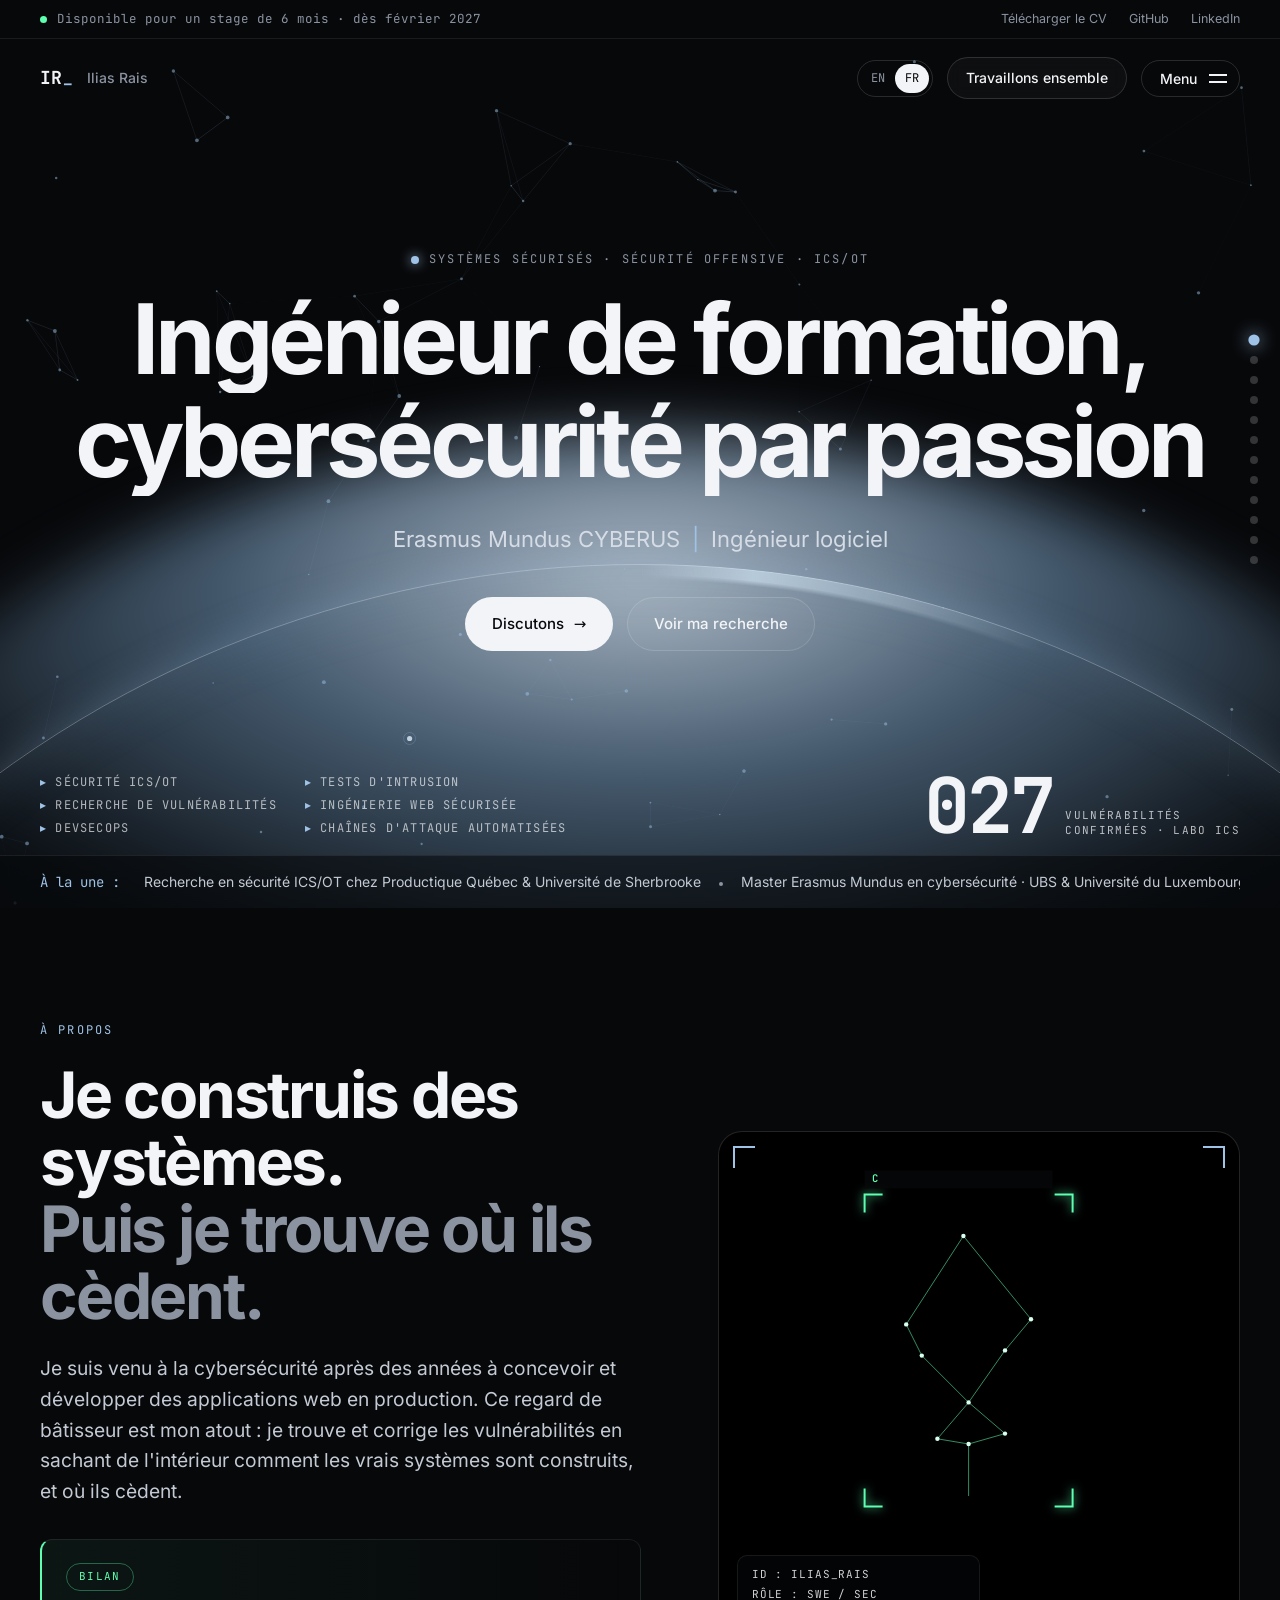
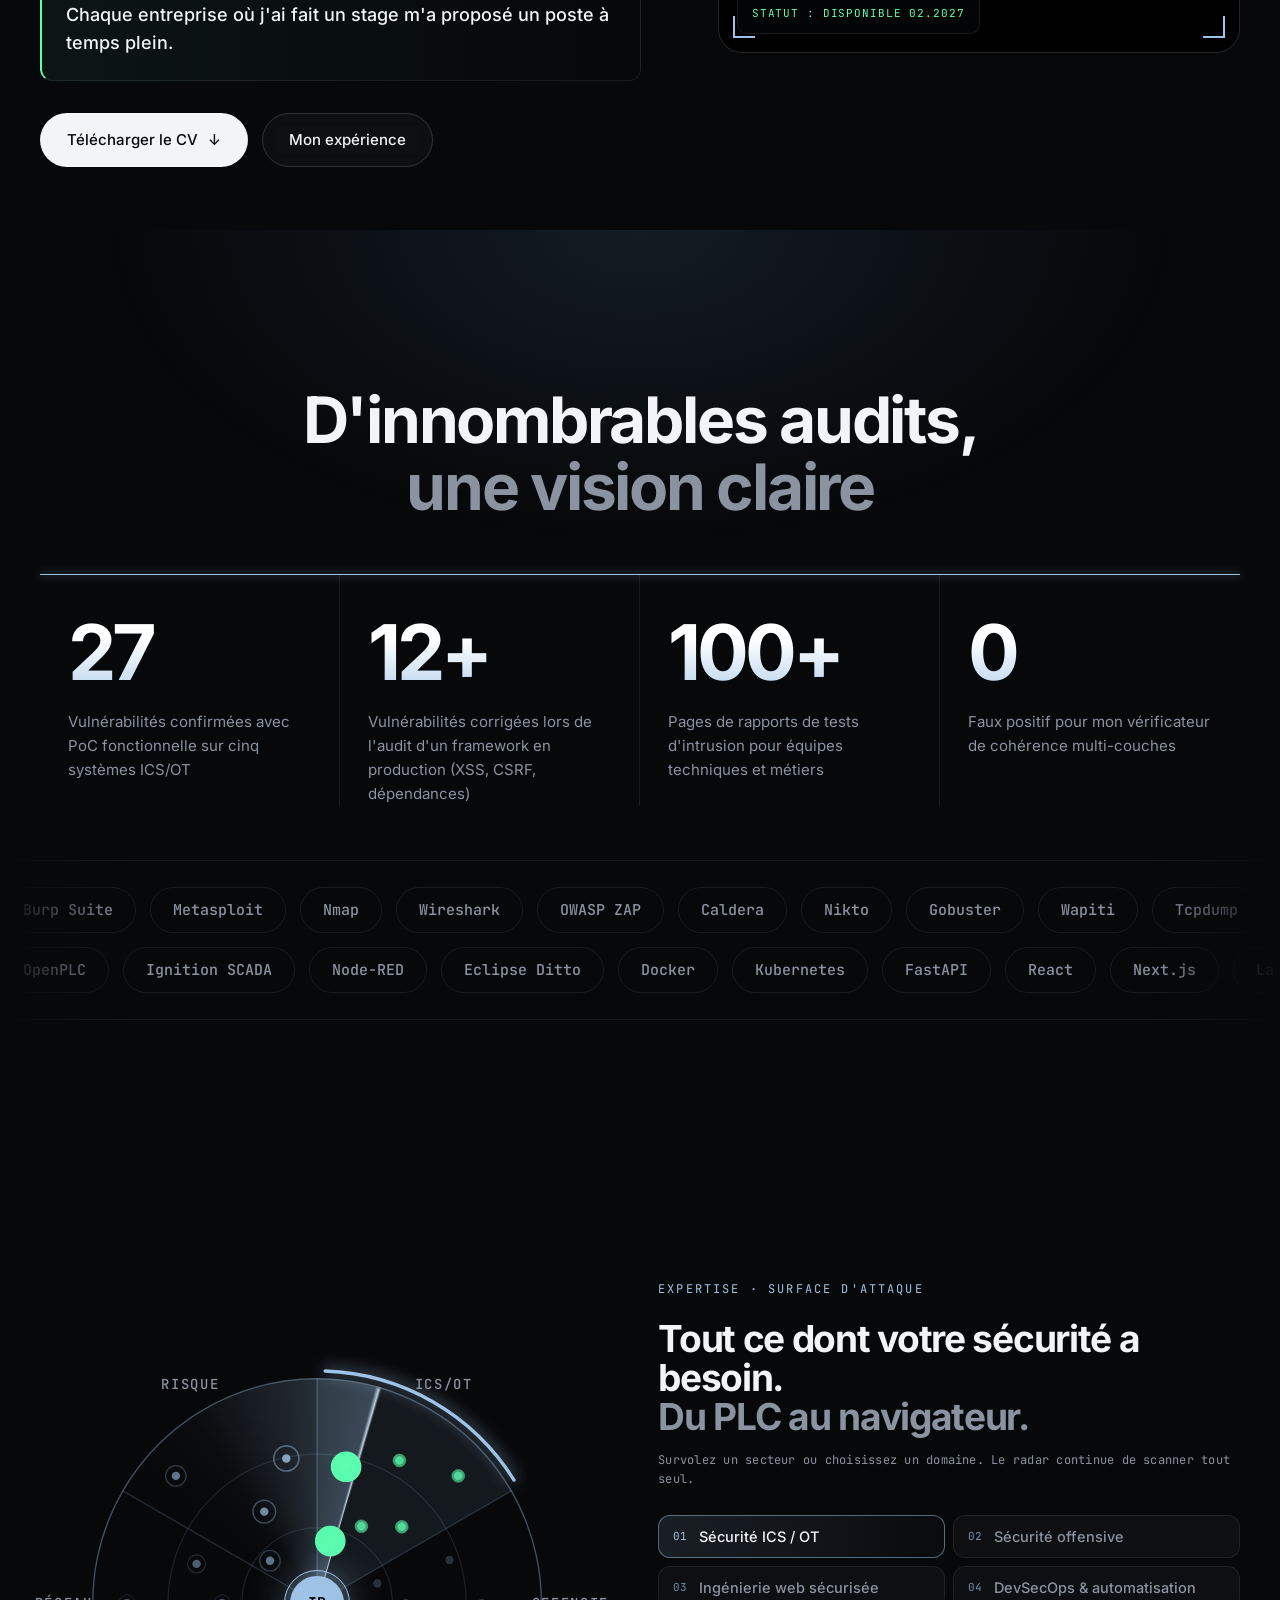
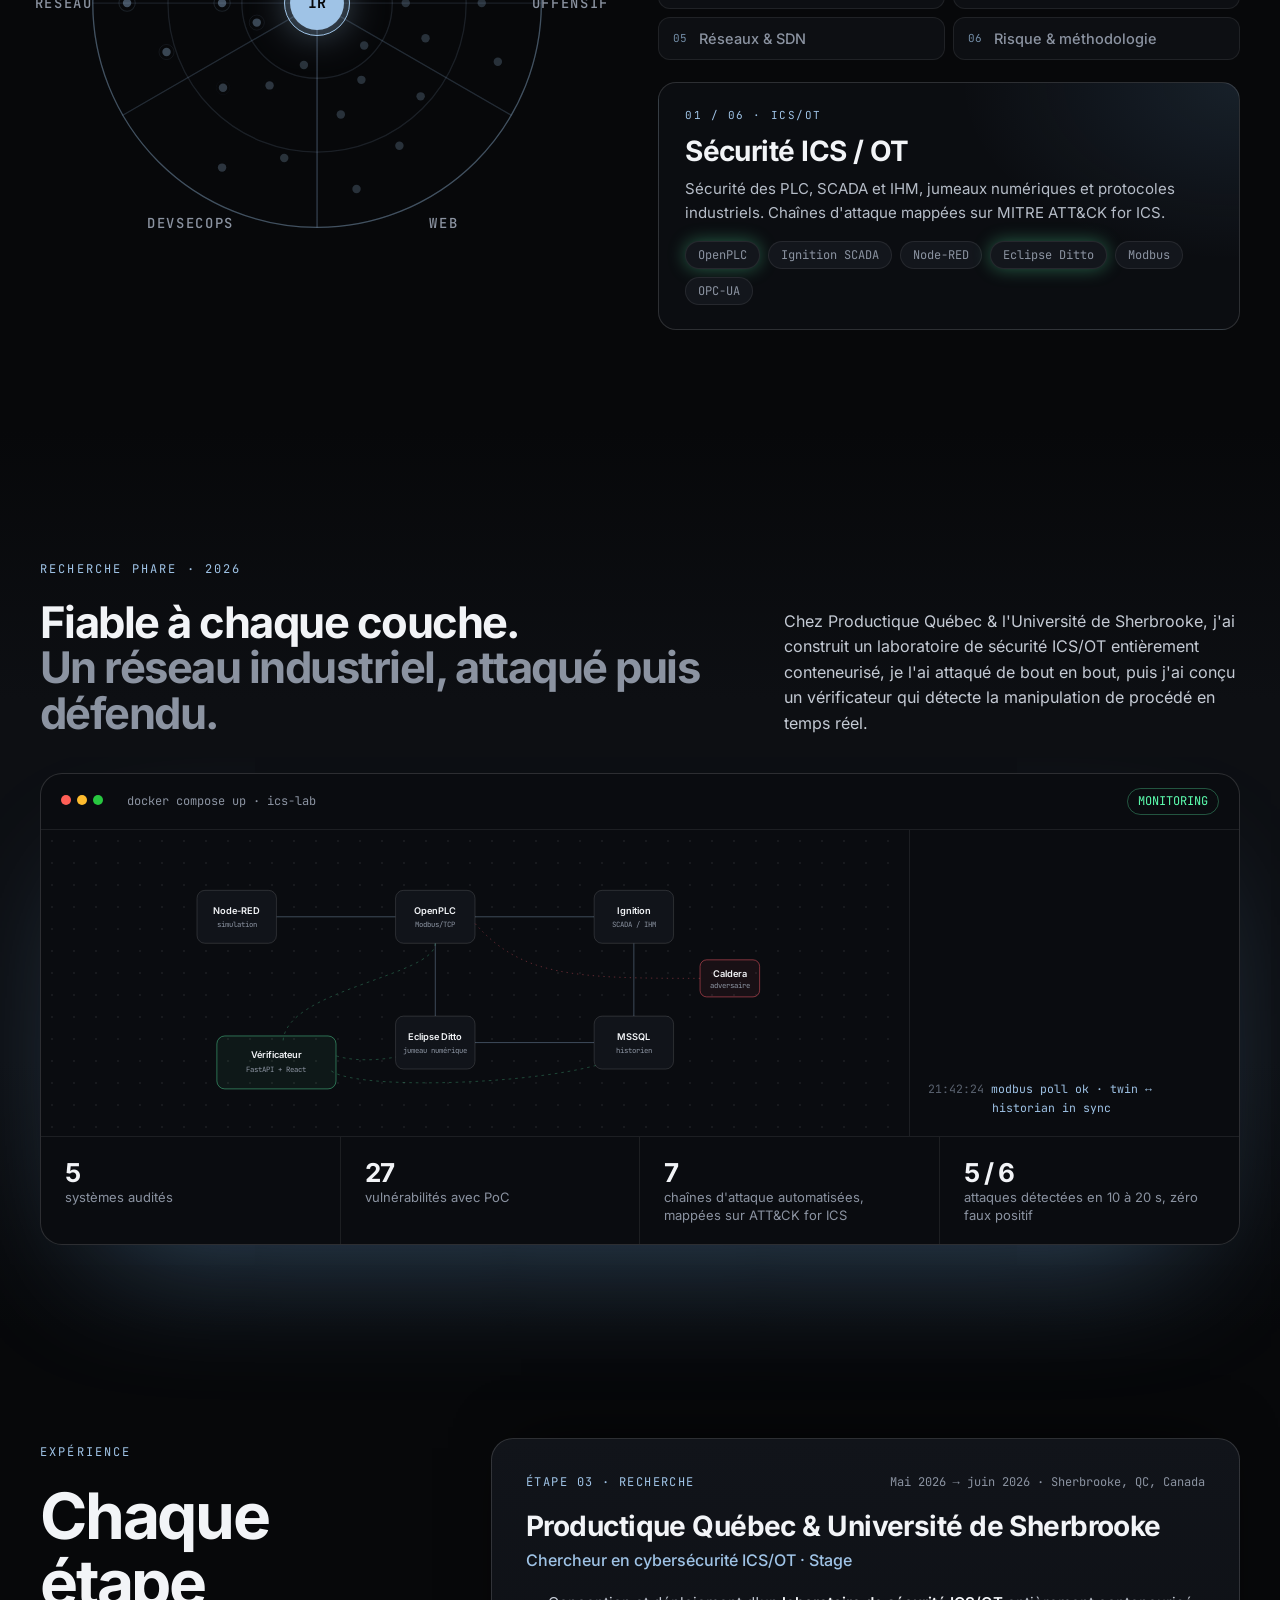
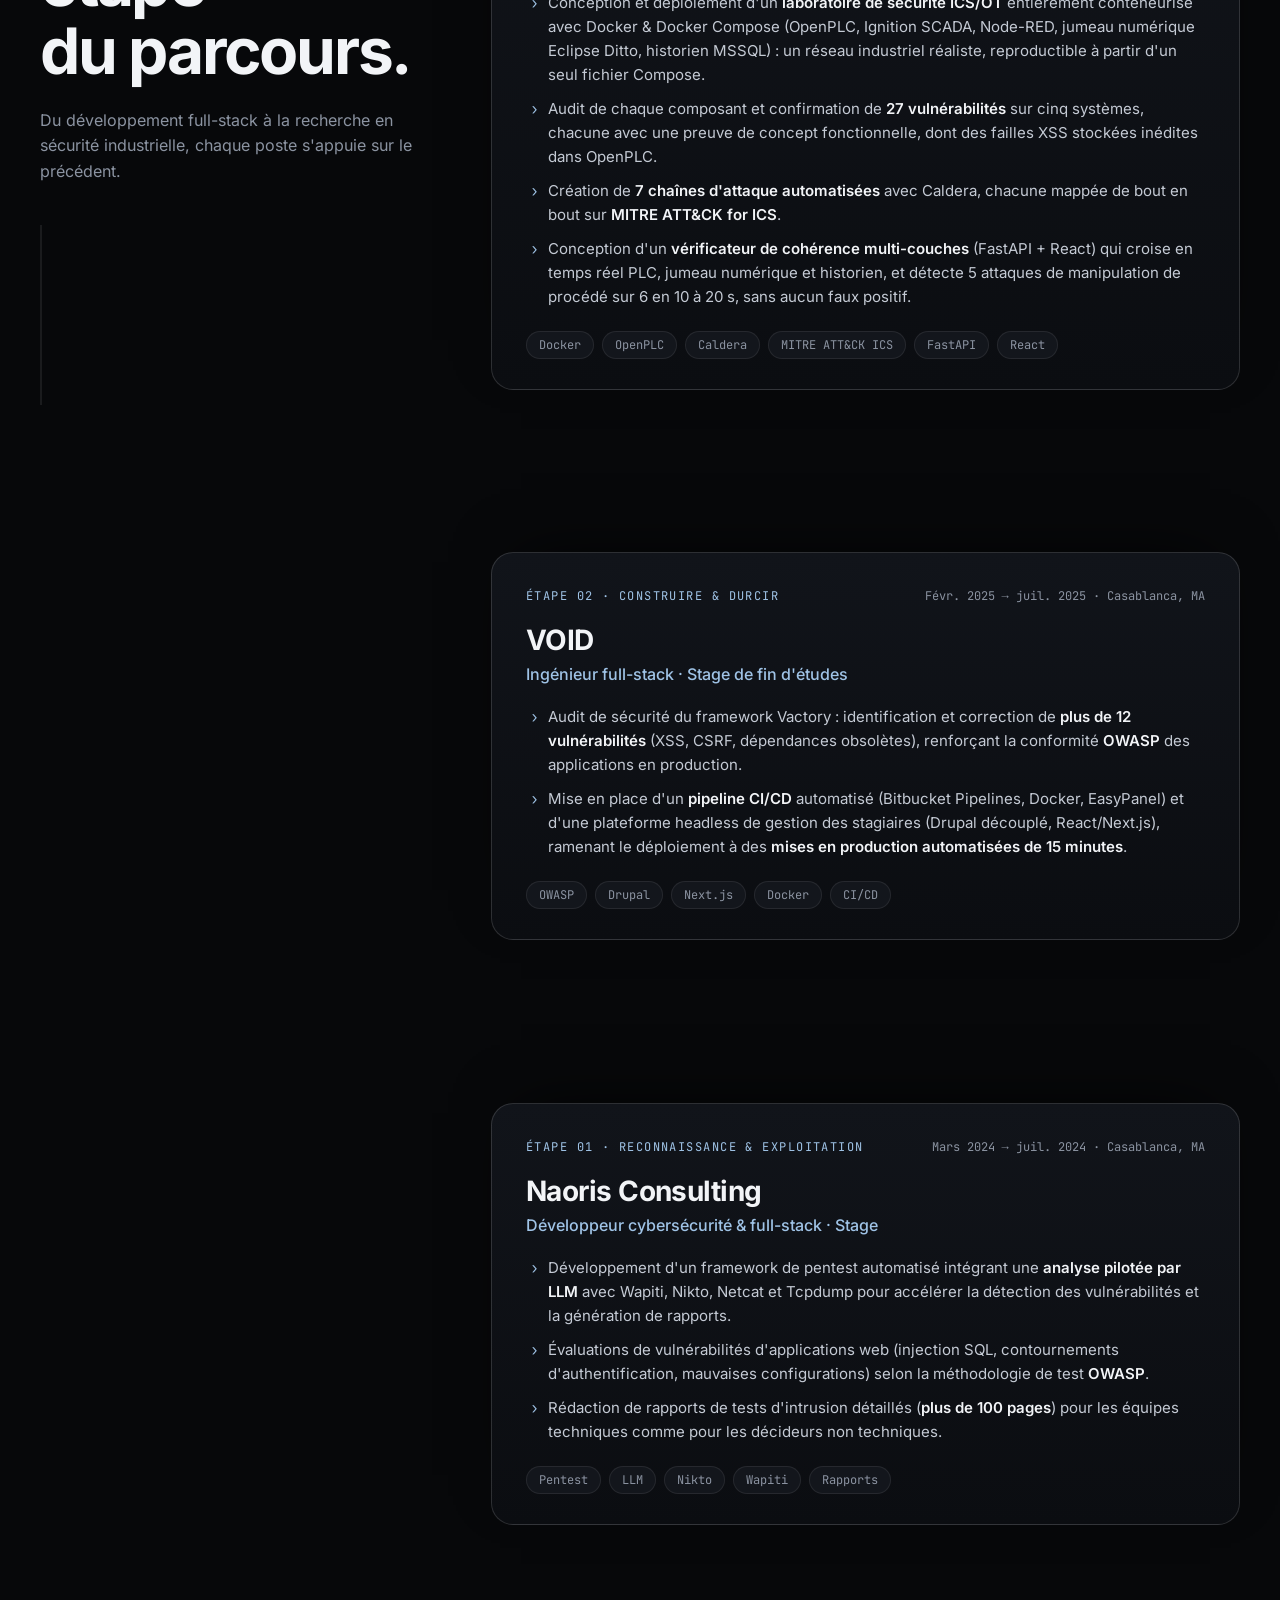
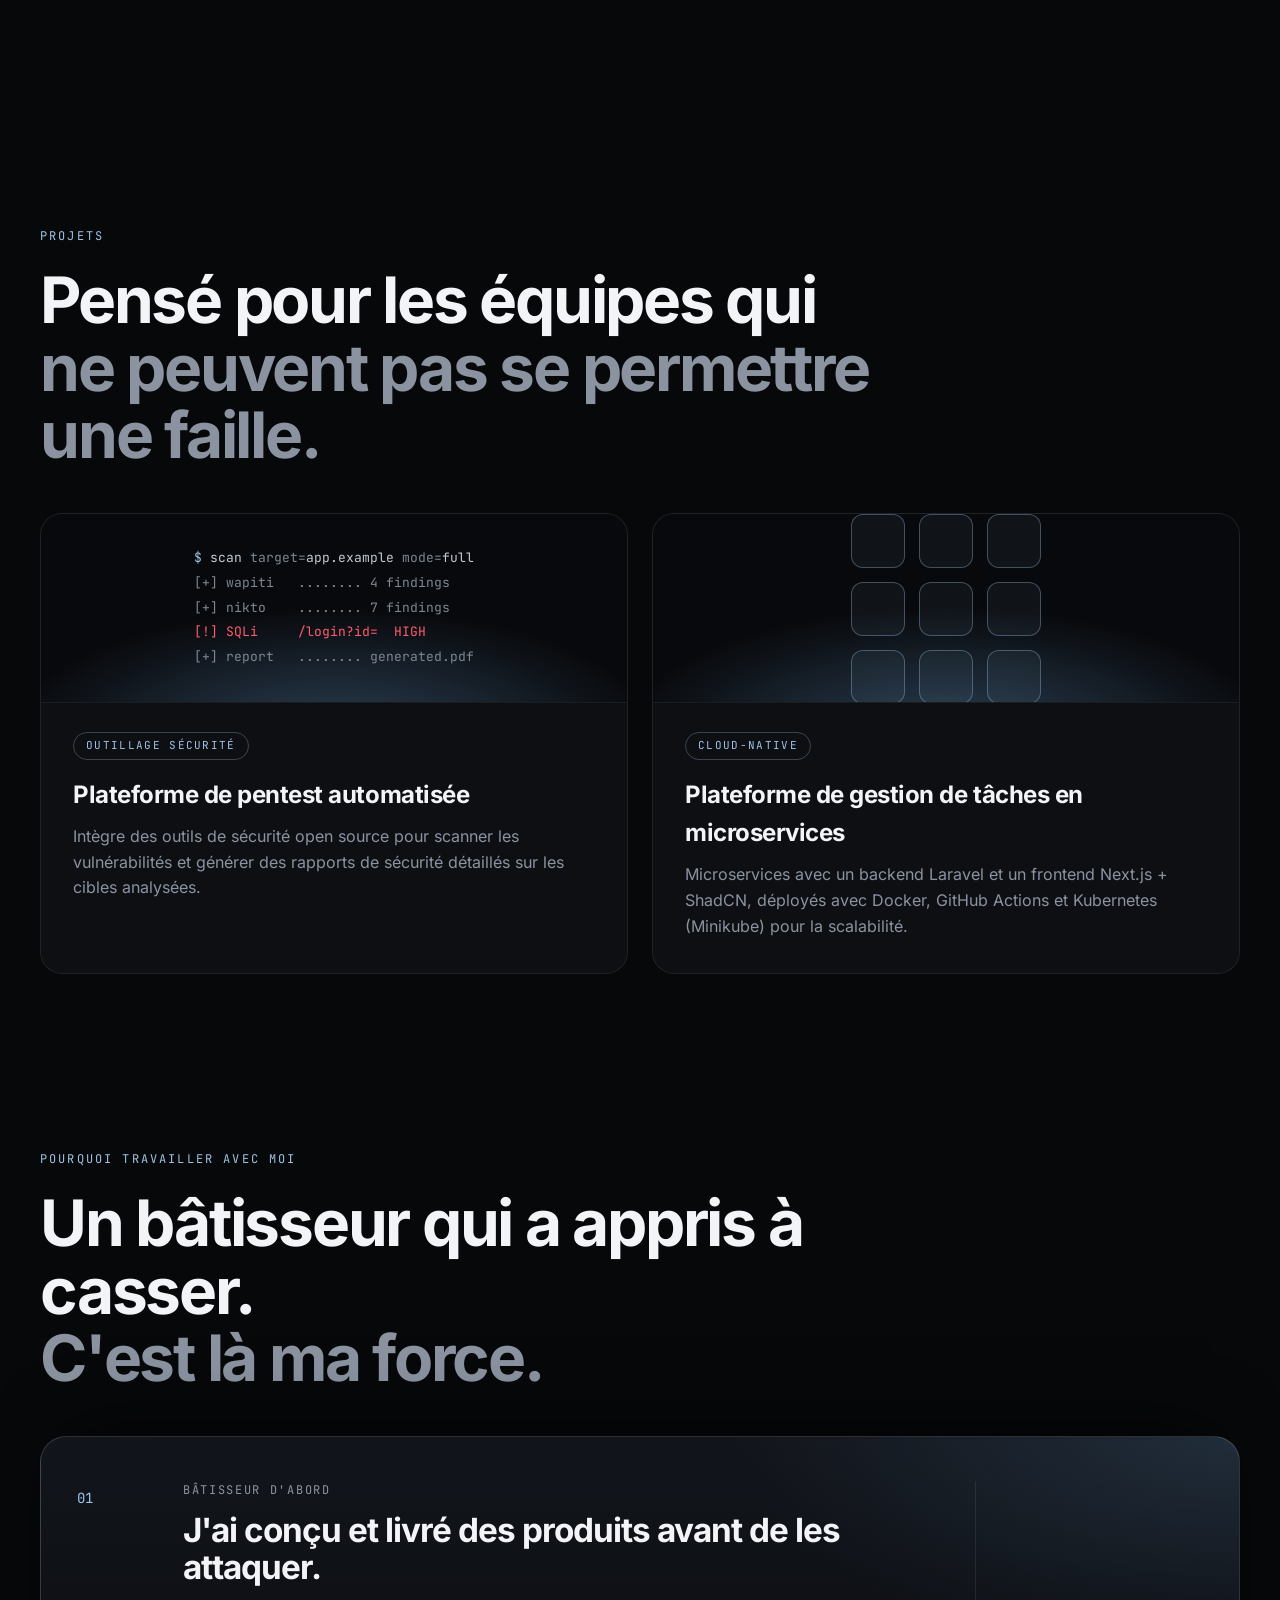
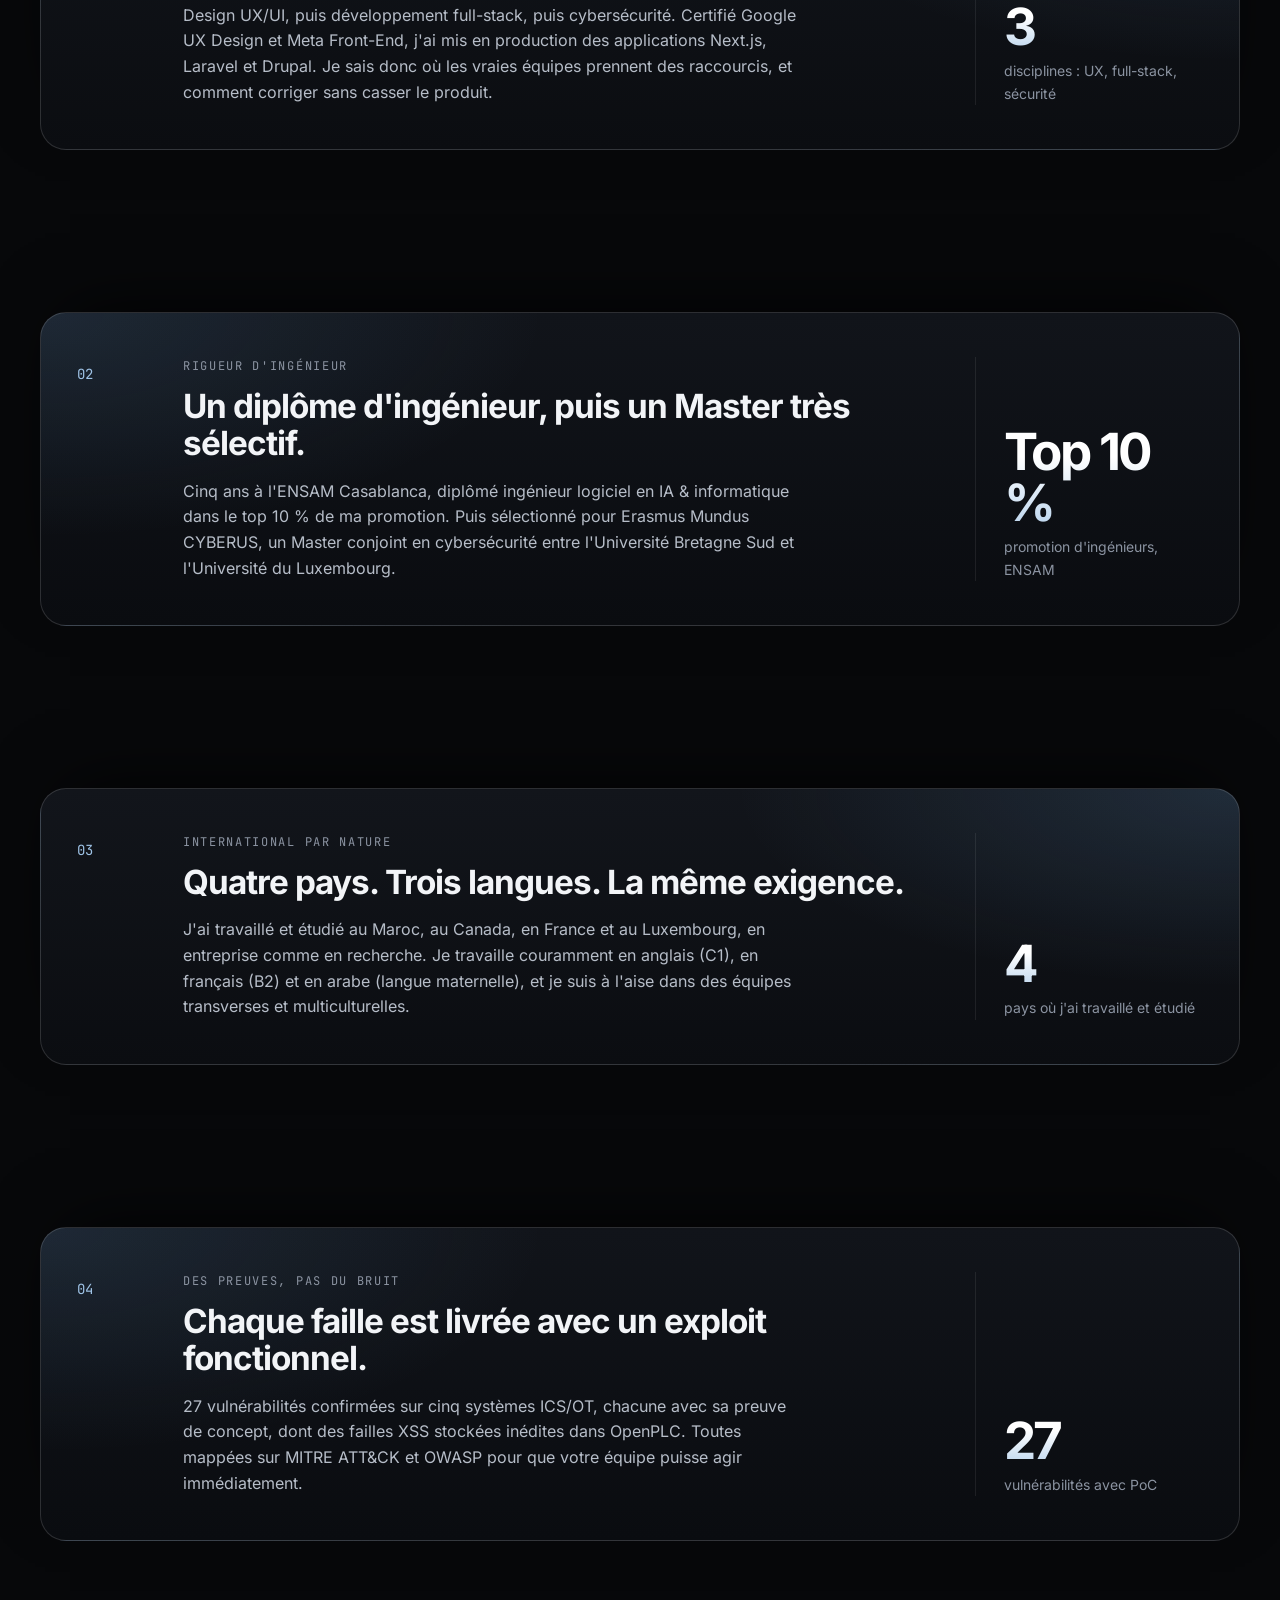
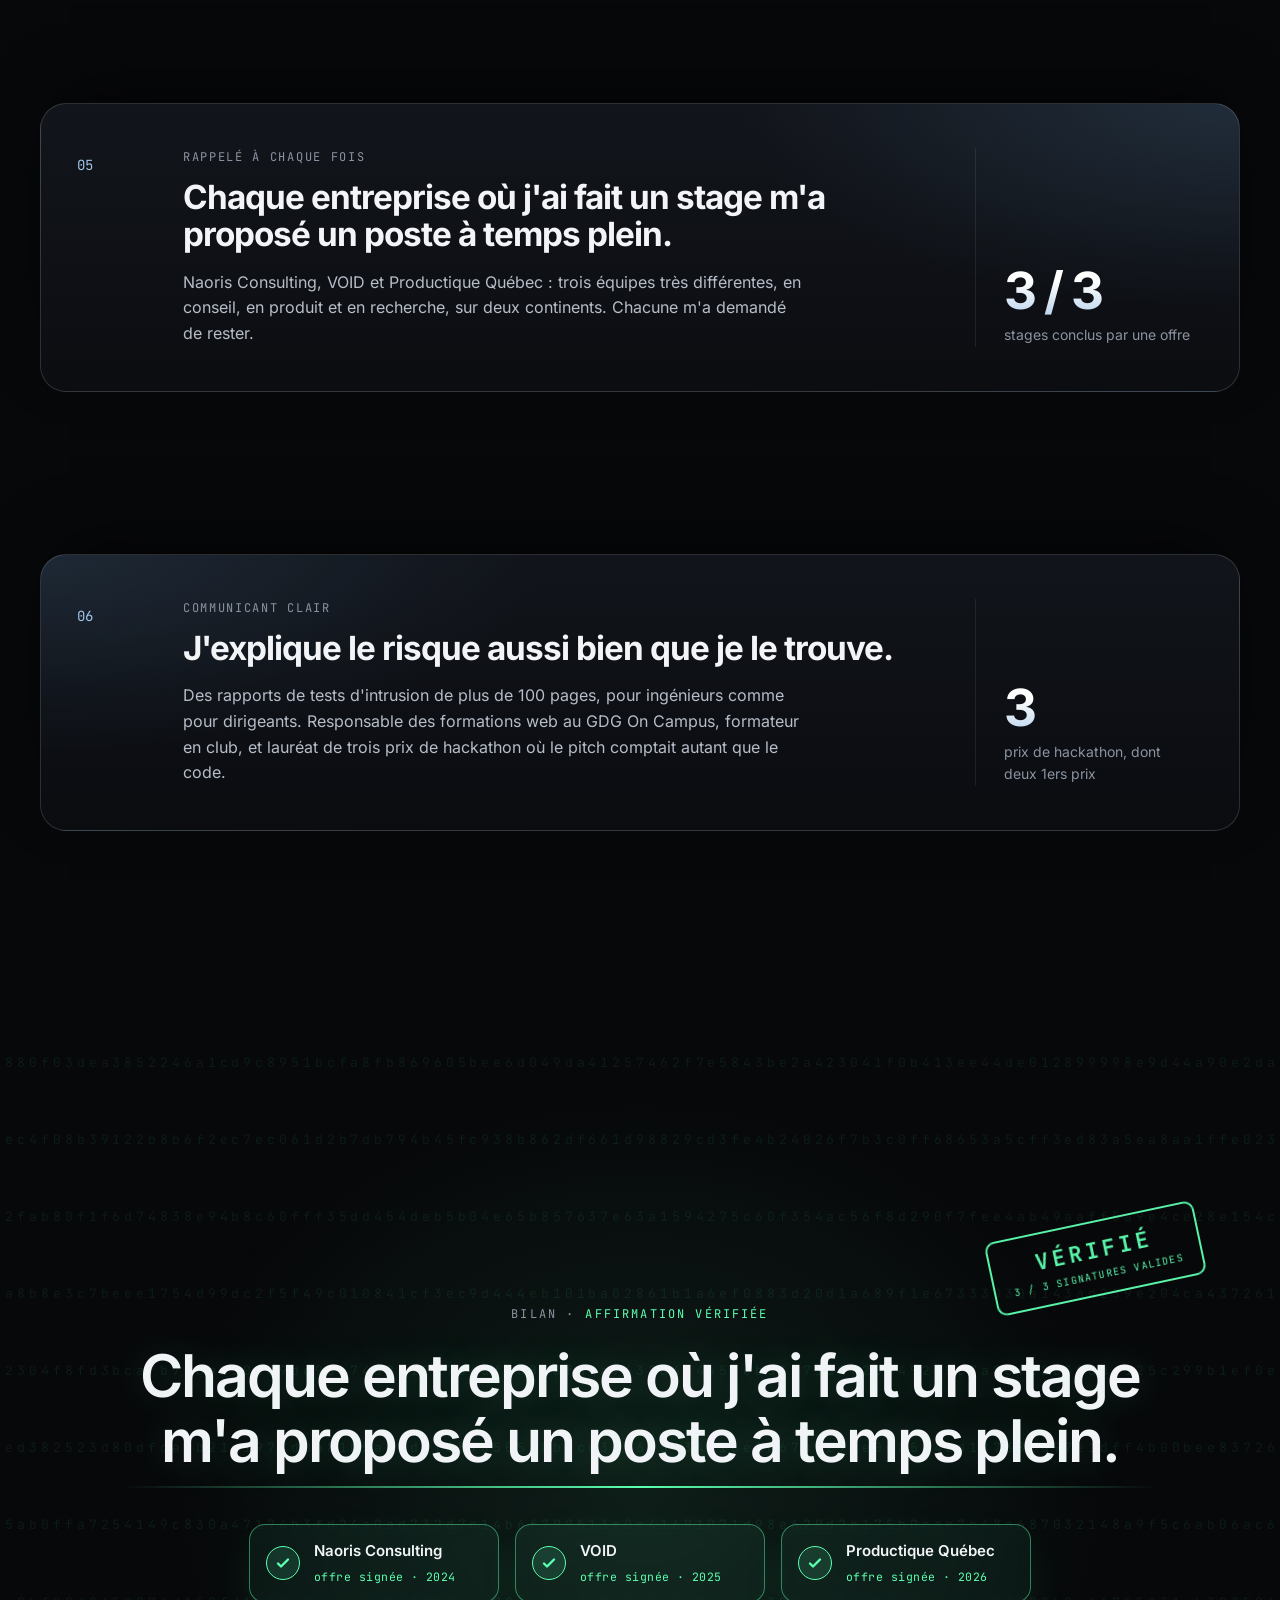
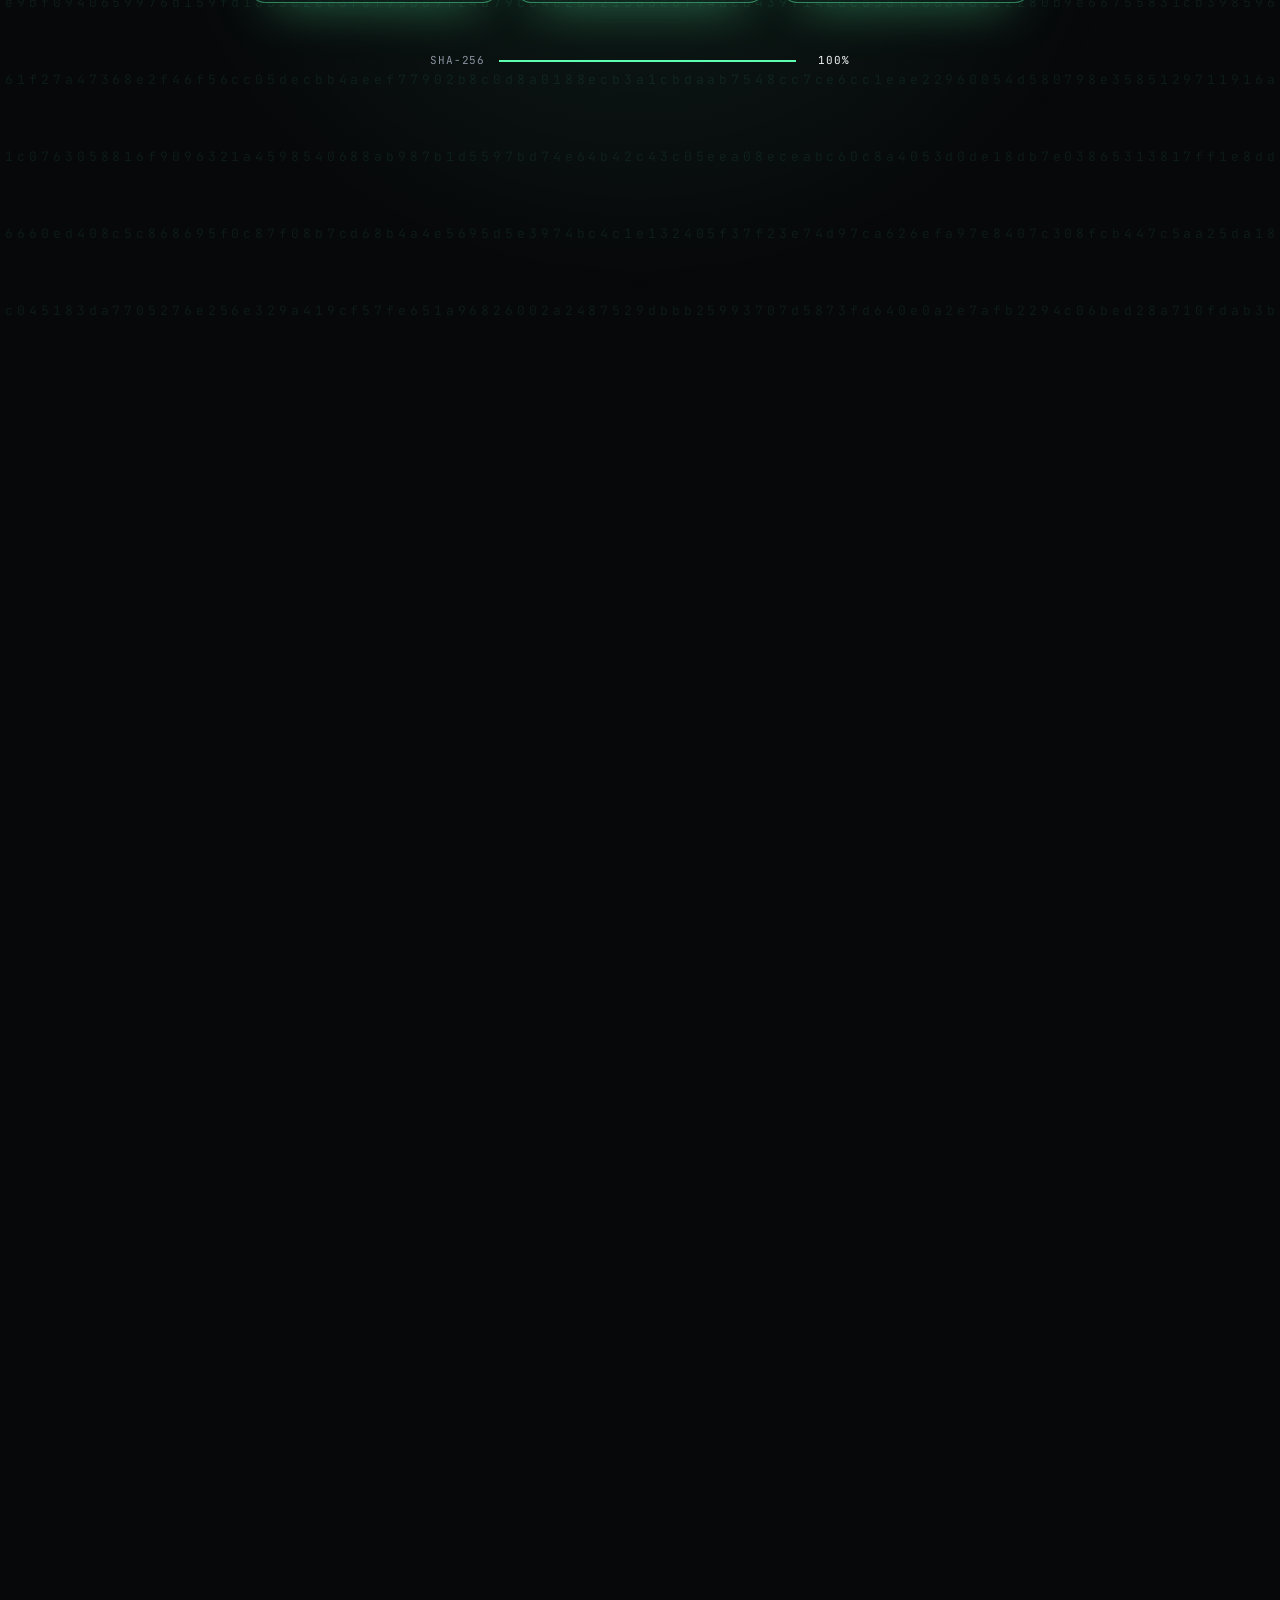
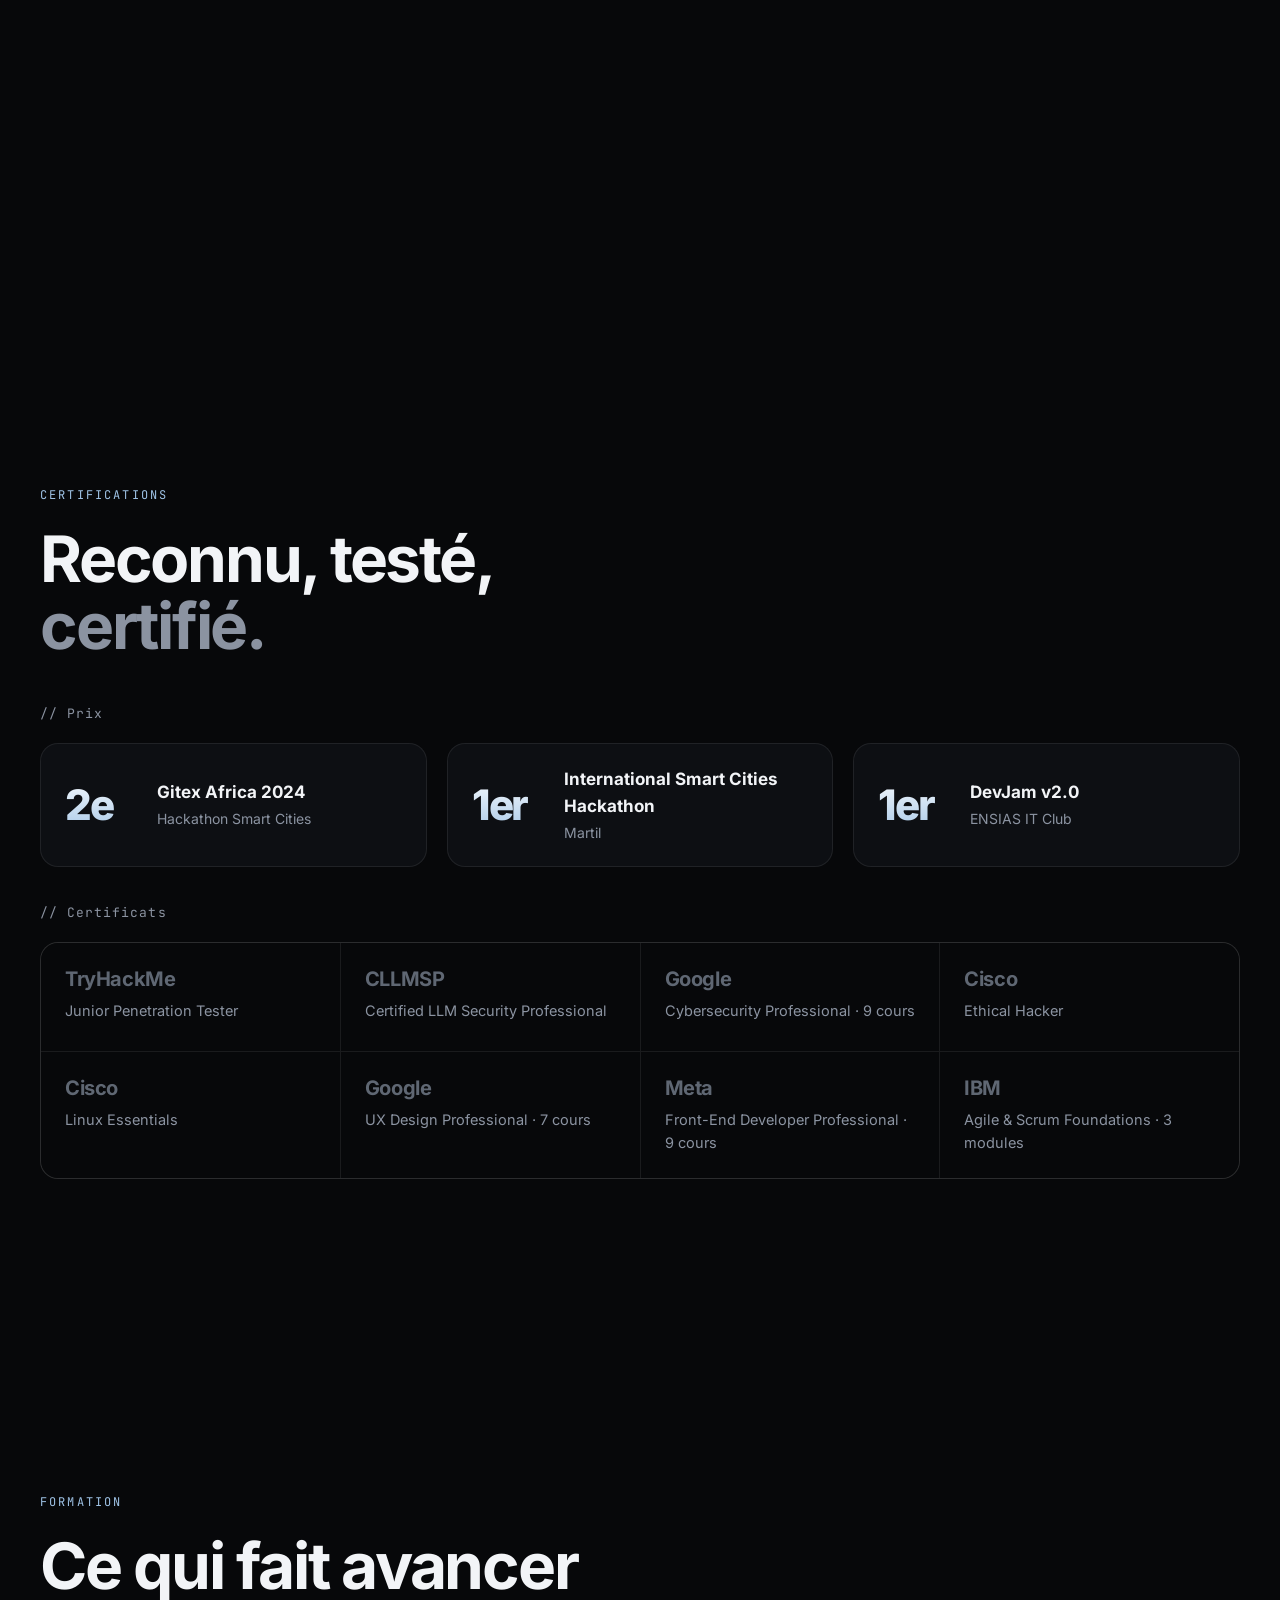
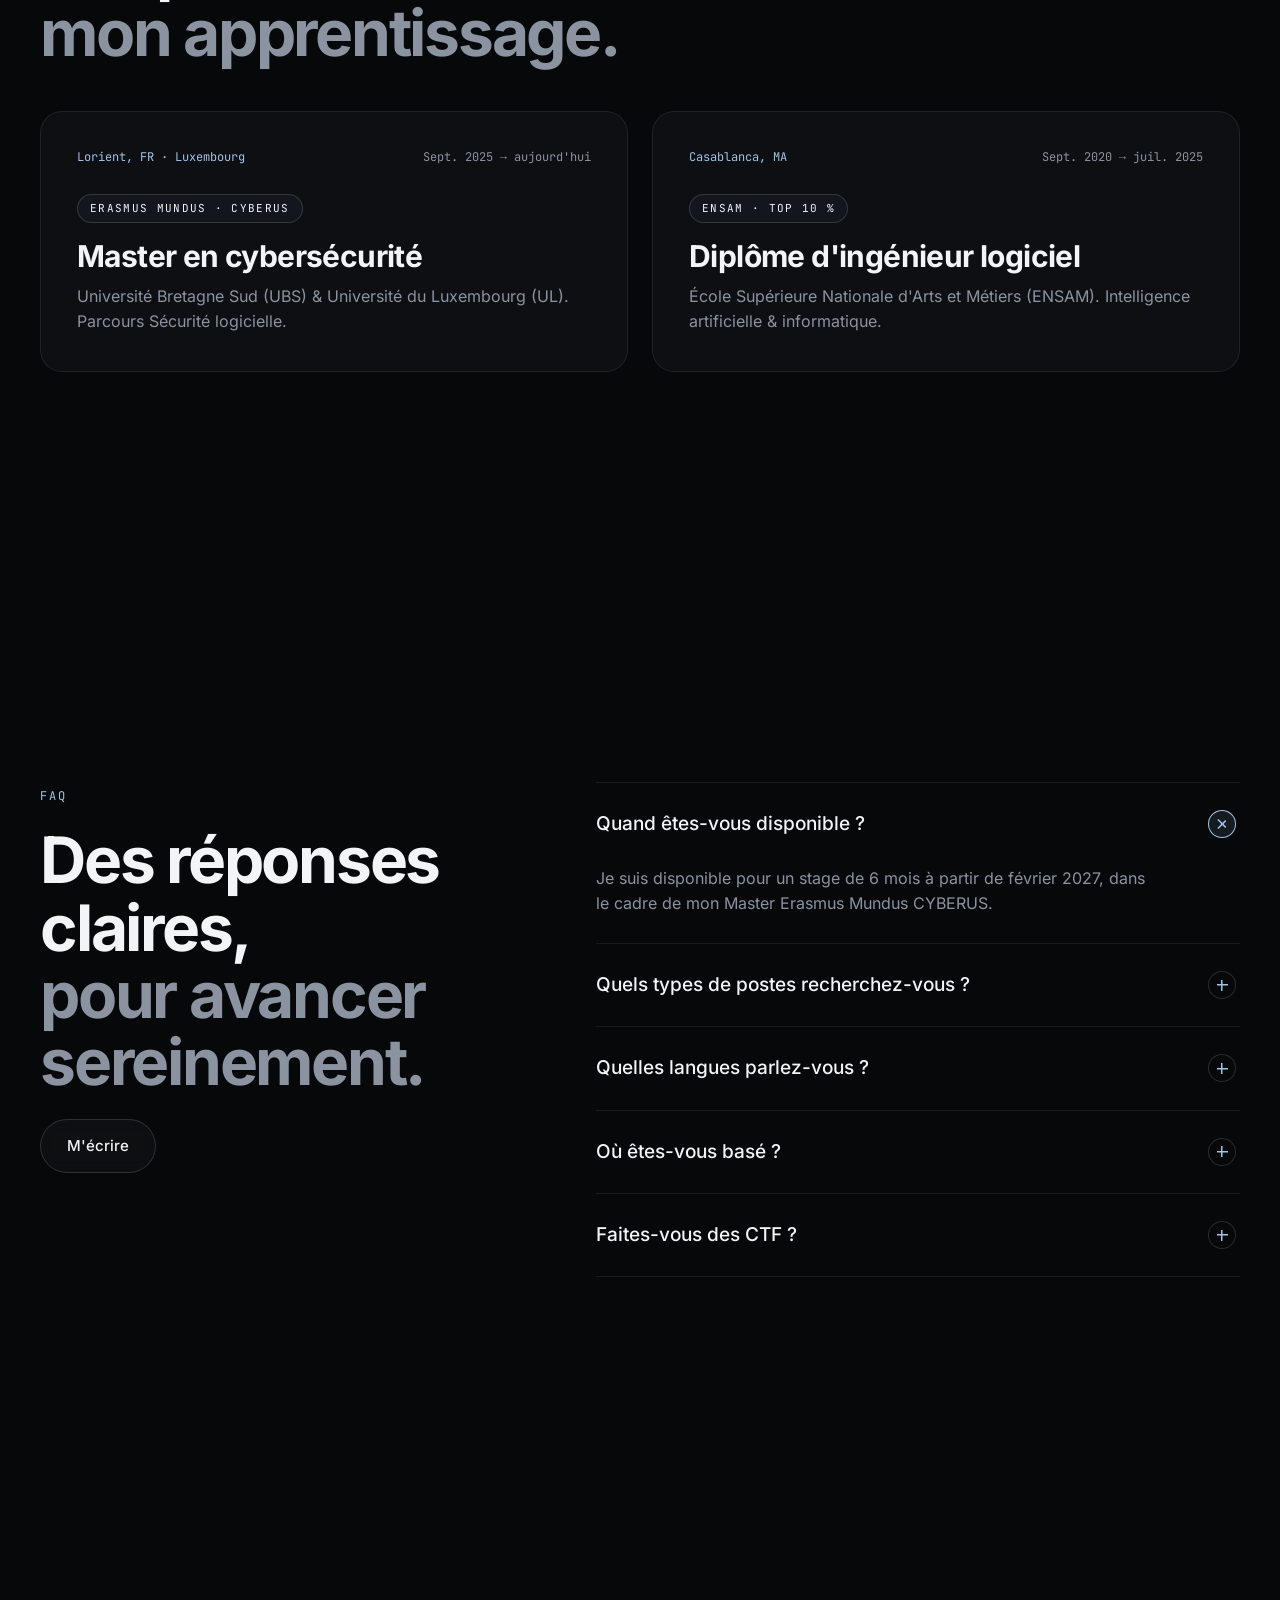
==== fr/index.html @ 8e0b9bc2 "Portrait identity scan reveal The portrait now starts as a flickering ASCII face, a scan line reveal" ====
<!DOCTYPE html>
<html lang="fr">
<head>
  <meta charset="UTF-8" />
  <meta name="viewport" content="width=device-width, initial-scale=1.0" />
  <title>Ilias Rais | Ingénieur logiciel &amp; cybersécurité</title>
  <meta name="description" content="Ilias Rais, ingénieur logiciel et étudiant du Master Erasmus Mundus CYBERUS, spécialisé en sécurité ICS/OT, tests d'intrusion et ingénierie web sécurisée. Disponible pour un stage de 6 mois à partir de février 2027." />
  <meta name="author" content="Ilias Rais" />
  <meta name="robots" content="index, follow" />
  <link rel="canonical" href="https://iliasrais.vercel.app/fr/" />
  <link rel="alternate" hreflang="en" href="https://iliasrais.vercel.app/" />
  <link rel="alternate" hreflang="fr" href="https://iliasrais.vercel.app/fr/" />
  <link rel="alternate" hreflang="x-default" href="https://iliasrais.vercel.app/" />

  <!-- Aperçus de lien (WhatsApp, LinkedIn, Facebook, Messenger, Discord, Slack...) -->
  <meta property="og:type" content="profile" />
  <meta property="og:site_name" content="Ilias Rais" />
  <meta property="og:url" content="https://iliasrais.vercel.app/fr/" />
  <meta property="og:title" content="Ilias Rais | Ingénieur de formation, cybersécurité par passion" />
  <meta property="og:description" content="Ingénieur logiciel et étudiant du Master Erasmus Mundus CYBERUS. Recherche en sécurité ICS/OT, tests d'intrusion et développement full-stack sécurisé. Disponible pour un stage de 6 mois dès février 2027." />
  <meta property="og:locale" content="fr_FR" />
  <meta property="og:locale:alternate" content="en_GB" />
  <meta property="og:image" content="https://iliasrais.vercel.app/assets/og-image.jpg" />
  <meta property="og:image:secure_url" content="https://iliasrais.vercel.app/assets/og-image.jpg" />
  <meta property="og:image:type" content="image/jpeg" />
  <meta property="og:image:width" content="1200" />
  <meta property="og:image:height" content="630" />
  <meta property="og:image:alt" content="Engineer by training, cybersecurity by passion. Ilias Rais, Erasmus Mundus CYBERUS, ingénieur logiciel." />
  <meta property="profile:first_name" content="Ilias" />
  <meta property="profile:last_name" content="Rais" />

  <!-- X / Twitter -->
  <meta name="twitter:card" content="summary_large_image" />
  <meta name="twitter:title" content="Ilias Rais | Ingénieur de formation, cybersécurité par passion" />
  <meta name="twitter:description" content="Recherche en sécurité ICS/OT, tests d'intrusion et développement full-stack sécurisé. Disponible pour un stage de 6 mois dès février 2027." />
  <meta name="twitter:image" content="https://iliasrais.vercel.app/assets/og-image.jpg" />
  <meta name="twitter:image:alt" content="Ilias Rais, ingénieur de formation, cybersécurité par passion." />

  <meta name="theme-color" content="#07080a" />
  <link rel="preload" href="../assets/fonts/inter-latin.woff2" as="font" type="font/woff2" crossorigin />
  <link rel="icon" href="../favicon.svg" type="image/svg+xml" />
  <link rel="icon" href="../favicon-32.png" type="image/png" sizes="32x32" />
  <link rel="apple-touch-icon" href="../apple-touch-icon.png" />
  <link rel="stylesheet" href="../styles.css?v=5" />
</head>
<body>

  <!-- PRELOADER -->
  <div class="preloader" id="preloader" aria-hidden="true">
    <div class="preloader__term">
      <div class="preloader__bar"><span></span><span></span><span></span><em>ilias@cyberus:~</em></div>
      <pre id="bootLog"></pre>
      <div class="preloader__progress"><i id="bootProgress"></i></div>
    </div>
  </div>

  <!-- BARRE UTILITAIRE -->
  <div class="utility snap-top">
    <div class="utility__inner">
      <span class="status-dot"></span>
      <span class="mono">Disponible pour un stage de 6 mois &middot; dès février 2027</span>
      <nav class="utility__links" aria-label="Liens rapides">
        <a href="../assets/Ilias_Rais_CV_FR.pdf" target="_blank" rel="noopener">Télécharger le CV</a>
        <a href="https://github.com/artfull-boy" target="_blank" rel="noopener">GitHub</a>
        <a href="https://linkedin.com/in/ilias-rais" target="_blank" rel="noopener">LinkedIn</a>
      </nav>
    </div>
  </div>

  <!-- NAV -->
  <header class="nav" id="nav">
    <a href="#top" class="nav__logo" aria-label="Ilias Rais, retour en haut">
      <span class="nav__mark">IR</span><span class="nav__cursor">_</span>
      <span class="nav__name">Ilias Rais</span>
    </a>
    <div class="nav__right">
      <div class="lang mono" aria-label="Langue">
        <a href="../" class="lang__opt" hreflang="en" lang="en">EN</a>
        <a href="./" class="lang__opt is-active" hreflang="fr" lang="fr" aria-current="page">FR</a>
      </div>
      <a href="#contact" class="btn btn--ghost btn--sm nav__cta magnetic">Travaillons ensemble</a>
      <button class="menu-toggle" id="menuToggle" aria-expanded="false" aria-controls="menu">
        <span class="menu-toggle__label" data-open="Menu" data-close="Fermer">Menu</span>
        <span class="menu-toggle__icon"><i></i><i></i></span>
      </button>
    </div>
  </header>

  <!-- POINTS DE SECTION -->
  <nav class="dots" id="dots" aria-label="Sections">
    <a href="#top" data-label="Accueil"></a>
    <a href="#about" data-label="À propos"></a>
    <a href="#numbers" data-label="Chiffres"></a>
    <a href="#expertise" data-label="Expertise"></a>
    <a href="#research" data-label="Recherche"></a>
    <a href="#experience" data-label="Expérience"></a>
    <a href="#projects" data-label="Projets"></a>
    <a href="#why" data-label="Pourquoi moi"></a>
    <a href="#credentials" data-label="Certifications"></a>
    <a href="#education" data-label="Formation"></a>
    <a href="#faq" data-label="FAQ"></a>
    <a href="#contact" data-label="Contact"></a>
  </nav>

  <!-- MENU -->
  <div class="menu" id="menu" aria-hidden="true">
    <div class="menu__inner">
      <ol class="menu__list">
        <li><a href="#about"><span>01</span>À propos</a></li>
        <li><a href="#expertise"><span>02</span>Expertise</a></li>
        <li><a href="#research"><span>03</span>Recherche</a></li>
        <li><a href="#experience"><span>04</span>Expérience</a></li>
        <li><a href="#why"><span>05</span>Pourquoi moi</a></li>
        <li><a href="#credentials"><span>06</span>Certifications</a></li>
        <li><a href="#contact"><span>07</span>Contact</a></li>
      </ol>
      <div class="menu__side">
        <p class="eyebrow">Contact</p>
        <a href="mailto:ivarrais2001@gmail.com" class="menu__mail">ivarrais2001@gmail.com</a>
        <a href="https://linkedin.com/in/ilias-rais" target="_blank" rel="noopener">LinkedIn &nearr;</a>
        <a href="https://github.com/artfull-boy" target="_blank" rel="noopener">GitHub &nearr;</a>
        <a href="../assets/Ilias_Rais_CV_FR.pdf" target="_blank" rel="noopener">CV (PDF) &nearr;</a>
      </div>
    </div>
  </div>

  <main id="top">

    <!-- HERO -->
    <section class="hero" id="home">
      <canvas id="netCanvas" class="hero__canvas" aria-hidden="true"></canvas>
      <div class="hero__horizon" aria-hidden="true">
        <div class="hero__glow"></div>
        <div class="hero__arc"></div>
        <div class="hero__scan"></div>
      </div>

      <div class="hero__content" id="heroContent">
        <p class="eyebrow hero__eyebrow"><span class="pulse"></span> Systèmes sécurisés &middot; Sécurité offensive &middot; ICS/OT</p>
        <h1 class="hero__title">
          <span class="line"><span class="decrypt" data-text="Ingénieur de formation,">Ingénieur de formation,</span></span>
          <span class="line"><span class="decrypt" data-text="cybersécurité par passion">cybersécurité par passion</span></span>
        </h1>
        <p class="hero__sub">Erasmus Mundus CYBERUS <span class="sep">|</span> Ingénieur logiciel</p>
        <div class="hero__ctas">
          <a href="#contact" class="btn btn--light magnetic">Discutons <span class="btn__arrow">&rarr;</span></a>
          <a href="#research" class="btn btn--ghost magnetic">Voir ma recherche</a>
        </div>
      </div>

      <div class="hero__bottom">
        <ul class="hero__domains mono">
          <li>Sécurité ICS/OT</li>
          <li>Tests d'intrusion</li>
          <li>Recherche de vulnérabilités</li>
          <li>Ingénierie web sécurisée</li>
          <li>DevSecOps</li>
          <li>Chaînes d'attaque automatisées</li>
        </ul>
        <div class="hero__counter">
          <span class="hero__counter-num mono" data-count="27" data-pad="3">000</span>
          <span class="hero__counter-label mono">vulnérabilités<br/>confirmées &middot; labo ICS</span>
        </div>
      </div>

      <div class="news">
        <div class="news__inner">
          <span class="news__label mono">À la une :</span>
          <div class="news__track">
            <a href="#research">Recherche en sécurité ICS/OT chez Productique Québec &amp; Université de Sherbrooke</a>
            <a href="#education">Master Erasmus Mundus en cybersécurité &middot; UBS &amp; Université du Luxembourg</a>
            <a href="#credentials">2e prix &middot; Hackathon Smart Cities Gitex Africa 2024</a>
          </div>
        </div>
      </div>
    </section>

    <!-- À PROPOS -->
    <section class="intro section snap" id="about">
      <div class="container intro__grid">
        <div class="intro__text">
          <p class="eyebrow reveal">À propos</p>
          <h2 class="h2 reveal">Je construis des systèmes.<br/><span class="muted">Puis je trouve où ils cèdent.</span></h2>
          <p class="lead reveal">Je suis venu à la cybersécurité après des années à concevoir et développer des applications web en production. Ce regard de bâtisseur est mon atout : je trouve et corrige les vulnérabilités en sachant de l'intérieur comment les vrais systèmes sont construits, et où ils cèdent.</p>
          <div class="intro__record reveal">
            <span class="mono tag">Bilan</span>
            <p>Chaque entreprise où j'ai fait un stage m'a proposé un poste à temps plein.</p>
          </div>
          <div class="reveal intro__btns">
            <a href="../assets/Ilias_Rais_CV_FR.pdf" class="btn btn--light magnetic" target="_blank" rel="noopener">Télécharger le CV <span class="btn__arrow">&darr;</span></a>
            <a href="#experience" class="btn btn--ghost magnetic">Mon expérience</a>
          </div>
        </div>
        <div class="intro__visual reveal">
          <div class="portrait" id="portrait">
            <img src="../assets/ilias-640.webp" srcset="../assets/ilias-640.webp 640w, ../assets/ilias.webp 800w" sizes="(max-width: 1000px) 460px, 520px" alt="Portrait d'Ilias Rais" width="800" height="800" loading="lazy" decoding="async" />
            <canvas class="portrait__fx" aria-hidden="true"></canvas>
            <div class="portrait__scan" aria-hidden="true"></div>
            <div class="portrait__hud mono" aria-hidden="true">
              <span>ID : ILIAS_RAIS</span>
              <span>RÔLE : SWE / SEC</span>
              <span class="ok">STATUT : DISPONIBLE 02.2027</span>
            </div>
            <i class="corner tl"></i><i class="corner tr"></i><i class="corner bl"></i><i class="corner br"></i>
          </div>
        </div>
      </div>
    </section>

    <!-- CHIFFRES + OUTILS -->
    <section class="stats section snap" id="numbers">
      <div class="container">
        <h2 class="h2 center reveal">D'innombrables audits,<br/><span class="muted">une vision claire</span></h2>
        <div class="stats__grid">
          <div class="stat reveal">
            <h3 class="stat__num"><span data-count="27">0</span></h3>
            <p>Vulnérabilités confirmées avec PoC fonctionnelle sur cinq systèmes ICS/OT</p>
          </div>
          <div class="stat reveal">
            <h3 class="stat__num"><span data-count="12">0</span>+</h3>
            <p>Vulnérabilités corrigées lors de l'audit d'un framework en production (XSS, CSRF, dépendances)</p>
          </div>
          <div class="stat reveal">
            <h3 class="stat__num"><span data-count="100">0</span>+</h3>
            <p>Pages de rapports de tests d'intrusion pour équipes techniques et métiers</p>
          </div>
          <div class="stat reveal">
            <h3 class="stat__num"><span data-count="0">0</span></h3>
            <p>Faux positif pour mon vérificateur de cohérence multi-couches</p>
          </div>
        </div>
      </div>

      <div class="marquee" aria-label="Outils et technologies">
        <div class="marquee__row">
          <div class="marquee__track">
            <span>Burp Suite</span><span>Metasploit</span><span>Nmap</span><span>Wireshark</span><span>OWASP ZAP</span><span>Caldera</span><span>Nikto</span><span>Gobuster</span><span>Wapiti</span><span>Tcpdump</span><span>Kali Linux</span><span>MITRE ATT&amp;CK</span>
            <span>Burp Suite</span><span>Metasploit</span><span>Nmap</span><span>Wireshark</span><span>OWASP ZAP</span><span>Caldera</span><span>Nikto</span><span>Gobuster</span><span>Wapiti</span><span>Tcpdump</span><span>Kali Linux</span><span>MITRE ATT&amp;CK</span>
          </div>
        </div>
        <div class="marquee__row marquee__row--rev">
          <div class="marquee__track">
            <span>OpenPLC</span><span>Ignition SCADA</span><span>Node-RED</span><span>Eclipse Ditto</span><span>Docker</span><span>Kubernetes</span><span>FastAPI</span><span>React</span><span>Next.js</span><span>Laravel</span><span>Python</span><span>Modbus</span><span>OPC-UA</span>
            <span>OpenPLC</span><span>Ignition SCADA</span><span>Node-RED</span><span>Eclipse Ditto</span><span>Docker</span><span>Kubernetes</span><span>FastAPI</span><span>React</span><span>Next.js</span><span>Laravel</span><span>Python</span><span>Modbus</span><span>OPC-UA</span>
          </div>
        </div>
      </div>
    </section>

    <!-- EXPERTISE -->
    <section class="expertise section snap" id="expertise">
      <div class="container radar-wrap">
        <div class="radar reveal" id="radar" role="img" aria-label="Radar d&#x27;expertise">
          <div class="radar__beam" aria-hidden="true"></div>
          <svg viewBox="-210 -210 420 420" aria-hidden="true">
            <g class="radar__grid">
              <circle r="57"/><circle r="113"/><circle r="170" class="outer"/>
              <line x1="-170" y1="0" x2="170" y2="0"/><line x1="0" y1="-170" x2="0" y2="170"/>
            </g>
            <g id="radarSectors"></g>
            <path id="radarArc" class="radar__arc" d="M0 -176"/>
            <g id="radarBlips"></g>
            <g id="radarLabels"></g>
          </svg>
          <div class="radar__center" aria-hidden="true">IR</div>
        </div>
        <div class="radar__panel">
          <div class="section-head">
            <p class="eyebrow reveal">Expertise &middot; surface d'attaque</p>
            <h2 class="h2 reveal">Tout ce dont votre sécurité a besoin.<br/><span class="muted">Du PLC au navigateur.</span></h2>
            <p class="radar__hint mono reveal">Survolez un secteur ou choisissez un domaine. Le radar continue de scanner tout seul.</p>
          </div>
          <ul class="radar__list reveal">
            <li><button class="radar__item" type="button" aria-pressed="false" data-short="ICS/OT" data-tools="OpenPLC, Ignition SCADA, Node-RED, Eclipse Ditto, Modbus, OPC-UA"><span class="num">01</span><span class="radar__name">Sécurité ICS / OT</span><span class="radar__desc">Sécurité des PLC, SCADA et IHM, jumeaux numériques et protocoles industriels. Chaînes d&#x27;attaque mappées sur MITRE ATT&amp;CK for ICS.</span></button></li>
            <li><button class="radar__item" type="button" aria-pressed="false" data-short="OFFENSIF" data-tools="Burp Suite, Metasploit, Nmap, Caldera, Nikto, Gobuster"><span class="num">02</span><span class="radar__name">Sécurité offensive</span><span class="radar__desc">Recherche de vulnérabilités, revue de code source, tests d&#x27;intrusion et émulation d&#x27;adversaire. Joueur CTF actif.</span></button></li>
            <li><button class="radar__item" type="button" aria-pressed="false" data-short="WEB" data-tools="Next.js, React, Laravel, Drupal, Node.js, OWASP ZAP"><span class="num">03</span><span class="radar__name">Ingénierie web sécurisée</span><span class="radar__desc">Développement full-stack protégé contre le Top 10 OWASP dès le premier jour, par quelqu&#x27;un qui l&#x27;a mis en production.</span></button></li>
            <li><button class="radar__item" type="button" aria-pressed="false" data-short="DEVSECOPS" data-tools="Docker, Compose, Kubernetes, GitHub Actions, Bitbucket"><span class="num">04</span><span class="radar__name">DevSecOps &amp; automatisation</span><span class="radar__desc">Conteneurs, pipelines CI/CD et chaînes d&#x27;attaque automatisées, reproductibles à partir d&#x27;un seul fichier.</span></button></li>
            <li><button class="radar__item" type="button" aria-pressed="false" data-short="RÉSEAU" data-tools="TCP/IP, Wireshark, Tcpdump, Mininet, ONOS"><span class="num">05</span><span class="radar__name">Réseaux &amp; SDN</span><span class="radar__desc">Fondamentaux TCP/IP et OSI, analyse de trafic et réseaux définis par logiciel sécurisés.</span></button></li>
            <li><button class="radar__item" type="button" aria-pressed="false" data-short="RISQUE" data-tools="EBIOS RM, MITRE ATT&amp;CK, OWASP, Agile / Scrum"><span class="num">06</span><span class="radar__name">Risque &amp; méthodologie</span><span class="radar__desc">Analyse de risque et cartographie des menaces traduites en rapports clairs et priorisés, pour ingénieurs comme décideurs.</span></button></li>
          </ul>
          <div class="radar__detail reveal" id="radarDetail" aria-live="polite"></div>
        </div>
      </div>
    </section>

    <!-- RECHERCHE : LABO ICS -->
    <section class="research section snap" id="research">
      <div class="container">
        <div class="section-head">
          <p class="eyebrow reveal">Recherche phare &middot; 2026</p>
          <h2 class="h2 reveal">Fiable à chaque couche.<br/><span class="muted">Un réseau industriel, attaqué puis défendu.</span></h2>
          <p class="lead reveal">Chez Productique Québec &amp; l'Université de Sherbrooke, j'ai construit un laboratoire de sécurité ICS/OT entièrement conteneurisé, je l'ai attaqué de bout en bout, puis j'ai conçu un vérificateur qui détecte la manipulation de procédé en temps réel.</p>
        </div>

        <div class="lab reveal" id="lab">
          <div class="lab__header mono">
            <span><i class="dot dot--red"></i><i class="dot dot--amber"></i><i class="dot dot--green"></i></span>
            <span>docker compose up &middot; ics-lab</span>
            <span class="lab__status" id="labStatus">MONITORING</span>
          </div>
          <div class="lab__body">
            <svg class="lab__svg" viewBox="0 0 900 420" id="labSvg" role="img" aria-label="Schéma du labo ICS : Node-RED, OpenPLC, Ignition SCADA, jumeau numérique Eclipse Ditto et historien MSSQL, surveillés par le vérificateur de cohérence multi-couches">
              <g class="links">
                <path id="l1" d="M150 110 H330" />
                <path id="l2" d="M450 110 H630" />
                <path id="l3" d="M390 150 V260" />
                <path id="l4" d="M690 150 V260" />
                <path id="l5" d="M450 300 H630" />
                <path id="v1" class="vlink" d="M390 150 C 390 200, 160 220, 160 300" />
                <path id="v2" class="vlink" d="M690 300 C 690 360, 260 380, 230 340" />
                <path id="v3" class="vlink" d="M390 300 C 340 330, 270 330, 240 320" />
              </g>
              <g class="node" transform="translate(30,70)"><rect width="120" height="80" rx="12"/><text x="60" y="36">Node-RED</text><text class="sub" x="60" y="56">simulation</text></g>
              <g class="node" id="nPLC" transform="translate(330,70)"><rect width="120" height="80" rx="12"/><text x="60" y="36">OpenPLC</text><text class="sub" x="60" y="56">Modbus/TCP</text></g>
              <g class="node" transform="translate(630,70)"><rect width="120" height="80" rx="12"/><text x="60" y="36">Ignition</text><text class="sub" x="60" y="56">SCADA / IHM</text></g>
              <g class="node" id="nTwin" transform="translate(330,260)"><rect width="120" height="80" rx="12"/><text x="60" y="36">Eclipse Ditto</text><text class="sub" x="60" y="56">jumeau numérique</text></g>
              <g class="node" id="nHist" transform="translate(630,260)"><rect width="120" height="80" rx="12"/><text x="60" y="36">MSSQL</text><text class="sub" x="60" y="56">historien</text></g>
              <g class="node node--verifier" id="nVer" transform="translate(60,290)"><rect width="180" height="80" rx="12"/><text x="90" y="34">Vérificateur</text><text class="sub" x="90" y="54">FastAPI + React</text></g>
              <g class="node node--attacker" id="nAtk" transform="translate(790,175)"><rect width="90" height="56" rx="10"/><text x="45" y="26">Caldera</text><text class="sub" x="45" y="43">adversaire</text></g>
              <path id="atkPath" class="atklink" d="M790 203 C 600 203, 520 200, 450 120" />
              <g id="packets"></g>
            </svg>
            <div class="lab__log mono" id="labLog" aria-live="off"></div>
          </div>
          <div class="lab__facts">
            <div><strong>5</strong><span>systèmes audités</span></div>
            <div><strong>27</strong><span>vulnérabilités avec PoC</span></div>
            <div><strong>7</strong><span>chaînes d'attaque automatisées, mappées sur ATT&amp;CK for ICS</span></div>
            <div><strong>5 / 6</strong><span>attaques détectées en 10 à 20 s, zéro faux positif</span></div>
          </div>
        </div>
      </div>
    </section>

    <!-- EXPÉRIENCE -->
    <section class="experience section snap" id="experience">
      <div class="container exp__grid">
        <div class="exp__head">
          <p class="eyebrow reveal">Expérience</p>
          <h2 class="h2 reveal">Chaque étape<br/>du parcours.</h2>
          <p class="muted reveal">Du développement full-stack à la recherche en sécurité industrielle, chaque poste s'appuie sur le précédent.</p>
          <div class="exp__progress" aria-hidden="true"><i id="expProgress"></i></div>
        </div>
        <ol class="timeline stack" id="timeline">
          <li class="job stack-card">
            <div class="job__meta mono"><span class="job__stage">Étape 03 &middot; Recherche</span><span>Mai 2026 &rarr; juin 2026 &middot; Sherbrooke, QC, Canada</span></div>
            <h3>Productique Québec &amp; Université de Sherbrooke</h3>
            <p class="job__role">Chercheur en cybersécurité ICS/OT &middot; Stage</p>
            <ul>
              <li>Conception et déploiement d'un <b>laboratoire de sécurité ICS/OT</b> entièrement conteneurisé avec Docker &amp; Docker Compose (OpenPLC, Ignition SCADA, Node-RED, jumeau numérique Eclipse Ditto, historien MSSQL) : un réseau industriel réaliste, reproductible à partir d'un seul fichier Compose.</li>
              <li>Audit de chaque composant et confirmation de <b>27 vulnérabilités</b> sur cinq systèmes, chacune avec une preuve de concept fonctionnelle, dont des failles XSS stockées inédites dans OpenPLC.</li>
              <li>Création de <b>7 chaînes d'attaque automatisées</b> avec Caldera, chacune mappée de bout en bout sur <b>MITRE ATT&amp;CK for ICS</b>.</li>
              <li>Conception d'un <b>vérificateur de cohérence multi-couches</b> (FastAPI + React) qui croise en temps réel PLC, jumeau numérique et historien, et détecte 5 attaques de manipulation de procédé sur 6 en 10 à 20 s, sans aucun faux positif.</li>
            </ul>
            <div class="chips"><span>Docker</span><span>OpenPLC</span><span>Caldera</span><span>MITRE ATT&amp;CK ICS</span><span>FastAPI</span><span>React</span></div>
          </li>
          <li class="job stack-card">
            <div class="job__meta mono"><span class="job__stage">Étape 02 &middot; Construire &amp; durcir</span><span>Févr. 2025 &rarr; juil. 2025 &middot; Casablanca, MA</span></div>
            <h3>VOID</h3>
            <p class="job__role">Ingénieur full-stack &middot; Stage de fin d'études</p>
            <ul>
              <li>Audit de sécurité du framework Vactory : identification et correction de <b>plus de 12 vulnérabilités</b> (XSS, CSRF, dépendances obsolètes), renforçant la conformité <b>OWASP</b> des applications en production.</li>
              <li>Mise en place d'un <b>pipeline CI/CD</b> automatisé (Bitbucket Pipelines, Docker, EasyPanel) et d'une plateforme headless de gestion des stagiaires (Drupal découplé, React/Next.js), ramenant le déploiement à des <b>mises en production automatisées de 15 minutes</b>.</li>
            </ul>
            <div class="chips"><span>OWASP</span><span>Drupal</span><span>Next.js</span><span>Docker</span><span>CI/CD</span></div>
          </li>
          <li class="job stack-card">
            <div class="job__meta mono"><span class="job__stage">Étape 01 &middot; Reconnaissance &amp; exploitation</span><span>Mars 2024 &rarr; juil. 2024 &middot; Casablanca, MA</span></div>
            <h3>Naoris Consulting</h3>
            <p class="job__role">Développeur cybersécurité &amp; full-stack &middot; Stage</p>
            <ul>
              <li>Développement d'un framework de pentest automatisé intégrant une <b>analyse pilotée par LLM</b> avec Wapiti, Nikto, Netcat et Tcpdump pour accélérer la détection des vulnérabilités et la génération de rapports.</li>
              <li>Évaluations de vulnérabilités d'applications web (injection SQL, contournements d'authentification, mauvaises configurations) selon la méthodologie de test <b>OWASP</b>.</li>
              <li>Rédaction de rapports de tests d'intrusion détaillés (<b>plus de 100 pages</b>) pour les équipes techniques comme pour les décideurs non techniques.</li>
            </ul>
            <div class="chips"><span>Pentest</span><span>LLM</span><span>Nikto</span><span>Wapiti</span><span>Rapports</span></div>
          </li>
        </ol>
      </div>
    </section>

    <!-- PROJETS -->
    <section class="projects section snap" id="projects">
      <div class="container">
        <div class="section-head">
          <p class="eyebrow reveal">Projets</p>
          <h2 class="h2 reveal">Pensé pour les équipes qui<br/><span class="muted">ne peuvent pas se permettre une faille.</span></h2>
        </div>
        <div class="proj__grid">
          <article class="proj reveal">
            <div class="proj__visual proj__visual--term" aria-hidden="true">
              <pre class="mono"><span class="c">$</span> scan <span class="d">target=</span>app.example <span class="d">mode=</span>full
<span class="d">[+] wapiti   ........ 4 findings</span>
<span class="d">[+] nikto    ........ 7 findings</span>
<span class="w">[!] SQLi     /login?id=  HIGH</span>
<span class="d">[+] report   ........ generated.pdf</span></pre>
            </div>
            <div class="proj__body">
              <span class="mono tag">Outillage sécurité</span>
              <h3>Plateforme de pentest automatisée</h3>
              <p>Intègre des outils de sécurité open source pour scanner les vulnérabilités et générer des rapports de sécurité détaillés sur les cibles analysées.</p>
            </div>
          </article>
          <article class="proj reveal">
            <div class="proj__visual proj__visual--pods" aria-hidden="true">
              <div class="pods"><i></i><i></i><i></i><i></i><i></i><i></i><i></i><i></i><i></i></div>
            </div>
            <div class="proj__body">
              <span class="mono tag">Cloud-native</span>
              <h3>Plateforme de gestion de tâches en microservices</h3>
              <p>Microservices avec un backend Laravel et un frontend Next.js + ShadCN, déployés avec Docker, GitHub Actions et Kubernetes (Minikube) pour la scalabilité.</p>
            </div>
          </article>
        </div>
      </div>
    </section>

    <!-- POURQUOI MOI -->
    <section class="why section snap" id="why">
      <div class="container">
        <div class="section-head">
          <p class="eyebrow reveal">Pourquoi travailler avec moi</p>
          <h2 class="h2 reveal">Un bâtisseur qui a appris à casser.<br/><span class="muted">C'est là ma force.</span></h2>
        </div>
        <div class="stack why__stack">
          <article class="why-card stack-card">
            <span class="why-card__index mono">01</span>
            <div class="why-card__main">
              <p class="why-card__kicker mono">Bâtisseur d'abord</p>
              <h3>J'ai conçu et livré des produits avant de les attaquer.</h3>
              <p>Design UX/UI, puis développement full-stack, puis cybersécurité. Certifié Google UX Design et Meta Front-End, j'ai mis en production des applications Next.js, Laravel et Drupal. Je sais donc où les vraies équipes prennent des raccourcis, et comment corriger sans casser le produit.</p>
            </div>
            <div class="why-card__proof"><strong>3</strong><span>disciplines : UX, full-stack, sécurité</span></div>
          </article>
          <article class="why-card stack-card">
            <span class="why-card__index mono">02</span>
            <div class="why-card__main">
              <p class="why-card__kicker mono">Rigueur d'ingénieur</p>
              <h3>Un diplôme d'ingénieur, puis un Master très sélectif.</h3>
              <p>Cinq ans à l'ENSAM Casablanca, diplômé ingénieur logiciel en IA &amp; informatique dans le top 10 % de ma promotion. Puis sélectionné pour Erasmus Mundus CYBERUS, un Master conjoint en cybersécurité entre l'Université Bretagne Sud et l'Université du Luxembourg.</p>
            </div>
            <div class="why-card__proof"><strong>Top 10 %</strong><span>promotion d'ingénieurs, ENSAM</span></div>
          </article>
          <article class="why-card stack-card">
            <span class="why-card__index mono">03</span>
            <div class="why-card__main">
              <p class="why-card__kicker mono">International par nature</p>
              <h3>Quatre pays. Trois langues. La même exigence.</h3>
              <p>J'ai travaillé et étudié au Maroc, au Canada, en France et au Luxembourg, en entreprise comme en recherche. Je travaille couramment en anglais (C1), en français (B2) et en arabe (langue maternelle), et je suis à l'aise dans des équipes transverses et multiculturelles.</p>
            </div>
            <div class="why-card__proof"><strong>4</strong><span>pays où j'ai travaillé et étudié</span></div>
          </article>
          <article class="why-card stack-card">
            <span class="why-card__index mono">04</span>
            <div class="why-card__main">
              <p class="why-card__kicker mono">Des preuves, pas du bruit</p>
              <h3>Chaque faille est livrée avec un exploit fonctionnel.</h3>
              <p>27 vulnérabilités confirmées sur cinq systèmes ICS/OT, chacune avec sa preuve de concept, dont des failles XSS stockées inédites dans OpenPLC. Toutes mappées sur MITRE ATT&amp;CK et OWASP pour que votre équipe puisse agir immédiatement.</p>
            </div>
            <div class="why-card__proof"><strong>27</strong><span>vulnérabilités avec PoC</span></div>
          </article>
          <article class="why-card stack-card">
            <span class="why-card__index mono">05</span>
            <div class="why-card__main">
              <p class="why-card__kicker mono">Rappelé à chaque fois</p>
              <h3>Chaque entreprise où j'ai fait un stage m'a proposé un poste à temps plein.</h3>
              <p>Naoris Consulting, VOID et Productique Québec : trois équipes très différentes, en conseil, en produit et en recherche, sur deux continents. Chacune m'a demandé de rester.</p>
            </div>
            <div class="why-card__proof"><strong>3 / 3</strong><span>stages conclus par une offre</span></div>
          </article>
          <article class="why-card stack-card">
            <span class="why-card__index mono">06</span>
            <div class="why-card__main">
              <p class="why-card__kicker mono">Communicant clair</p>
              <h3>J'explique le risque aussi bien que je le trouve.</h3>
              <p>Des rapports de tests d'intrusion de plus de 100 pages, pour ingénieurs comme pour dirigeants. Responsable des formations web au GDG On Campus, formateur en club, et lauréat de trois prix de hackathon où le pitch comptait autant que le code.</p>
            </div>
            <div class="why-card__proof"><strong>3</strong><span>prix de hackathon, dont deux 1ers prix</span></div>
          </article>
        </div>
      </div>
    </section>

    <!-- AFFIRMATION VÉRIFIÉE -->
    <section class="claim" id="claim" aria-label="Bilan">
      <div class="claim__sticky">
        <div class="claim__hash mono" aria-hidden="true"></div>
        <div class="container claim__inner">
          <p class="eyebrow claim__eyebrow">Bilan &middot; <b id="claimStatus" data-wait="vérification en cours" data-ok="affirmation vérifiée">vérification en cours</b></p>
          <blockquote class="claim__quote" id="claimQuote">Chaque entreprise où j'ai fait un stage m'a proposé un poste à temps plein.</blockquote>
          <div class="claim__sigs">
            <div class="sig" data-at="0.52">
              <span class="sig__icon"><svg viewBox="0 0 16 16"><path d="M3 8.5l3 3 7-7"/></svg></span>
              <div><b>Naoris Consulting</b><span class="sig__state mono" data-wait="en attente de signature" data-pending="vérification de la signature" data-ok="offre signée &middot; 2024">en attente de signature</span></div>
            </div>
            <div class="sig" data-at="0.64">
              <span class="sig__icon"><svg viewBox="0 0 16 16"><path d="M3 8.5l3 3 7-7"/></svg></span>
              <div><b>VOID</b><span class="sig__state mono" data-wait="en attente de signature" data-pending="vérification de la signature" data-ok="offre signée &middot; 2025">en attente de signature</span></div>
            </div>
            <div class="sig" data-at="0.76">
              <span class="sig__icon"><svg viewBox="0 0 16 16"><path d="M3 8.5l3 3 7-7"/></svg></span>
              <div><b>Productique Québec</b><span class="sig__state mono" data-wait="en attente de signature" data-pending="vérification de la signature" data-ok="offre signée &middot; 2026">en attente de signature</span></div>
            </div>
          </div>
          <div class="claim__progress mono" aria-hidden="true"><span>sha-256</span><span class="bar"><i id="claimBar"></i></span><span class="claim__pct" id="claimPct">0%</span></div>
          <div class="claim__stamp mono" aria-hidden="true"><span>VÉRIFIÉ</span><small>3 / 3 signatures valides</small></div>
        </div>
      </div>
    </section>

    <!-- CERTIFICATIONS -->
    <section class="credentials section snap" id="credentials">
      <div class="container">
        <div class="section-head">
          <p class="eyebrow reveal">Certifications</p>
          <h2 class="h2 reveal">Reconnu, testé,<br/><span class="muted">certifié.</span></h2>
        </div>

        <h3 class="sub-title mono reveal">// Prix</h3>
        <div class="awards">
          <div class="award reveal"><span class="award__rank">2e</span><div><h4>Gitex Africa 2024</h4><p>Hackathon Smart Cities</p></div></div>
          <div class="award reveal"><span class="award__rank">1er</span><div><h4>International Smart Cities Hackathon</h4><p>Martil</p></div></div>
          <div class="award reveal"><span class="award__rank">1er</span><div><h4>DevJam v2.0</h4><p>ENSIAS IT Club</p></div></div>
        </div>

        <h3 class="sub-title mono reveal">// Certificats</h3>
        <div class="certs">
          <div class="cert reveal"><span class="cert__org">TryHackMe</span><span>Junior Penetration Tester</span></div>
          <div class="cert reveal"><span class="cert__org">CLLMSP</span><span>Certified LLM Security Professional</span></div>
          <div class="cert reveal"><span class="cert__org">Google</span><span>Cybersecurity Professional &middot; 9 cours</span></div>
          <div class="cert reveal"><span class="cert__org">Cisco</span><span>Ethical Hacker</span></div>
          <div class="cert reveal"><span class="cert__org">Cisco</span><span>Linux Essentials</span></div>
          <div class="cert reveal"><span class="cert__org">Google</span><span>UX Design Professional &middot; 7 cours</span></div>
          <div class="cert reveal"><span class="cert__org">Meta</span><span>Front-End Developer Professional &middot; 9 cours</span></div>
          <div class="cert reveal"><span class="cert__org">IBM</span><span>Agile &amp; Scrum Foundations &middot; 3 modules</span></div>
        </div>
      </div>
    </section>

    <!-- FORMATION -->
    <section class="education section snap" id="education">
      <div class="container">
        <div class="section-head">
          <p class="eyebrow reveal">Formation</p>
          <h2 class="h2 reveal">Ce qui fait avancer<br/><span class="muted">mon apprentissage.</span></h2>
        </div>
        <div class="edu__grid">
          <article class="edu reveal">
            <div class="edu__meta mono">Lorient, FR &middot; Luxembourg <span>Sept. 2025 &rarr; aujourd'hui</span></div>
            <span class="edu__badge mono">Erasmus Mundus &middot; CYBERUS</span>
            <h3>Master en cybersécurité</h3>
            <p>Université Bretagne Sud (UBS) &amp; Université du Luxembourg (UL). Parcours Sécurité logicielle.</p>
          </article>
          <article class="edu reveal">
            <div class="edu__meta mono">Casablanca, MA <span>Sept. 2020 &rarr; juil. 2025</span></div>
            <span class="edu__badge mono">ENSAM &middot; Top 10 %</span>
            <h3>Diplôme d'ingénieur logiciel</h3>
            <p>École Supérieure Nationale d'Arts et Métiers (ENSAM). Intelligence artificielle &amp; informatique.</p>
          </article>
        </div>
      </div>
    </section>

    <!-- FAQ -->
    <section class="faq section snap" id="faq">
      <div class="container faq__grid">
        <div>
          <p class="eyebrow reveal">FAQ</p>
          <h2 class="h2 reveal">Des réponses claires,<br/><span class="muted">pour avancer sereinement.</span></h2>
          <a href="mailto:ivarrais2001@gmail.com" class="btn btn--ghost reveal magnetic">M'écrire</a>
        </div>
        <div class="accordion" id="accordion">
          <details class="acc reveal" open>
            <summary>Quand êtes-vous disponible&nbsp;?</summary>
            <div class="acc__body"><p>Je suis disponible pour un stage de 6 mois à partir de février 2027, dans le cadre de mon Master Erasmus Mundus CYBERUS.</p></div>
          </details>
          <details class="acc reveal">
            <summary>Quels types de postes recherchez-vous&nbsp;?</summary>
            <div class="acc__body"><p>Tests d'intrusion, recherche en sécurité ICS/OT, sécurité applicative et ingénierie logicielle sécurisée. Partout où construire et casser se rencontrent.</p></div>
          </details>
          <details class="acc reveal">
            <summary>Quelles langues parlez-vous&nbsp;?</summary>
            <div class="acc__body"><p>Anglais (C1, maîtrise professionnelle complète), français (B2, maîtrise professionnelle) et arabe (langue maternelle).</p></div>
          </details>
          <details class="acc reveal">
            <summary>Où êtes-vous basé&nbsp;?</summary>
            <div class="acc__body"><p>Je suis actuellement en France, entre Lorient et le Luxembourg pour mes études. Mes expériences précédentes se sont déroulées au Maroc et au Canada.</p></div>
          </details>
          <details class="acc reveal">
            <summary>Faites-vous des CTF&nbsp;?</summary>
            <div class="acc__body"><p>Oui. Je joue activement aux CTF et je suis certifié TryHackMe Junior Penetration Tester.</p></div>
          </details>
        </div>
      </div>
    </section>

    <!-- CONTACT -->
    <section class="cta section snap" id="contact">
      <div class="cta__glow" aria-hidden="true"></div>
      <div class="container center">
        <p class="eyebrow reveal">Contact</p>
        <h2 class="cta__title reveal">Prêt à sécuriser<br/>ce que vous construisez&nbsp;?</h2>
        <p class="lead reveal">Parlons de votre prochain stage, projet de recherche ou défi de sécurité.</p>
        <div class="hero__ctas center reveal">
          <a href="mailto:ivarrais2001@gmail.com" class="btn btn--light magnetic">ivarrais2001@gmail.com</a>
          <a href="https://linkedin.com/in/ilias-rais" class="btn btn--ghost magnetic" target="_blank" rel="noopener">Me suivre sur LinkedIn</a>
        </div>
      </div>
    </section>
  </main>

  <!-- PIED DE PAGE -->
  <footer class="footer snap-end">
    <div class="container">
      <p class="footer__big">Ingénieur de formation.<br/><span class="muted">Cybersécurité par passion.</span></p>
      <div class="footer__cols">
        <div>
          <h4 class="mono">Navigation</h4>
          <a href="#about">À propos</a><a href="#expertise">Expertise</a><a href="#research">Recherche</a><a href="#experience">Expérience</a><a href="#projects">Projets</a><a href="#credentials">Certifications</a>
        </div>
        <div>
          <h4 class="mono">Contact</h4>
          <a href="mailto:ivarrais2001@gmail.com">E-mail</a>
          <a href="https://linkedin.com/in/ilias-rais" target="_blank" rel="noopener">LinkedIn</a>
          <a href="https://github.com/artfull-boy" target="_blank" rel="noopener">GitHub</a>
          <a href="../assets/Ilias_Rais_CV_FR.pdf" target="_blank" rel="noopener">CV (PDF)</a>
        </div>
        <div>
          <h4 class="mono">Basé à</h4>
          <p>France &middot; Lorient / Luxembourg</p>
          <p class="mono footer__time">Heure locale <span id="localTime">00:00</span></p>
        </div>
      </div>
      <div class="footer__bottom mono">
        <span>&copy; <span id="year">2026</span> Ilias Rais</span>
        <span>Conçu &amp; développé à la main &middot; sans traceurs</span>
        <a href="#top">Retour en haut &uarr;</a>
      </div>
    </div>
  </footer>

  <script src="../script.js?v=5"></script>
</body>
</html>
---- styles.css ----
/* =========================================================
   Ilias Rais · personal site
   Dark cinematic theme, ice-blue horizon glow
   ========================================================= */

:root {
  --bg: #07080a;
  --bg-2: #0d0f13;
  --bg-3: #13161c;
  --line: rgba(255, 255, 255, 0.08);
  --line-2: rgba(255, 255, 255, 0.14);
  --text: #f2f4f7;
  --muted: #8b93a1;
  --ice: #9fc3e6;
  --ice-2: #6ea8dc;
  --ice-deep: #2b4a68;
  --ok: #5dffb0;
  --alert: #ff5d6c;
  --radius: 18px;
  --font: "Inter", system-ui, -apple-system, Segoe UI, Roboto, sans-serif;
  --mono: "JetBrains Mono", ui-monospace, SFMono-Regular, Menlo, monospace;
  --ease: cubic-bezier(0.22, 1, 0.36, 1);
  --ease-soft: cubic-bezier(0.33, 1, 0.68, 1);
  --hover: 0.6s var(--ease);
  --nav-h: 72px;
}

/* Self-hosted fonts (latin subset, variable weight) */
@font-face {
  font-family: "Inter";
  font-style: normal;
  font-weight: 300 800;
  font-display: swap;
  src: url("assets/fonts/inter-latin.woff2") format("woff2");
}
@font-face {
  font-family: "JetBrains Mono";
  font-style: normal;
  font-weight: 400 700;
  font-display: swap;
  src: url("assets/fonts/jetbrains-mono-latin.woff2") format("woff2");
}

*, *::before, *::after { box-sizing: border-box; }
/* proximity: sections settle into place, but you can stop and read anywhere */
html { scroll-behavior: smooth; scroll-snap-type: y proximity; }
html.smooth-engine { scroll-behavior: auto; scroll-snap-type: none; }
body {
  margin: 0;
  background: var(--bg);
  color: var(--text);
  font-family: var(--font);
  font-size: 16px;
  line-height: 1.6;
  -webkit-font-smoothing: antialiased;
  overflow-x: hidden;
}
body.is-loading, body.menu-open { overflow: hidden; }
img { max-width: 100%; display: block; }
a { color: inherit; text-decoration: none; transition: color 0.45s var(--ease-soft); }
::selection { background: var(--ice); color: var(--bg); }
:focus-visible { outline: 2px solid var(--ice); outline-offset: 3px; border-radius: 6px; }

.mono { font-family: var(--mono); }
.muted { color: var(--muted); }
.center { text-align: center; justify-content: center; }
.container { width: min(1200px, 100% - 48px); margin-inline: auto; }
.section { padding: clamp(90px, 11vw, 140px) 0; position: relative; }
.section-head { max-width: 900px; margin-bottom: clamp(32px, 5vh, 56px); }
.snap.section { padding: clamp(88px, 12vh, 130px) 0 clamp(48px, 7vh, 96px); }

/* ---------- Section snapping: one section per screen ---------- */
.snap-top { scroll-snap-align: start; }
.snap {
  scroll-snap-align: start;
  min-height: 100vh;
  min-height: 100svh;
  display: flex;
  flex-direction: column;
  justify-content: center;
}
.snap-end { scroll-snap-align: end; }

.eyebrow {
  font-family: var(--mono);
  font-size: 12px;
  letter-spacing: 0.18em;
  text-transform: uppercase;
  color: var(--ice);
  margin: 0 0 20px;
  display: inline-flex;
  align-items: center;
  gap: 10px;
}
.h2 {
  font-size: clamp(34px, 5vw, 64px);
  line-height: 1.05;
  letter-spacing: -0.035em;
  font-weight: 700;
  margin: 0 0 24px;
}
.lead { font-size: clamp(17px, 1.5vw, 20px); color: #c4cad4; max-width: 640px; }
.tag {
  display: inline-block;
  font-size: 11px;
  letter-spacing: 0.12em;
  text-transform: uppercase;
  color: var(--ice);
  border: 1px solid rgba(159, 195, 230, 0.3);
  border-radius: 99px;
  padding: 4px 12px;
}

/* ---------- Buttons (magnetic) ---------- */
.btn {
  --tx: 0px; --ty: 0px;
  position: relative;
  display: inline-flex;
  align-items: center;
  gap: 10px;
  padding: 14px 26px;
  border-radius: 99px;
  font-weight: 500;
  font-size: 15px;
  border: 1px solid transparent;
  cursor: pointer;
  white-space: nowrap;
  overflow: hidden;
  isolation: isolate;
  transform: translate(var(--tx), var(--ty));
  transition: transform 0.7s var(--ease), background 0.5s var(--ease-soft), color 0.5s var(--ease-soft), border-color 0.5s var(--ease-soft), box-shadow 0.6s var(--ease-soft);
}
.btn.is-magnet { transition: transform 0.18s linear, background 0.5s var(--ease-soft), color 0.5s var(--ease-soft), border-color 0.5s var(--ease-soft), box-shadow 0.6s var(--ease-soft); }
.btn__arrow { display: inline-block; transition: transform 0.6s var(--ease); }
.btn:hover .btn__arrow { transform: translateX(4px); }
.btn--light { background: var(--text); color: var(--bg); }
.btn--light::before {
  content: ""; position: absolute; inset: 0; z-index: -1; border-radius: inherit;
  background: var(--ice);
  transform: translateY(101%);
  transition: transform 0.6s var(--ease);
}
.btn--light:hover::before { transform: none; }
.btn--light:hover { box-shadow: 0 14px 44px -12px rgba(159, 195, 230, 0.75); }
.btn--ghost { border-color: var(--line-2); color: var(--text); background: rgba(255, 255, 255, 0.03); backdrop-filter: blur(8px); }
.btn--ghost:hover { border-color: var(--ice); color: var(--ice); background: rgba(159, 195, 230, 0.06); }
.btn--sm { padding: 9px 18px; font-size: 14px; }

/* ---------- Preloader ---------- */
.preloader {
  position: fixed; inset: 0; z-index: 200;
  background: var(--bg);
  display: grid; place-items: center;
  transition: opacity 0.7s var(--ease), visibility 0.7s;
}
.preloader.done { opacity: 0; visibility: hidden; }
.preloader__term {
  width: min(520px, 90vw);
  border: 1px solid var(--line-2);
  border-radius: 14px;
  background: var(--bg-2);
  overflow: hidden;
  box-shadow: 0 40px 120px -40px rgba(110, 168, 220, 0.4);
}
.preloader__bar { display: flex; gap: 6px; align-items: center; padding: 12px 16px; border-bottom: 1px solid var(--line); }
.preloader__bar span { width: 10px; height: 10px; border-radius: 50%; background: #2a2e36; }
.preloader__bar em { margin-left: auto; font: 12px var(--mono); color: var(--muted); font-style: normal; }
.preloader pre { margin: 0; padding: 18px 18px 8px; font: 13px/1.8 var(--mono); color: #b9c2cf; min-height: 150px; white-space: pre-wrap; }
.preloader pre .ok { color: var(--ok); }
.preloader pre .hi { color: var(--ice); }
.preloader__progress { height: 2px; background: var(--line); margin: 8px 18px 18px; }
.preloader__progress i { display: block; height: 100%; width: 0; background: var(--ice); box-shadow: 0 0 12px var(--ice); transition: width 0.25s linear; }

/* ---------- Utility bar ---------- */
.utility { border-bottom: 1px solid var(--line); font-size: 12.5px; color: var(--muted); position: relative; z-index: 30; }
.utility__inner { width: min(1200px, 100% - 48px); margin-inline: auto; display: flex; align-items: center; gap: 10px; height: 38px; }
.utility__links { margin-left: auto; display: flex; gap: 22px; }
.utility__links a:hover { color: var(--text); }
.status-dot { width: 7px; height: 7px; border-radius: 50%; background: var(--ok); animation: ping 2s infinite; }
@keyframes ping { 0% { box-shadow: 0 0 0 0 rgba(93, 255, 176, 0.6); } 80%, 100% { box-shadow: 0 0 0 8px rgba(93, 255, 176, 0); } }

/* ---------- Nav ---------- */
.nav {
  position: sticky; top: 0; z-index: 60;
  display: flex; align-items: center; justify-content: space-between;
  padding: 18px max(24px, calc((100% - 1200px) / 2));
  transition: background 0.5s var(--ease-soft), border-color 0.5s, padding 0.5s var(--ease);
  border-bottom: 1px solid transparent;
}
.nav.scrolled { background: rgba(7, 8, 10, 0.72); backdrop-filter: blur(16px) saturate(140%); border-bottom-color: var(--line); }
.nav__logo { display: flex; align-items: center; gap: 2px; font-weight: 700; }
.nav__mark { font-family: var(--mono); font-size: 18px; letter-spacing: -0.02em; }
.nav__cursor { font-family: var(--mono); color: var(--ice); animation: blink 1s steps(1) infinite; }
.nav__name { margin-left: 12px; font-weight: 500; color: var(--muted); font-size: 14px; transition: color 0.45s var(--ease-soft); }
.nav__logo:hover .nav__name { color: var(--text); }
@keyframes blink { 50% { opacity: 0; } }
.nav__right { display: flex; align-items: center; gap: 14px; }
.menu-toggle {
  display: flex; align-items: center; gap: 12px;
  background: none; border: 1px solid var(--line-2); color: var(--text);
  padding: 9px 12px 9px 18px; border-radius: 99px; cursor: pointer; font: 500 14px var(--font);
  transition: border-color 0.5s var(--ease-soft), background 0.5s var(--ease-soft);
}
.menu-toggle:hover { border-color: var(--ice); background: rgba(159, 195, 230, 0.06); }
.menu-toggle__icon { position: relative; width: 18px; height: 10px; }
.menu-toggle__icon i { position: absolute; left: 0; width: 100%; height: 1.5px; background: currentColor; transition: transform 0.5s var(--ease), top 0.5s var(--ease); }
.menu-toggle__icon i:first-child { top: 1px; }
.menu-toggle__icon i:last-child { top: 8px; }
.menu-open .menu-toggle__icon i:first-child { top: 4.5px; transform: rotate(45deg); }
.menu-open .menu-toggle__icon i:last-child { top: 4.5px; transform: rotate(-45deg); }

/* ---------- Language switch ---------- */
.lang { position: relative; display: flex; padding: 3px; border: 1px solid var(--line-2); border-radius: 99px; font-size: 12px; }
.lang__opt { position: relative; z-index: 1; padding: 5px 10px; border-radius: 99px; color: var(--muted); transition: color 0.5s var(--ease-soft), background 0.5s var(--ease-soft); }
.lang__opt:hover { color: var(--text); }
.lang__opt.is-active { color: var(--bg); background: var(--text); }

/* ---------- Section dots ---------- */
.dots {
  position: fixed; right: 22px; top: 50%; z-index: 50;
  transform: translateY(-50%);
  display: flex; flex-direction: column; gap: 12px;
  opacity: 0; transition: opacity 0.6s var(--ease-soft);
}
.is-ready .dots { opacity: 1; }
.dots a { position: relative; width: 8px; height: 8px; border-radius: 50%; background: rgba(255, 255, 255, 0.18); transition: background 0.5s var(--ease-soft), transform 0.5s var(--ease); }
.dots a::after {
  content: attr(data-label);
  position: absolute; right: 20px; top: 50%;
  transform: translate(8px, -50%);
  font: 11px var(--mono); letter-spacing: 0.08em; text-transform: uppercase; white-space: nowrap;
  color: var(--text); background: rgba(13, 15, 19, 0.85); border: 1px solid var(--line);
  padding: 4px 10px; border-radius: 99px;
  opacity: 0; pointer-events: none;
  transition: opacity 0.45s var(--ease-soft), transform 0.5s var(--ease);
}
.dots a:hover { background: var(--text); transform: scale(1.3); }
.dots a:hover::after { opacity: 1; transform: translate(0, -50%); }
.dots a.active { background: var(--ice); transform: scale(1.4); box-shadow: 0 0 12px var(--ice); }

/* ---------- Overlay menu ---------- */
.menu {
  position: fixed; inset: 0; z-index: 55;
  background: radial-gradient(120% 80% at 50% 120%, rgba(110, 168, 220, 0.25), transparent 60%), rgba(7, 8, 10, 0.97);
  backdrop-filter: blur(20px);
  clip-path: inset(0 0 100% 0);
  transition: clip-path 0.9s var(--ease);
  display: flex; align-items: center;
}
.menu-open .menu { clip-path: inset(0 0 0 0); }
.menu__inner { width: min(1200px, 100% - 48px); margin: 80px auto 0; display: grid; grid-template-columns: 2fr 1fr; gap: 40px; align-items: end; }
.menu__list { list-style: none; margin: 0; padding: 0; }
.menu__list li { overflow: hidden; }
.menu__list a {
  display: flex; align-items: baseline; gap: 18px;
  font-size: clamp(34px, 6vw, 72px); font-weight: 700; letter-spacing: -0.04em; line-height: 1.12;
  transform: translateY(110%); transition: transform 0.9s var(--ease), color 0.5s var(--ease-soft), padding 0.6s var(--ease);
}
.menu__list a span { font: 13px var(--mono); color: var(--ice); letter-spacing: 0; }
.menu__list a:hover { color: var(--ice); padding-left: 14px; }
.menu-open .menu__list a { transform: none; }
.menu-open .menu__list li:nth-child(2) a { transition-delay: 0.04s; }
.menu-open .menu__list li:nth-child(3) a { transition-delay: 0.08s; }
.menu-open .menu__list li:nth-child(4) a { transition-delay: 0.12s; }
.menu-open .menu__list li:nth-child(5) a { transition-delay: 0.16s; }
.menu-open .menu__list li:nth-child(6) a { transition-delay: 0.2s; }
.menu-open .menu__list li:nth-child(7) a { transition-delay: 0.24s; }
.menu__side { display: flex; flex-direction: column; gap: 12px; color: var(--muted); }
.menu__side a:hover { color: var(--text); }
.menu__mail { color: var(--text); font-size: 18px; }

/* ---------- Hero ---------- */
.hero {
  position: relative;
  height: calc(100vh - 38px);
  height: calc(100svh - 38px);
  min-height: 600px;
  margin-top: calc(var(--nav-h) * -1);
  padding-top: var(--nav-h);
  display: flex; flex-direction: column; justify-content: center;
  overflow: hidden;
  isolation: isolate;
}
.hero__canvas { position: absolute; inset: 0; width: 100%; height: 100%; z-index: -1; opacity: 0.9; }
.hero__horizon { position: absolute; left: 50%; top: 60%; width: max(170vw, 1500px); aspect-ratio: 1; transform: translateX(-50%); z-index: -2; pointer-events: none; will-change: transform; }
.hero__glow {
  position: absolute; inset: -6%; border-radius: 50%;
  background:
    radial-gradient(ellipse 34% 16% at 50% 6%, rgba(225, 236, 248, 0.7), rgba(150, 190, 228, 0.35) 50%, transparent 100%),
    radial-gradient(ellipse 60% 30% at 50% 6%, rgba(110, 168, 220, 0.28), transparent 70%);
  filter: blur(30px);
  animation: breathe 8s ease-in-out infinite;
}
@keyframes breathe { 0%, 100% { opacity: 0.85; transform: scale(1); } 50% { opacity: 1; transform: scale(1.02); } }
.hero__arc { position: absolute; inset: 0; border-radius: 50%; border: 1.5px solid rgba(220, 235, 250, 0.35); box-shadow: 0 0 40px rgba(159, 195, 230, 0.25), inset 0 0 60px rgba(159, 195, 230, 0.12); }
.hero__scan {
  position: absolute; inset: 0; border-radius: 50%;
  background: conic-gradient(from 0deg, transparent 0deg, rgba(220, 240, 255, 0.55) 6deg, transparent 22deg);
  -webkit-mask: radial-gradient(closest-side, transparent 98.5%, #000 99%);
          mask: radial-gradient(closest-side, transparent 98.5%, #000 99%);
  animation: sweep 9s linear infinite;
}
@keyframes sweep { to { transform: rotate(360deg); } }

.hero__content { width: min(1320px, 100% - 48px); margin: 0 auto; text-align: center; padding: 20px 0 150px; will-change: transform, opacity; }
.hero__eyebrow { color: var(--muted); }
.pulse { width: 8px; height: 8px; border-radius: 50%; background: var(--ice); box-shadow: 0 0 12px var(--ice); animation: blink 1.6s ease-in-out infinite; }
.hero__title {
  font-size: clamp(42px, 7.6vw, 108px);
  line-height: 1;
  letter-spacing: -0.045em;
  font-weight: 700;
  margin: 0 0 26px;
}
.hero__title .line { display: block; overflow: hidden; padding-bottom: 0.06em; }
.hero__title .line > span { display: inline-block; transform: translateY(105%); transition: transform 1.2s var(--ease); }
.hero__title .decrypt { white-space: nowrap; }
.is-ready .hero__title .line > span { transform: none; }
.is-ready .hero__title .line:nth-child(2) > span { transition-delay: 0.12s; }
.decrypt .glitch { color: var(--ice); opacity: 0.85; }
.hero__sub { font-size: clamp(16px, 1.8vw, 22px); color: #d6dce5; margin: 0 0 40px; opacity: 0; transform: translateY(14px); transition: 1s var(--ease) 0.5s; }
.hero__sub .sep { color: var(--ice); margin: 0 6px; }
.hero__ctas { display: flex; gap: 14px; flex-wrap: wrap; justify-content: center; }
.hero .hero__ctas { opacity: 0; transform: translateY(14px); transition: opacity 1s var(--ease) 0.7s, transform 1s var(--ease) 0.7s; }
.is-ready .hero__sub, .is-ready .hero .hero__ctas { opacity: 1; transform: none; }

.hero__bottom {
  position: absolute; left: 0; right: 0; bottom: 70px;
  width: min(1200px, 100% - 48px); margin: 0 auto;
  display: flex; justify-content: space-between; align-items: flex-end; gap: 30px;
}
.hero__domains { list-style: none; margin: 0; padding: 0; display: grid; grid-template-columns: repeat(2, auto); gap: 4px 28px; font-size: 12px; color: rgba(242, 244, 247, 0.7); text-transform: uppercase; letter-spacing: 0.1em; }
.hero__domains li::before { content: "▸ "; color: var(--ice); }
.hero__counter { display: flex; align-items: flex-end; gap: 12px; color: var(--text); }
.hero__counter-num { font-size: clamp(44px, 6vw, 80px); font-weight: 700; line-height: 0.85; letter-spacing: -0.04em; }
.hero__counter-label { font-size: 11px; text-transform: uppercase; letter-spacing: 0.12em; line-height: 1.4; opacity: 0.75; }

/* ---------- News strip (bottom of hero) ---------- */
.news { position: absolute; left: 0; right: 0; bottom: 0; border-top: 1px solid var(--line); background: rgba(7, 8, 10, 0.55); backdrop-filter: blur(14px); font-size: 14px; }
.news__inner { width: min(1200px, 100% - 48px); margin: 0 auto; display: flex; align-items: center; gap: 24px; padding: 15px 0; overflow: hidden; }
.news__label { color: var(--ice); flex: none; }
.news__track { display: flex; gap: 40px; overflow-x: auto; scrollbar-width: none; }
.news__track::-webkit-scrollbar { display: none; }
.news__track a { white-space: nowrap; color: #c4cad4; position: relative; }
.news__track a:hover { color: var(--text); }
.news__track a + a::before { content: ""; position: absolute; left: -22px; top: 50%; width: 4px; height: 4px; border-radius: 50%; background: var(--muted); }

/* ---------- Intro ---------- */
.intro__grid { display: grid; grid-template-columns: 1.15fr 1fr; gap: clamp(40px, 6vw, 100px); align-items: center; }
.intro__record { margin: 32px 0; padding: 22px 24px; border: 1px solid var(--line); border-left: 2px solid var(--ok); border-radius: 12px; background: linear-gradient(90deg, rgba(93, 255, 176, 0.06), transparent); transition: background 0.6s var(--ease-soft), border-color 0.6s var(--ease-soft); }
.intro__record:hover { background: linear-gradient(90deg, rgba(93, 255, 176, 0.12), transparent); border-color: rgba(93, 255, 176, 0.3); }
.intro__record .tag { color: var(--ok); border-color: rgba(93, 255, 176, 0.35); }
.intro__record p { margin: 10px 0 0; font-size: 18px; font-weight: 500; }
.intro__btns { display: flex; gap: 14px; flex-wrap: wrap; }

.intro__visual { perspective: 1000px; display: flex; justify-content: center; }
.intro__visual .portrait { width: min(100%, 58vh); }
.portrait {
  --rx: 0deg; --ry: 0deg;
  position: relative; border-radius: 24px; overflow: hidden; aspect-ratio: 1; border: 1px solid var(--line-2); background: #000;
  transform: rotateX(var(--rx)) rotateY(var(--ry));
  transition: transform 0.9s var(--ease), border-color 0.6s var(--ease-soft), box-shadow 0.8s var(--ease-soft);
}
.portrait:hover { border-color: rgba(159, 195, 230, 0.4); box-shadow: 0 40px 100px -40px rgba(110, 168, 220, 0.5); }
.portrait img { width: 100%; height: 100%; object-fit: cover; filter: grayscale(0.15) contrast(1.05); transition: transform 1.4s var(--ease), filter 0.8s var(--ease-soft); }
.portrait:hover img { transform: scale(1.05); filter: none; }
.portrait__scan { position: absolute; inset: 0; background: linear-gradient(180deg, transparent 0%, rgba(159, 195, 230, 0) 40%, rgba(159, 195, 230, 0.35) 50%, transparent 52%); background-size: 100% 220%; animation: scanY 4.5s linear infinite; mix-blend-mode: screen; }
@keyframes scanY { from { background-position: 0 120%; } to { background-position: 0 -120%; } }
.portrait__hud { position: absolute; left: 18px; bottom: 18px; display: flex; flex-direction: column; gap: 2px; font-size: 11px; letter-spacing: 0.08em; color: rgba(242, 244, 247, 0.85); background: rgba(7, 8, 10, 0.55); backdrop-filter: blur(6px); padding: 10px 14px; border-radius: 10px; border: 1px solid var(--line); }
.portrait__hud .ok { color: var(--ok); }
.portrait__fx { position: absolute; inset: 0; width: 100%; height: 100%; pointer-events: none; }
.portrait.fx-armed img { clip-path: inset(0 0 calc(100% - var(--reveal, 0%)) 0); }
.portrait.fx-armed .portrait__scan { opacity: 0; }
.corner { position: absolute; width: 22px; height: 22px; border-color: var(--ice); border-style: solid; border-width: 0; transition: transform 0.7s var(--ease); }
.corner.tl { top: 14px; left: 14px; border-top-width: 2px; border-left-width: 2px; }
.corner.tr { top: 14px; right: 14px; border-top-width: 2px; border-right-width: 2px; }
.corner.bl { bottom: 14px; left: 14px; border-bottom-width: 2px; border-left-width: 2px; }
.corner.br { bottom: 14px; right: 14px; border-bottom-width: 2px; border-right-width: 2px; }
.portrait:hover .corner.tl { transform: translate(-5px, -5px); }
.portrait:hover .corner.tr { transform: translate(5px, -5px); }
.portrait:hover .corner.bl { transform: translate(-5px, 5px); }
.portrait:hover .corner.br { transform: translate(5px, 5px); }

/* ---------- Stats + marquee ---------- */
.stats { background: radial-gradient(60% 50% at 50% 0%, rgba(110, 168, 220, 0.12), transparent 70%); }
.stats .h2 { margin-bottom: clamp(36px, 6vh, 64px); }
.stats__grid { display: grid; grid-template-columns: repeat(4, 1fr); border-top: 1px solid var(--line); position: relative; }
.stats__grid::before { content: ""; position: absolute; top: -1px; left: 0; height: 1px; width: 0; background: var(--ice); box-shadow: 0 0 10px var(--ice); transition: width 1.8s var(--ease) 0.2s; }
.stats__grid.lit::before { width: 100%; }
.stat { padding: 40px 28px 0; border-right: 1px solid var(--line); transition: background 0.6s var(--ease-soft); }
.stat:last-child { border-right: 0; }
.stat:hover { background: linear-gradient(180deg, rgba(159, 195, 230, 0.05), transparent); }
.stat__num { font-size: clamp(54px, 6vw, 88px); font-weight: 700; letter-spacing: -0.05em; line-height: 1; margin: 0 0 18px; background: linear-gradient(180deg, #fff 30%, var(--ice) 130%); -webkit-background-clip: text; background-clip: text; color: transparent; }
.stat p { color: var(--muted); margin: 0; font-size: 15px; }
.marquee { margin-top: clamp(36px, 6vh, 72px); padding: 26px 0; border-block: 1px solid var(--line); overflow: hidden; display: flex; flex-direction: column; gap: 14px; -webkit-mask: linear-gradient(90deg, transparent, #000 10%, #000 90%, transparent); mask: linear-gradient(90deg, transparent, #000 10%, #000 90%, transparent); }
.marquee__track { display: flex; gap: 14px; width: max-content; animation: marquee 50s linear infinite; }
.marquee__row--rev .marquee__track { animation-direction: reverse; animation-duration: 60s; }
.marquee:hover .marquee__track { animation-play-state: paused; }
.marquee__track span { font: 500 15px var(--mono); padding: 12px 22px; border: 1px solid var(--line); border-radius: 99px; color: var(--muted); white-space: nowrap; transition: color 0.5s var(--ease-soft), border-color 0.5s var(--ease-soft), background 0.5s var(--ease-soft); }
.marquee__track span:hover { color: var(--bg); background: var(--ice); border-color: var(--ice); }
@keyframes marquee { to { transform: translateX(-50%); } }

/* ---------- Expertise radar ---------- */
.expertise { overflow: hidden; }
.radar-wrap { display: grid; grid-template-columns: minmax(0, 1fr) minmax(0, 1.05fr); gap: clamp(32px, 5vw, 80px); align-items: center; }
.radar-wrap .section-head { margin-bottom: 26px; }
.radar-wrap .h2 { font-size: clamp(28px, 2.9vw, 42px); margin-bottom: 14px; }
.radar__hint { font-size: 12px; color: var(--muted); margin: 0; letter-spacing: 0.02em; }
.radar { position: relative; width: min(100%, 64vh, 560px); aspect-ratio: 1; margin-inline: auto; }
.radar svg { position: absolute; inset: 0; width: 100%; height: 100%; overflow: visible; }
.radar__grid circle, .radar__grid line { fill: none; stroke: rgba(159, 195, 230, 0.13); stroke-width: 1; }
.radar__grid circle.outer { stroke: rgba(159, 195, 230, 0.32); }
.radar__ticks line { stroke: rgba(159, 195, 230, 0.28); stroke-width: 1; }
.radar__sector { fill: transparent; stroke: rgba(159, 195, 230, 0.1); stroke-width: 1; cursor: pointer; transition: fill 0.6s var(--ease-soft); }
.radar__sector:hover { fill: rgba(159, 195, 230, 0.05); }
.radar__sector.active { fill: rgba(159, 195, 230, 0.09); }
.radar__arc { fill: none; stroke: var(--ice); stroke-width: 2.5; stroke-linecap: round; filter: drop-shadow(0 0 6px var(--ice)); transition: d 0.7s var(--ease); }
.radar__label { font: 500 10.5px var(--mono); letter-spacing: 0.12em; fill: var(--muted); text-anchor: middle; pointer-events: none; }
.radar__blip { --glow: 0; pointer-events: none; }
.radar__blip circle { fill: var(--ice); opacity: calc(0.22 + var(--glow) * 0.78); }
.radar__blip .radar__halo { fill: none; stroke: var(--ice); stroke-width: 1; opacity: calc(var(--glow) * 0.6); transform: scale(calc(0.6 + var(--glow) * 0.8)); transform-box: fill-box; transform-origin: center; }
.radar__blip text { font: 9.5px var(--mono); fill: var(--text); paint-order: stroke; stroke: #07080a; stroke-width: 3.5px; stroke-linejoin: round; opacity: 0; transition: opacity 0.5s var(--ease-soft); }
.radar__blip.active circle { fill: var(--ok); opacity: calc(0.6 + var(--glow) * 0.4); }
.radar__blip.active .radar__halo { stroke: var(--ok); }
.radar__blip.active text { opacity: 0.9; }
.radar__beam {
  position: absolute; inset: 9.52%; border-radius: 50%; pointer-events: none;
  background: conic-gradient(from -70deg, transparent 0deg, rgba(159, 195, 230, 0.02) 20deg, rgba(159, 195, 230, 0.28) 69deg, rgba(220, 240, 255, 0.85) 70deg, transparent 70.6deg);
  -webkit-mask: radial-gradient(closest-side, #000 99%, transparent 100%);
          mask: radial-gradient(closest-side, #000 99%, transparent 100%);
  will-change: transform;
}
.radar__center {
  position: absolute; left: 50%; top: 50%; width: 54px; height: 54px; margin: -27px 0 0 -27px; border-radius: 50%;
  display: grid; place-items: center; font: 700 15px var(--mono); color: var(--bg); background: var(--ice);
  box-shadow: 0 0 0 6px rgba(159, 195, 230, 0.12), 0 0 40px rgba(159, 195, 230, 0.5);
}
.radar__center::after { content: ""; position: absolute; inset: -6px; border-radius: 50%; border: 1px solid var(--ice); animation: radarPing 2.6s var(--ease-soft) infinite; }
@keyframes radarPing { from { transform: scale(1); opacity: 0.8; } to { transform: scale(2.6); opacity: 0; } }

.radar__list { list-style: none; margin: 0 0 22px; padding: 0; display: grid; grid-template-columns: 1fr 1fr; gap: 8px; }
.radar__item {
  width: 100%; display: flex; align-items: center; gap: 12px; text-align: left; cursor: pointer;
  padding: 12px 14px; border-radius: 12px; border: 1px solid var(--line); background: var(--bg-2); color: var(--muted);
  font: 500 14.5px var(--font);
  transition: border-color 0.5s var(--ease-soft), background 0.5s var(--ease-soft), color 0.5s var(--ease-soft), transform 0.6s var(--ease);
}
.radar__item .num { font: 11px var(--mono); color: var(--ice); opacity: 0.7; }
.radar__item:hover { color: var(--text); border-color: var(--line-2); transform: translateX(3px); }
.radar__item[aria-pressed="true"] { color: var(--text); border-color: rgba(159, 195, 230, 0.5); background: linear-gradient(90deg, rgba(159, 195, 230, 0.12), rgba(159, 195, 230, 0.02)); }
.radar__item[aria-pressed="true"] .num { opacity: 1; }
.radar__desc { display: none; }
.radar__detail { min-height: 190px; padding: 24px 26px; border-radius: 18px; border: 1px solid var(--line-2); background: radial-gradient(80% 120% at 100% 0%, rgba(110, 168, 220, 0.12), transparent 60%), #0b0d11; }
.radar__kicker { font-size: 11px; letter-spacing: 0.14em; text-transform: uppercase; color: var(--ice); margin: 0 0 10px; }
.radar__detail h3 { font-size: clamp(22px, 2.2vw, 28px); letter-spacing: -0.02em; line-height: 1.15; margin: 0 0 10px; }
.radar__desc-out { color: #b6bdc8; margin: 0 0 16px; font-size: 15px; }
.radar__chips span {
  --glow: 0;
  color: color-mix(in srgb, var(--ok) calc(var(--glow) * 100%), var(--muted));
  border-color: rgba(93, 255, 176, calc(0.12 + var(--glow) * 0.6));
  background: rgba(93, 255, 176, calc(var(--glow) * 0.12));
  box-shadow: 0 0 calc(var(--glow) * 18px) rgba(93, 255, 176, calc(var(--glow) * 0.35));
  transition: none;
}

/* ---------- Research lab ---------- */
.research { background: linear-gradient(180deg, var(--bg), var(--bg-2) 30%, var(--bg-2) 70%, var(--bg)); }
.research .section-head { max-width: none; display: grid; grid-template-columns: 1.5fr 1fr; column-gap: 60px; align-items: end; margin-bottom: clamp(28px, 4vh, 40px); }
.research .section-head .eyebrow { grid-column: 1 / -1; justify-self: start; }
.research .section-head .h2 { margin: 0; font-size: clamp(30px, 3.4vw, 48px); }
.research .section-head .lead { margin: 0; font-size: 16px; }
.lab { border: 1px solid var(--line-2); border-radius: 22px; background: #0a0c10; overflow: hidden; box-shadow: 0 60px 140px -60px rgba(110, 168, 220, 0.45); }
.lab__header { display: flex; align-items: center; gap: 18px; padding: 14px 20px; border-bottom: 1px solid var(--line); font-size: 12px; color: var(--muted); }
.dot { display: inline-block; width: 10px; height: 10px; border-radius: 50%; margin-right: 6px; }
.dot--red { background: #ff5f57; } .dot--amber { background: #febc2e; } .dot--green { background: #28c840; }
.lab__status { margin-left: auto; color: var(--ok); border: 1px solid rgba(93, 255, 176, 0.3); padding: 3px 10px; border-radius: 99px; transition: color 0.4s, border-color 0.4s, background 0.4s; }
.lab__status.alert { color: var(--alert); border-color: rgba(255, 93, 108, 0.5); background: rgba(255, 93, 108, 0.1); }
.lab__body { display: grid; grid-template-columns: 1fr 330px; }
.lab__svg { width: 100%; height: min(420px, 34vh); display: block; padding: 14px; background-image: radial-gradient(rgba(255, 255, 255, 0.06) 1px, transparent 1px); background-size: 22px 22px; }
.lab__svg .links path { fill: none; stroke: rgba(159, 195, 230, 0.35); stroke-width: 1.5; }
.lab__svg .links .vlink { stroke: rgba(93, 255, 176, 0.25); stroke-dasharray: 4 6; animation: dash 1.5s linear infinite; }
.lab__svg .atklink { fill: none; stroke: rgba(255, 93, 108, 0.35); stroke-width: 1.5; stroke-dasharray: 2 6; }
@keyframes dash { to { stroke-dashoffset: -20; } }
.lab__svg .node rect { fill: #11141a; stroke: rgba(255, 255, 255, 0.16); stroke-width: 1.2; transition: stroke 0.4s, fill 0.4s; }
.lab__svg .node text { fill: var(--text); font: 600 14px var(--font); text-anchor: middle; }
.lab__svg .node text.sub { fill: var(--muted); font: 400 11px var(--mono); }
.lab__svg .node--verifier rect { stroke: rgba(93, 255, 176, 0.5); fill: rgba(93, 255, 176, 0.05); }
.lab__svg .node--attacker rect { stroke: rgba(255, 93, 108, 0.6); fill: rgba(255, 93, 108, 0.06); }
.lab__svg .node.hit rect { stroke: var(--alert); fill: rgba(255, 93, 108, 0.15); }
.lab__svg .node--verifier.flag rect { stroke: var(--ok); fill: rgba(93, 255, 176, 0.18); }
.lab__svg .pkt { fill: var(--ice); filter: drop-shadow(0 0 4px var(--ice)); }
.lab__svg .pkt--atk { fill: var(--alert); filter: drop-shadow(0 0 6px var(--alert)); }
.lab__svg .pkt--ver { fill: var(--ok); filter: drop-shadow(0 0 4px var(--ok)); }
.lab__log { border-left: 1px solid var(--line); padding: 18px; font-size: 11.5px; line-height: 1.7; color: #a9b2bf; height: min(420px, 34vh); overflow: hidden; display: flex; flex-direction: column; justify-content: flex-end; }
.lab__log div { animation: logIn 0.4s var(--ease); padding-left: 64px; text-indent: -64px; }
.lab__log .t { color: #5b6370; }
.lab__log .a { color: var(--alert); }
.lab__log .g { color: var(--ok); }
.lab__log .b { color: var(--ice); }
@keyframes logIn { from { opacity: 0; transform: translateY(6px); } }
.lab__facts { display: grid; grid-template-columns: repeat(4, 1fr); border-top: 1px solid var(--line); }
.lab__facts div { padding: clamp(14px, 2.2vh, 22px) 24px; border-right: 1px solid var(--line); transition: background 0.6s var(--ease-soft); }
.lab__facts div:hover { background: rgba(159, 195, 230, 0.04); }
.lab__facts div:last-child { border-right: 0; }
.lab__facts strong { display: block; font-size: 26px; letter-spacing: -0.03em; line-height: 1.2; }
.lab__facts span { color: var(--muted); font-size: 13px; line-height: 1.4; display: block; }

/* ---------- Stacking cards (shared) ---------- */
.stack { list-style: none; margin: 0; padding: 0; display: flex; flex-direction: column; gap: 28px; }
.stack-card { transform-origin: 50% 0; will-change: transform, filter; }

/* ---------- Experience ---------- */
.experience { justify-content: flex-start; }
.exp__grid { display: grid; grid-template-columns: 0.8fr 1.6fr; gap: clamp(40px, 6vw, 100px); }
.exp__head { position: sticky; top: 130px; align-self: start; }
.exp__progress { width: 2px; height: 180px; background: var(--line); margin-top: 40px; position: relative; }
.exp__progress i { position: absolute; top: 0; left: 0; width: 100%; height: 0; background: var(--ice); box-shadow: 0 0 10px var(--ice); }
.job {
  position: relative; border: 1px solid var(--line-2); border-radius: 22px; padding: 34px 34px 30px;
  background: linear-gradient(180deg, #11141a, #0b0d11);
  box-shadow: 0 -20px 60px -30px rgba(0, 0, 0, 0.9);
  transition: border-color 0.6s var(--ease-soft);
}
.job:hover { border-color: rgba(159, 195, 230, 0.45); }
.job__meta { display: flex; flex-wrap: wrap; justify-content: space-between; gap: 8px; font-size: 12px; color: var(--muted); margin-bottom: 18px; }
.job__stage { color: var(--ice); text-transform: uppercase; letter-spacing: 0.12em; }
.job h3 { font-size: clamp(22px, 2.2vw, 28px); letter-spacing: -0.02em; line-height: 1.2; margin: 0 0 4px; }
.job__role { color: var(--ice); margin: 0 0 18px; font-weight: 500; }
.job ul { margin: 0 0 22px; padding-left: 0; list-style: none; display: flex; flex-direction: column; gap: 10px; }
.job li { padding-left: 22px; position: relative; color: #c4cad4; font-size: 15px; }
.job li::before { content: "›"; position: absolute; left: 4px; color: var(--ice); font-family: var(--mono); }
.job b { color: var(--text); font-weight: 600; }
.chips { display: flex; flex-wrap: wrap; gap: 8px; }
.chips span { font: 12px var(--mono); padding: 5px 12px; border-radius: 99px; background: var(--bg-3); border: 1px solid var(--line); color: var(--muted); transition: color 0.5s var(--ease-soft), border-color 0.5s var(--ease-soft); }
.chips span:hover { color: var(--ice); border-color: rgba(159, 195, 230, 0.4); }

/* ---------- Projects ---------- */
.proj__grid { display: grid; grid-template-columns: 1fr 1fr; gap: 24px; }
.proj { border: 1px solid var(--line); border-radius: 22px; overflow: hidden; background: var(--bg-2); transition: transform 0.8s var(--ease), border-color 0.6s var(--ease-soft), box-shadow 0.8s var(--ease-soft); }
.proj:not(.reveal):hover { transform: translateY(-8px); border-color: rgba(159, 195, 230, 0.35); box-shadow: 0 40px 80px -40px rgba(110, 168, 220, 0.4); }
.proj__visual { height: clamp(150px, 21vh, 220px); position: relative; overflow: hidden; border-bottom: 1px solid var(--line); background: radial-gradient(80% 100% at 50% 120%, rgba(110, 168, 220, 0.35), transparent 70%), #08090c; display: grid; place-items: center; }
.proj__visual > * { transition: transform 1s var(--ease); }
.proj:hover .proj__visual > * { transform: scale(1.06); }
.proj__visual--term pre { margin: 0; font-size: 13px; line-height: 1.9; color: #c4cad4; }
.proj__visual--term .c { color: var(--ice); }
.proj__visual--term .d { color: #7d8794; }
.proj__visual--term .w { color: var(--alert); }
.pods { display: grid; grid-template-columns: repeat(3, 54px); gap: 14px; }
.pods i { height: 54px; border-radius: 12px; border: 1px solid rgba(159, 195, 230, 0.35); background: rgba(159, 195, 230, 0.06); animation: pod 3s var(--ease) infinite; }
.pods i:nth-child(3n+2) { animation-delay: 0.3s; } .pods i:nth-child(3n) { animation-delay: 0.6s; }
.pods i:nth-child(n+4) { animation-delay: 0.9s; } .pods i:nth-child(n+7) { animation-delay: 1.2s; }
@keyframes pod { 0%, 100% { background: rgba(159, 195, 230, 0.06); box-shadow: none; } 40% { background: rgba(159, 195, 230, 0.3); box-shadow: 0 0 20px -4px var(--ice); } }
.proj__body { padding: 28px 32px 34px; }
.proj__body h3 { font-size: 24px; letter-spacing: -0.02em; margin: 16px 0 10px; }
.proj__body p { color: var(--muted); margin: 0; }

/* ---------- Why me (stacking) ---------- */
.why { justify-content: flex-start; }
.why__stack { gap: 32px; }
.why-card {
  position: relative;
  display: grid;
  grid-template-columns: 70px 1fr 220px;
  gap: 36px;
  align-items: start;
  padding: 44px 44px 44px 36px;
  border-radius: 26px;
  border: 1px solid var(--line-2);
  background:
    radial-gradient(70% 120% at 100% 0%, rgba(110, 168, 220, 0.16), transparent 60%),
    linear-gradient(180deg, #12151b, #0b0d11);
  box-shadow: 0 -24px 70px -30px rgba(0, 0, 0, 0.95);
  overflow: hidden;
  transition: border-color 0.6s var(--ease-soft);
}
.why-card:nth-child(2n) { background: radial-gradient(70% 120% at 0% 0%, rgba(110, 168, 220, 0.14), transparent 60%), linear-gradient(180deg, #11141a, #0a0c10); }
.why-card:hover { border-color: rgba(159, 195, 230, 0.45); }
.why-card__index { font-size: 14px; color: var(--ice); padding-top: 6px; }
.why-card__kicker { font-size: 12px; letter-spacing: 0.14em; text-transform: uppercase; color: var(--muted); margin: 0 0 12px; }
.why-card h3 { font-size: clamp(24px, 2.6vw, 34px); line-height: 1.12; letter-spacing: -0.03em; margin: 0 0 16px; }
.why-card__main p:last-child { color: #b6bdc8; margin: 0; font-size: 16px; max-width: 620px; }
.why-card__proof { border-left: 1px solid var(--line); padding-left: 28px; align-self: stretch; display: flex; flex-direction: column; justify-content: flex-end; }
.why-card__proof strong { font-size: clamp(40px, 4vw, 56px); line-height: 1; letter-spacing: -0.05em; background: linear-gradient(180deg, #fff 30%, var(--ice) 130%); -webkit-background-clip: text; background-clip: text; color: transparent; }
.why-card__proof span { color: var(--muted); font-size: 14px; margin-top: 8px; }

/* ---------- Claim verification (scroll-scrubbed quote) ---------- */
.claim { position: relative; height: 280vh; scroll-snap-align: start; }
.claim__sticky {
  position: sticky; top: 0; height: 100vh; height: 100svh;
  display: flex; align-items: center; overflow: hidden;
  background: radial-gradient(50% 60% at 50% 50%, rgba(110, 168, 220, 0.1), transparent 70%);
  transition: background 1s var(--ease-soft);
}
.claim.verified .claim__sticky { background: radial-gradient(55% 65% at 50% 50%, rgba(93, 255, 176, 0.09), transparent 70%); }
.claim__hash {
  position: absolute; inset: -10% -20%; display: flex; flex-direction: column; justify-content: space-around;
  font-size: 13px; letter-spacing: 0.3em; color: rgba(159, 195, 230, 0.07); white-space: nowrap; pointer-events: none;
  transition: color 1s var(--ease-soft);
}
.claim.verified .claim__hash { color: rgba(93, 255, 176, 0.08); }
.claim__inner { position: relative; text-align: center; display: flex; flex-direction: column; align-items: center; }
.claim__eyebrow { color: var(--muted); }
.claim__eyebrow b { color: var(--ice); font-weight: 400; transition: color 0.6s; }
.claim.verified .claim__eyebrow b { color: var(--ok); }
.claim__quote {
  margin: 0 auto; max-width: 1040px;
  font-size: clamp(30px, 4.6vw, 62px); font-weight: 600; letter-spacing: -0.035em; line-height: 1.1;
  position: relative;
}
.claim__quote .w { display: inline-block; white-space: nowrap; }
.claim__quote .ch { position: relative; transition: color 0.35s var(--ease-soft); }
.claim__quote .ch.enc { color: transparent; }
.claim__quote .ch.enc::after {
  content: attr(data-g);
  position: absolute; left: 50%; top: 0.18em; transform: translateX(-50%);
  font: 400 0.62em/1 var(--mono); letter-spacing: 0; color: rgba(159, 195, 230, 0.55);
}
.claim__quote::after {
  content: ""; position: absolute; left: 0; right: 0; bottom: -14px; height: 2px;
  background: linear-gradient(90deg, transparent, var(--ok), transparent);
  transform: scaleX(0); transition: transform 1.2s var(--ease);
}
.claim.verified .claim__quote::after { transform: scaleX(1); }
.claim.verified .claim__quote { text-shadow: 0 0 40px rgba(93, 255, 176, 0.18); }

.claim__sigs { display: flex; gap: 16px; justify-content: center; flex-wrap: wrap; margin-top: clamp(34px, 6vh, 60px); }
.sig {
  display: flex; align-items: center; gap: 14px; text-align: left;
  padding: 14px 20px 14px 16px; min-width: 250px;
  border: 1px solid var(--line-2); border-radius: 16px; background: rgba(13, 15, 19, 0.8); backdrop-filter: blur(8px);
  transition: border-color 0.6s var(--ease-soft), background 0.6s var(--ease-soft), transform 0.7s var(--ease), box-shadow 0.7s var(--ease-soft);
}
.sig b { display: block; font-size: 15px; font-weight: 600; }
.sig__state { font-size: 11.5px; color: var(--muted); letter-spacing: 0.04em; }
.sig__icon { position: relative; flex: none; width: 34px; height: 34px; border-radius: 50%; border: 1.5px dashed rgba(255, 255, 255, 0.2); display: grid; place-items: center; transition: border-color 0.5s, background 0.5s; }
.sig__icon svg { width: 16px; height: 16px; fill: none; stroke: var(--ok); stroke-width: 2.4; stroke-linecap: round; stroke-linejoin: round; stroke-dasharray: 24; stroke-dashoffset: 24; transition: stroke-dashoffset 0.6s var(--ease) 0.15s; }
.sig.pending .sig__icon { border-color: var(--ice); border-style: solid; border-right-color: transparent; animation: sweep 0.8s linear infinite; }
.sig.pending .sig__state { color: var(--ice); }
.sig.ok { border-color: rgba(93, 255, 176, 0.45); background: rgba(93, 255, 176, 0.06); transform: translateY(-4px); box-shadow: 0 20px 50px -24px rgba(93, 255, 176, 0.5); }
.sig.ok .sig__icon { border: 1.5px solid var(--ok); background: rgba(93, 255, 176, 0.12); }
.sig.ok .sig__icon svg { stroke-dashoffset: 0; }
.sig.ok .sig__state { color: var(--ok); }

.claim__stamp {
  position: absolute; right: clamp(0px, 3vw, 40px); top: -84px;
  display: flex; flex-direction: column; align-items: center;
  padding: 10px 18px; border: 2.5px solid var(--ok); border-radius: 10px; color: var(--ok);
  transform: rotate(-12deg) scale(2.4); opacity: 0;
  transition: transform 0.45s cubic-bezier(0.5, 0, 0.75, 0), opacity 0.3s;
  pointer-events: none;
}
.claim__stamp span { font-size: 22px; font-weight: 700; letter-spacing: 0.18em; }
.claim__stamp small { font-size: 10px; letter-spacing: 0.12em; text-transform: uppercase; }
.claim.verified .claim__stamp { transform: rotate(-12deg) scale(1); opacity: 0.95; transition: transform 0.5s cubic-bezier(0.34, 1.56, 0.64, 1), opacity 0.2s; }

.claim__progress { width: min(420px, 80%); margin-top: clamp(28px, 5vh, 48px); display: flex; align-items: center; gap: 14px; font-size: 11px; color: var(--muted); letter-spacing: 0.08em; text-transform: uppercase; }
.claim__progress .bar { flex: 1; height: 2px; background: var(--line); position: relative; overflow: hidden; }
.claim__progress .bar i { position: absolute; inset: 0; transform-origin: 0 50%; transform: scaleX(0); background: var(--ice); box-shadow: 0 0 10px var(--ice); }
.claim.verified .claim__progress .bar i { background: var(--ok); box-shadow: 0 0 10px var(--ok); }
.claim__pct { min-width: 40px; text-align: right; color: var(--text); }

/* ---------- Credentials ---------- */
.sub-title { color: var(--muted); font-size: 13px; font-weight: 400; margin: 0 0 18px; letter-spacing: 0.08em; }
.awards { display: grid; grid-template-columns: repeat(3, 1fr); gap: 20px; margin-bottom: clamp(24px, 4vh, 48px); }
.award { display: flex; align-items: center; gap: 22px; padding: clamp(16px, 2.4vh, 24px) 24px; border: 1px solid var(--line); border-radius: var(--radius); background: var(--bg-2); transition: border-color 0.6s var(--ease-soft), transform 0.8s var(--ease), background 0.6s var(--ease-soft); }
.award:not(.reveal):hover { border-color: rgba(159, 195, 230, 0.4); transform: translateY(-5px); background: var(--bg-3); }
.award__rank { font-size: 42px; font-weight: 800; letter-spacing: -0.05em; background: linear-gradient(180deg, #fff, var(--ice)); -webkit-background-clip: text; background-clip: text; color: transparent; min-width: 70px; }
.award h4 { margin: 0; font-size: 17px; }
.award p { margin: 2px 0 0; color: var(--muted); font-size: 14px; }
.certs { display: grid; grid-template-columns: repeat(4, 1fr); gap: 1px; background: var(--line); border: 1px solid var(--line); border-radius: var(--radius); overflow: hidden; }
.cert { background: var(--bg); padding: 24px; display: flex; flex-direction: column; gap: 8px; min-height: clamp(96px, 12vh, 130px); color: var(--muted); font-size: 14.5px; transition: background 0.7s var(--ease-soft), color 0.6s var(--ease-soft); }
.cert__org { font: 700 20px var(--font); letter-spacing: -0.02em; color: #5f6773; transition: color 0.6s var(--ease-soft), transform 0.7s var(--ease); }
.cert:hover { background: var(--bg-3); color: var(--text); }
.cert:hover .cert__org { color: var(--ice); transform: translateX(4px); }

/* ---------- Education ---------- */
.edu__grid { display: grid; grid-template-columns: 1fr 1fr; gap: 24px; }
.edu { position: relative; border: 1px solid var(--line); border-radius: 22px; padding: 36px; background: var(--bg-2); overflow: hidden; transition: border-color 0.6s var(--ease-soft), transform 0.8s var(--ease), box-shadow 0.8s var(--ease-soft); }
.edu::after { content: ""; position: absolute; left: 0; right: 0; bottom: 0; height: 2px; background: linear-gradient(90deg, transparent, var(--ice), transparent); transform: scaleX(0); transition: transform 0.9s var(--ease); }
.edu:not(.reveal):hover { border-color: rgba(159, 195, 230, 0.35); transform: translateY(-6px); box-shadow: 0 40px 80px -40px rgba(110, 168, 220, 0.35); }
.edu:hover::after { transform: scaleX(1); }
.edu__meta { display: flex; justify-content: space-between; gap: 10px; font-size: 12px; color: var(--ice); margin-bottom: 26px; flex-wrap: wrap; }
.edu__meta span { color: var(--muted); }
.edu__badge { display: inline-block; font-size: 11px; letter-spacing: 0.12em; text-transform: uppercase; color: var(--text); background: var(--bg-3); border: 1px solid var(--line-2); border-radius: 99px; padding: 5px 12px; margin-bottom: 16px; }
.edu h3 { margin: 0 0 10px; font-size: clamp(24px, 2.4vw, 30px); letter-spacing: -0.02em; line-height: 1.15; }
.edu p { margin: 0; color: var(--muted); }

/* ---------- FAQ ---------- */
.faq__grid { display: grid; grid-template-columns: 1fr 1.3fr; gap: 60px; }
.acc { border-top: 1px solid var(--line); transition: background 0.6s var(--ease-soft); border-radius: 0; }
.acc:last-child { border-bottom: 1px solid var(--line); }
.acc summary { list-style: none; cursor: pointer; padding: 26px 48px 26px 0; font-size: 19px; font-weight: 500; position: relative; transition: color 0.5s var(--ease-soft), padding 0.6s var(--ease); }
.acc summary::-webkit-details-marker { display: none; }
.acc summary::after {
  content: ""; position: absolute; right: 4px; top: 50%; width: 28px; height: 28px; margin-top: -14px;
  border-radius: 50%; border: 1px solid var(--line-2);
  background:
    linear-gradient(var(--ice), var(--ice)) center / 11px 1.5px no-repeat,
    linear-gradient(var(--ice), var(--ice)) center / 1.5px 11px no-repeat;
  transition: transform 0.6s var(--ease), border-color 0.5s var(--ease-soft), background-color 0.5s var(--ease-soft);
}
.acc[open] summary::after { transform: rotate(135deg); border-color: var(--ice); background-color: rgba(159, 195, 230, 0.1); }
.acc summary:hover { color: var(--ice); padding-left: 8px; }
.acc[open] summary { color: var(--text); }
.acc__body { overflow: hidden; }
.acc__body p { margin: 0 0 26px; color: var(--muted); max-width: 560px; }

/* ---------- CTA ---------- */
.cta { overflow: hidden; text-align: center; }
.cta__glow { position: absolute; left: 50%; bottom: -60%; width: 1400px; height: 1000px; transform: translateX(-50%); border-radius: 50%; background: radial-gradient(closest-side, rgba(159, 195, 230, 0.35), rgba(110, 168, 220, 0.12) 50%, transparent); filter: blur(20px); pointer-events: none; }
.cta .container { position: relative; display: flex; flex-direction: column; align-items: center; }
.cta__title { font-size: clamp(44px, 7vw, 100px); line-height: 1; letter-spacing: -0.045em; margin: 0 0 24px; }
.cta .lead { margin: 0 auto 40px; }

/* ---------- Footer ---------- */
.footer { border-top: 1px solid var(--line); padding: 90px 0 30px; background: var(--bg); }
.footer__big { font-size: clamp(32px, 5vw, 64px); font-weight: 700; letter-spacing: -0.04em; line-height: 1.05; margin: 0 0 70px; }
.footer__cols { display: grid; grid-template-columns: repeat(3, 1fr); gap: 40px; padding-bottom: 60px; border-bottom: 1px solid var(--line); }
.footer__cols h4 { font-size: 12px; color: var(--ice); font-weight: 400; letter-spacing: 0.12em; text-transform: uppercase; margin: 0 0 18px; }
.footer__cols a, .footer__cols p { display: block; margin: 0 0 10px; color: var(--muted); }
.footer__cols a { width: fit-content; background: linear-gradient(var(--text), var(--text)) 0 100% / 0 1px no-repeat; transition: color 0.5s var(--ease-soft), background-size 0.6s var(--ease); }
.footer__cols a:hover { color: var(--text); background-size: 100% 1px; }
.footer__time span { color: var(--text); }
.footer__bottom { display: flex; justify-content: space-between; gap: 20px; flex-wrap: wrap; padding-top: 26px; font-size: 12px; color: var(--muted); }
.footer__bottom a:hover { color: var(--text); }

/* ---------- Reveal ---------- */
.reveal { opacity: 0; transform: translateY(30px); transition: opacity 1s var(--ease), transform 1s var(--ease); }
.reveal.in { opacity: 1; transform: none; }
/* headings wipe up from a mask */
.h2.reveal, .cta__title.reveal {
  opacity: 1;
  clip-path: inset(0 0 100% 0);
  transform: translateY(40px);
  transition: clip-path 1.2s var(--ease), transform 1.2s var(--ease);
}
.h2.reveal.in, .cta__title.reveal.in { clip-path: inset(-20% -5% -20% -5%); transform: none; }

/* ---------- Stacking enabled only where cards fit the screen ---------- */
@media (min-width: 1001px) and (min-height: 760px) {
  /* the large gap is reading time: each card sits alone before the next one slides over it */
  .timeline .stack-card { position: sticky; top: calc(130px + var(--i, 0) * 22px); }
  .timeline { gap: 18vh; padding-bottom: 14vh; }
  .why__stack .stack-card { position: sticky; top: calc(150px + var(--i, 0) * 18px); }
  .why__stack { gap: 18vh; padding-bottom: 16vh; }
}

/* ---------- Short laptop screens: keep each section on one screen ---------- */
@media (min-width: 1001px) and (max-height: 820px) {
  .snap.section { padding: 84px 0 32px; }
  .h2 { font-size: clamp(30px, 4vw, 50px); margin-bottom: 18px; }
  .section-head { margin-bottom: 26px; }
  .lead { font-size: 16.5px; }
  .intro__visual .portrait { width: min(100%, 54vh); }
  .intro__record { margin: 18px 0; padding: 16px 20px; }
  .radar__detail { min-height: 170px; padding: 18px 22px; }
  .radar__item { padding: 9px 12px; }
  .stats .h2 { margin-bottom: 28px; }
  .stat { padding-top: 26px; }
  .marquee { margin-top: 28px; padding: 18px 0; }
  .award { padding: 12px 20px; }
  .award__rank { font-size: 34px; }
  .awards { margin-bottom: 22px; }
  .cert { min-height: 76px; padding: 14px 20px; gap: 4px; }
  .cert__org { font-size: 17px; }
  .sub-title { margin-bottom: 12px; }
  .proj__visual { height: 150px; }
  .proj__body { padding: 20px 26px 24px; }
}

/* ---------- Responsive ---------- */
@media (max-width: 1000px) {
  .dots { display: none; }
  .radar-wrap { grid-template-columns: 1fr; }
  .radar { width: min(100%, 460px); }
  .certs { grid-template-columns: repeat(2, 1fr); }
  .stats__grid { grid-template-columns: repeat(2, 1fr); }
  .stat:nth-child(2) { border-right: 0; }
  .stat { padding-bottom: 40px; border-bottom: 1px solid var(--line); }
  .lab__body { grid-template-columns: 1fr; }
  .lab__log { border-left: 0; border-top: 1px solid var(--line); height: 180px; }
  .lab__facts { grid-template-columns: repeat(2, 1fr); }
  .lab__facts div:nth-child(2) { border-right: 0; }
  .lab__facts div:nth-child(-n+2) { border-bottom: 1px solid var(--line); }
  .exp__grid, .faq__grid, .intro__grid, .research .section-head { grid-template-columns: 1fr; }
  .research .section-head .lead { margin-top: 20px; }
  .lab__svg { height: auto; }
  .exp__head { position: static; }
  .exp__progress { display: none; }
  .awards { grid-template-columns: 1fr; }
  .intro__visual { max-width: 460px; }
  .why-card { grid-template-columns: 1fr; gap: 18px; padding: 32px 28px; }
  .why-card__proof { border-left: 0; border-top: 1px solid var(--line); padding: 18px 0 0; }
}
@media (max-width: 700px) {
  .utility__links, .nav__cta, .nav__name { display: none; }
  .radar__list { grid-template-columns: 1fr; }
  .certs, .proj__grid, .edu__grid, .stats__grid, .footer__cols { grid-template-columns: 1fr; }
  .stat { border-right: 0; }
  .hero__domains { display: none; }
  .hero__bottom { justify-content: center; }
  .menu__inner { grid-template-columns: 1fr; }
  .job { padding: 26px 22px; }
  .hero__horizon { top: 66%; width: 260vw; }
  .hero__title .decrypt { white-space: normal; }
  .preloader pre { font-size: 10.5px; }
  .news { font-size: 12.5px; }
  .claim { height: 240vh; }
  .sig { min-width: 0; width: 100%; }
  .claim__sigs { gap: 10px; }
  .claim__stamp { position: static; order: 10; margin-top: 22px; padding: 6px 12px; }
  .claim__stamp span { font-size: 16px; }
}

@media (prefers-reduced-motion: reduce) {
  *, *::before, *::after { animation-duration: 0.01ms !important; animation-iteration-count: 1 !important; transition-duration: 0.01ms !important; }
  html { scroll-behavior: auto; }
  .stack-card { position: relative !important; transform: none !important; filter: none !important; }
  .claim { height: auto; }
  .claim__sticky { position: relative; }
}
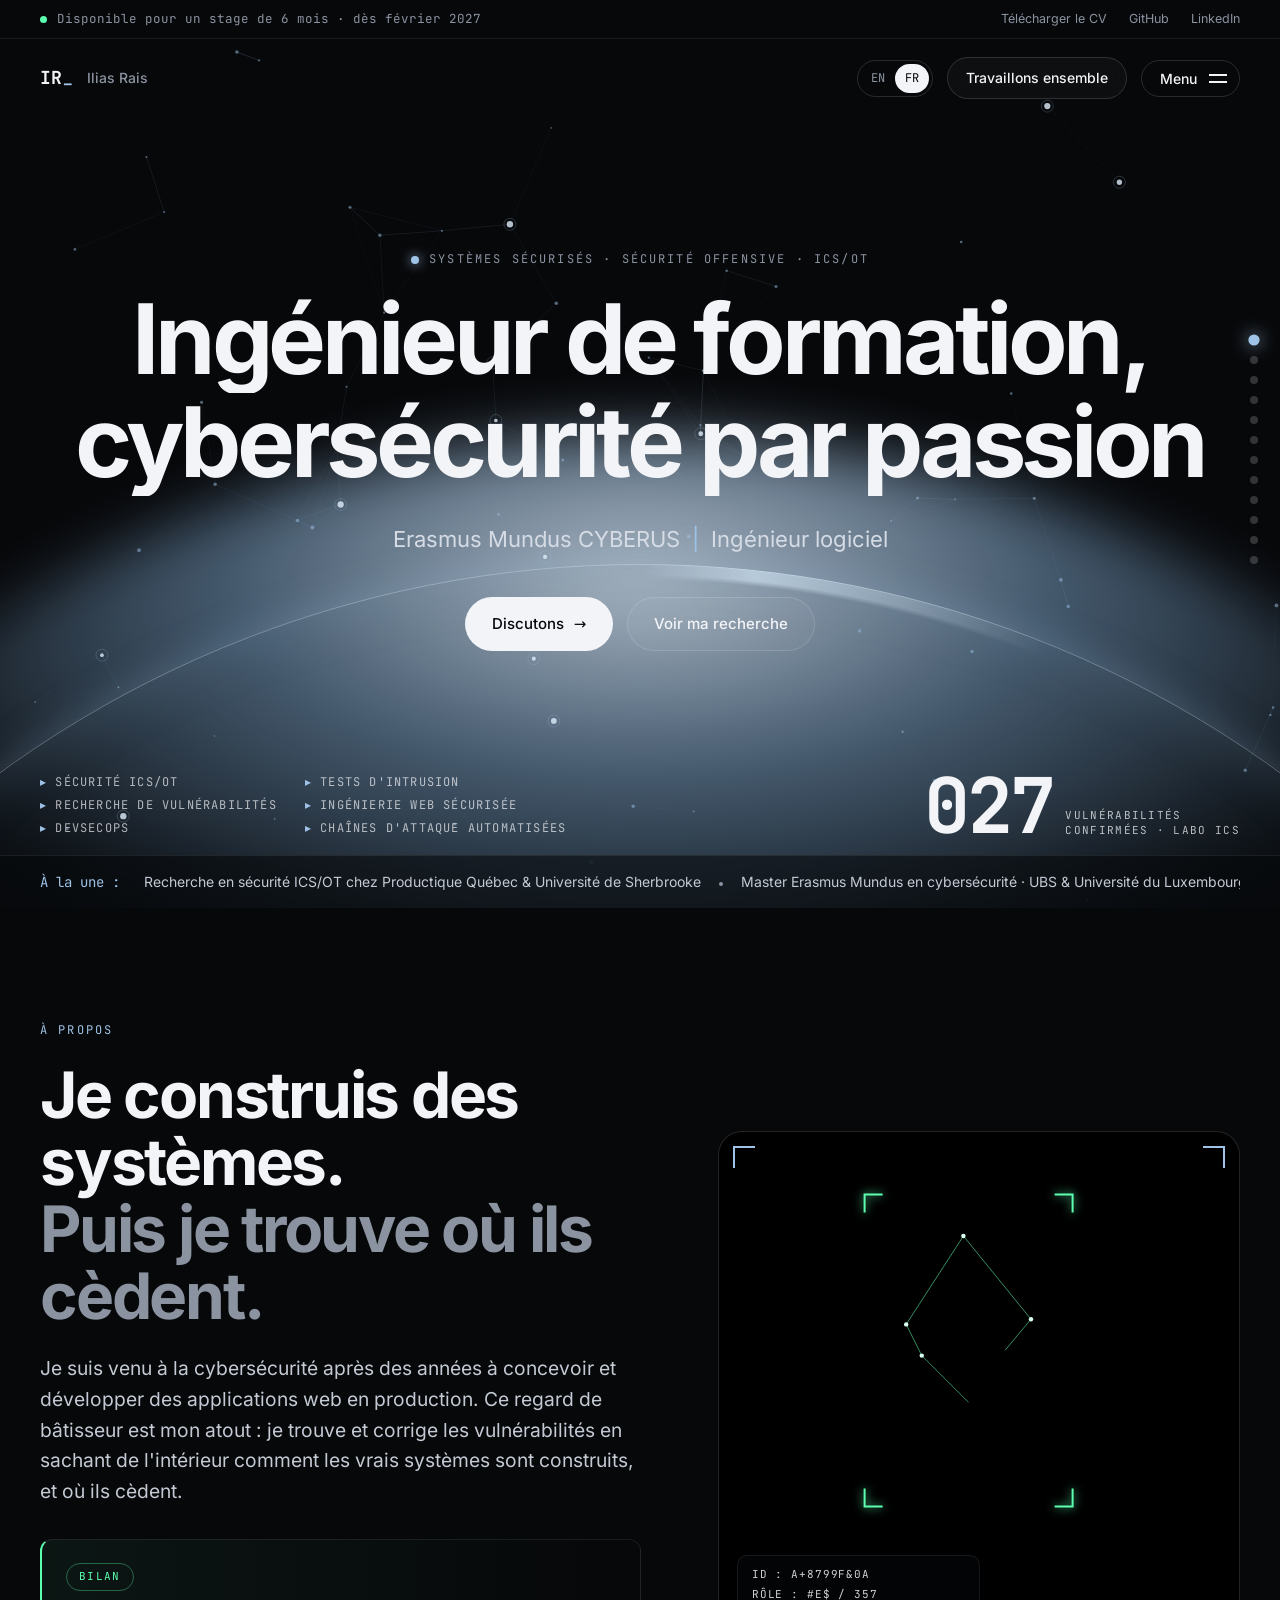
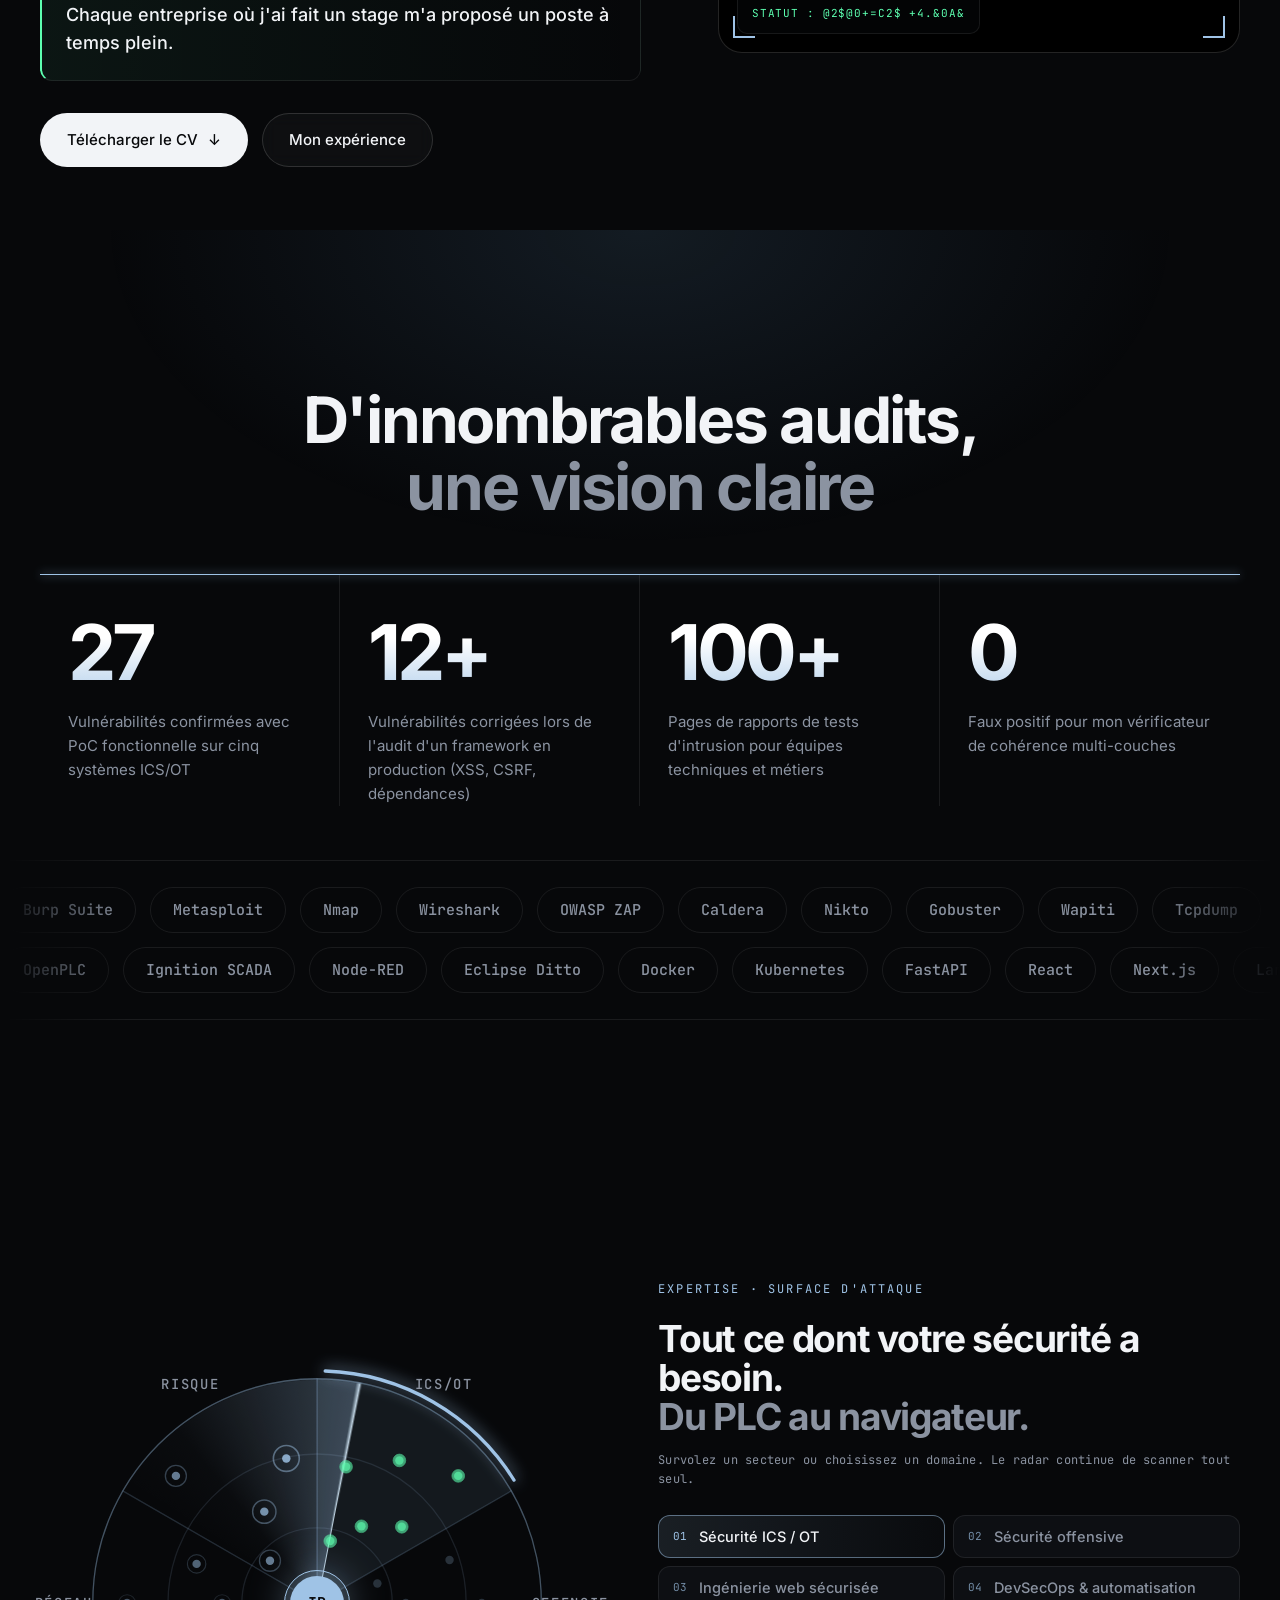
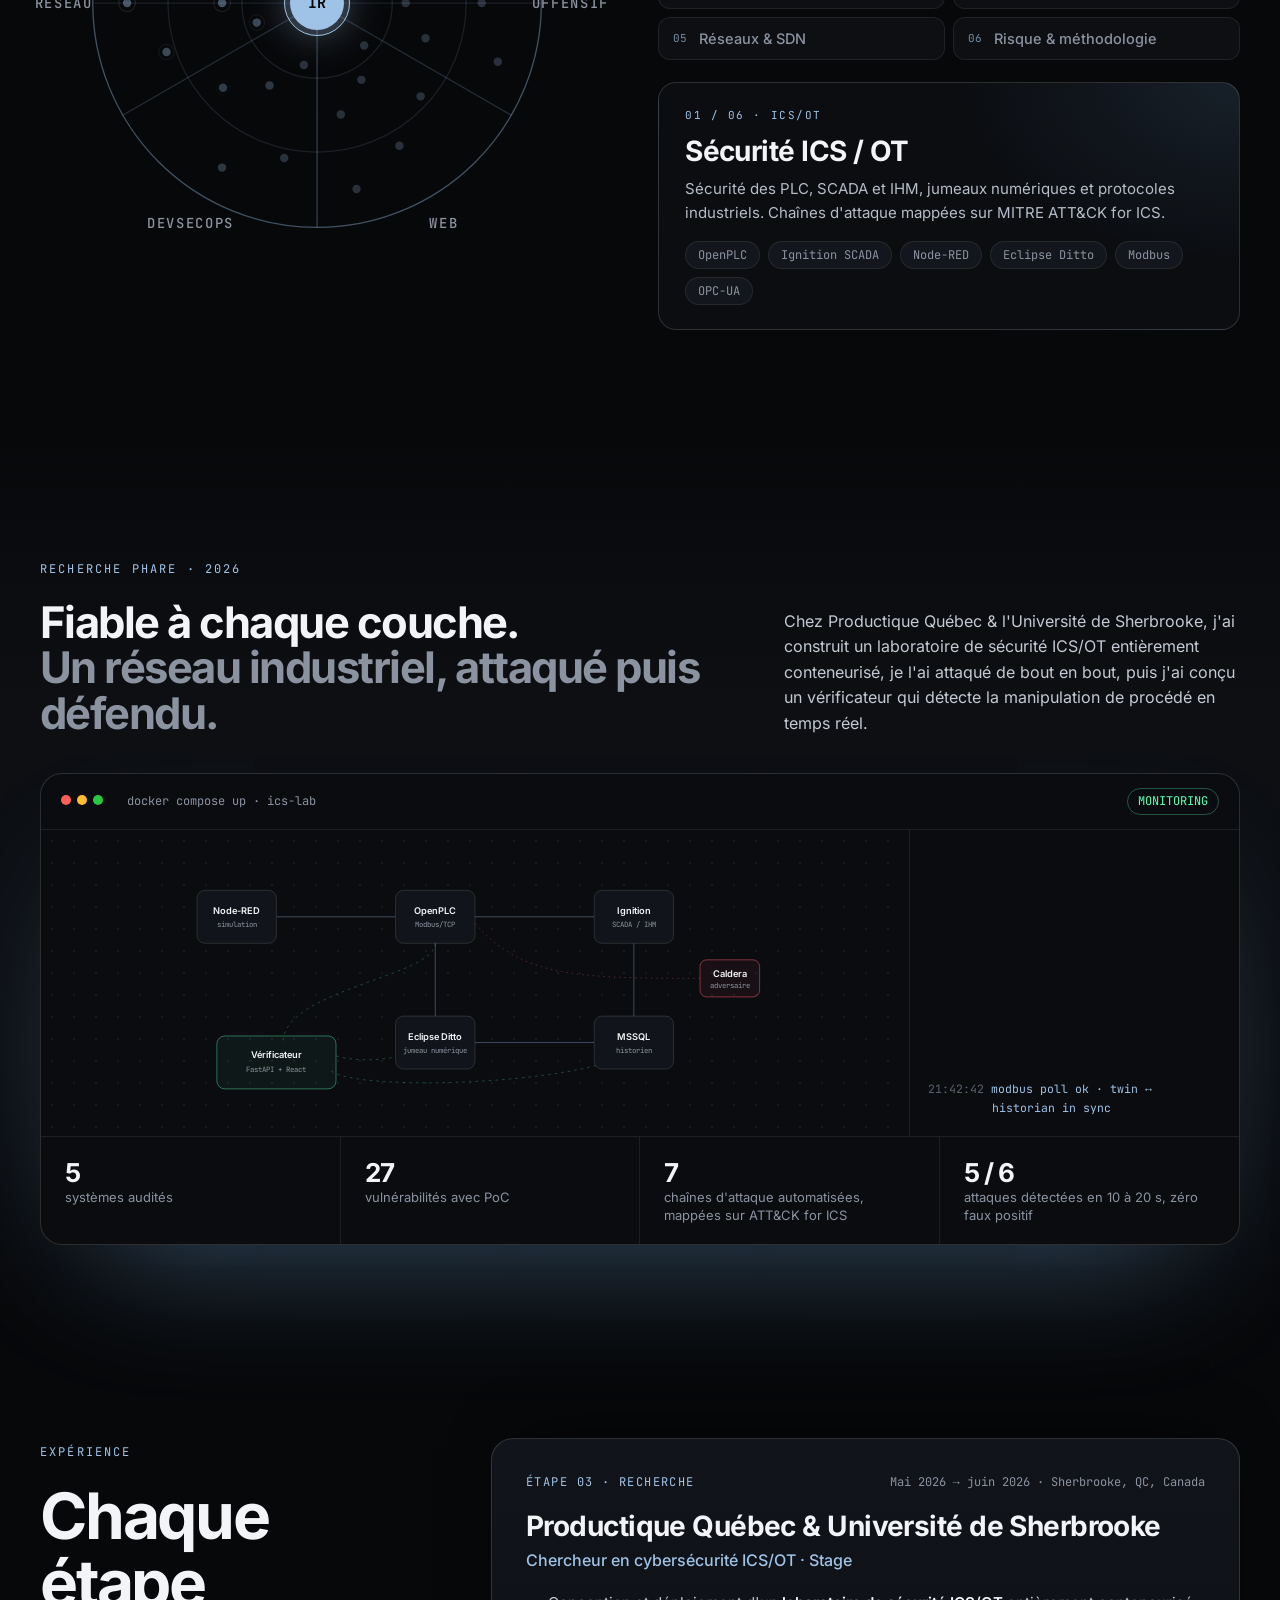
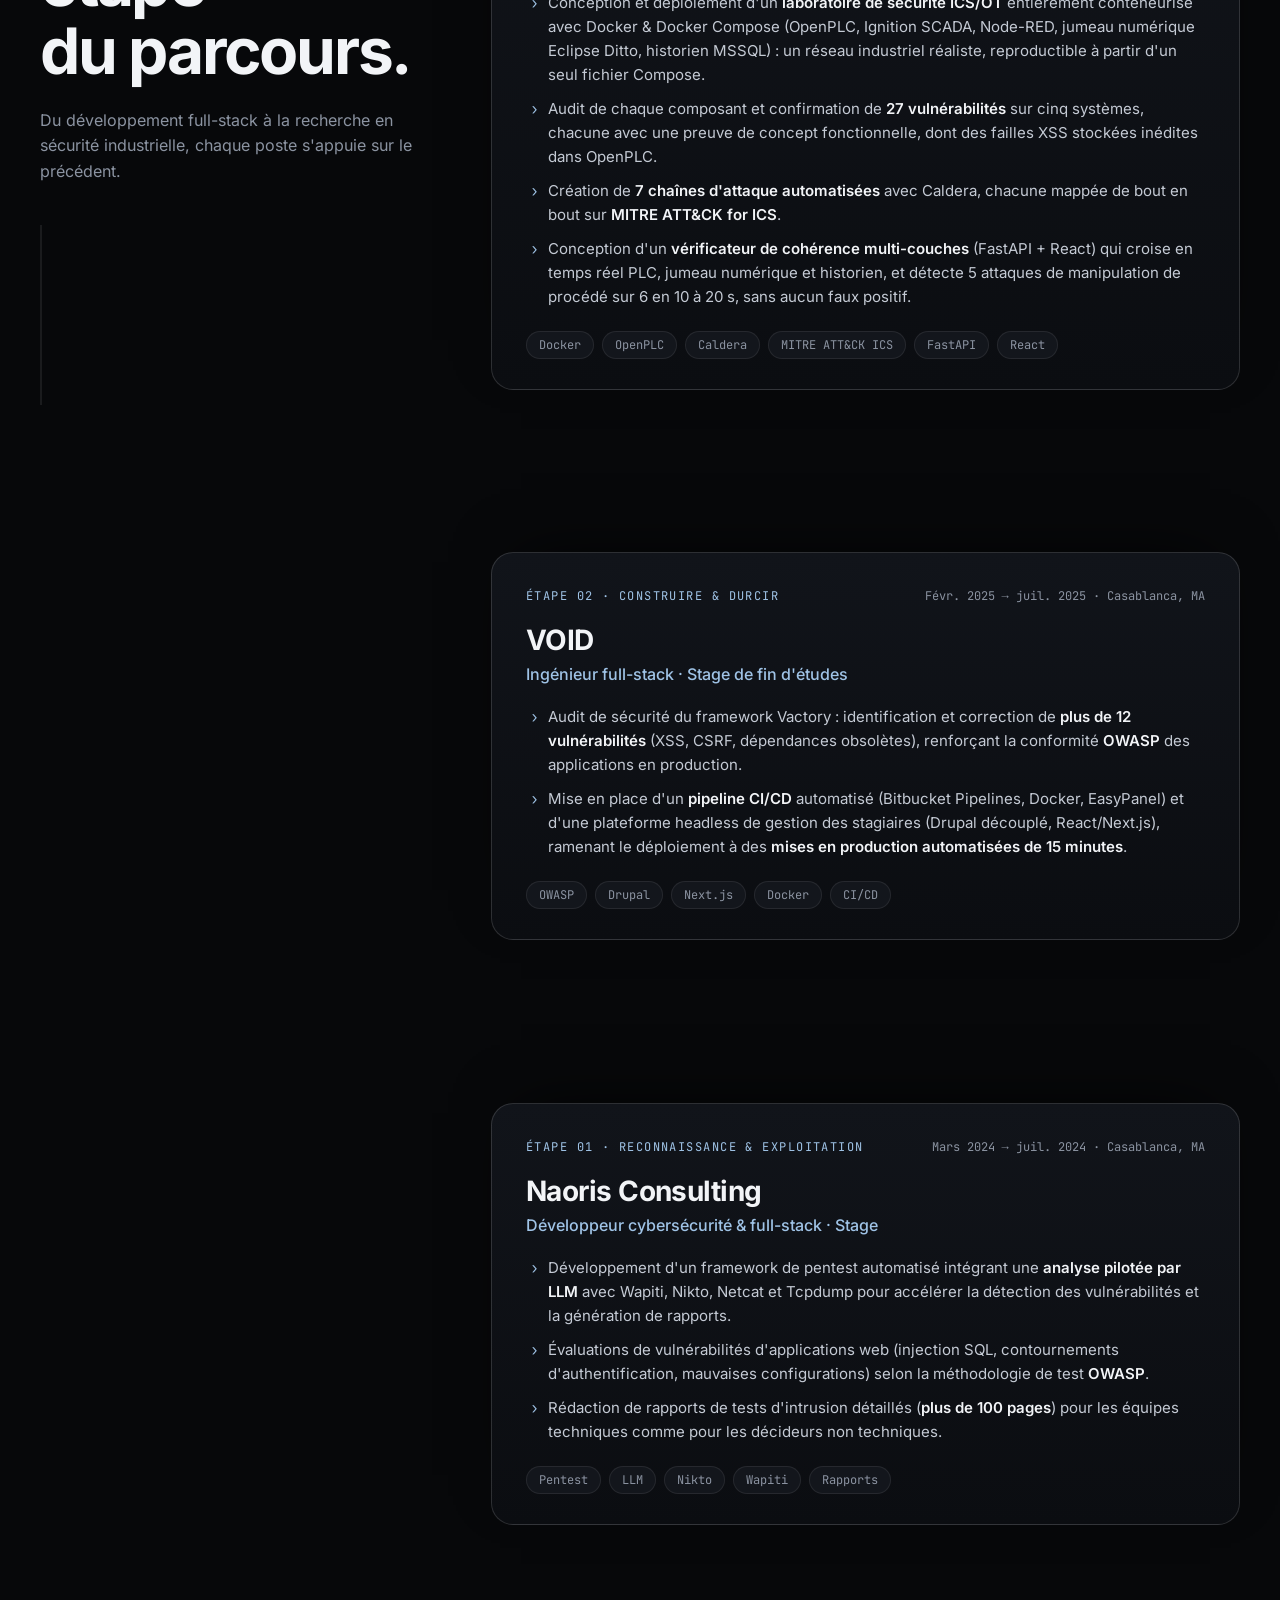
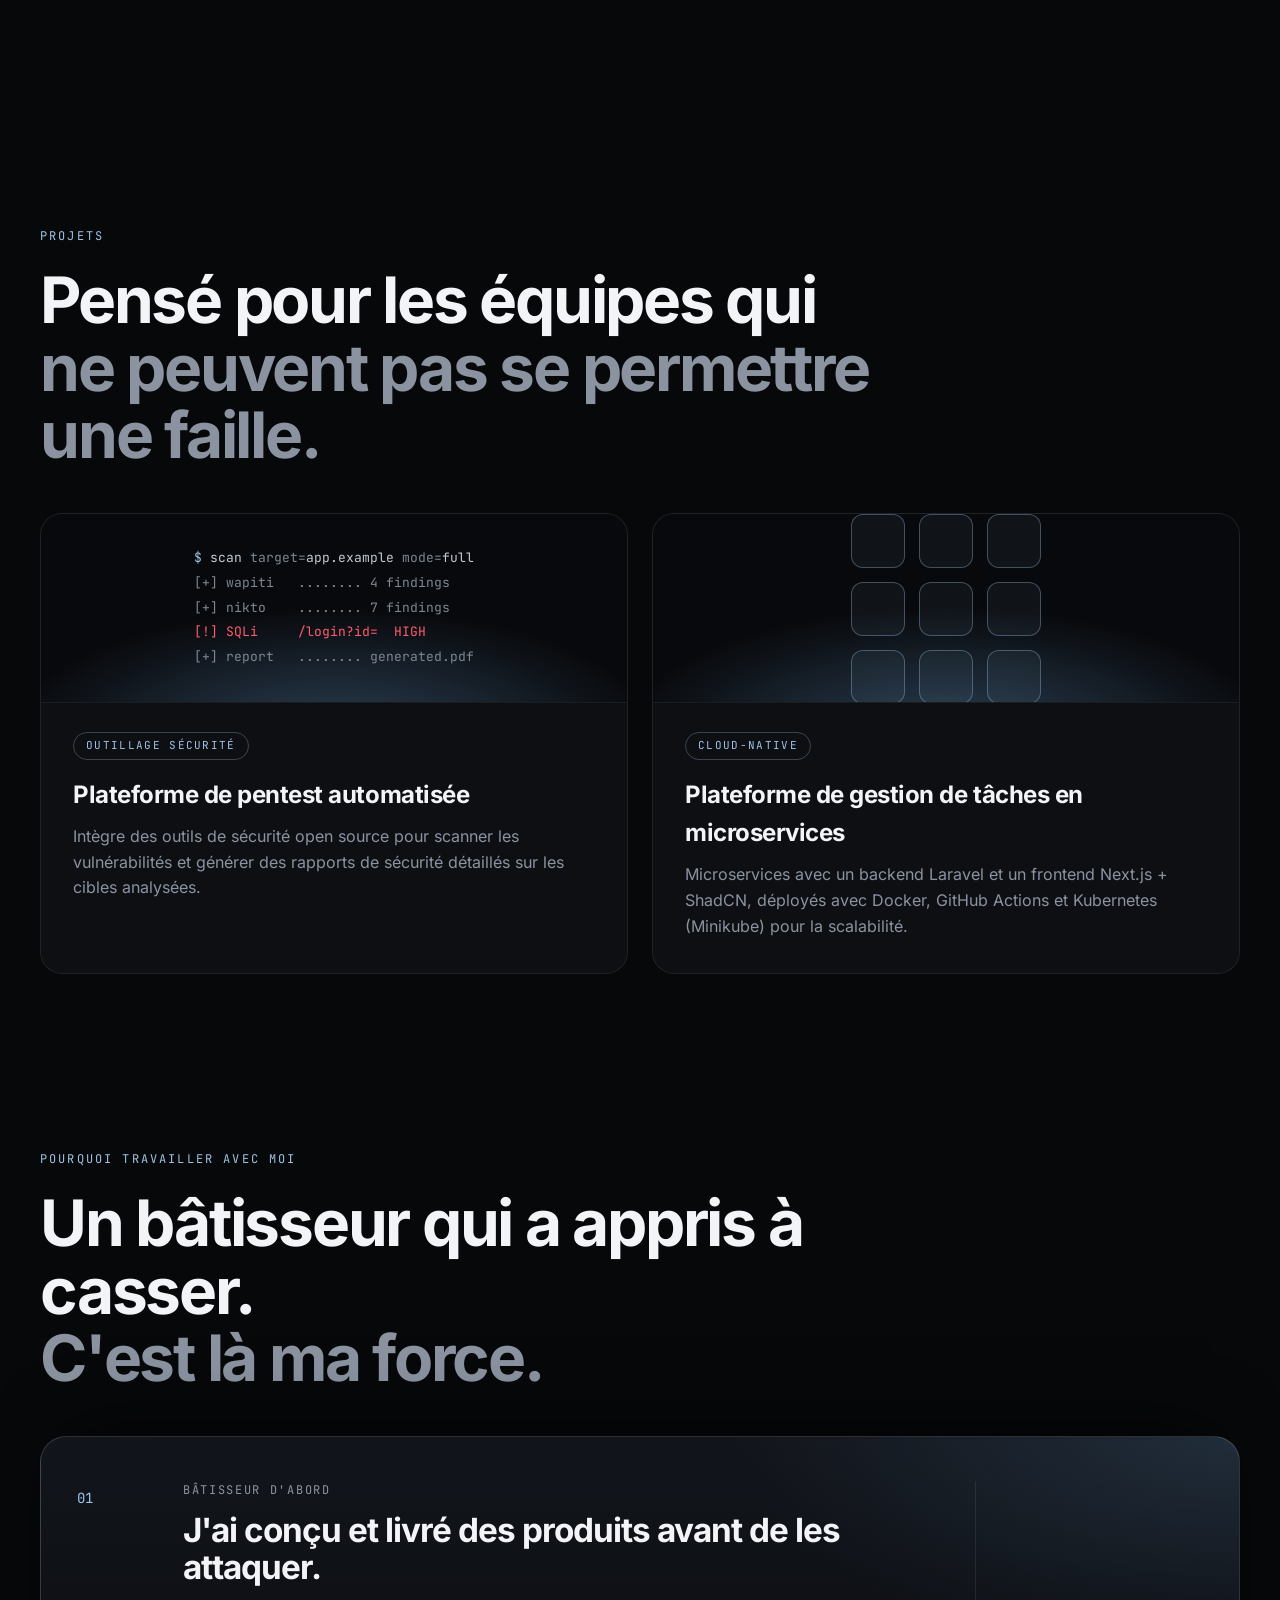
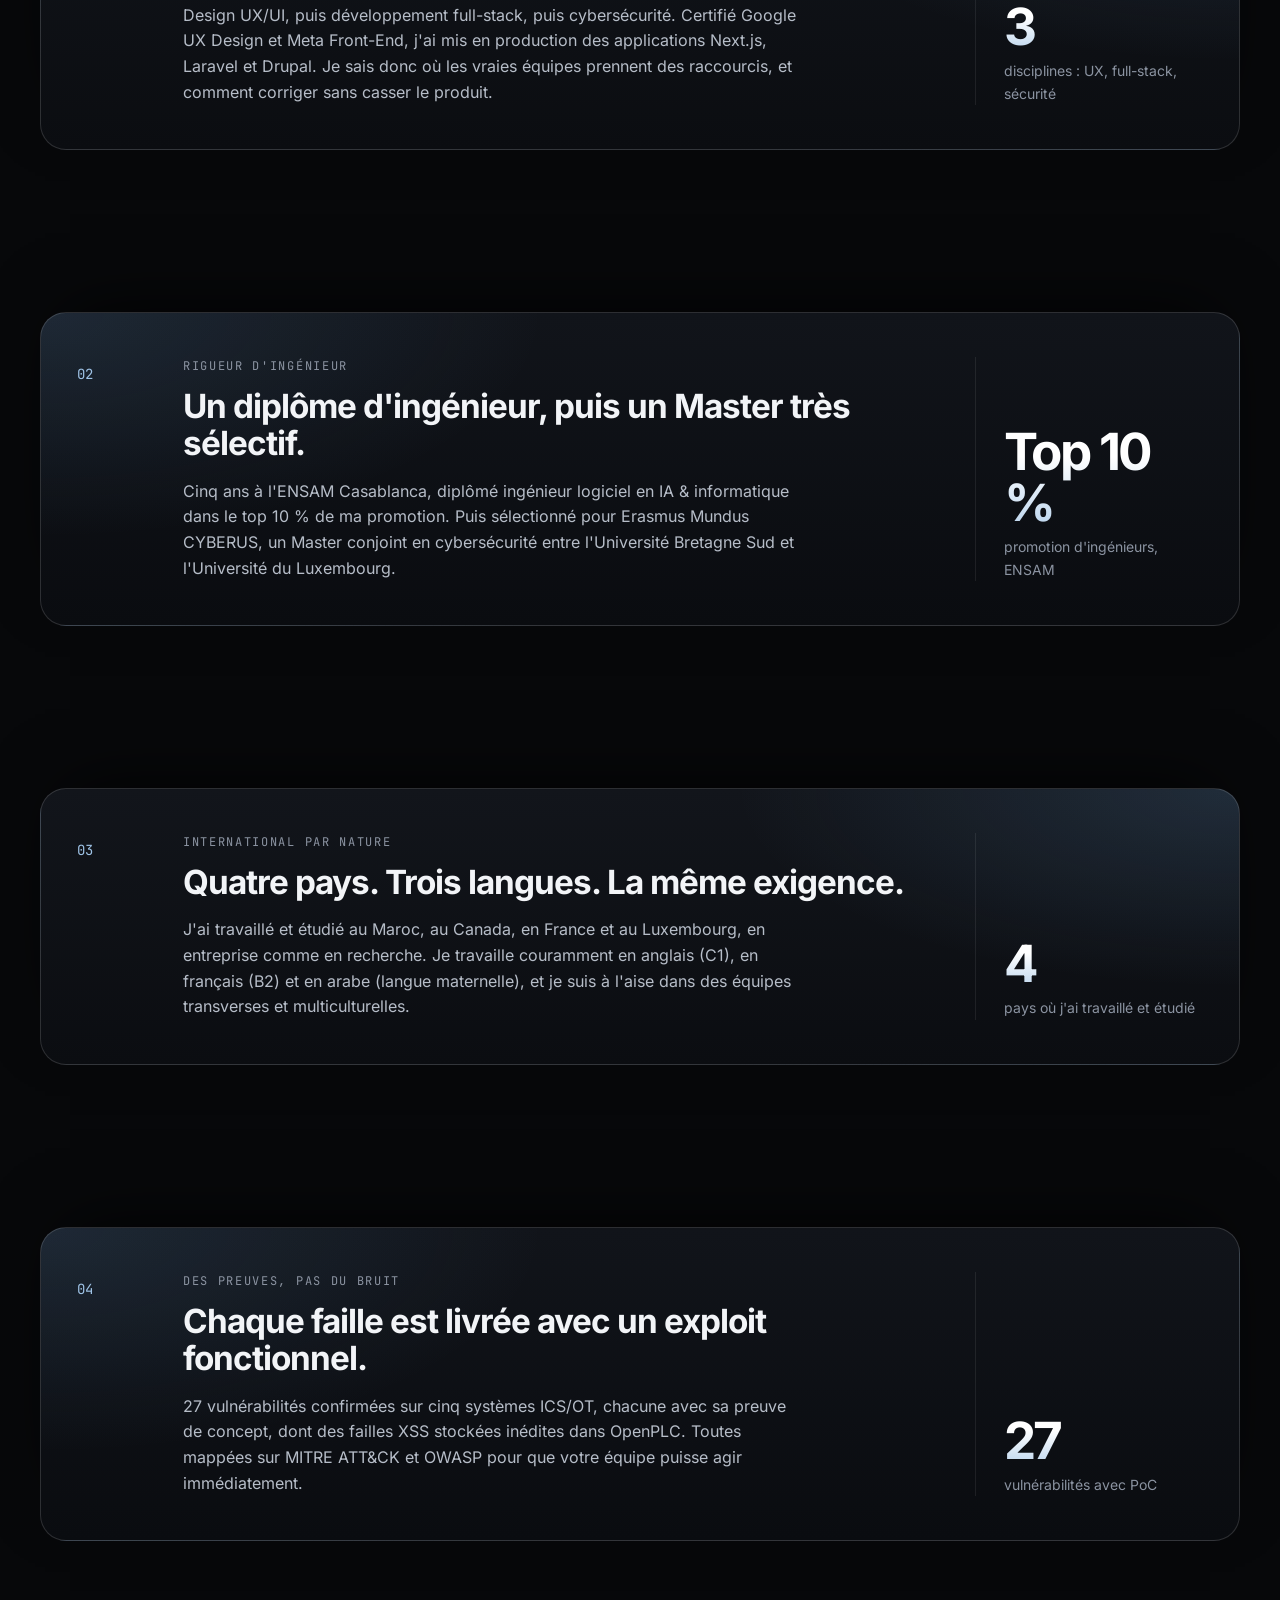
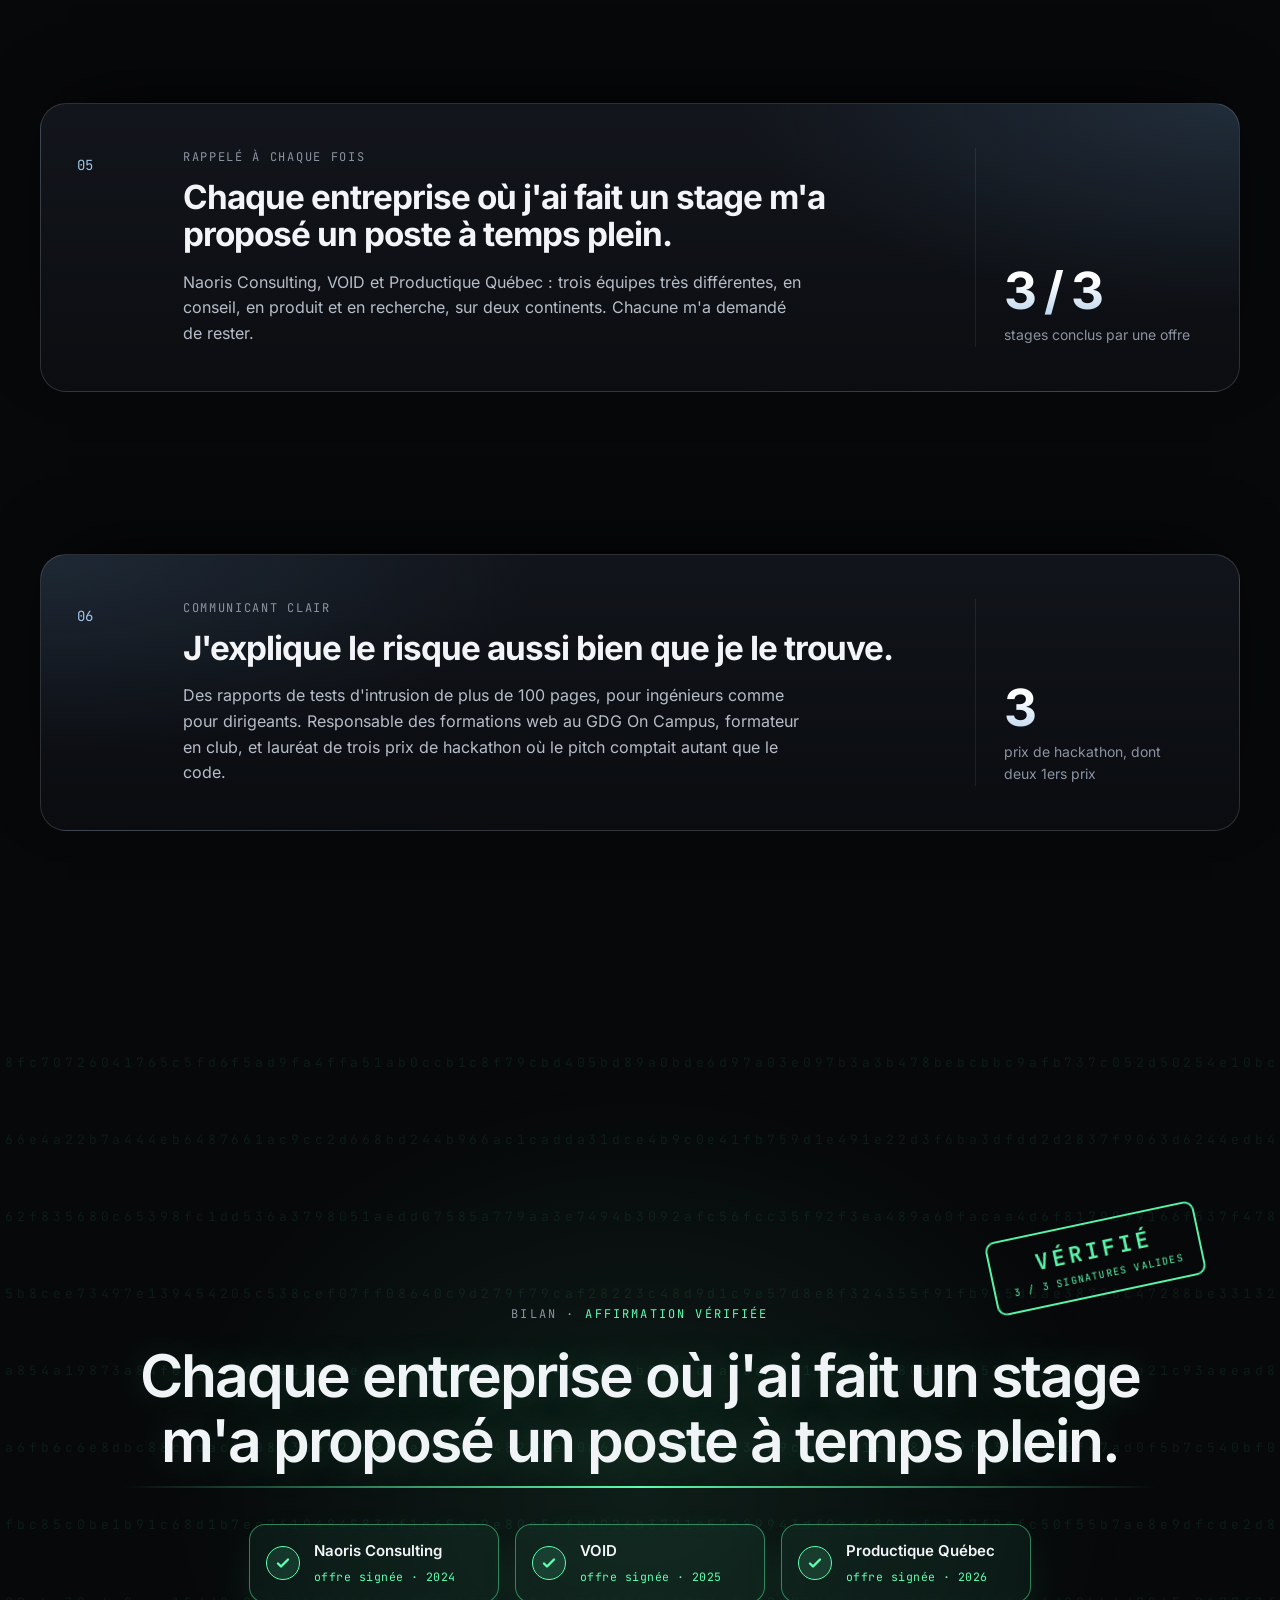
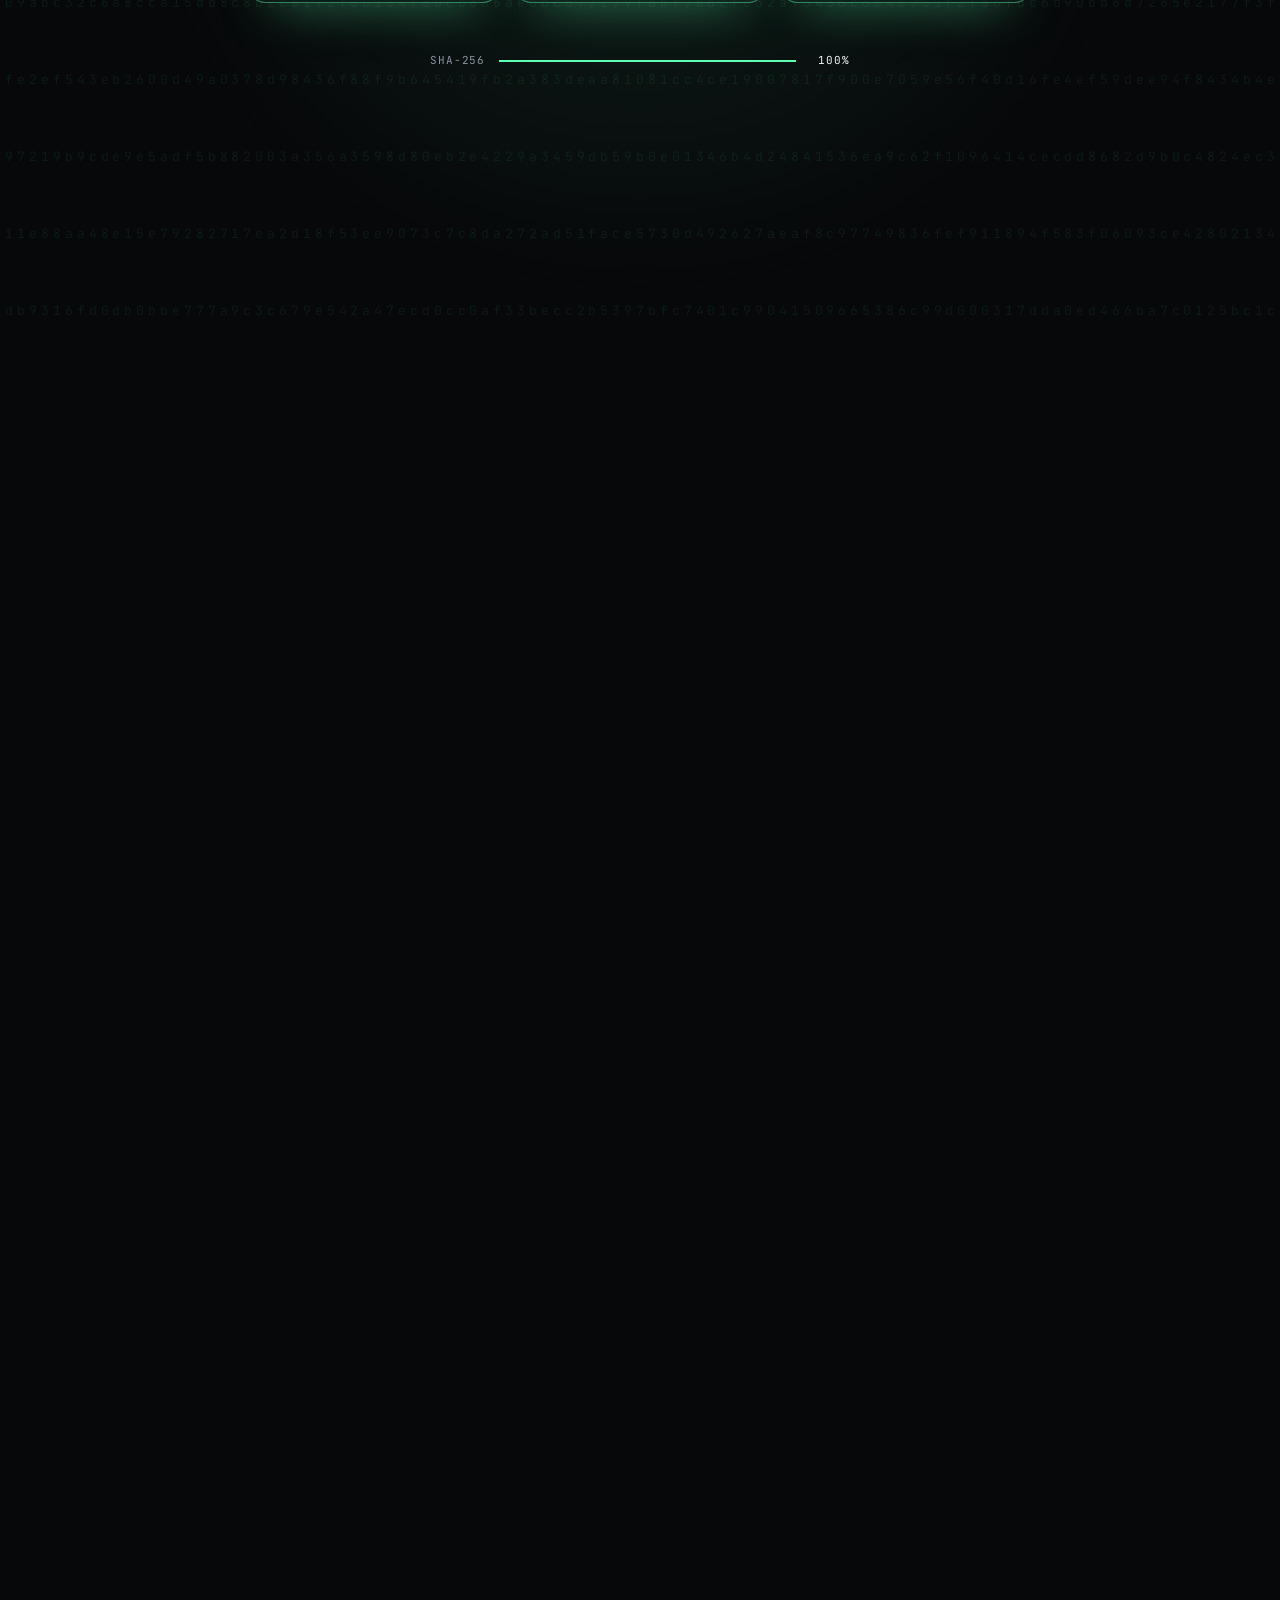
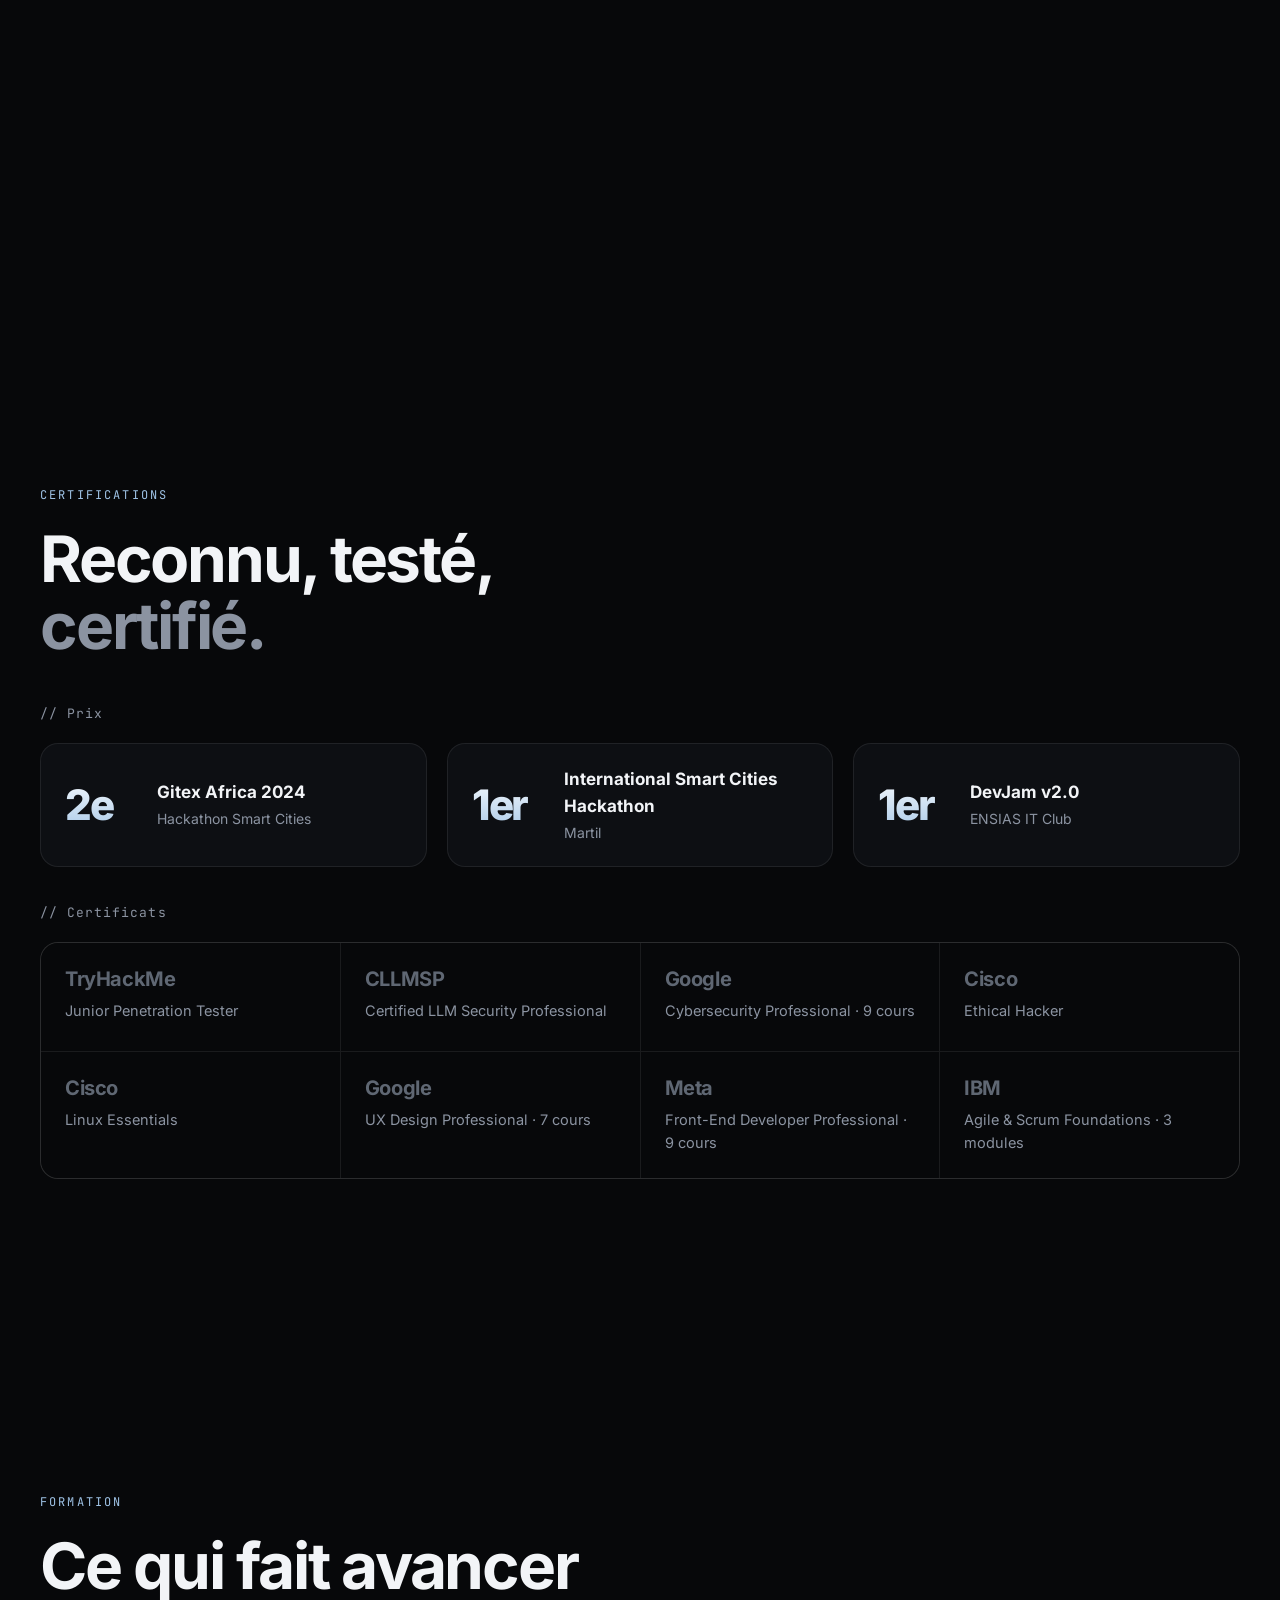
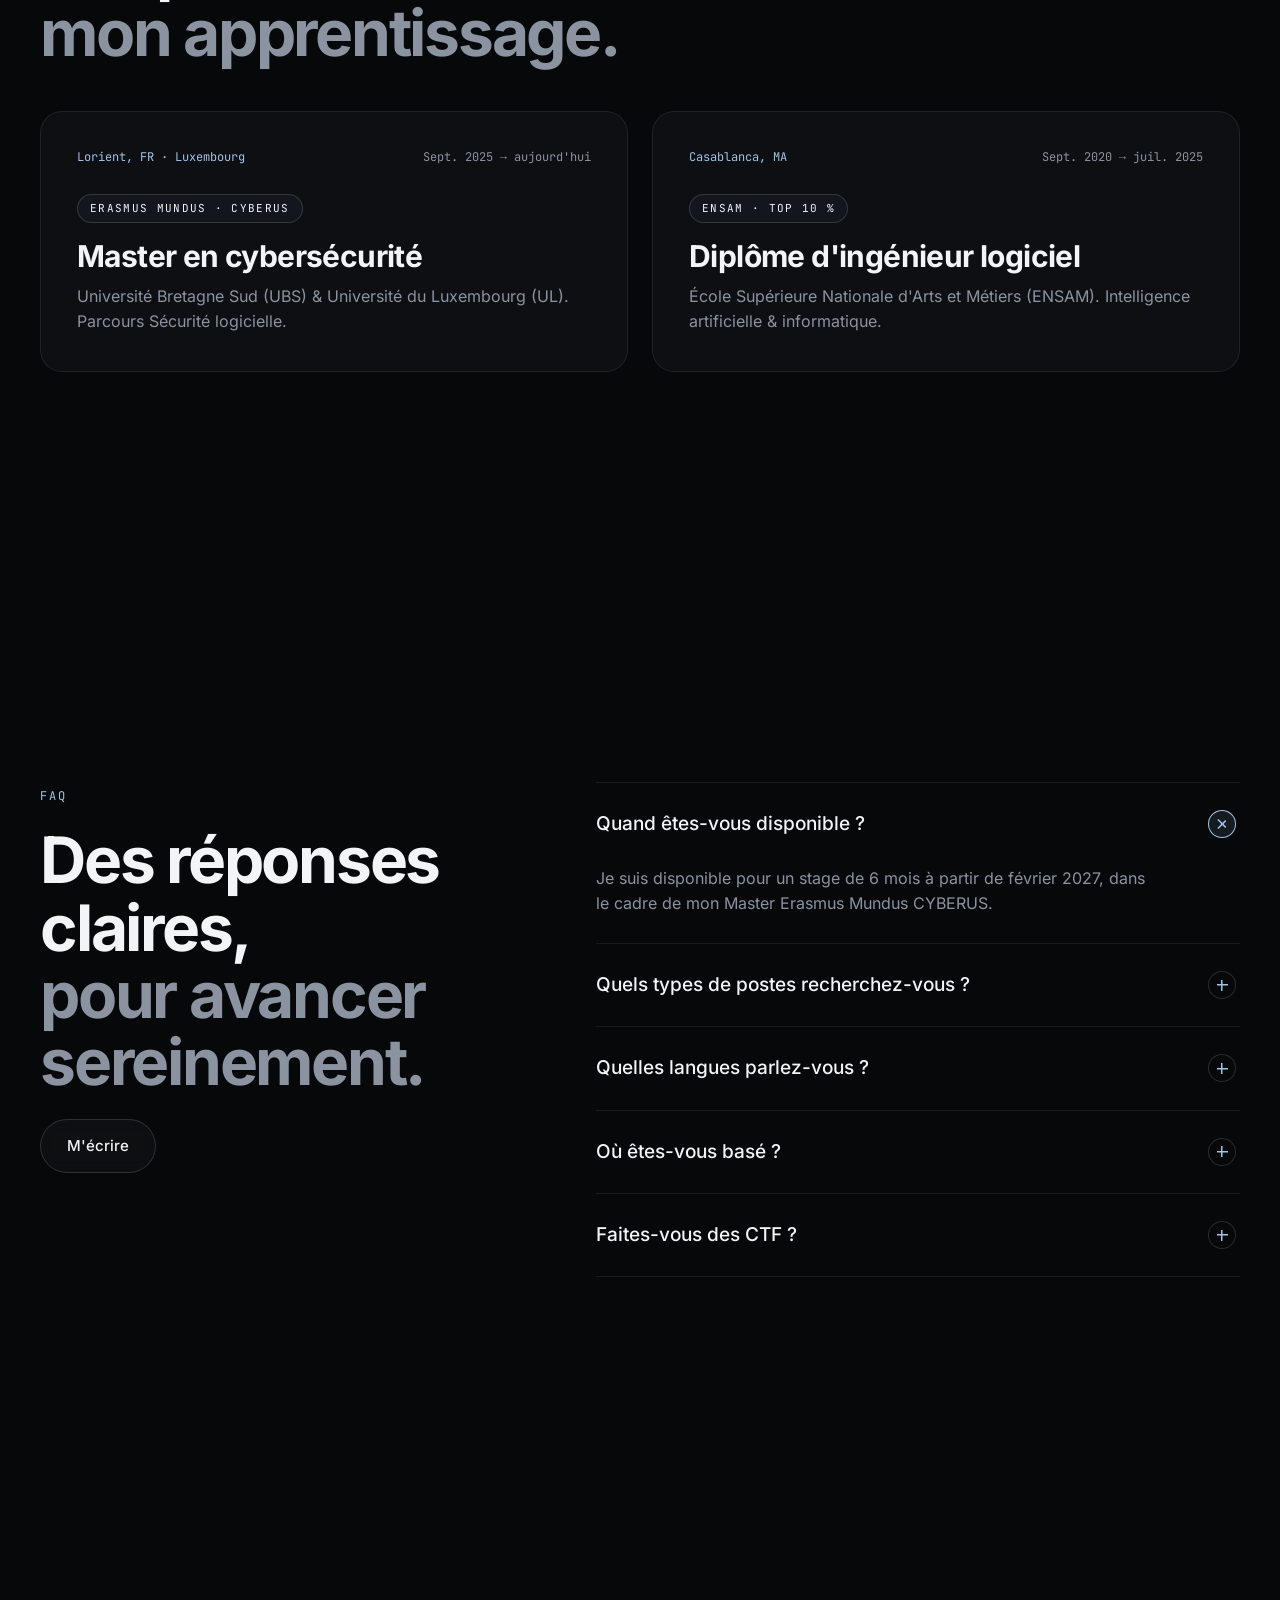
==== commit a5203124: "Fix portrait scan line handoff The looping scan line now moves top to bottom like the reveal scan an" ====
--- a/fr/index.html
+++ b/fr/index.html
@@ -41,7 +41,7 @@
   <link rel="icon" href="../favicon.svg" type="image/svg+xml" />
   <link rel="icon" href="../favicon-32.png" type="image/png" sizes="32x32" />
   <link rel="apple-touch-icon" href="../apple-touch-icon.png" />
-  <link rel="stylesheet" href="../styles.css?v=5" />
+  <link rel="stylesheet" href="../styles.css?v=6" />
 </head>
 <body>
 
@@ -639,6 +639,6 @@
     </div>
   </footer>
 
-  <script src="../script.js?v=5"></script>
+  <script src="../script.js?v=6"></script>
 </body>
 </html>
--- a/styles.css
+++ b/styles.css
@@ -365,7 +365,8 @@
 .portrait img { width: 100%; height: 100%; object-fit: cover; filter: grayscale(0.15) contrast(1.05); transition: transform 1.4s var(--ease), filter 0.8s var(--ease-soft); }
 .portrait:hover img { transform: scale(1.05); filter: none; }
 .portrait__scan { position: absolute; inset: 0; background: linear-gradient(180deg, transparent 0%, rgba(159, 195, 230, 0) 40%, rgba(159, 195, 230, 0.35) 50%, transparent 52%); background-size: 100% 220%; animation: scanY 4.5s linear infinite; mix-blend-mode: screen; }
-@keyframes scanY { from { background-position: 0 120%; } to { background-position: 0 -120%; } }
+@keyframes scanY { from { background-position: 0 -120%; } to { background-position: 0 120%; } }
+.portrait.fx-done .portrait__scan { animation-delay: 1.6s; }
 .portrait__hud { position: absolute; left: 18px; bottom: 18px; display: flex; flex-direction: column; gap: 2px; font-size: 11px; letter-spacing: 0.08em; color: rgba(242, 244, 247, 0.85); background: rgba(7, 8, 10, 0.55); backdrop-filter: blur(6px); padding: 10px 14px; border-radius: 10px; border: 1px solid var(--line); }
 .portrait__hud .ok { color: var(--ok); }
 .portrait__fx { position: absolute; inset: 0; width: 100%; height: 100%; pointer-events: none; }
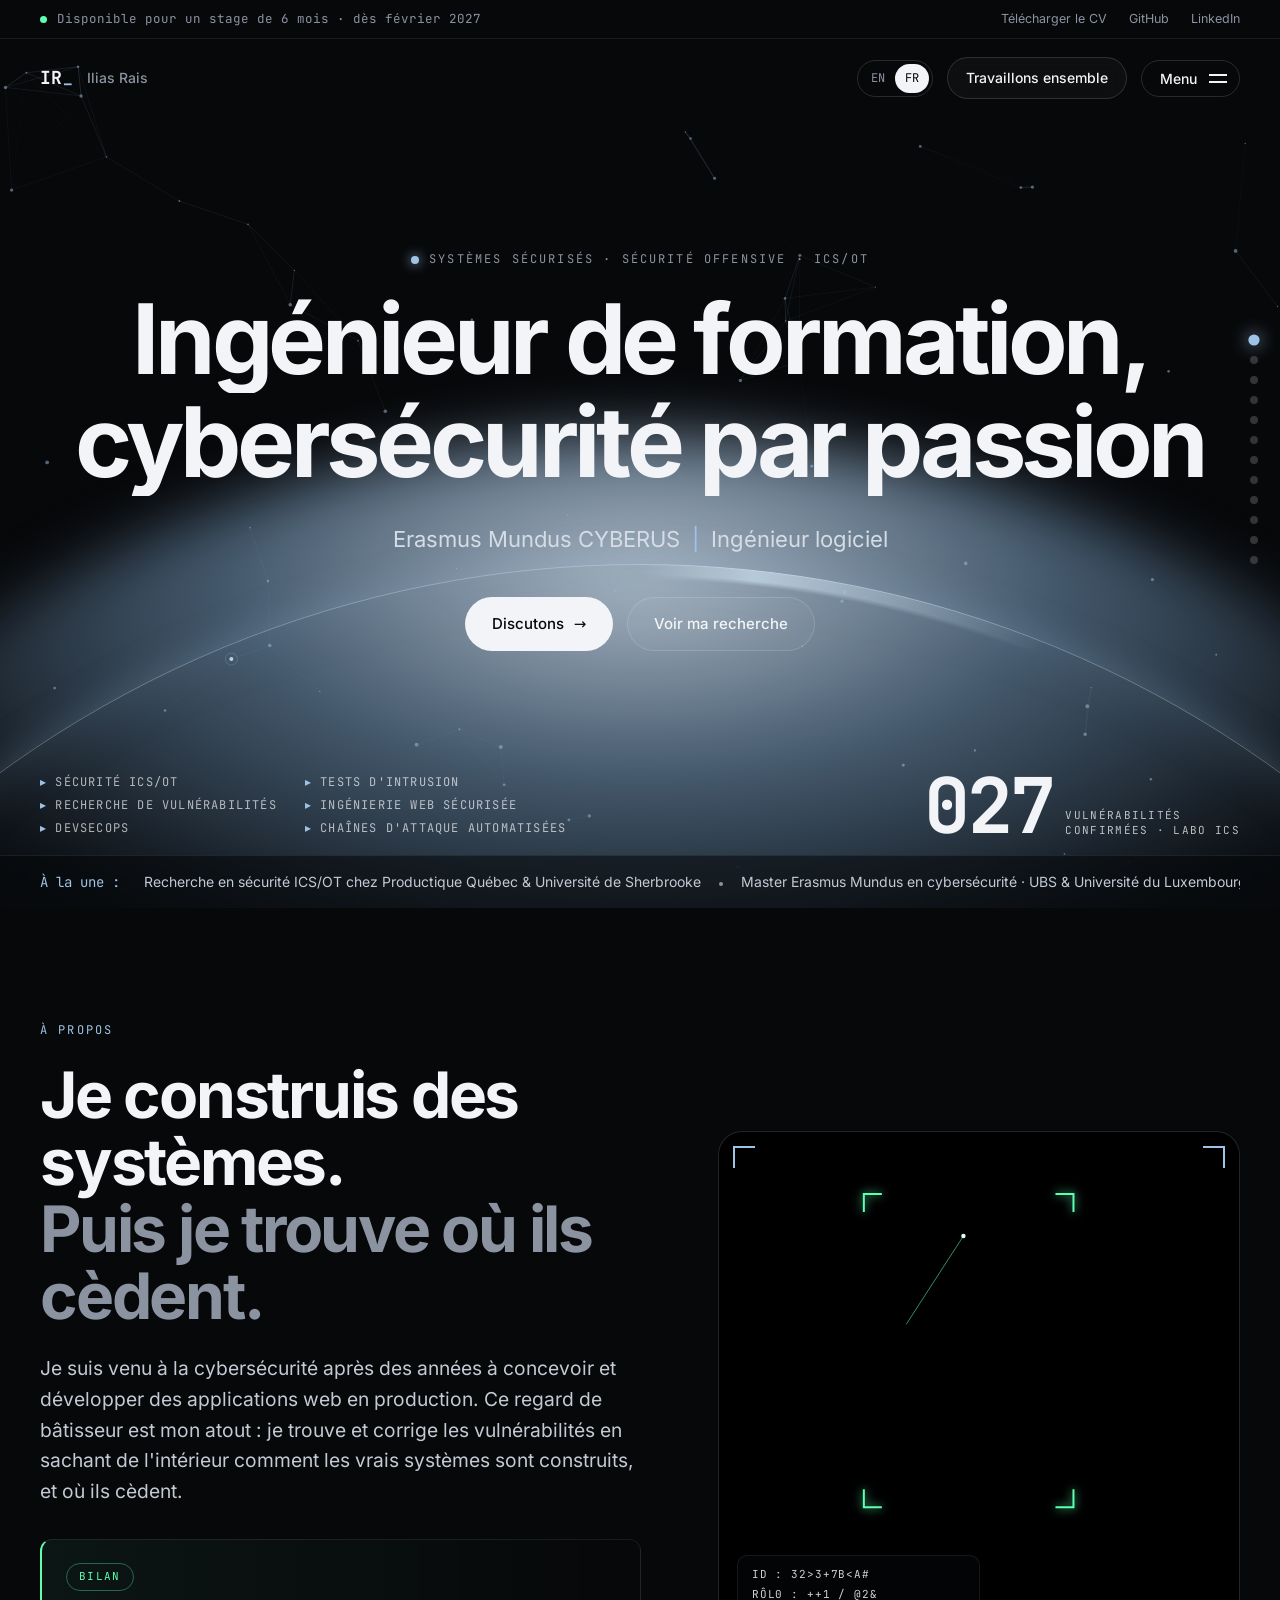
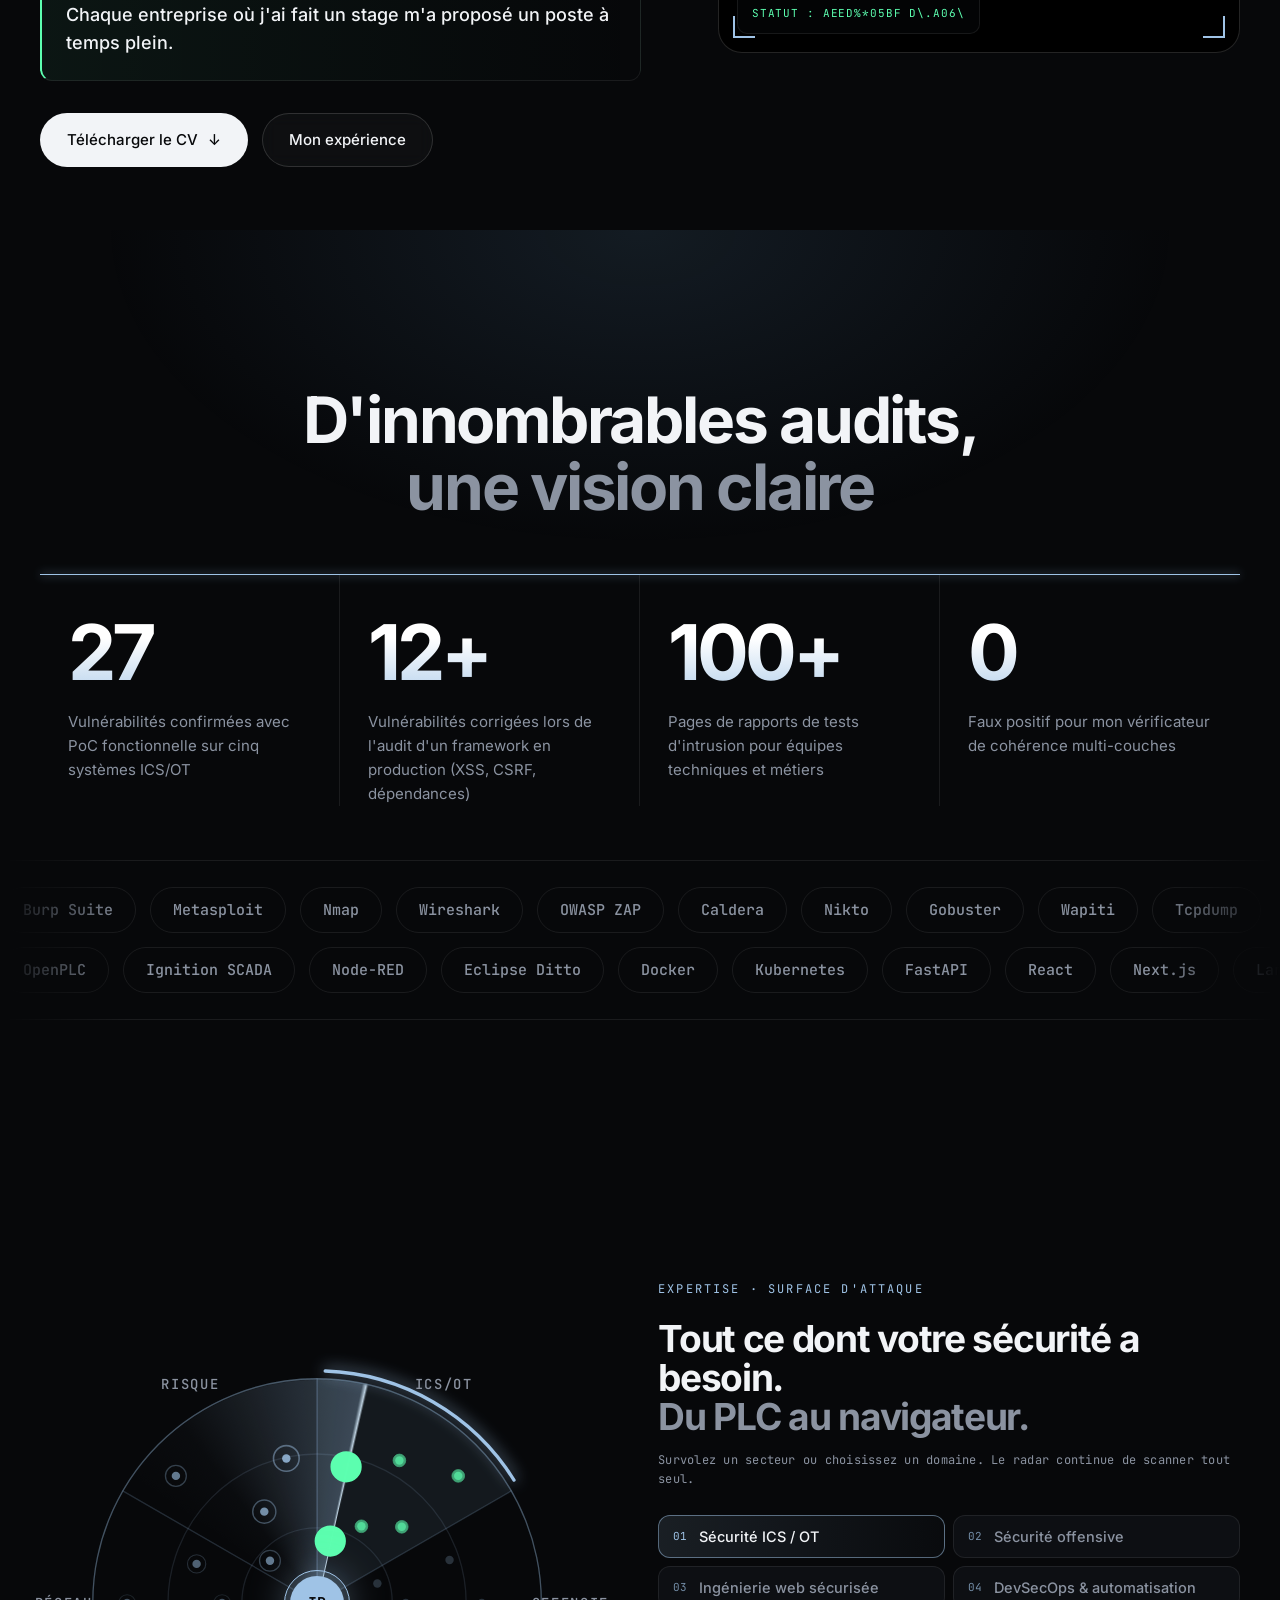
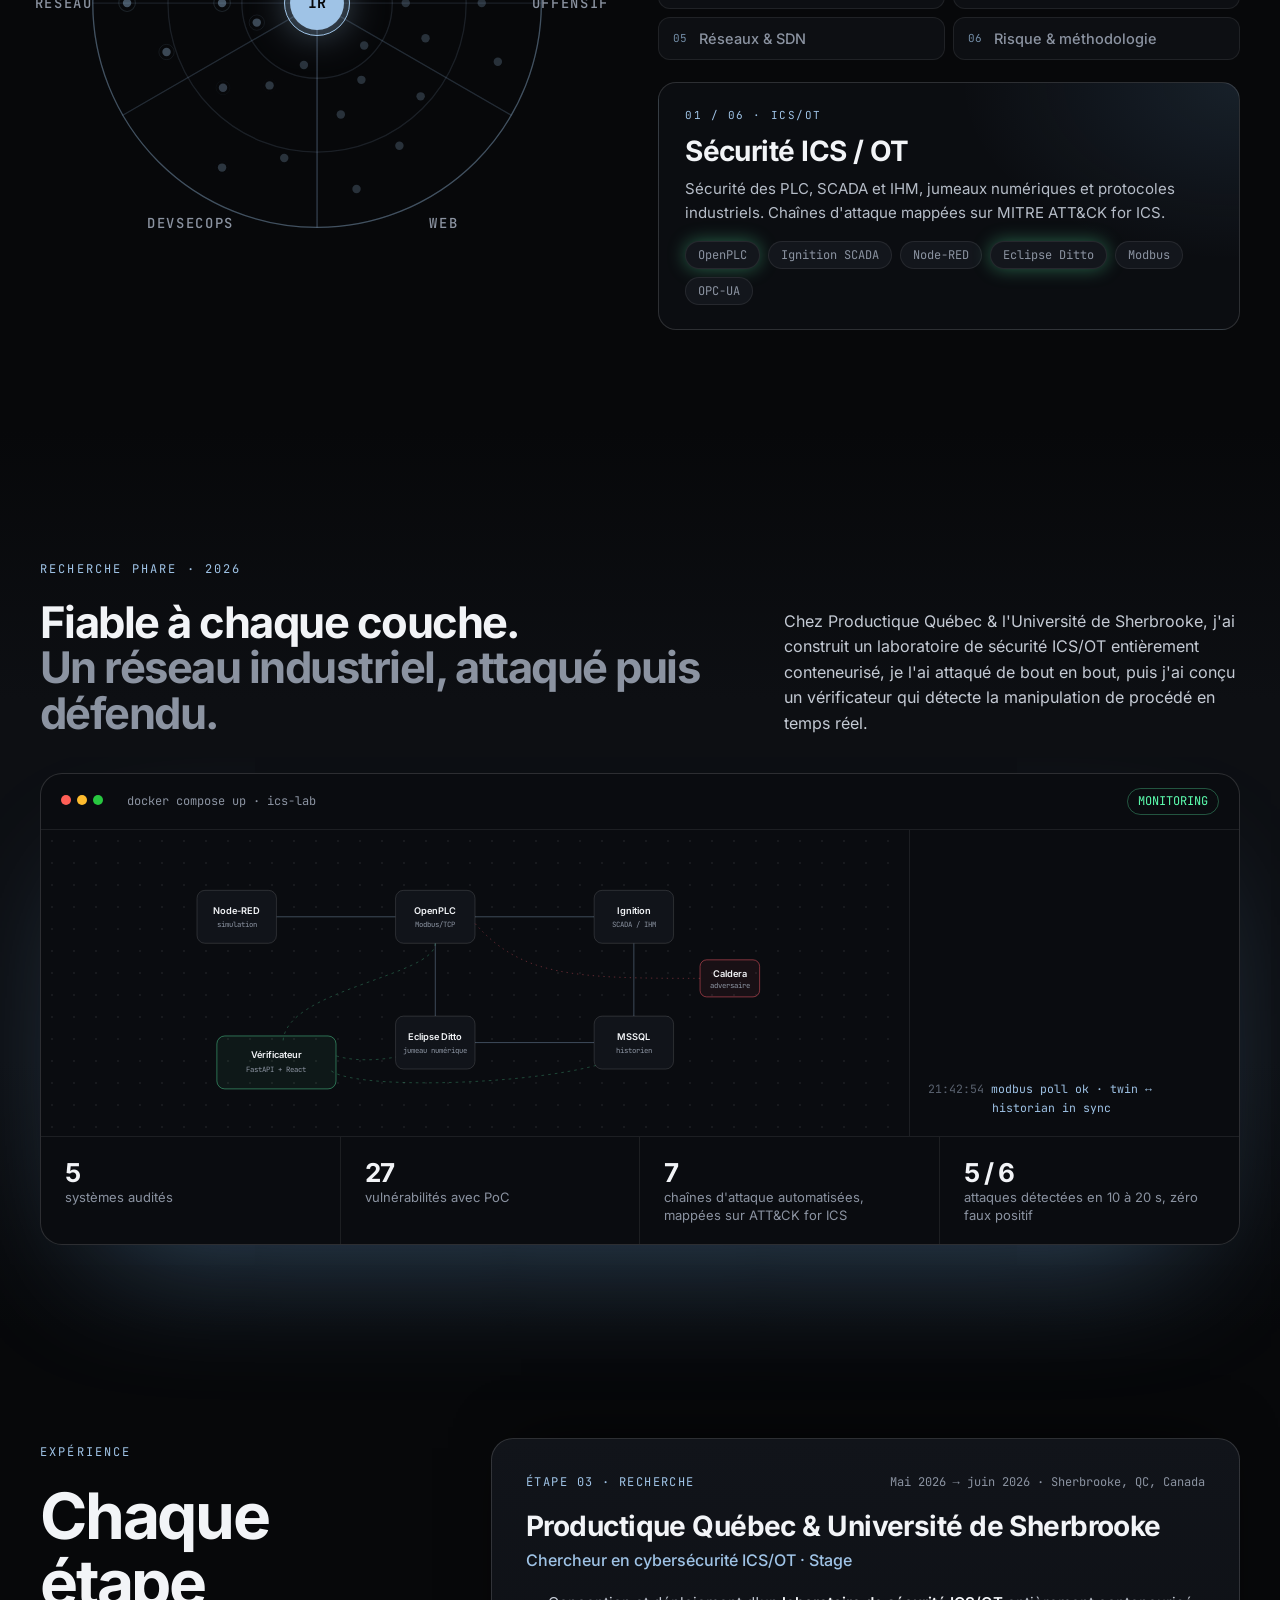
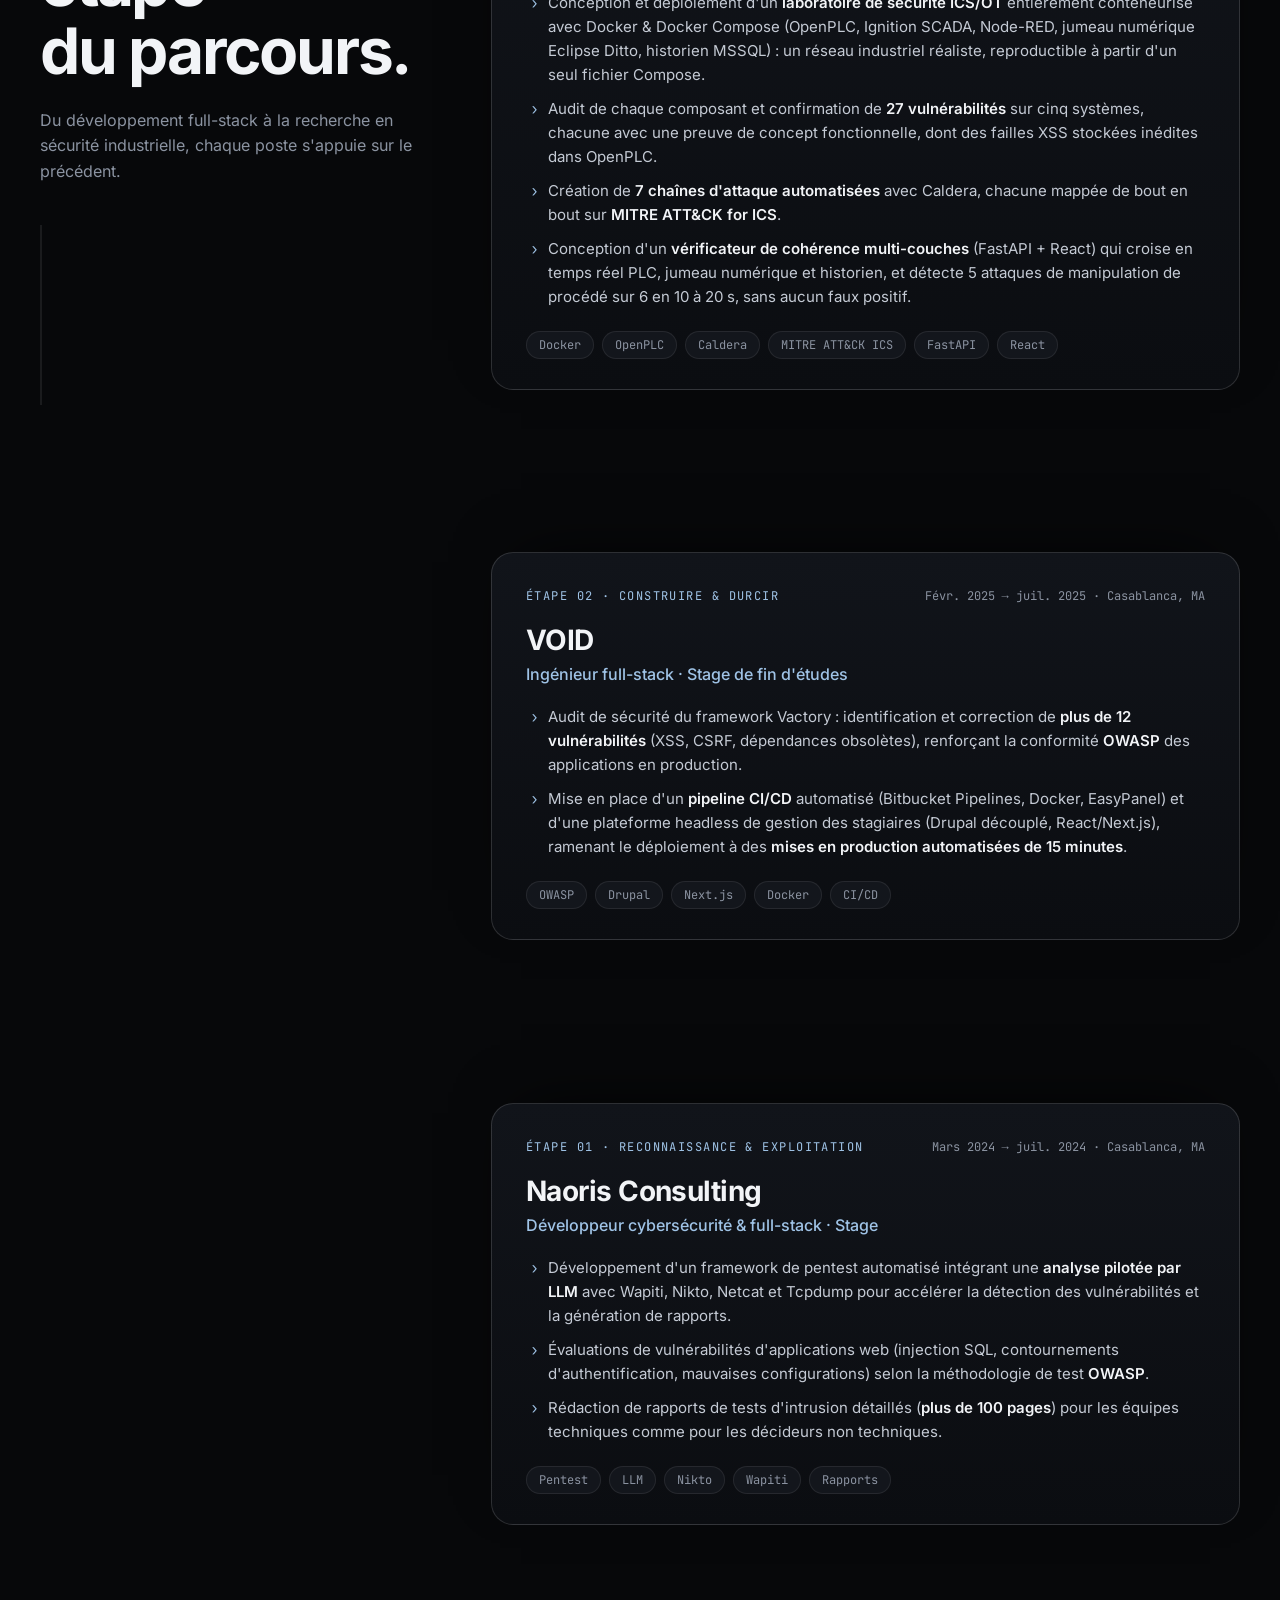
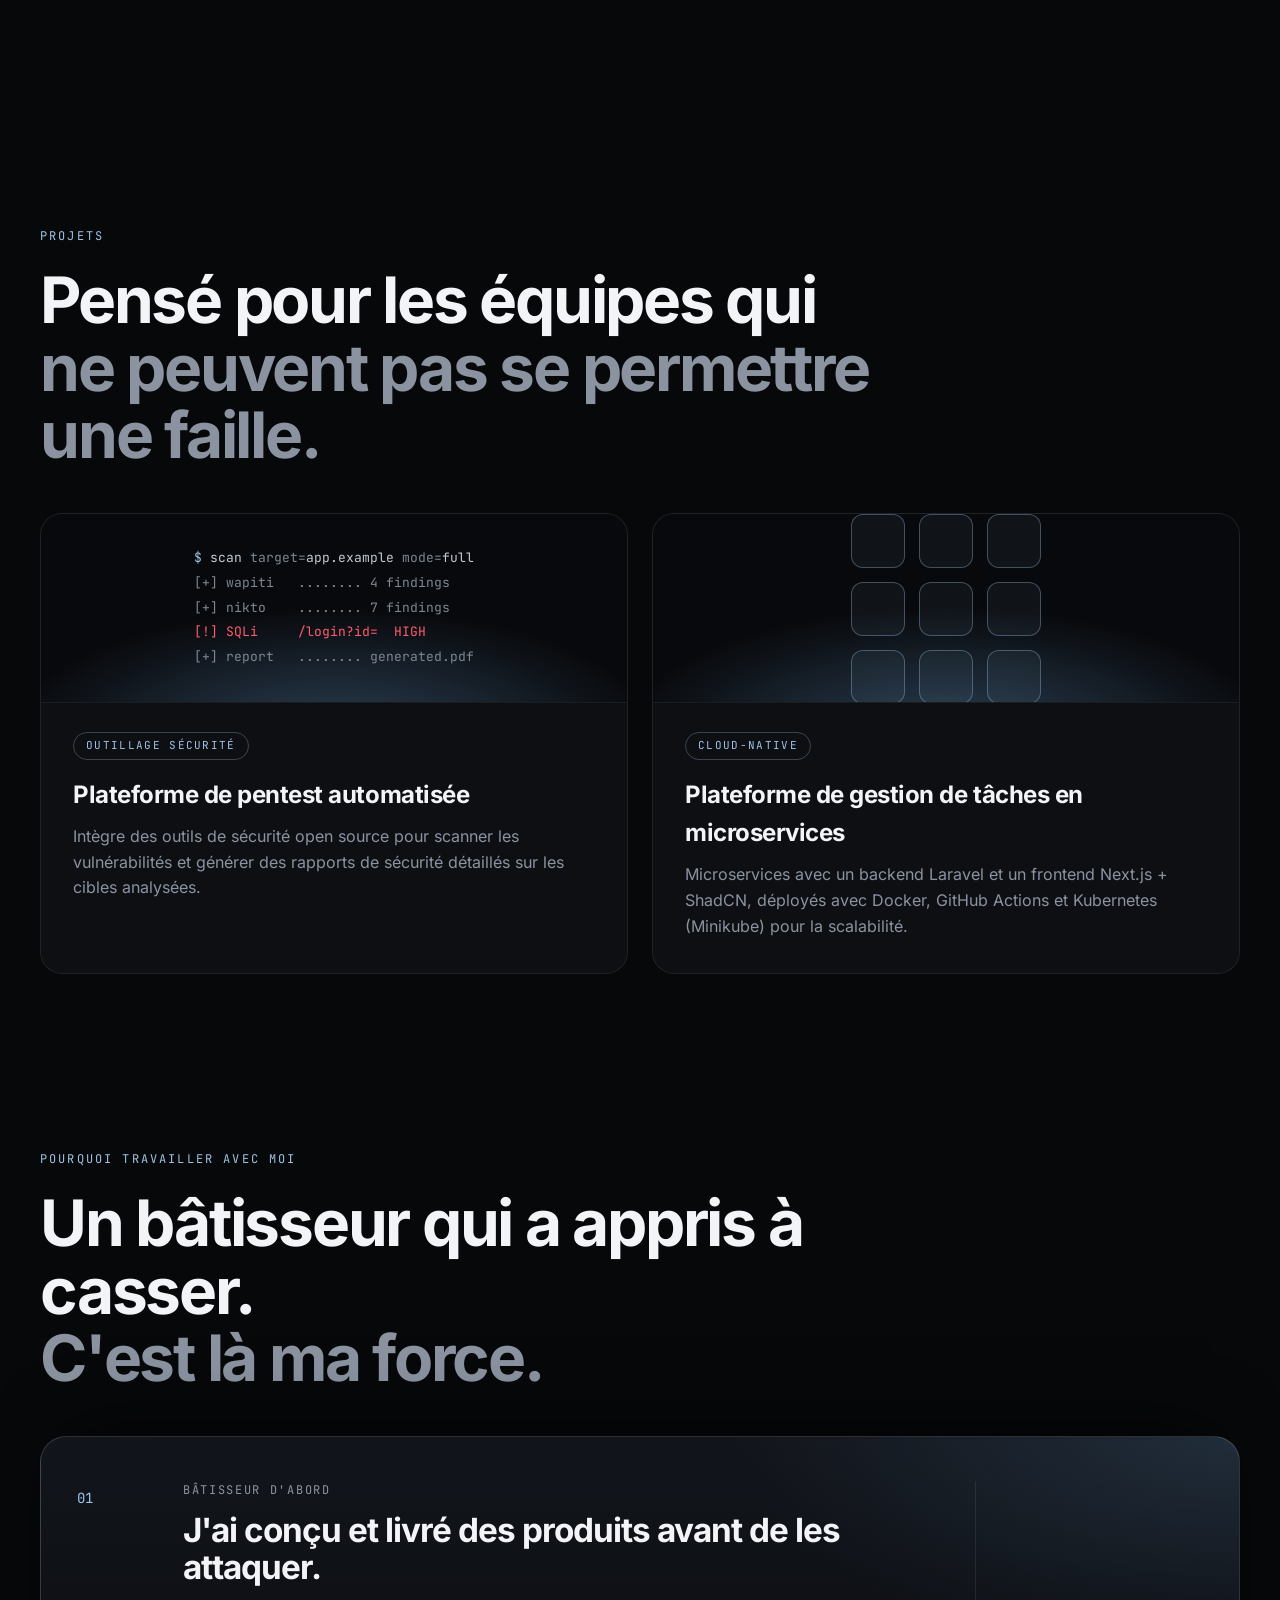
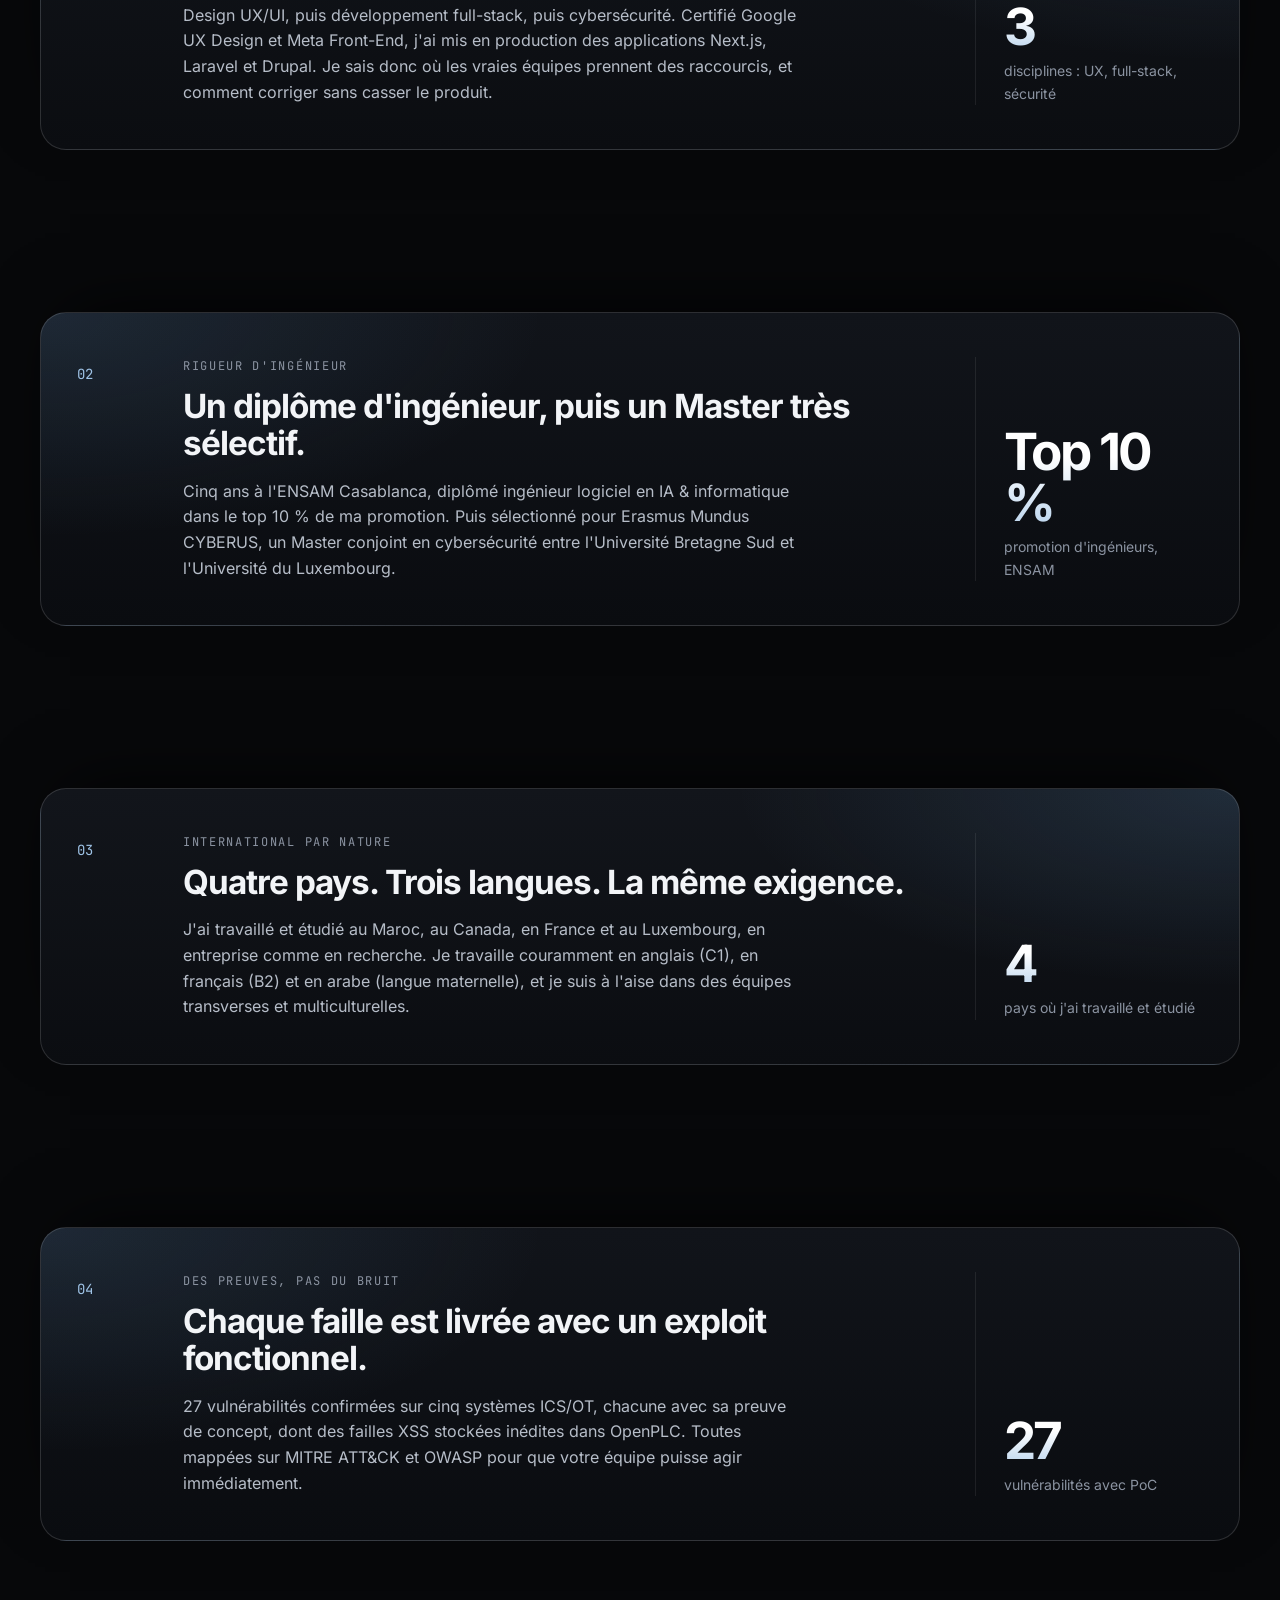
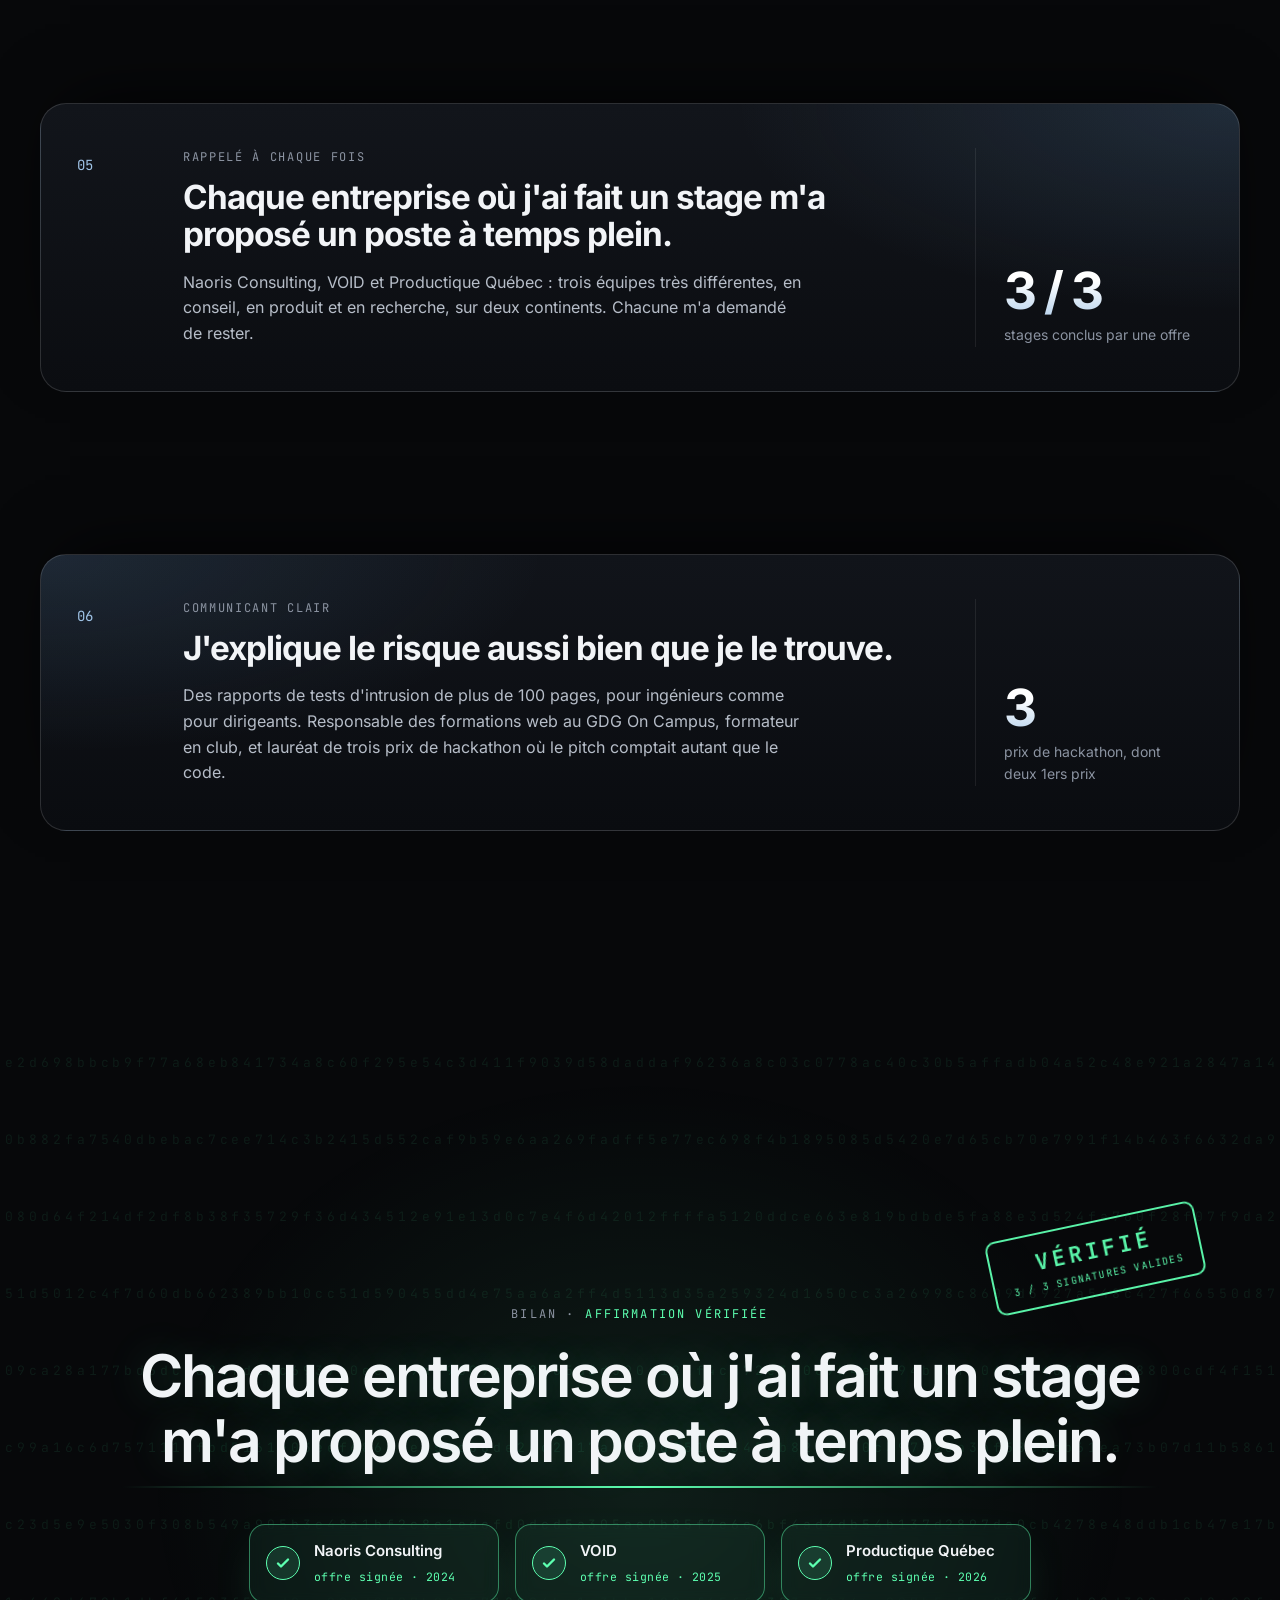
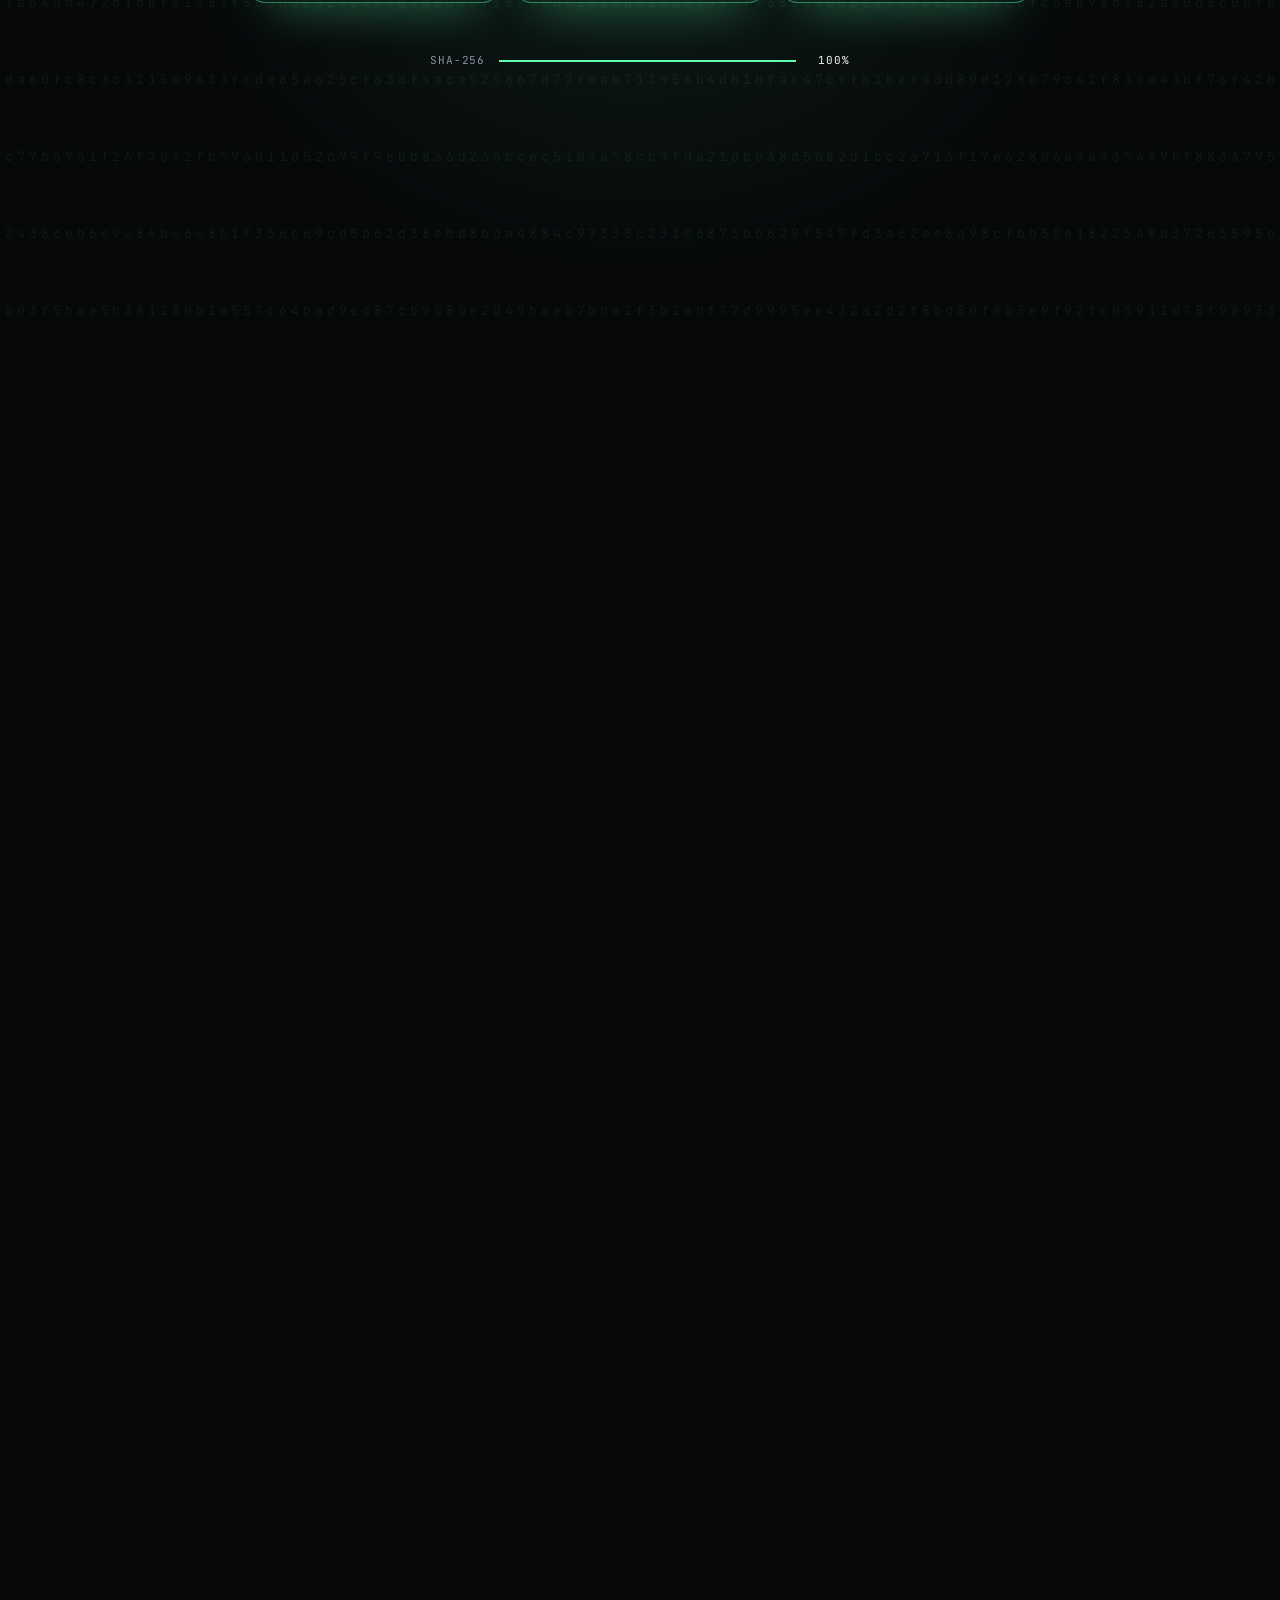
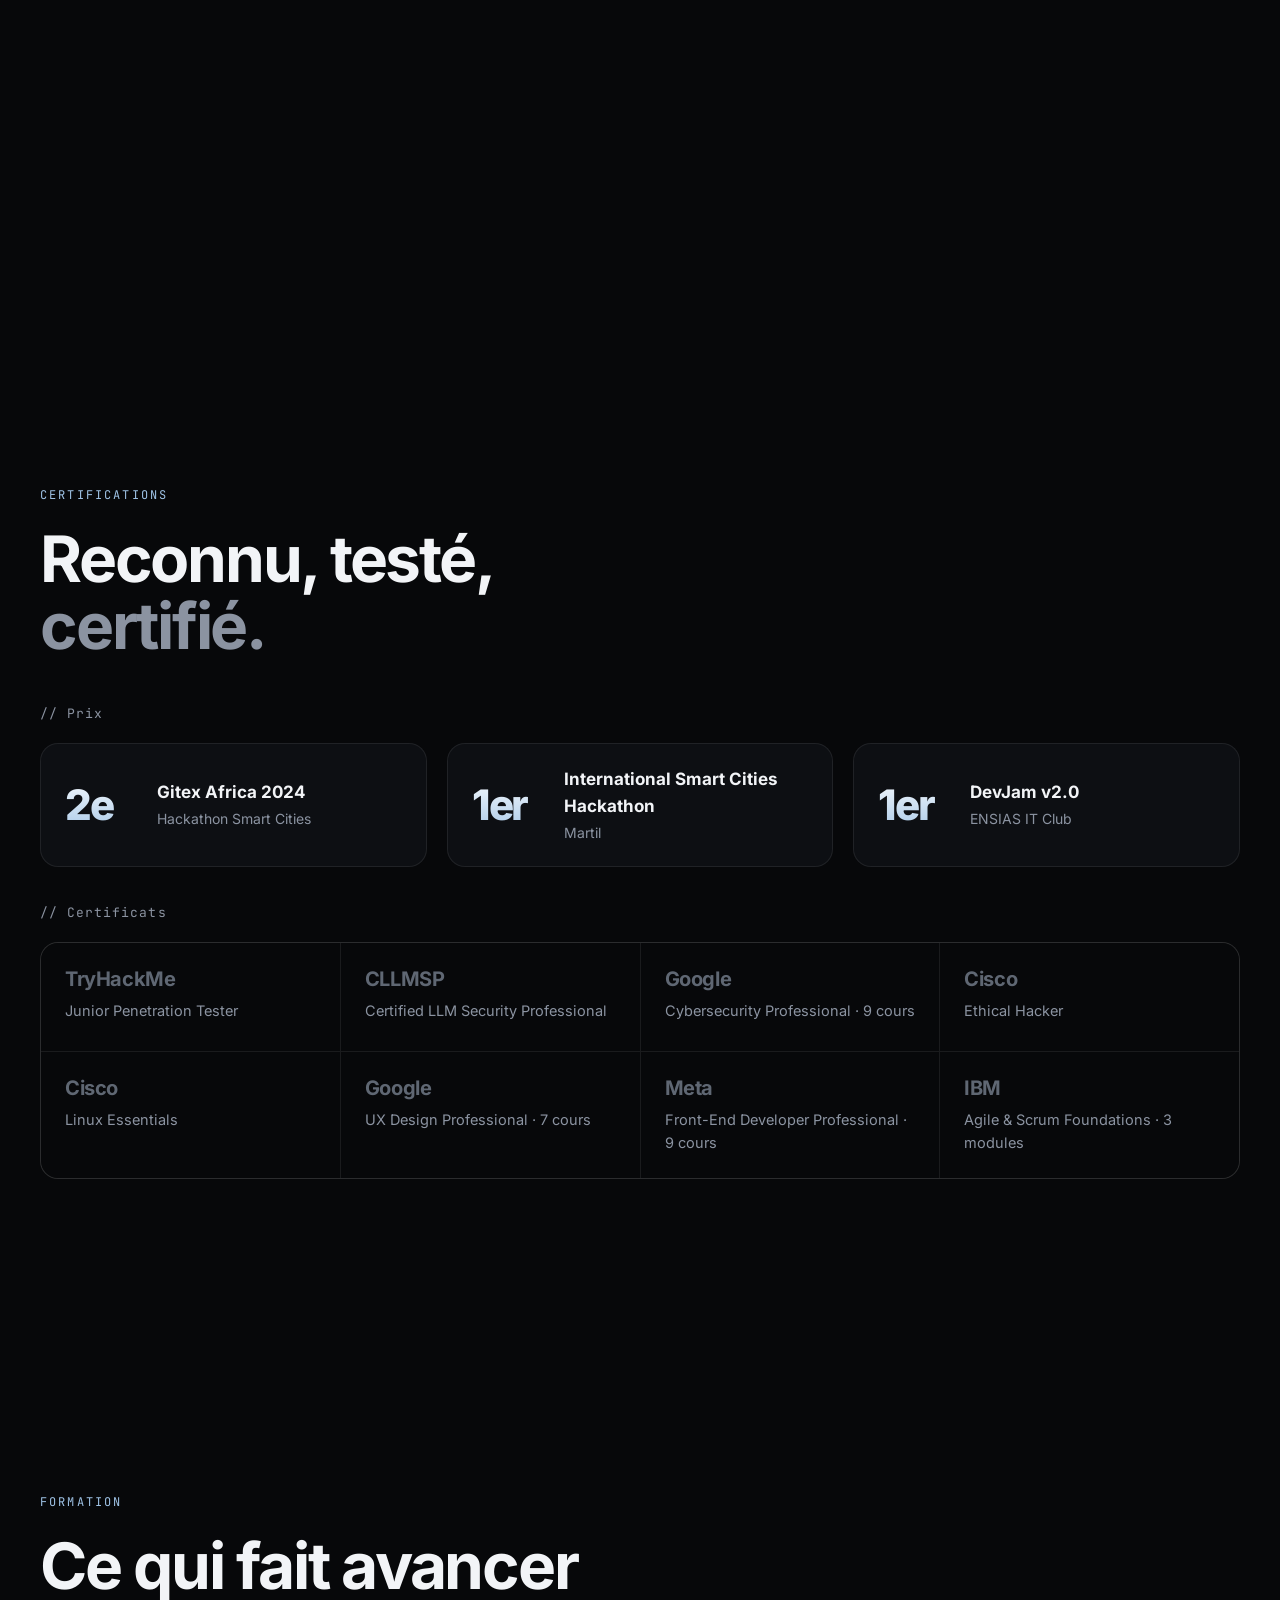
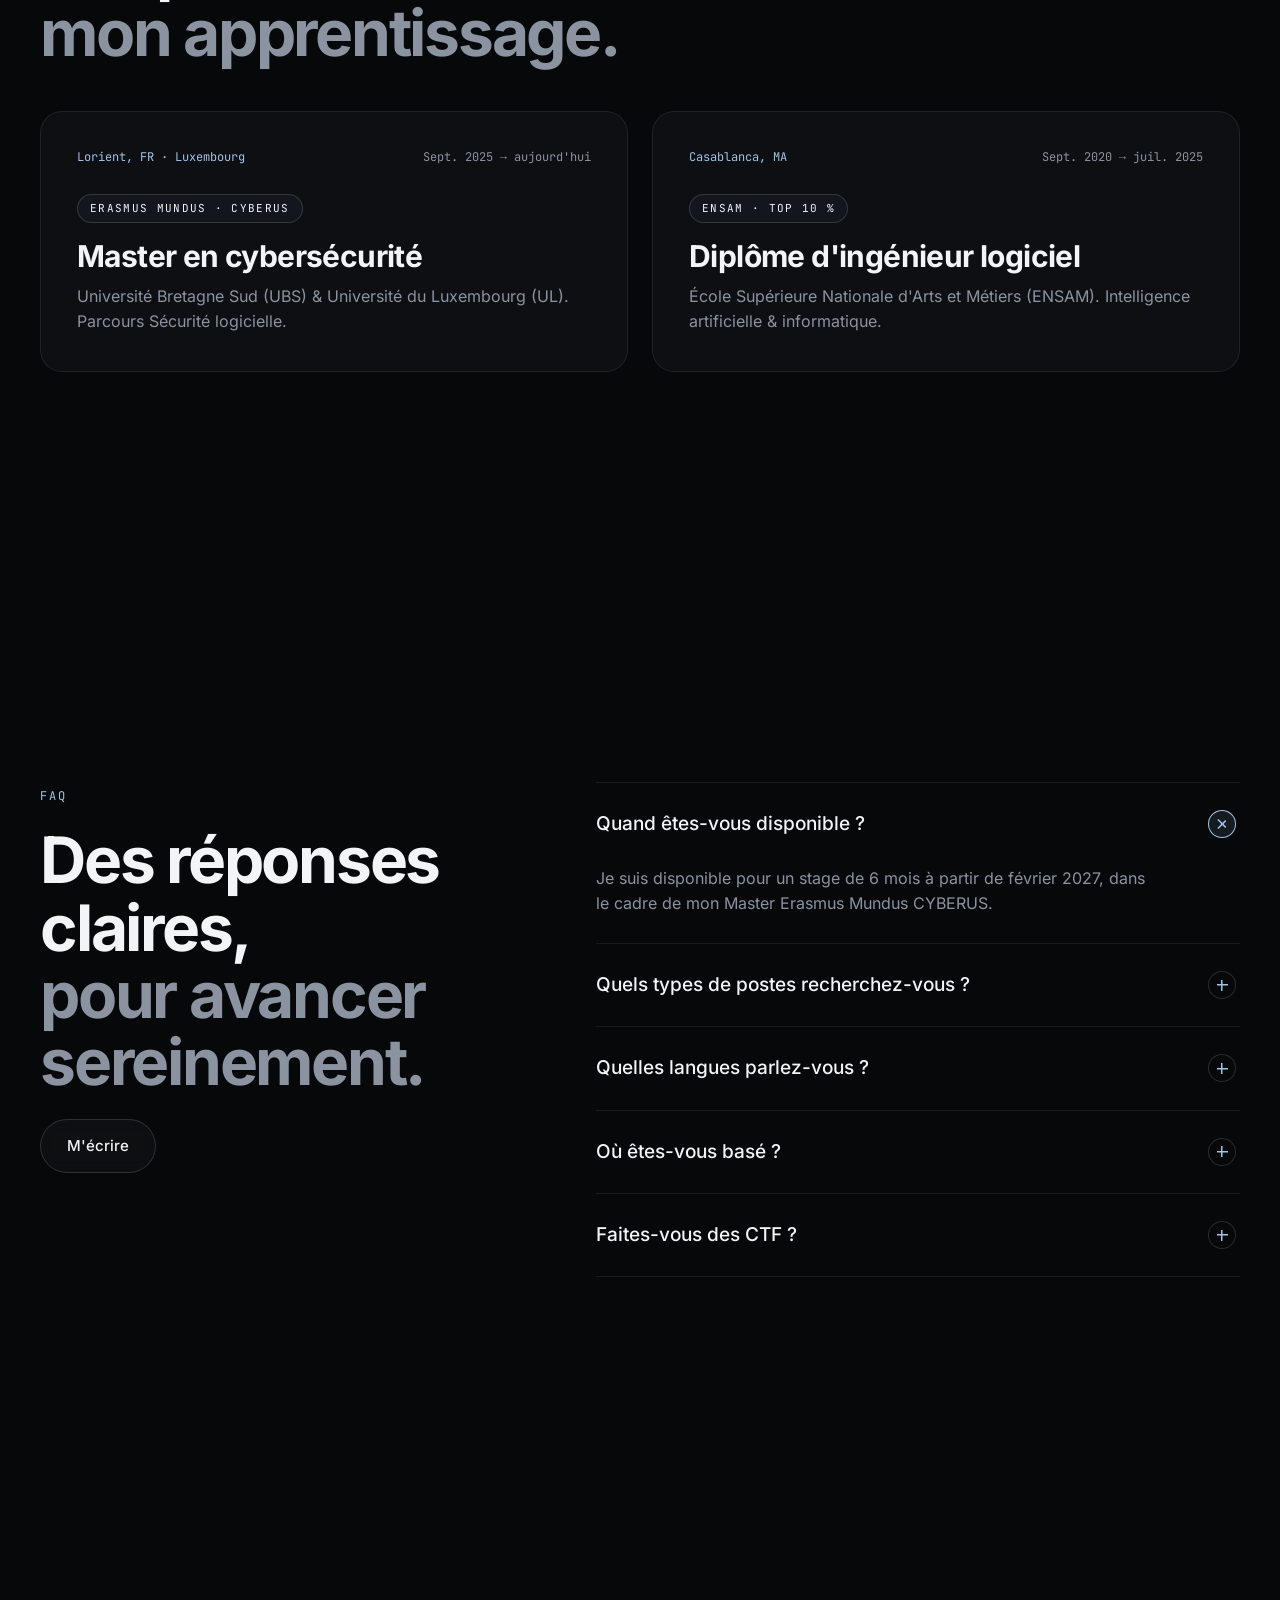
==== commit 59994a51: "Copy: every step, based in France / Luxembourg" ====
--- a/fr/index.html
+++ b/fr/index.html
@@ -584,7 +584,7 @@
           </details>
           <details class="acc reveal">
             <summary>Où êtes-vous basé&nbsp;?</summary>
-            <div class="acc__body"><p>Je suis actuellement en France, entre Lorient et le Luxembourg pour mes études. Mes expériences précédentes se sont déroulées au Maroc et au Canada.</p></div>
+            <div class="acc__body"><p>Je suis actuellement basé entre la France et le Luxembourg. Mes expériences précédentes se sont déroulées au Maroc et au Canada.</p></div>
           </details>
           <details class="acc reveal">
             <summary>Faites-vous des CTF&nbsp;?</summary>
@@ -627,7 +627,7 @@
         </div>
         <div>
           <h4 class="mono">Basé à</h4>
-          <p>France &middot; Lorient / Luxembourg</p>
+          <p>France / Luxembourg</p>
           <p class="mono footer__time">Heure locale <span id="localTime">00:00</span></p>
         </div>
       </div>
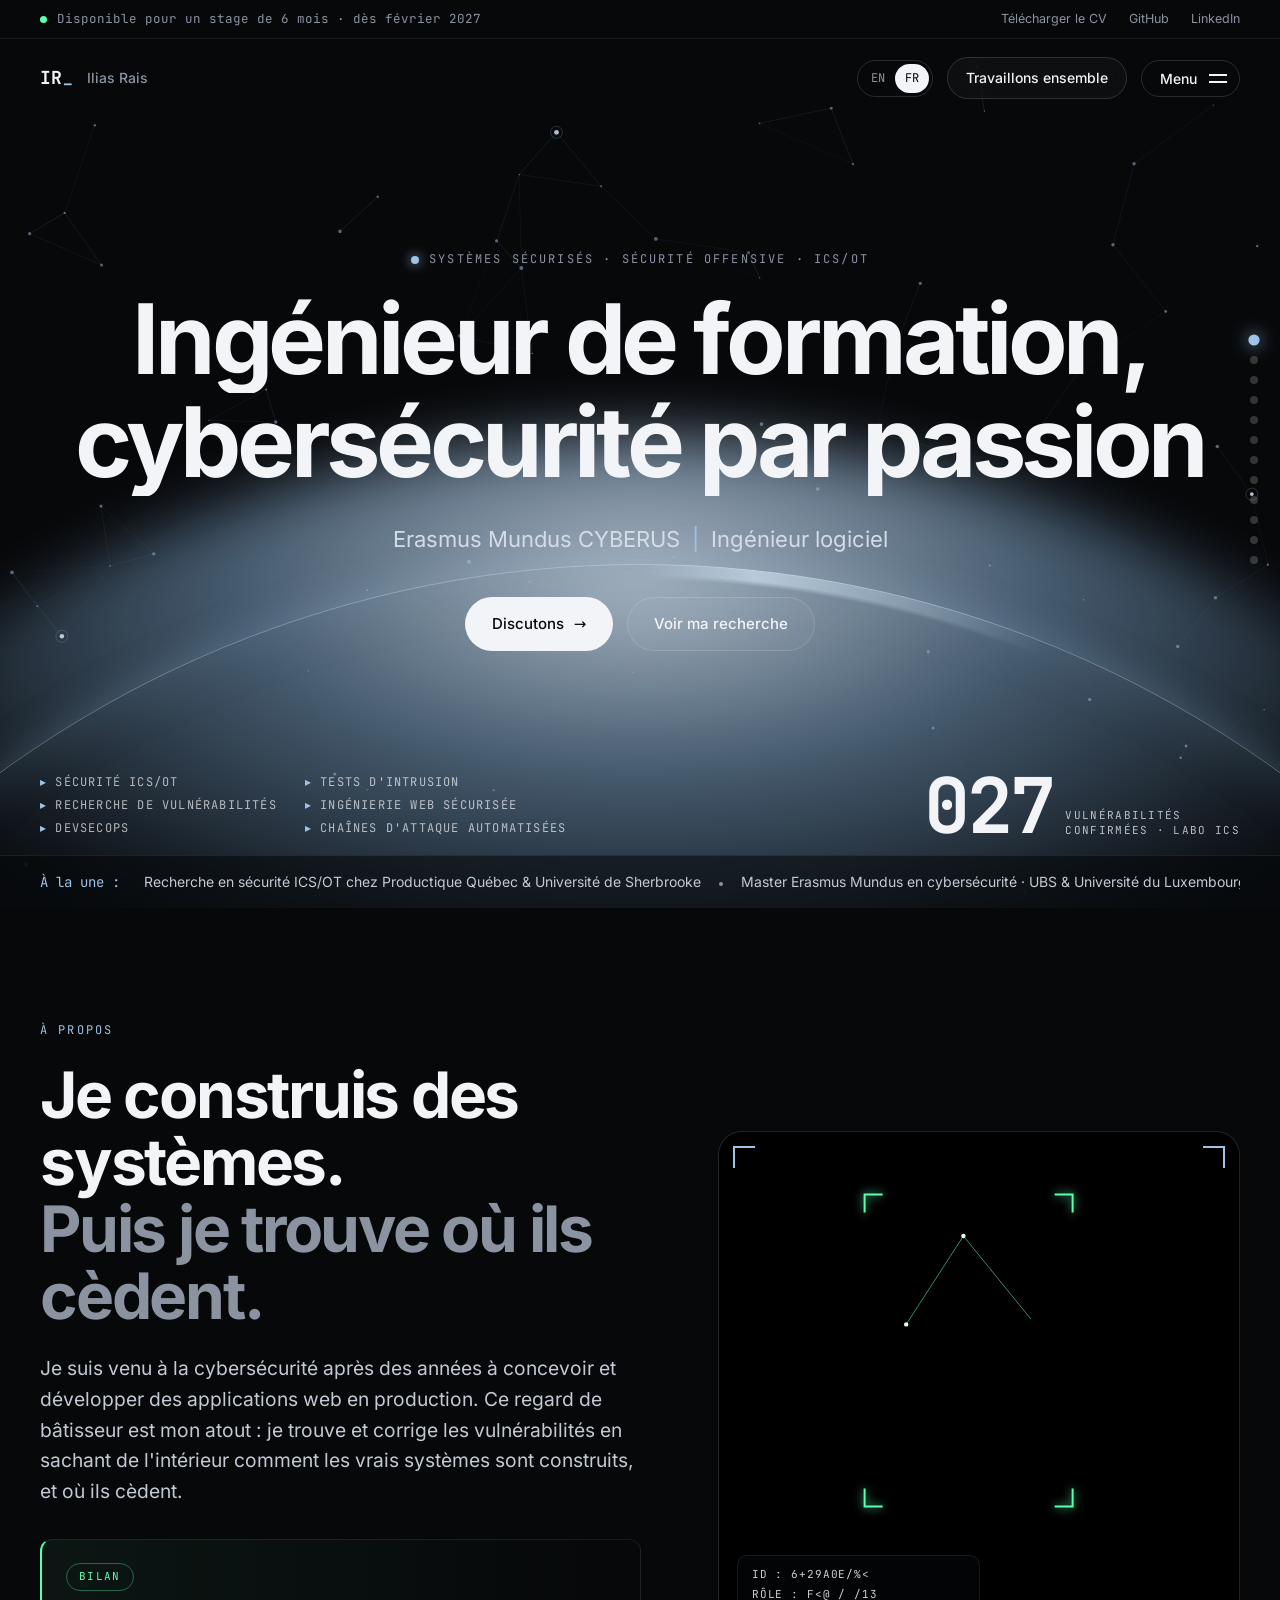
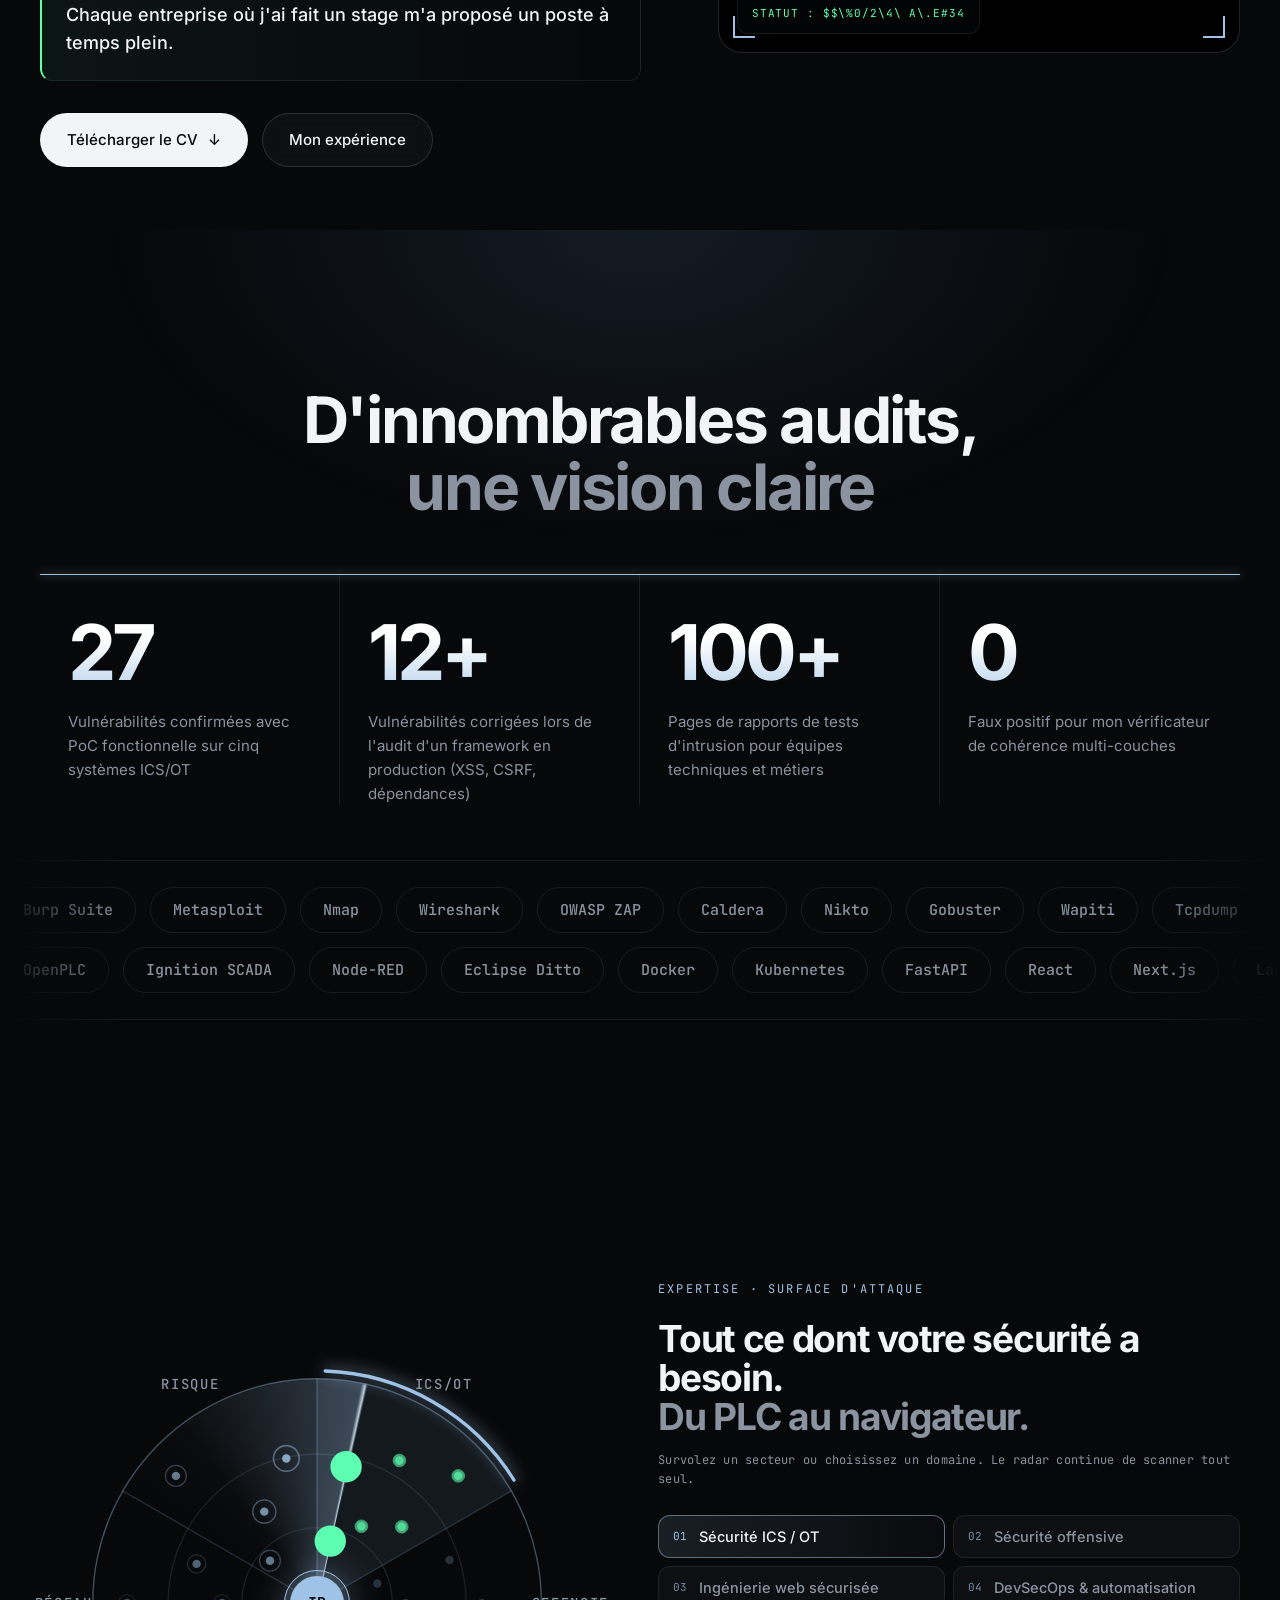
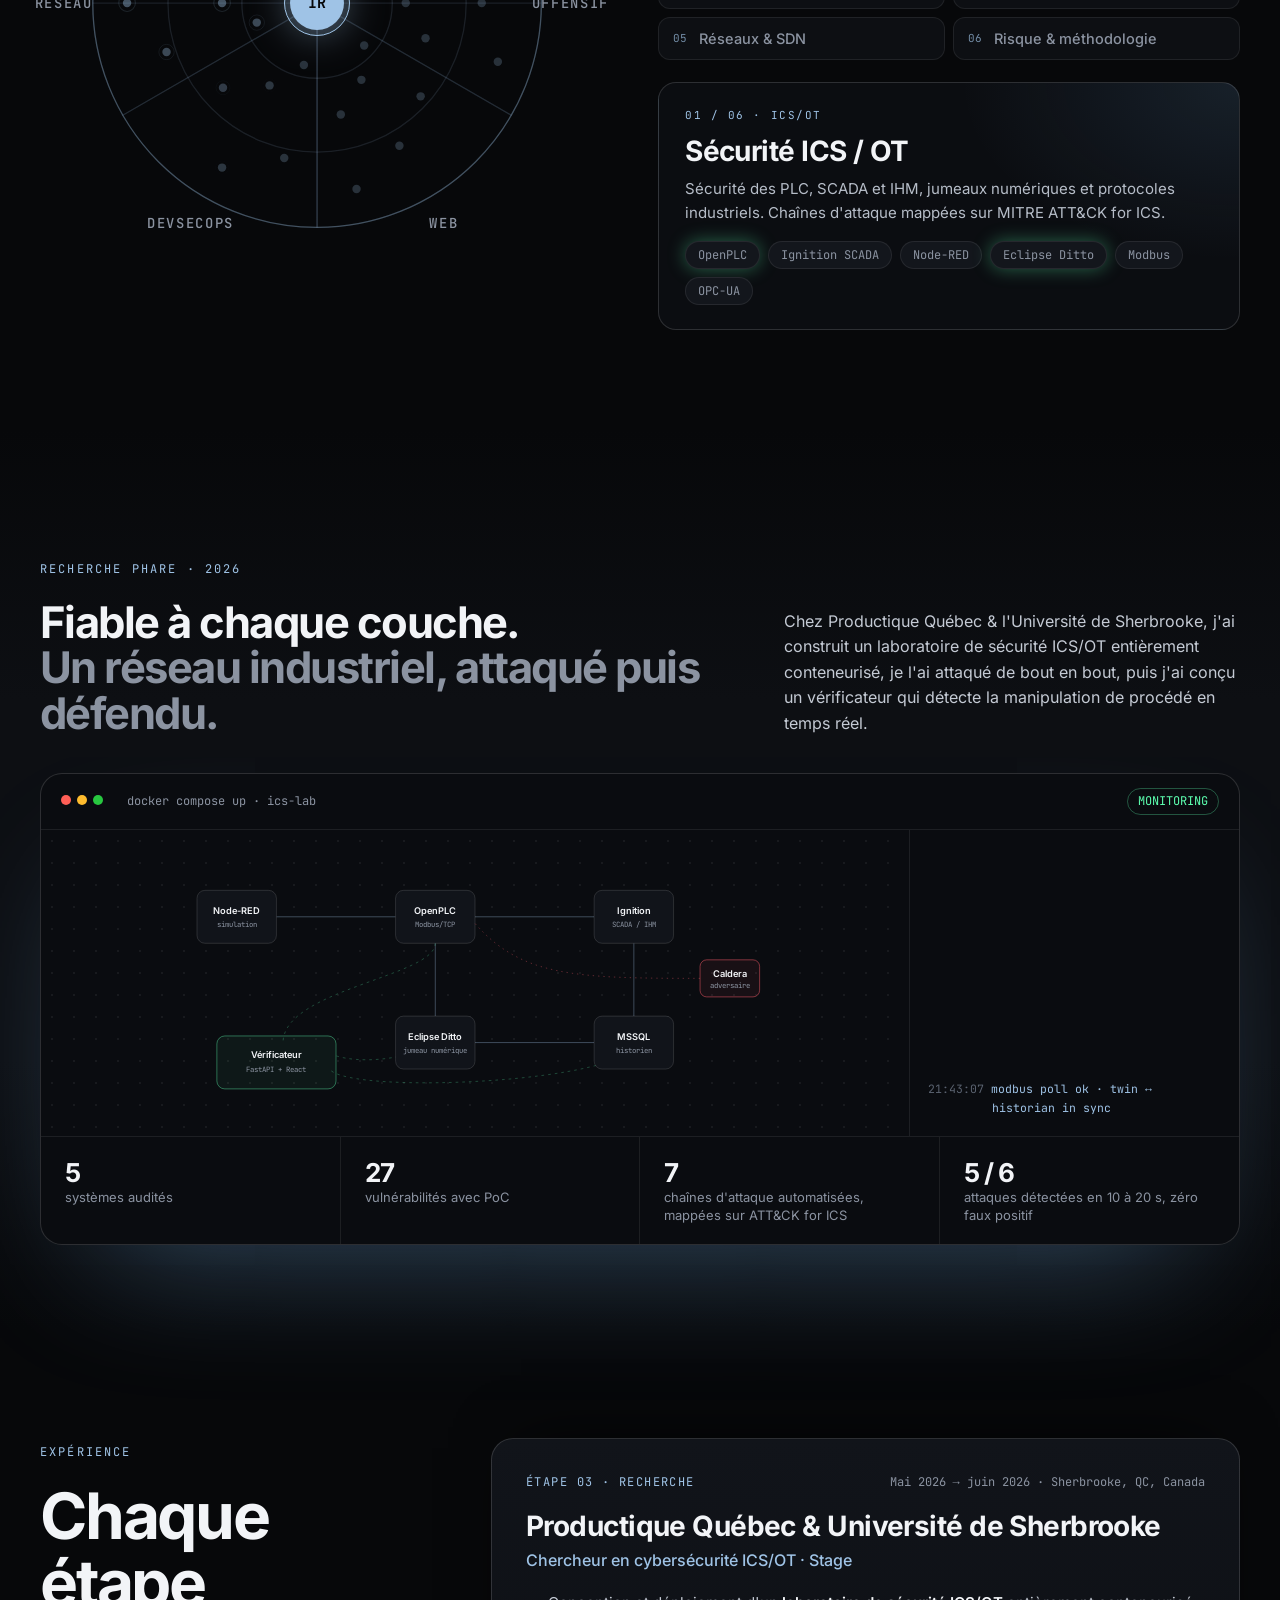
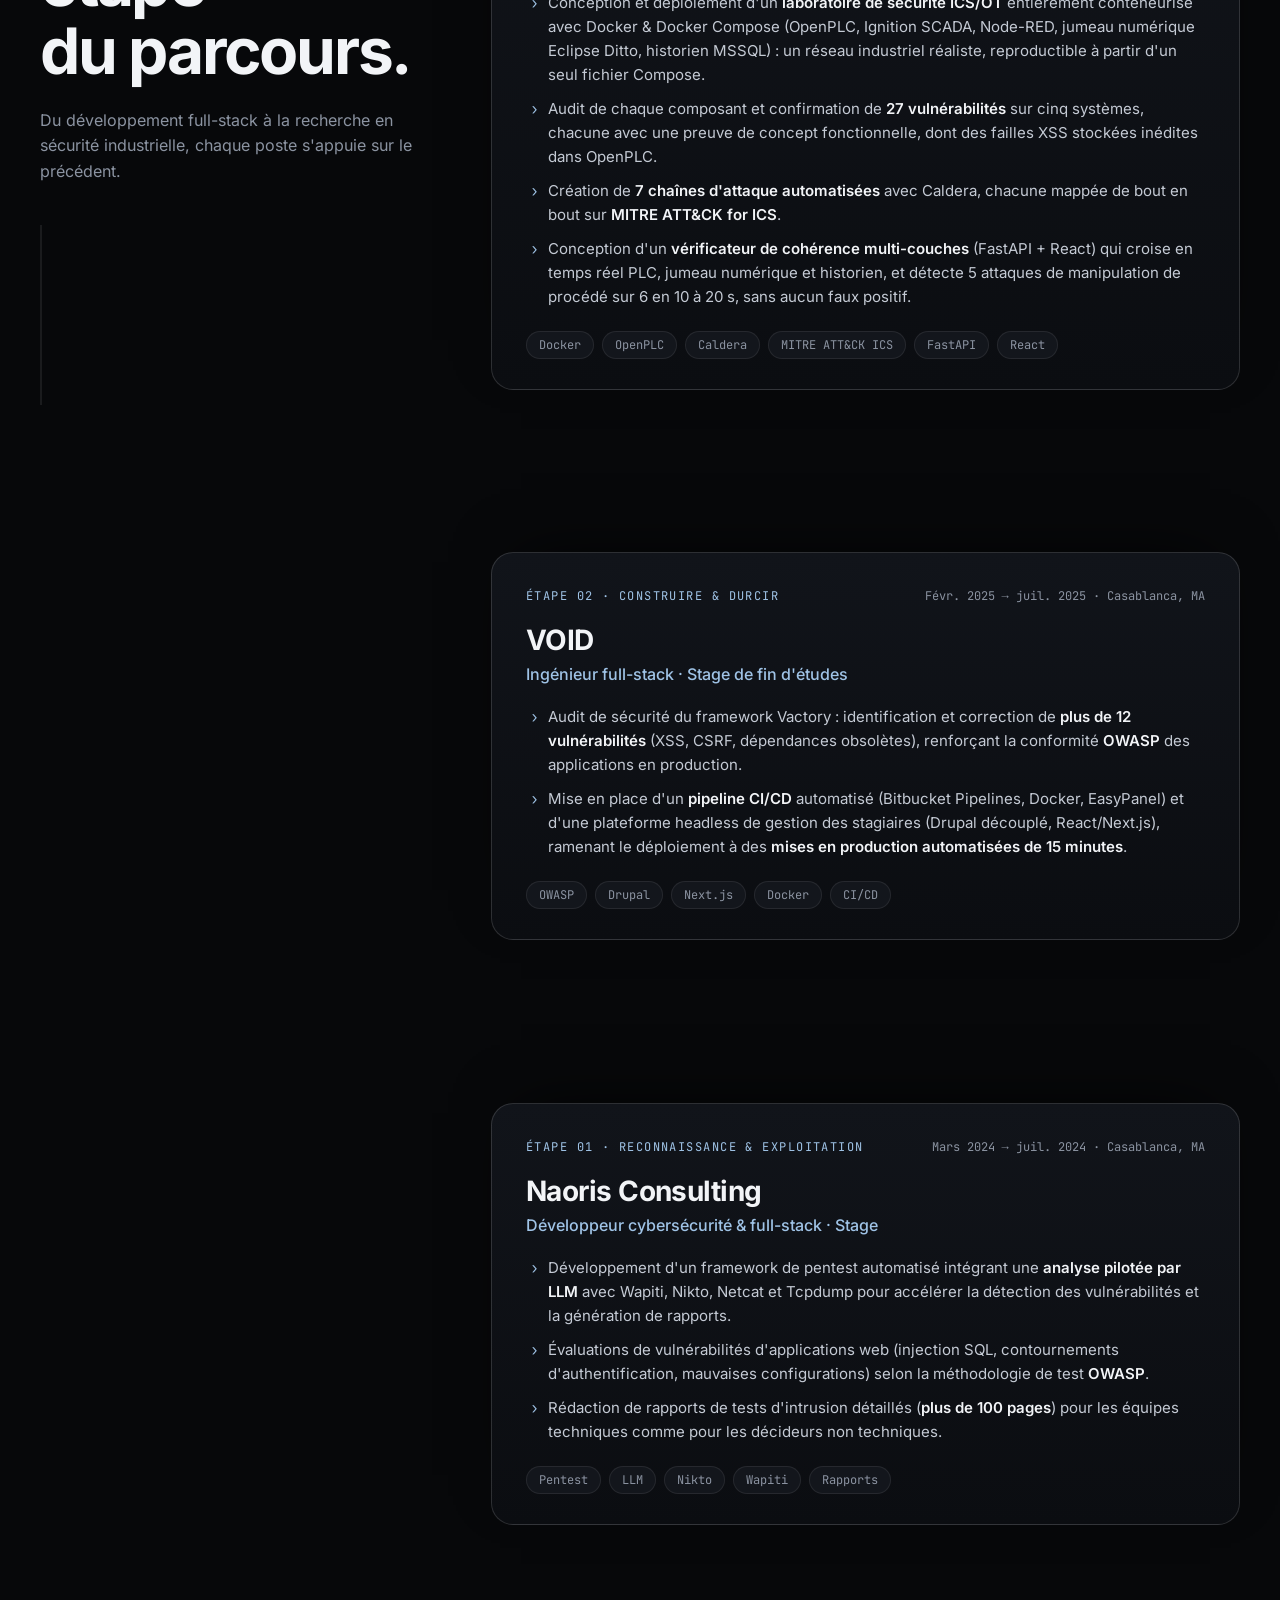
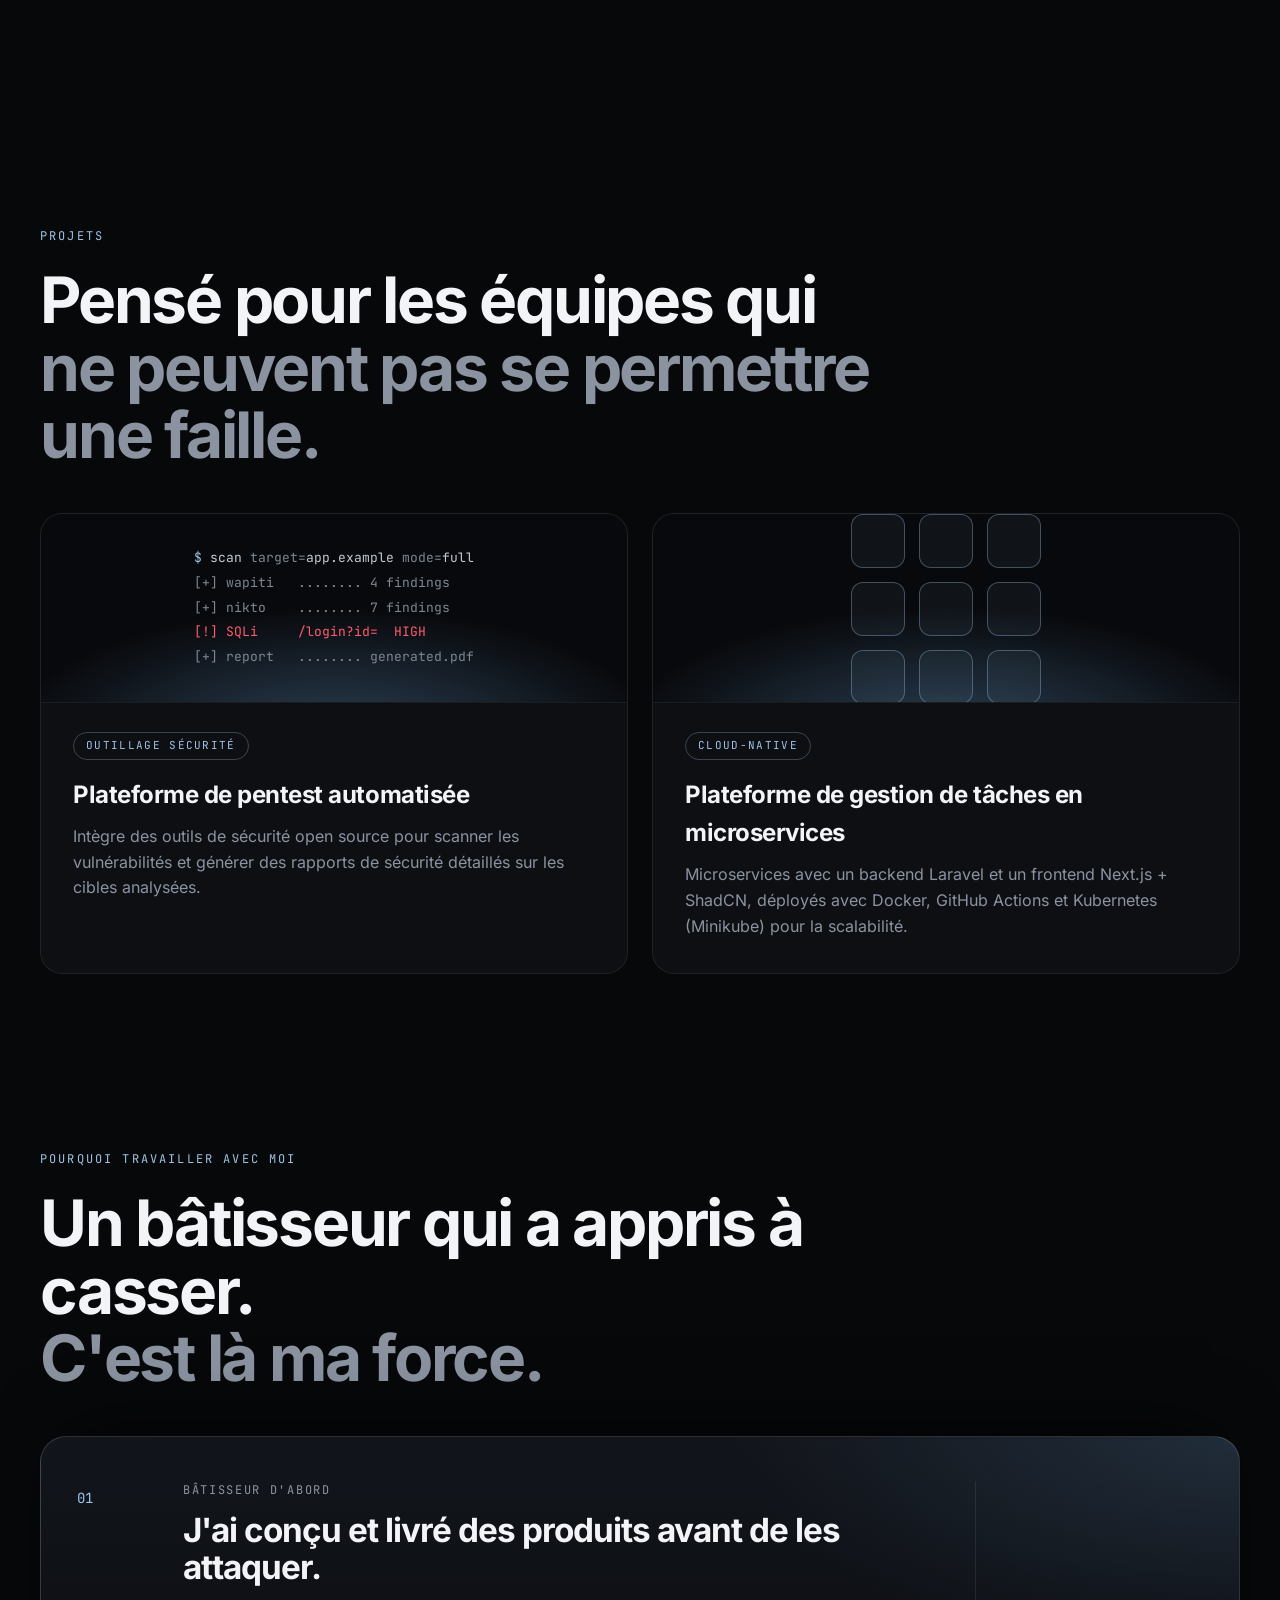
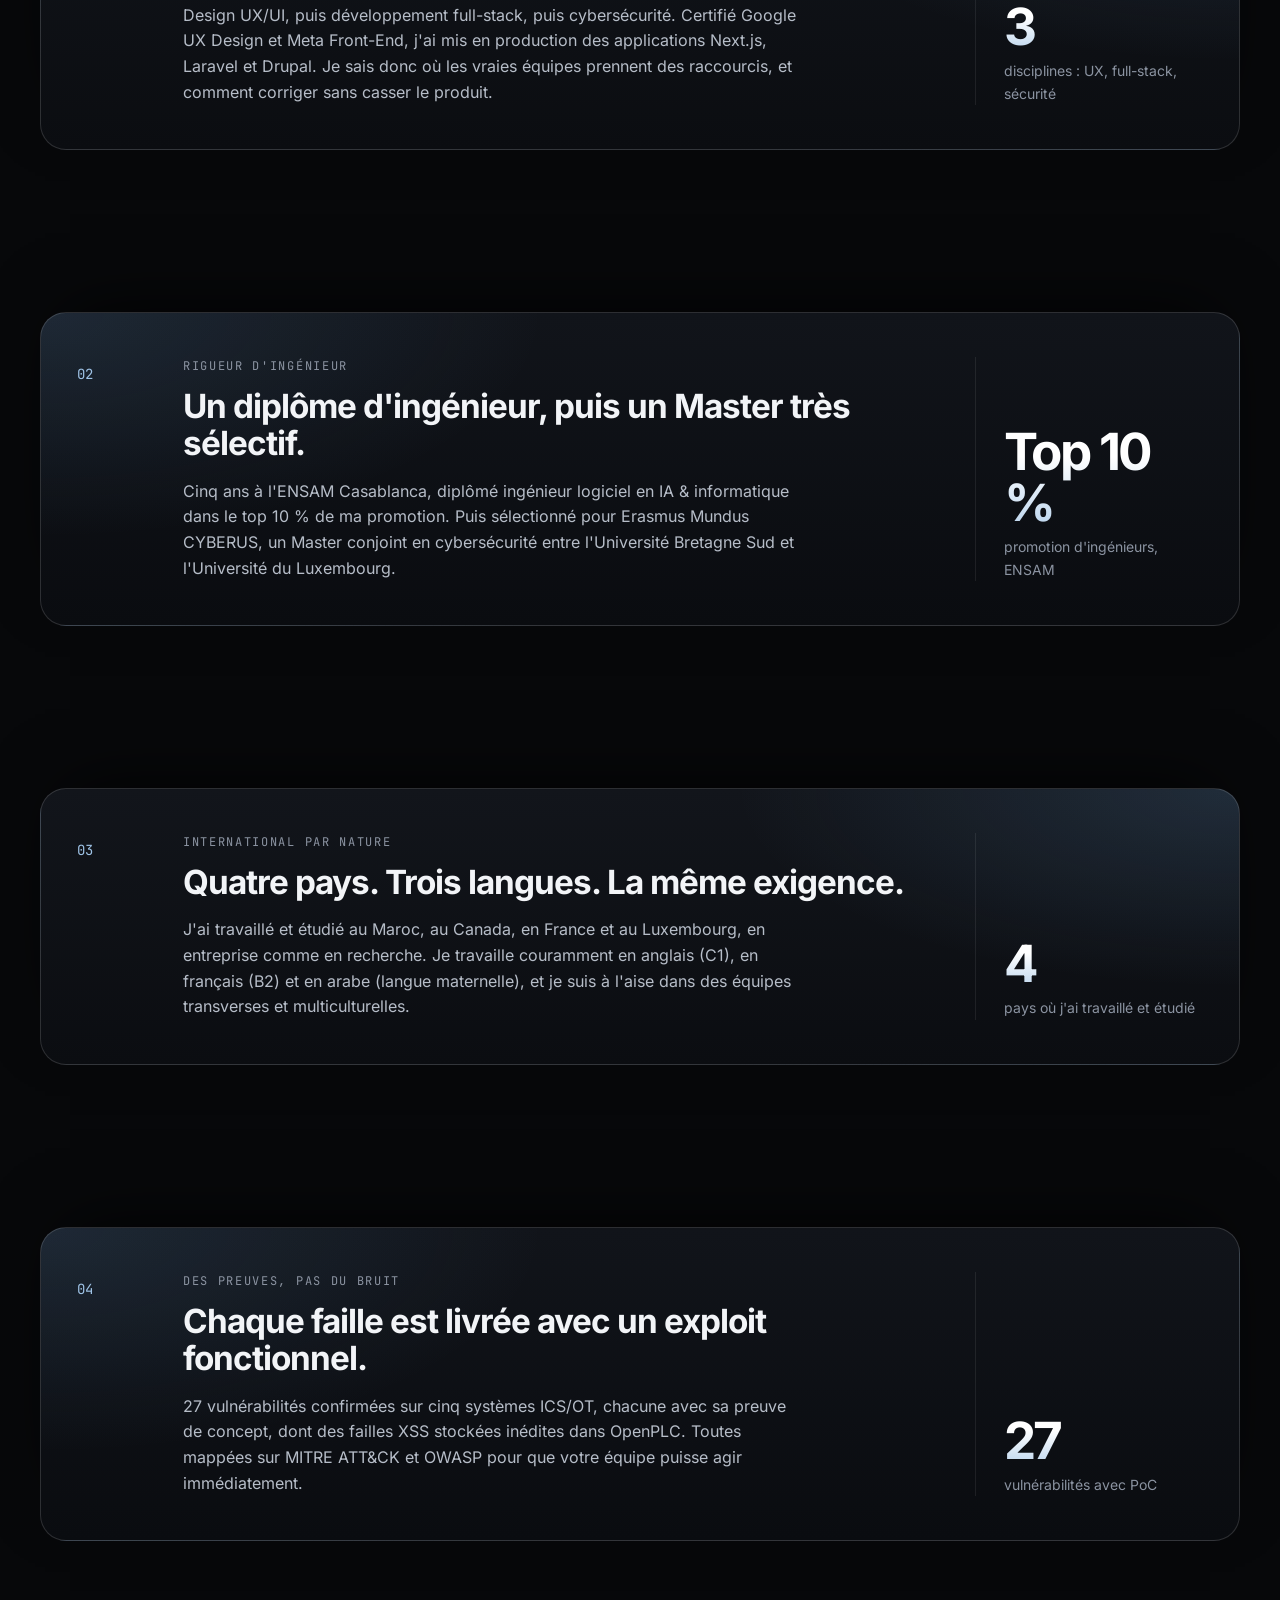
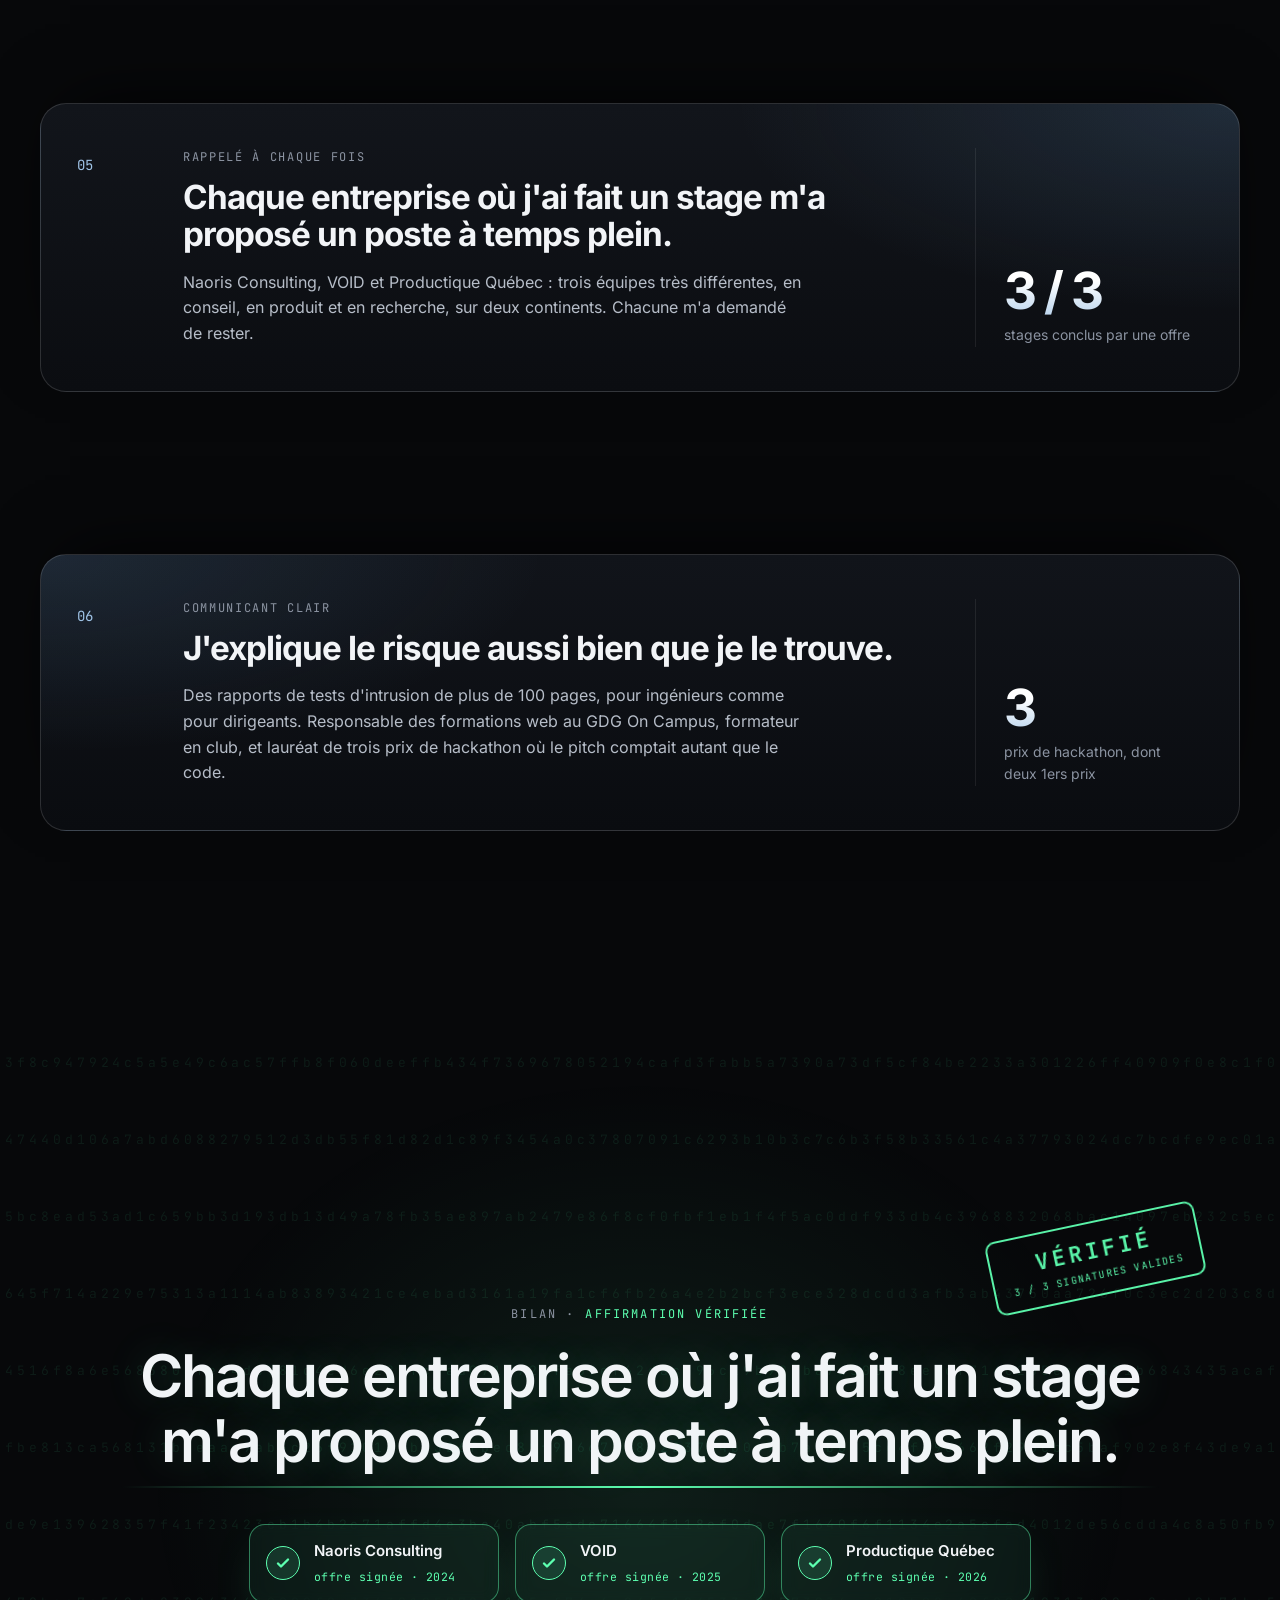
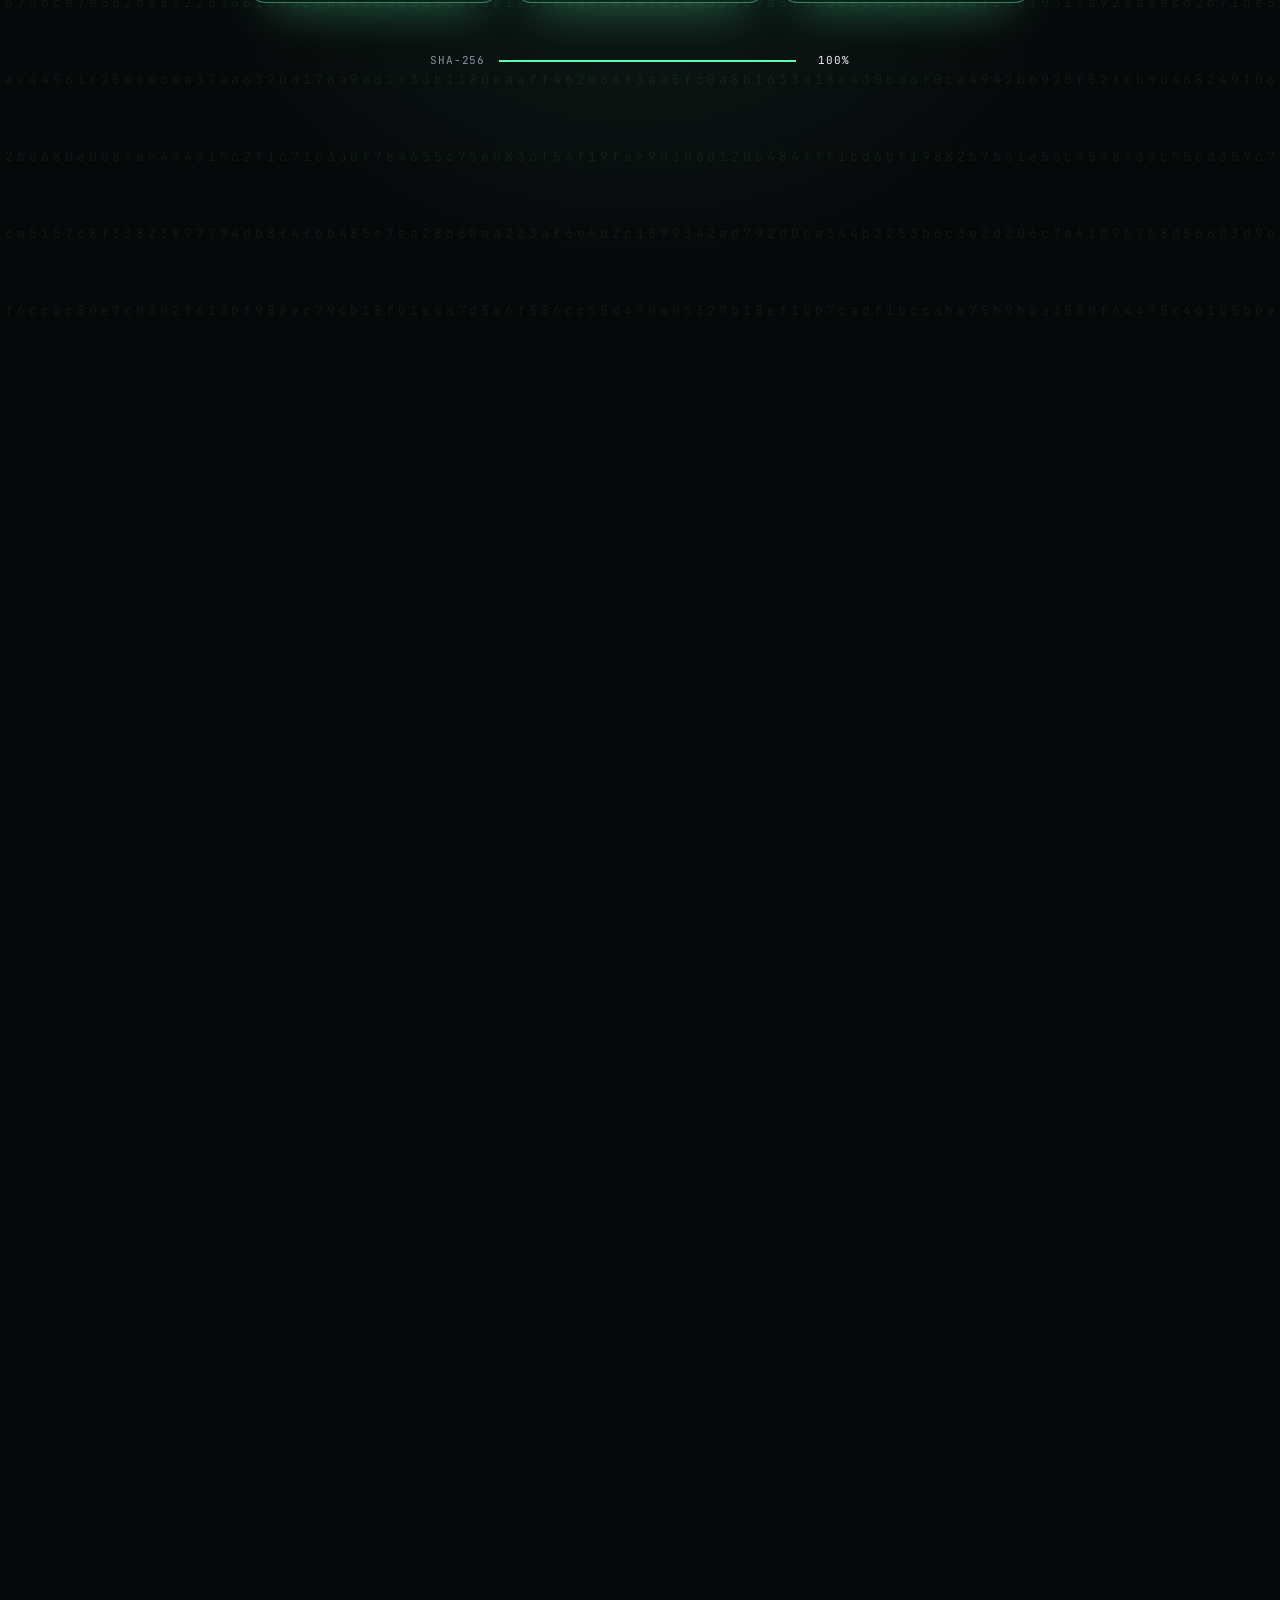
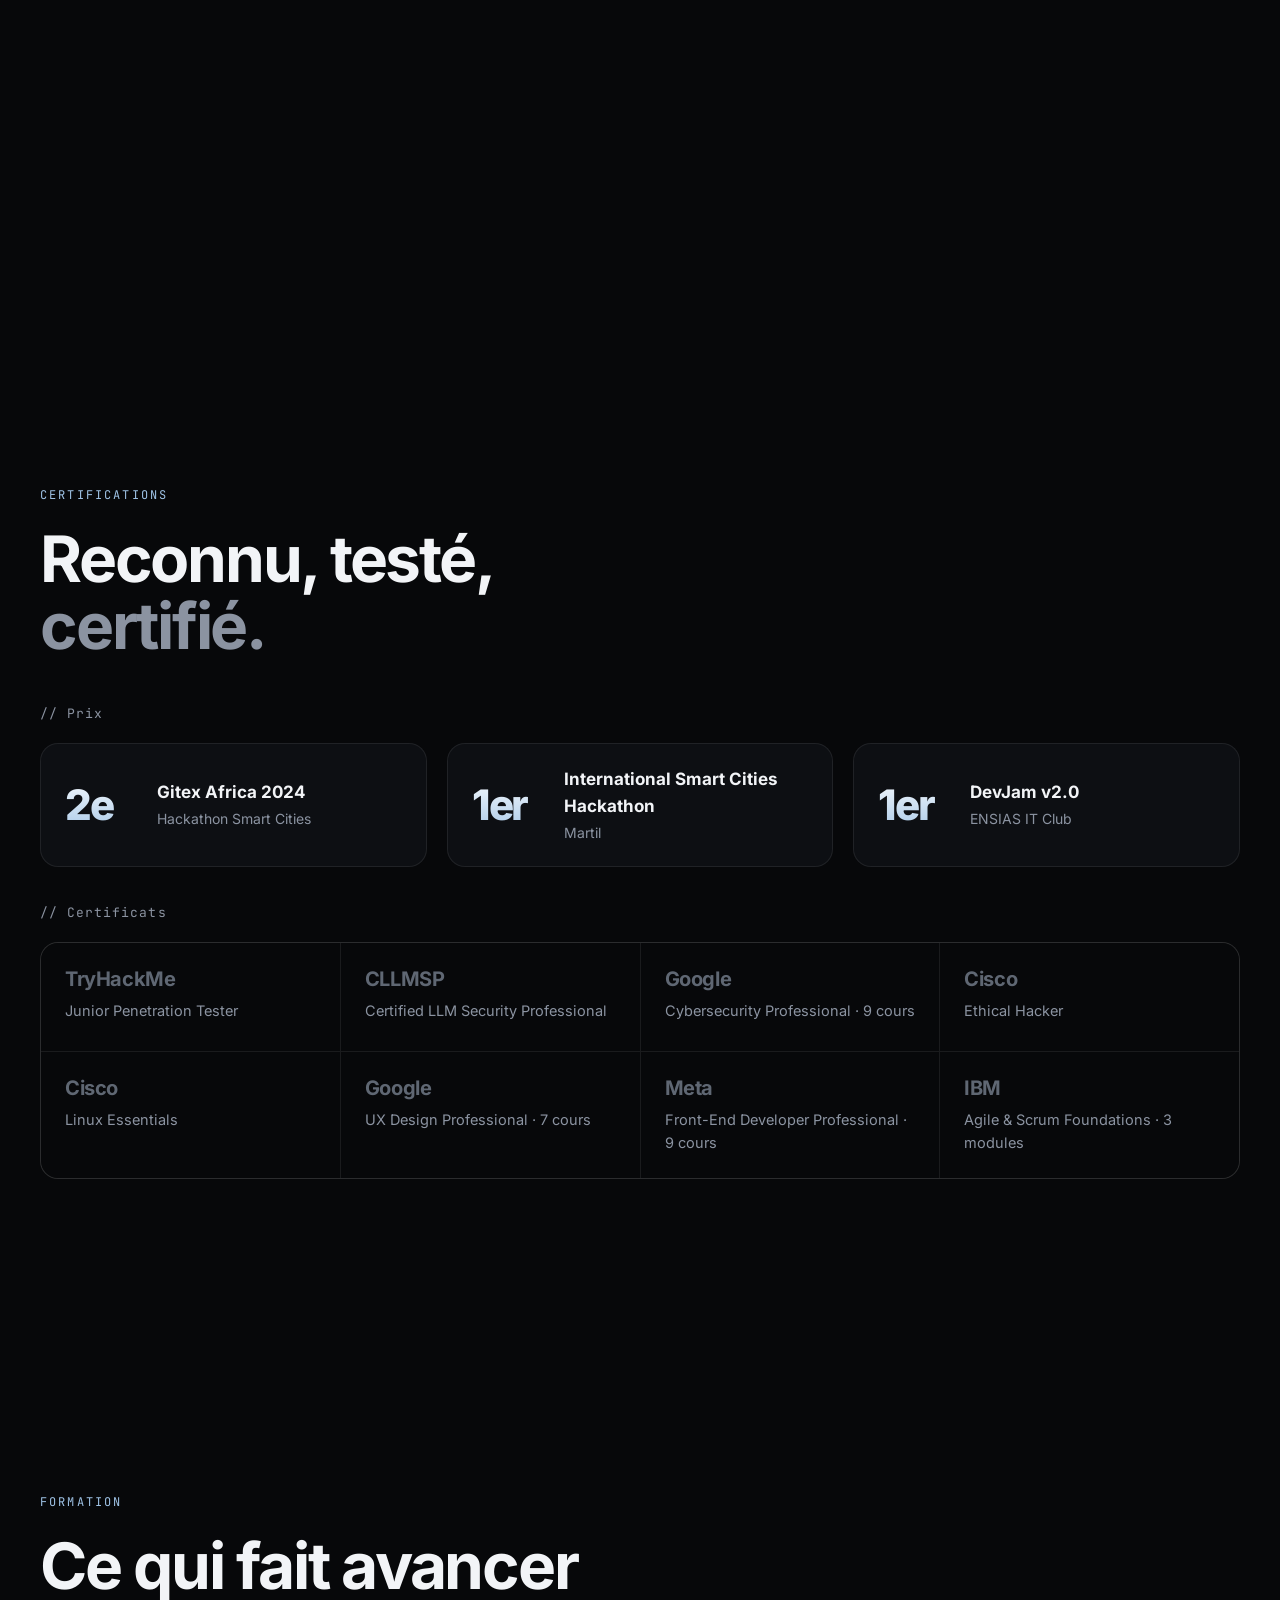
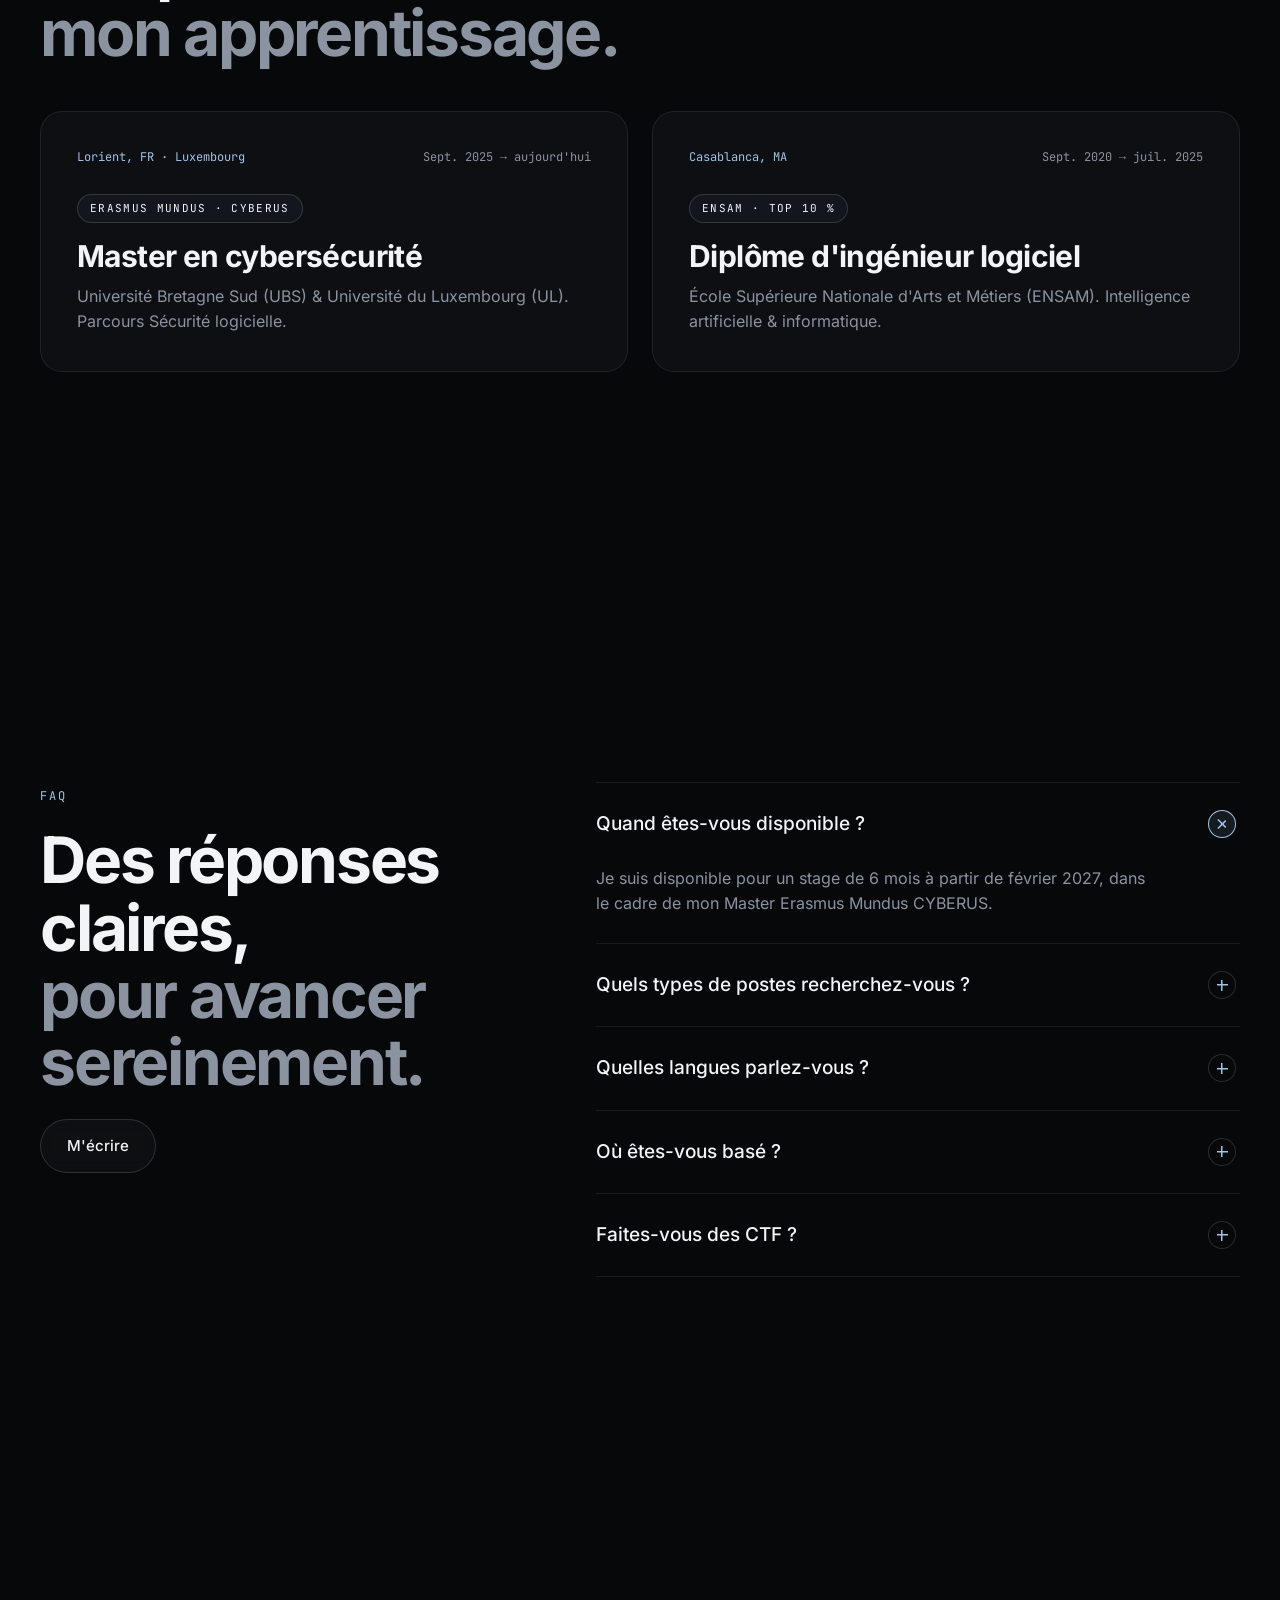
==== commit d9115717: "Add Vercel Web Analytics" ====
--- a/fr/index.html
+++ b/fr/index.html
@@ -640,5 +640,7 @@
   </footer>
 
   <script src="../script.js?v=6"></script>
+  <script>window.va = window.va || function () { (window.vaq = window.vaq || []).push(arguments); };</script>
+  <script defer src="/_vercel/insights/script.js"></script>
 </body>
 </html>
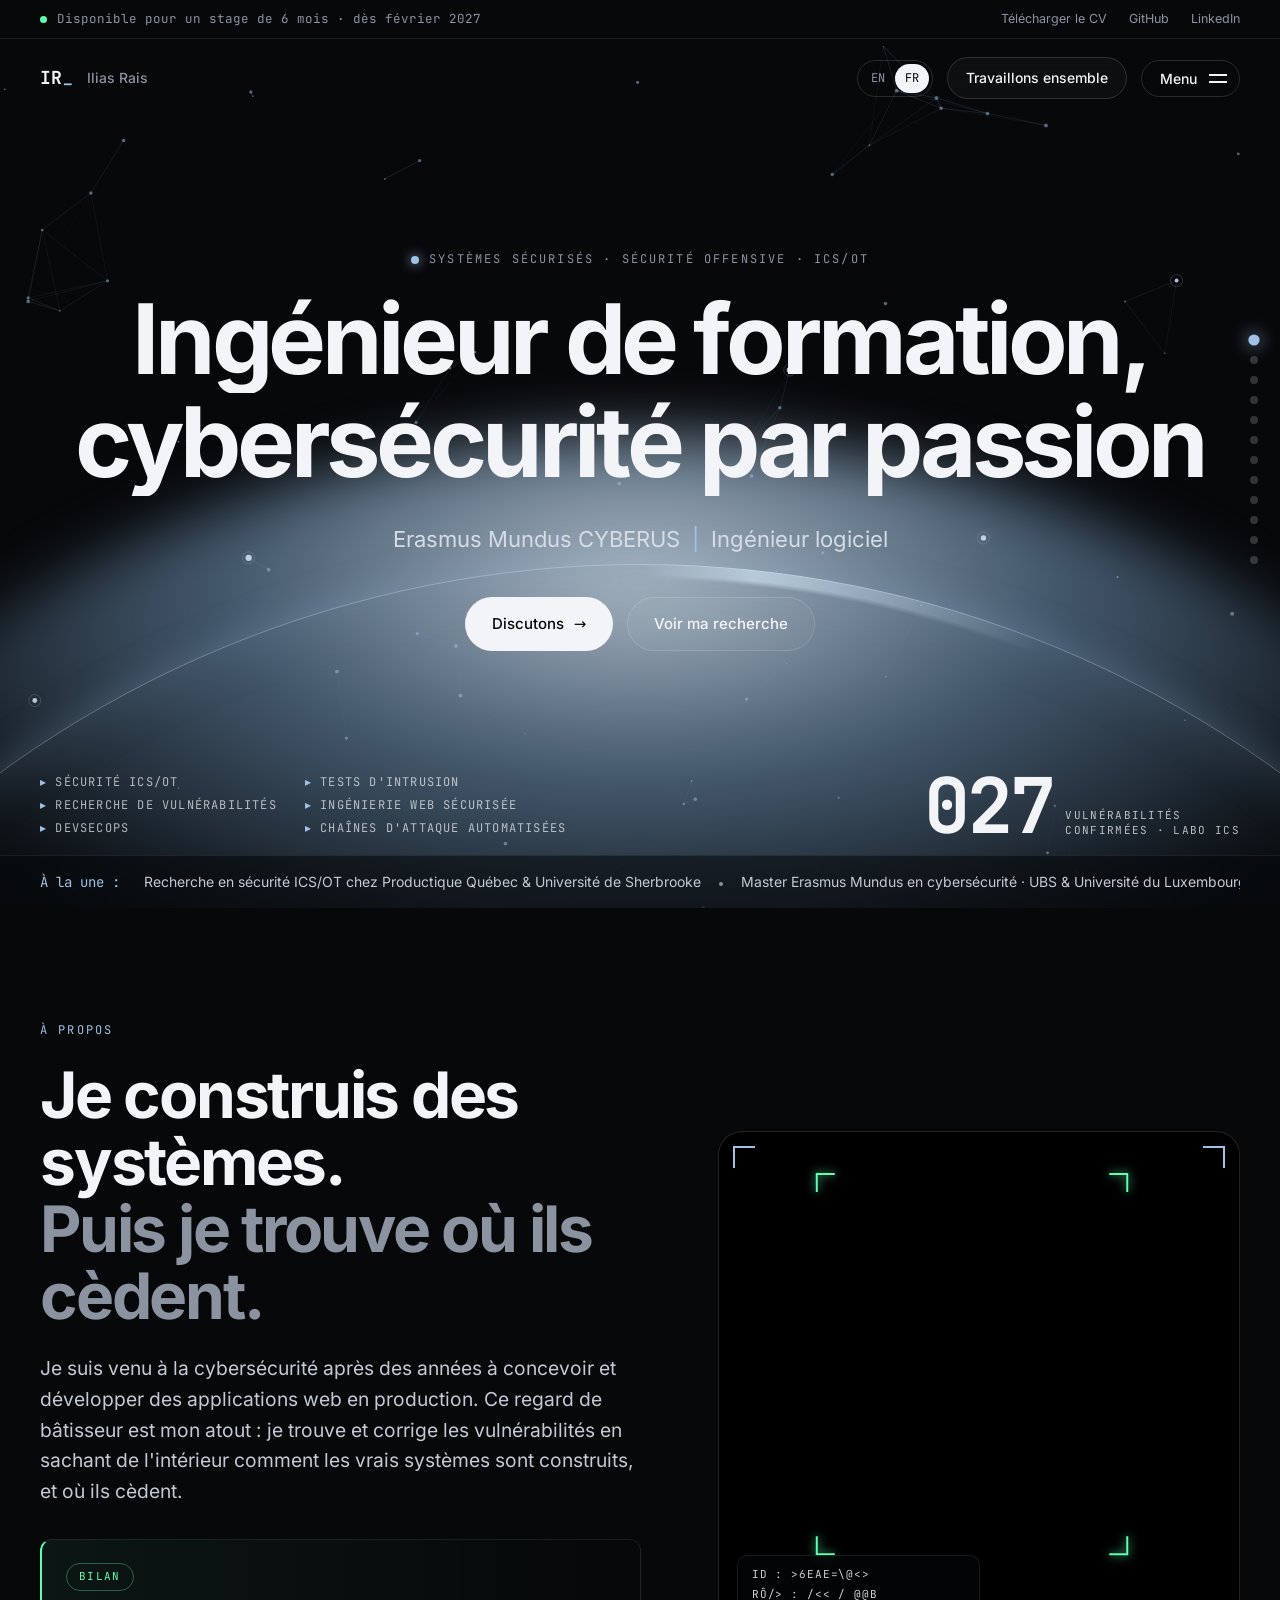
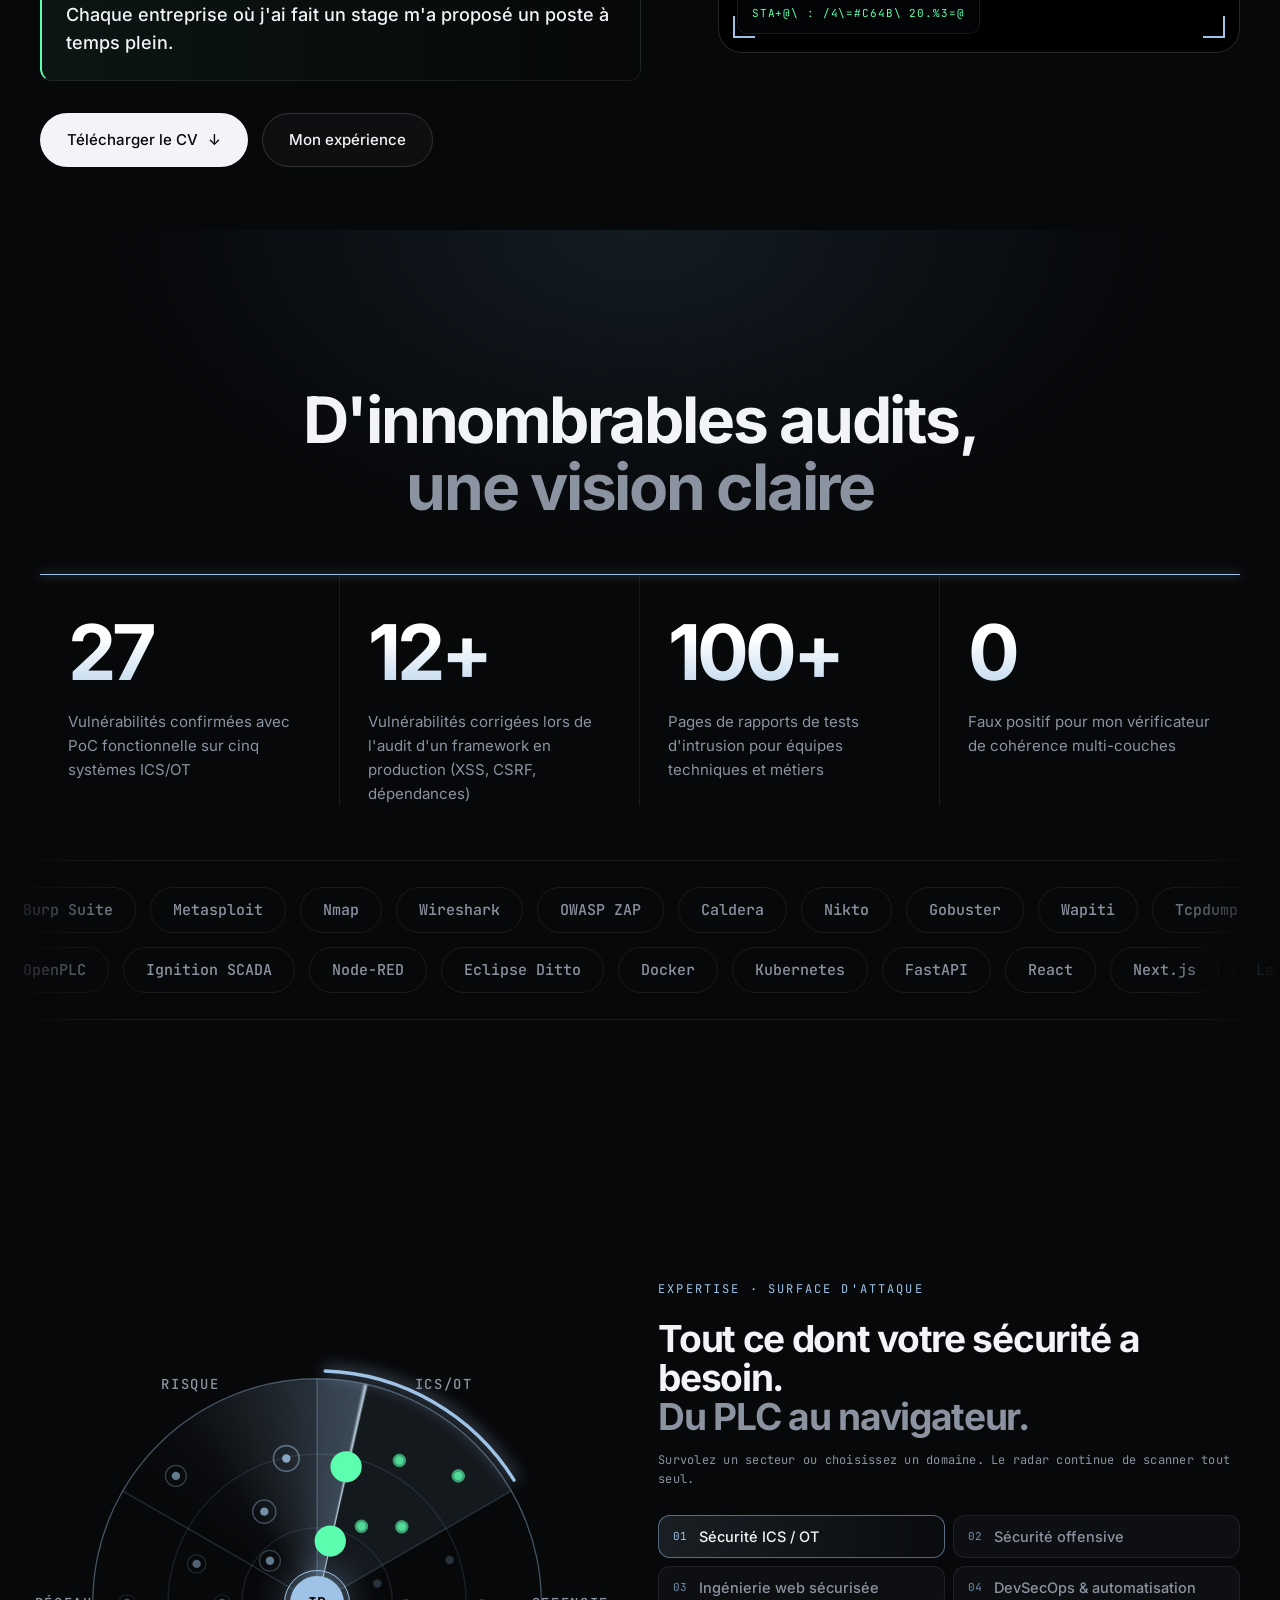
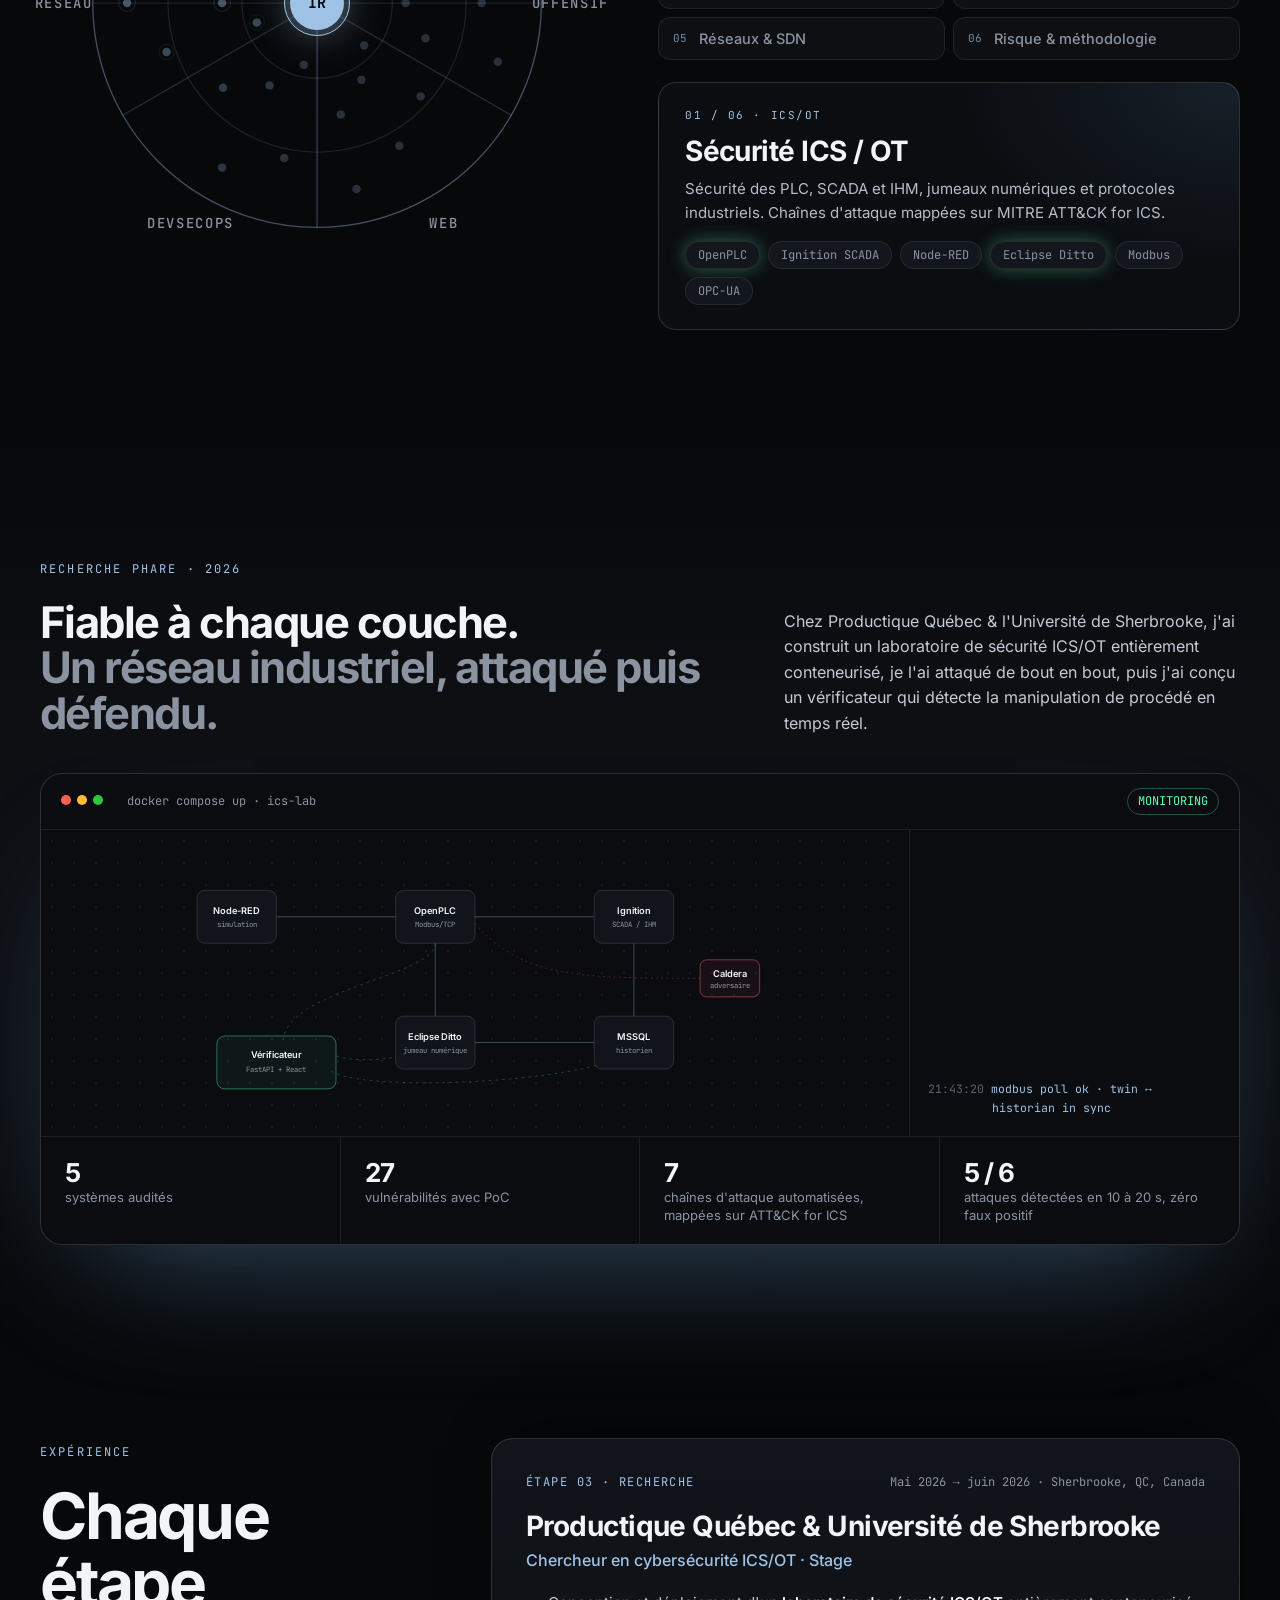
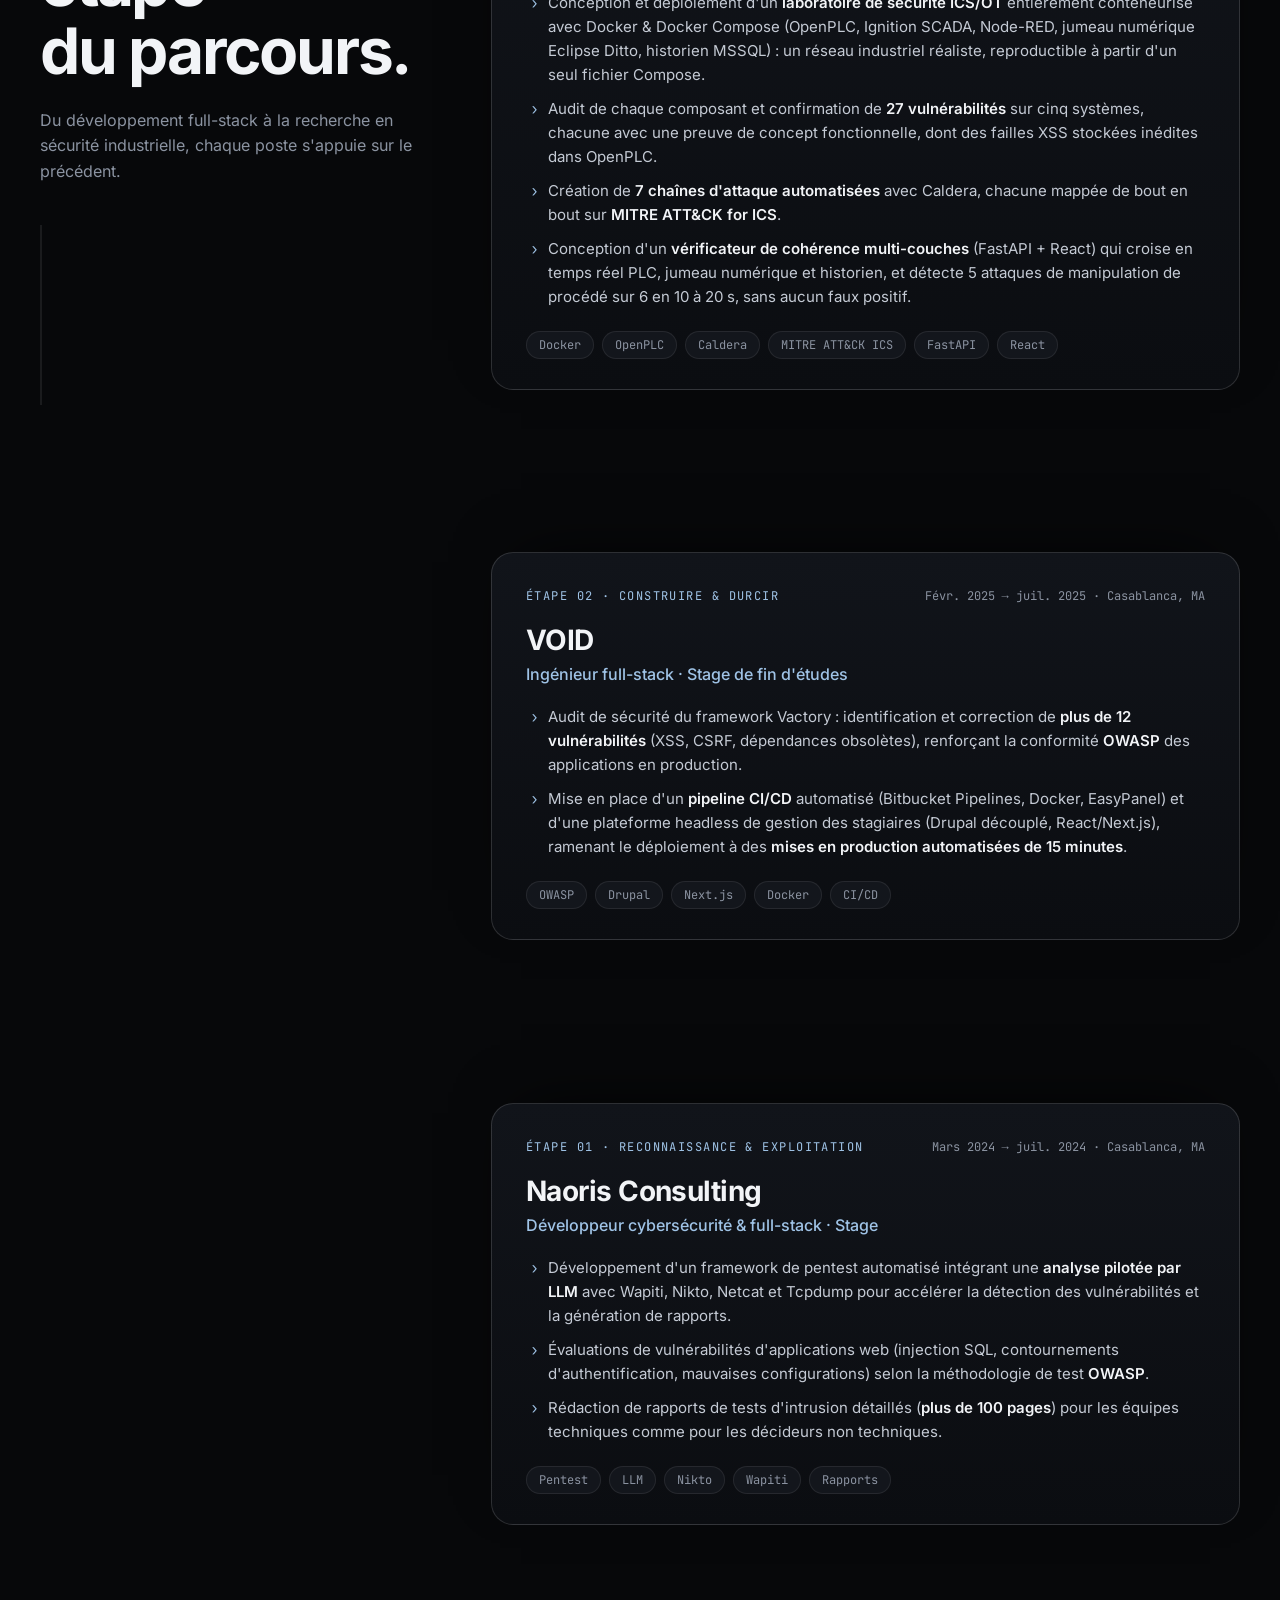
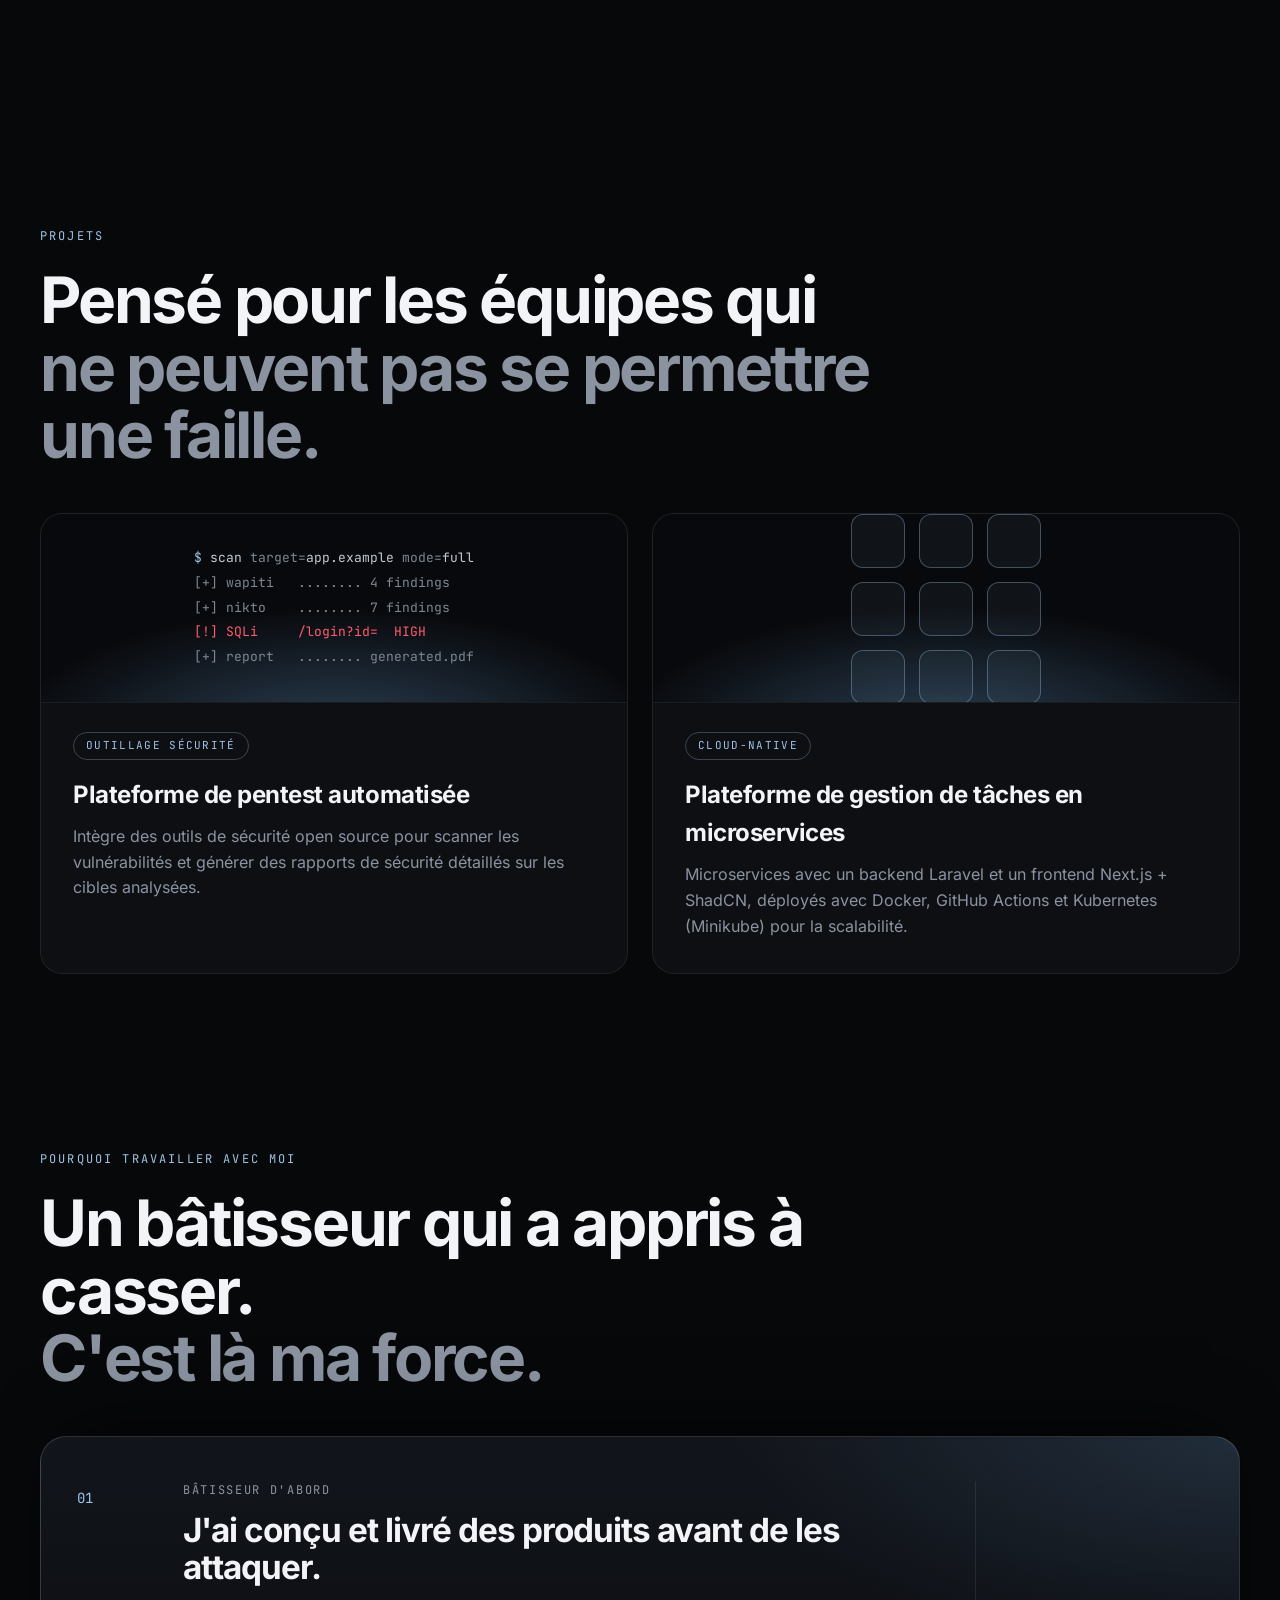
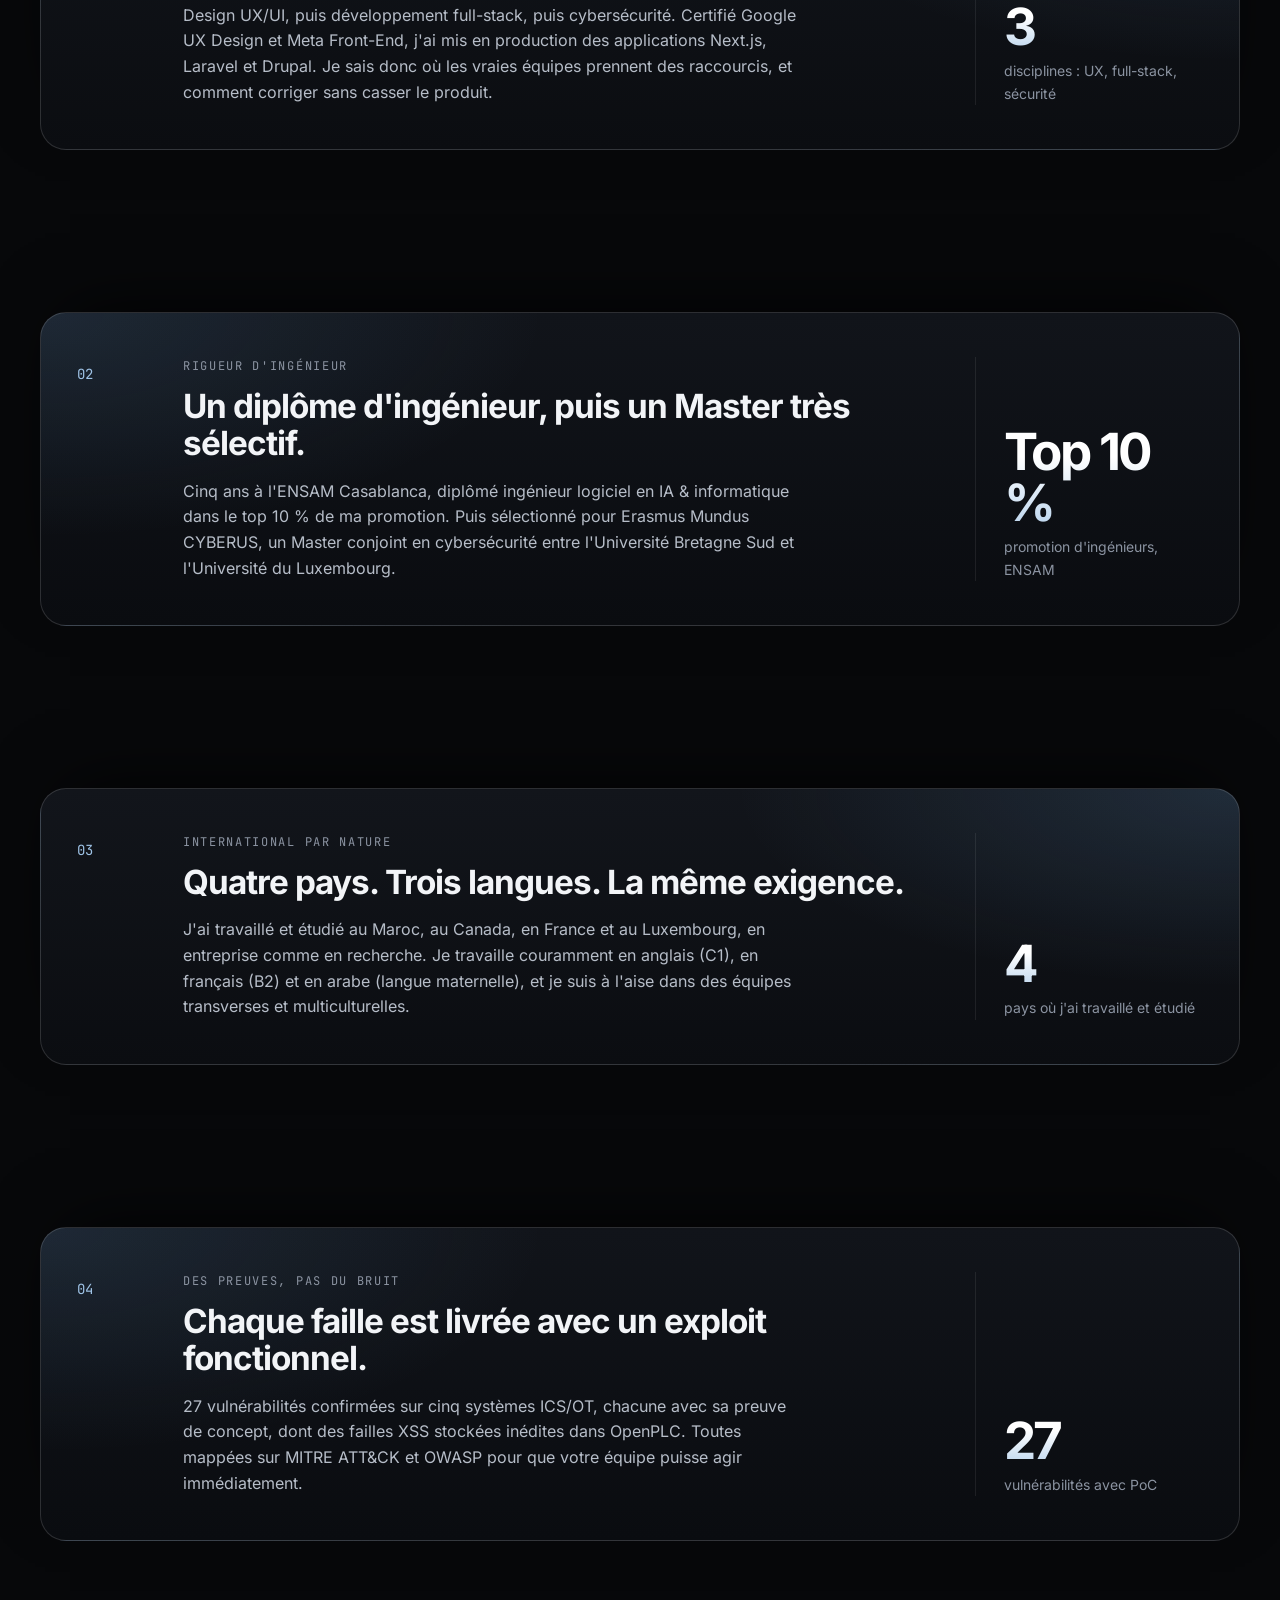
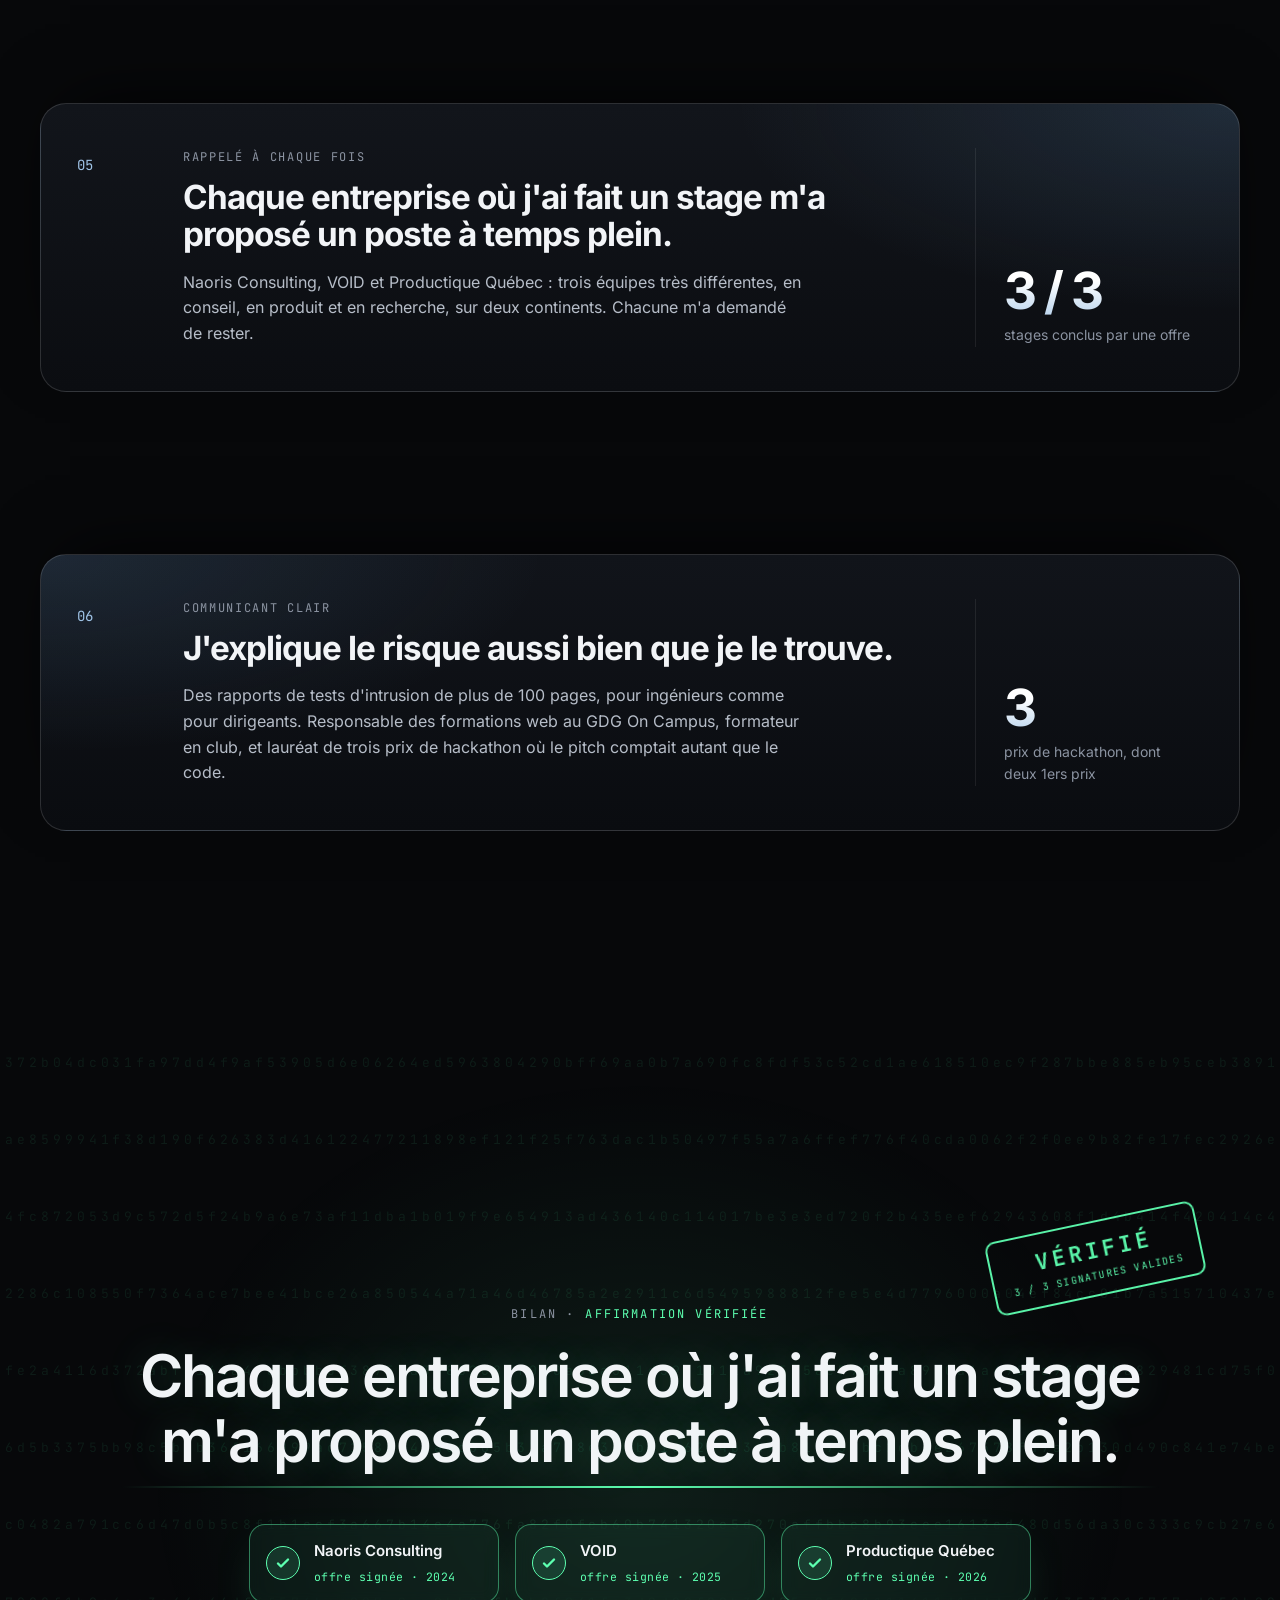
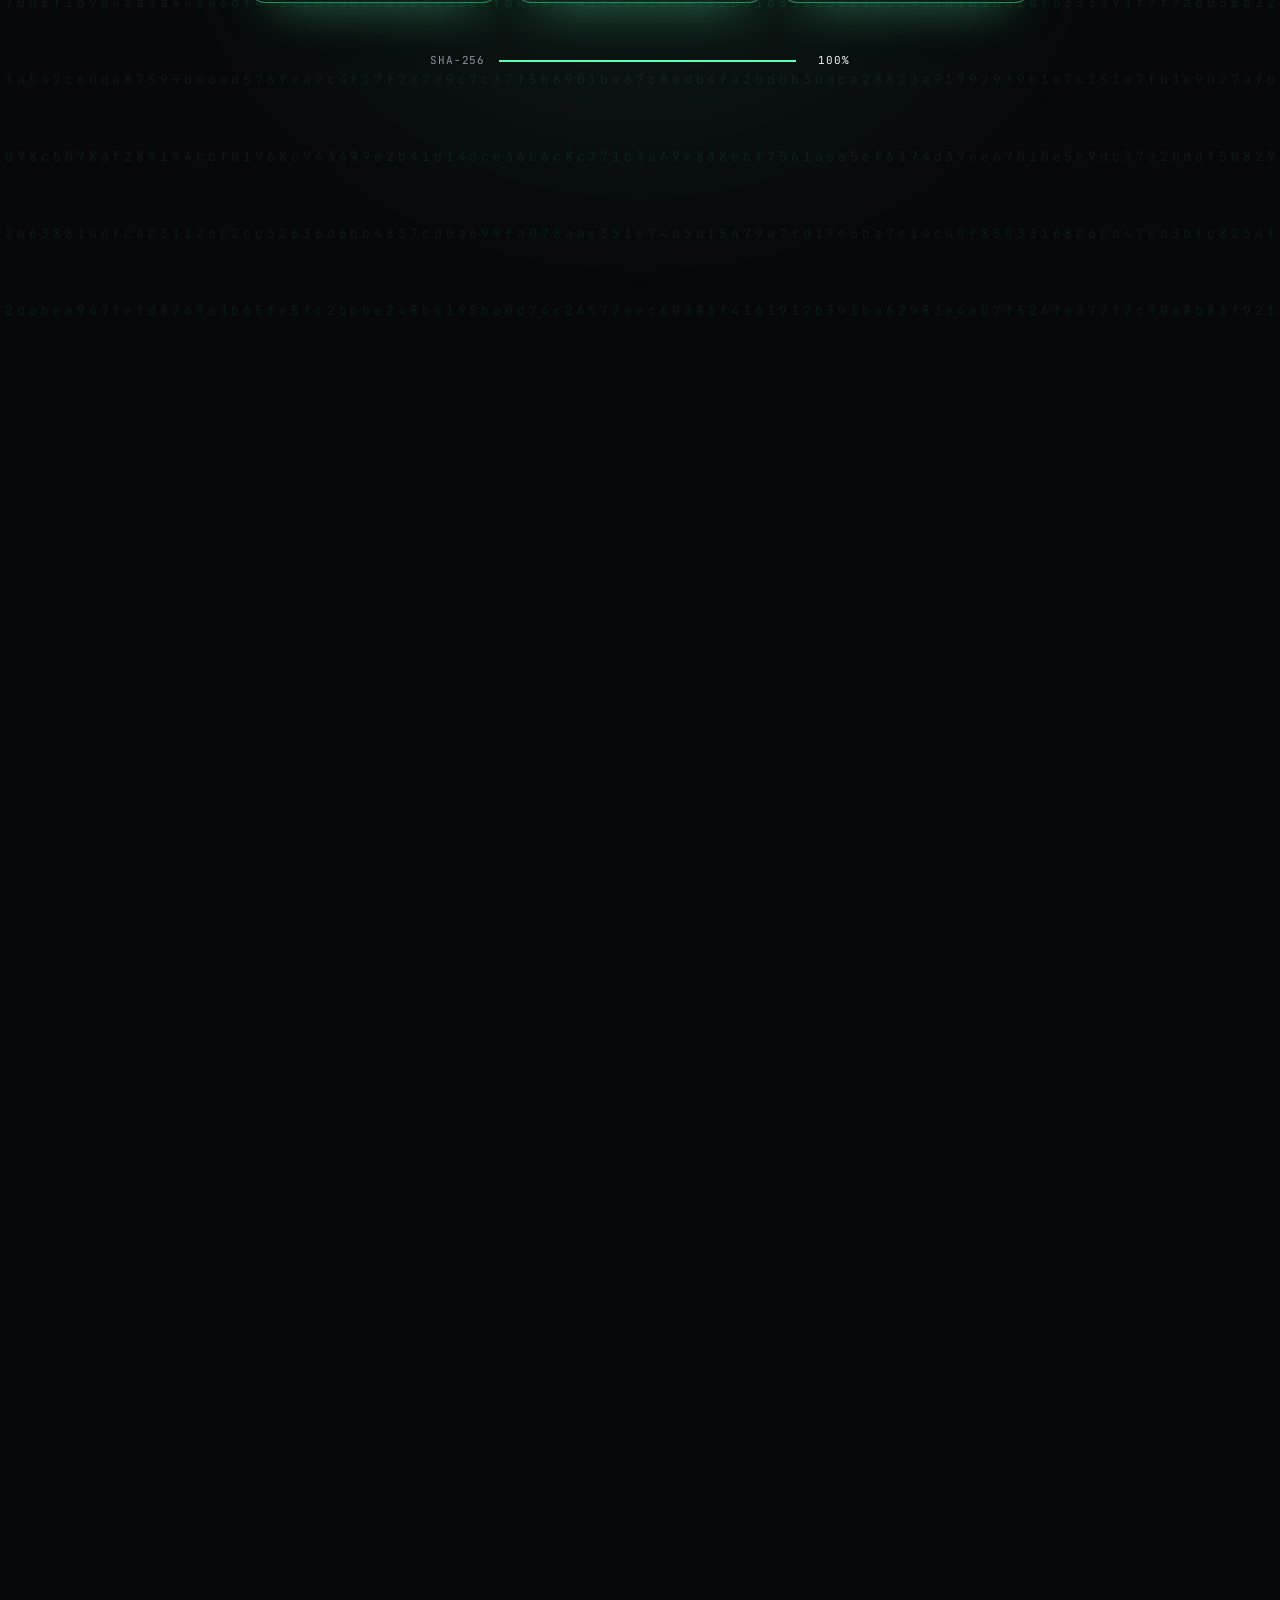
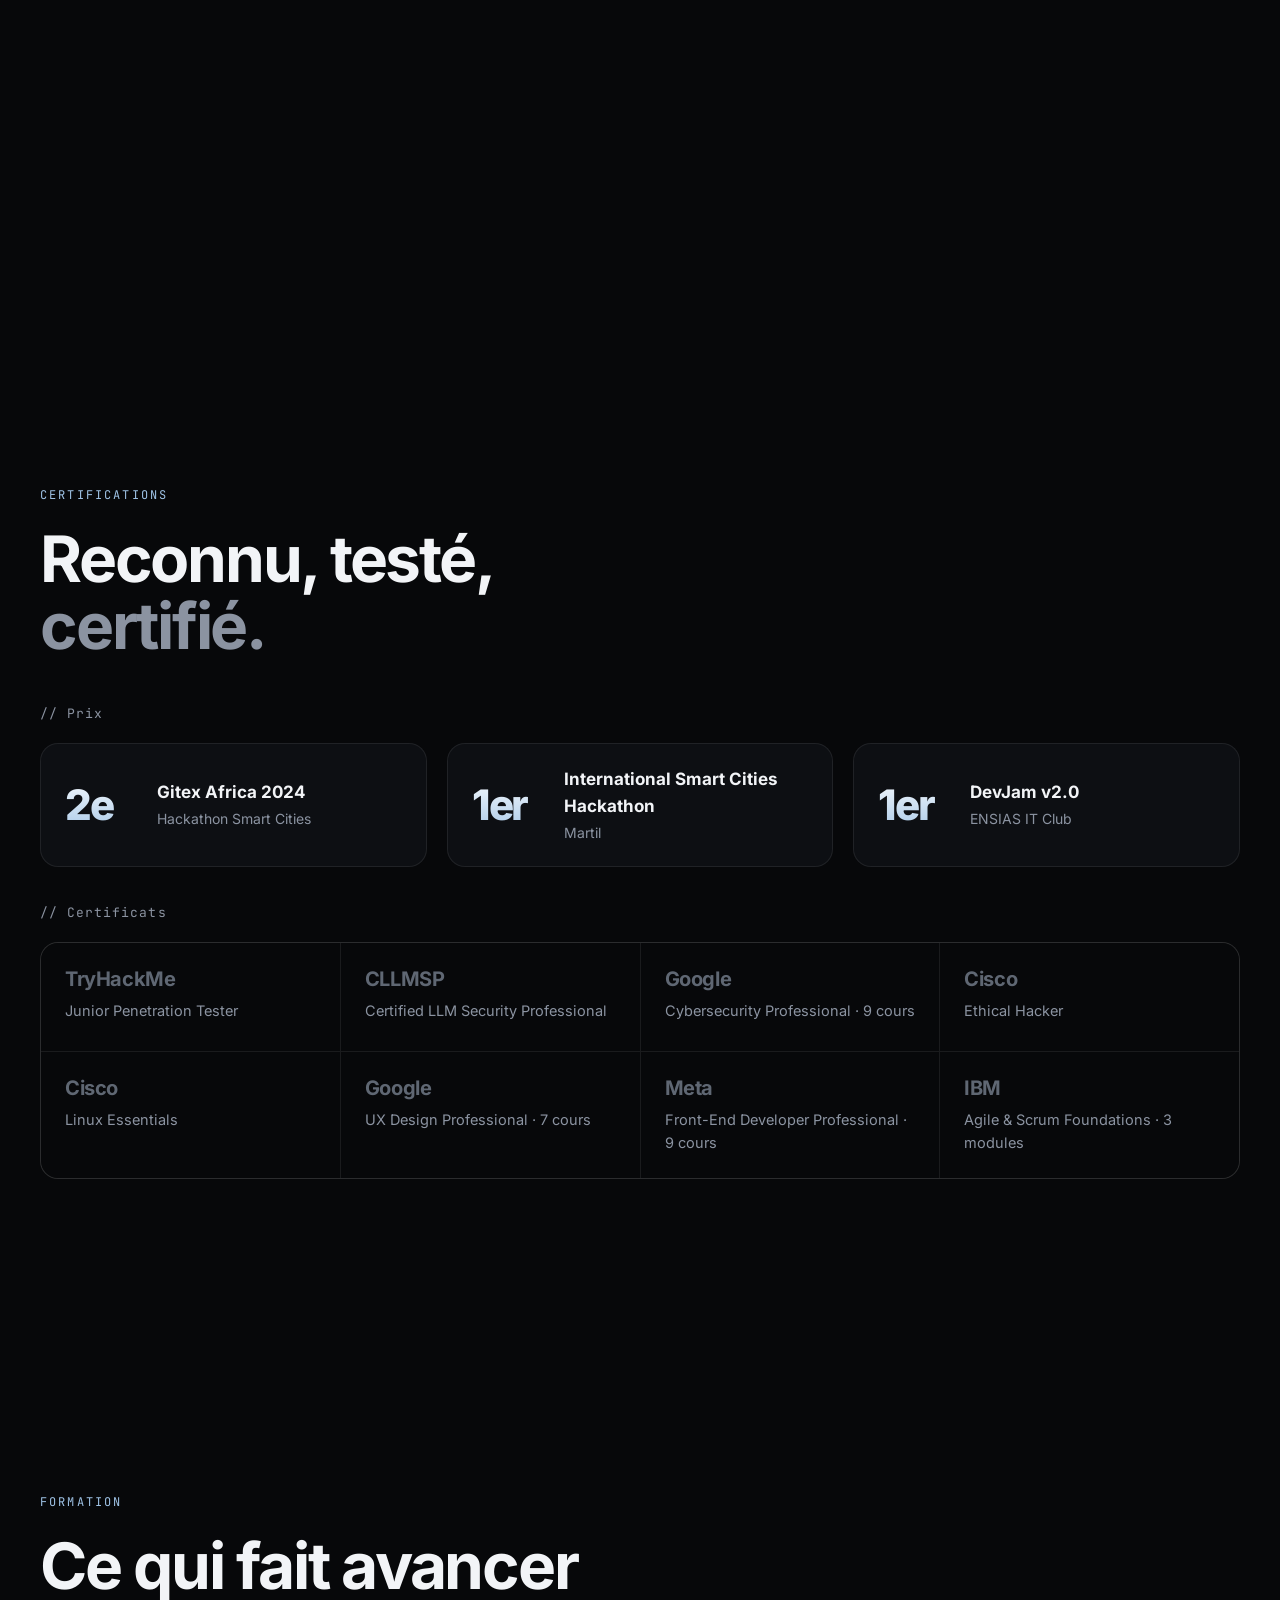
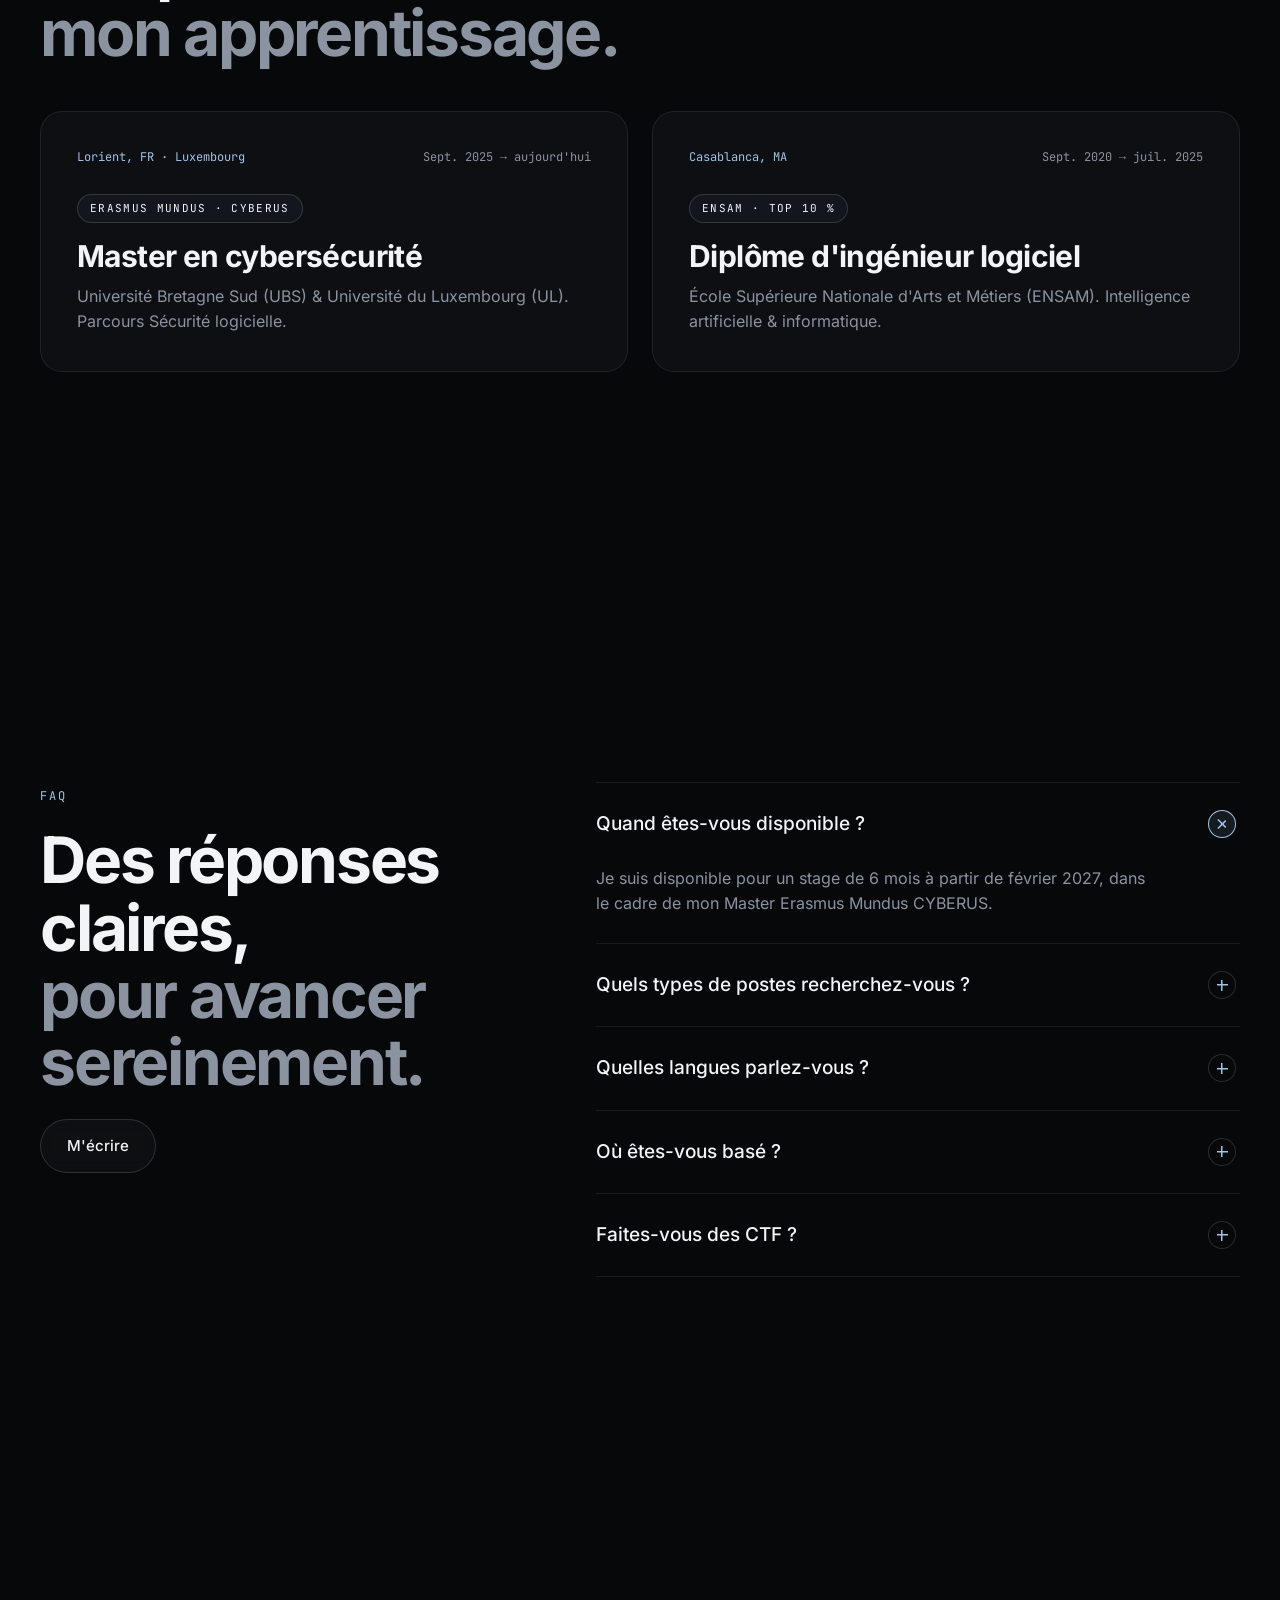
==== commit 90d67fa5: "Language switch wave transition" ====
--- a/fr/index.html
+++ b/fr/index.html
@@ -41,7 +41,8 @@
   <link rel="icon" href="../favicon.svg" type="image/svg+xml" />
   <link rel="icon" href="../favicon-32.png" type="image/png" sizes="32x32" />
   <link rel="apple-touch-icon" href="../apple-touch-icon.png" />
-  <link rel="stylesheet" href="../styles.css?v=6" />
+  <link rel="stylesheet" href="../styles.css?v=7" />
+  <link rel="expect" href="#site-end" blocking="render" />
 </head>
 <body>
 
@@ -639,7 +640,8 @@
     </div>
   </footer>
 
-  <script src="../script.js?v=6"></script>
+  <script src="../script.js?v=7"></script>
+  <div id="site-end" hidden></div>
   <script>window.va = window.va || function () { (window.vaq = window.vaq || []).push(arguments); };</script>
   <script defer src="/_vercel/insights/script.js"></script>
 </body>
--- a/styles.css
+++ b/styles.css
@@ -820,3 +820,19 @@
   .claim { height: auto; }
   .claim__sticky { position: relative; }
 }
+
+/* ---------- Language switch: wave transition between EN and FR ---------- */
+@view-transition { navigation: auto; }
+::view-transition-old(root),
+::view-transition-new(root) { animation: none; mix-blend-mode: normal; }
+.lang-wave {
+  position: fixed; z-index: 9999; pointer-events: none; border-radius: 50%;
+  transform: translate(-50%, -50%);
+  box-shadow:
+    inset 0 0 0 1.5px rgba(205, 228, 250, 0.95),
+    inset 0 0 22px 2px rgba(159, 195, 230, 0.55),
+    inset 0 0 90px 18px rgba(110, 168, 220, 0.18);
+}
+.lang-wave.trail {
+  box-shadow: inset 0 0 0 1px rgba(159, 195, 230, 0.45), inset 0 0 40px 6px rgba(159, 195, 230, 0.12);
+}
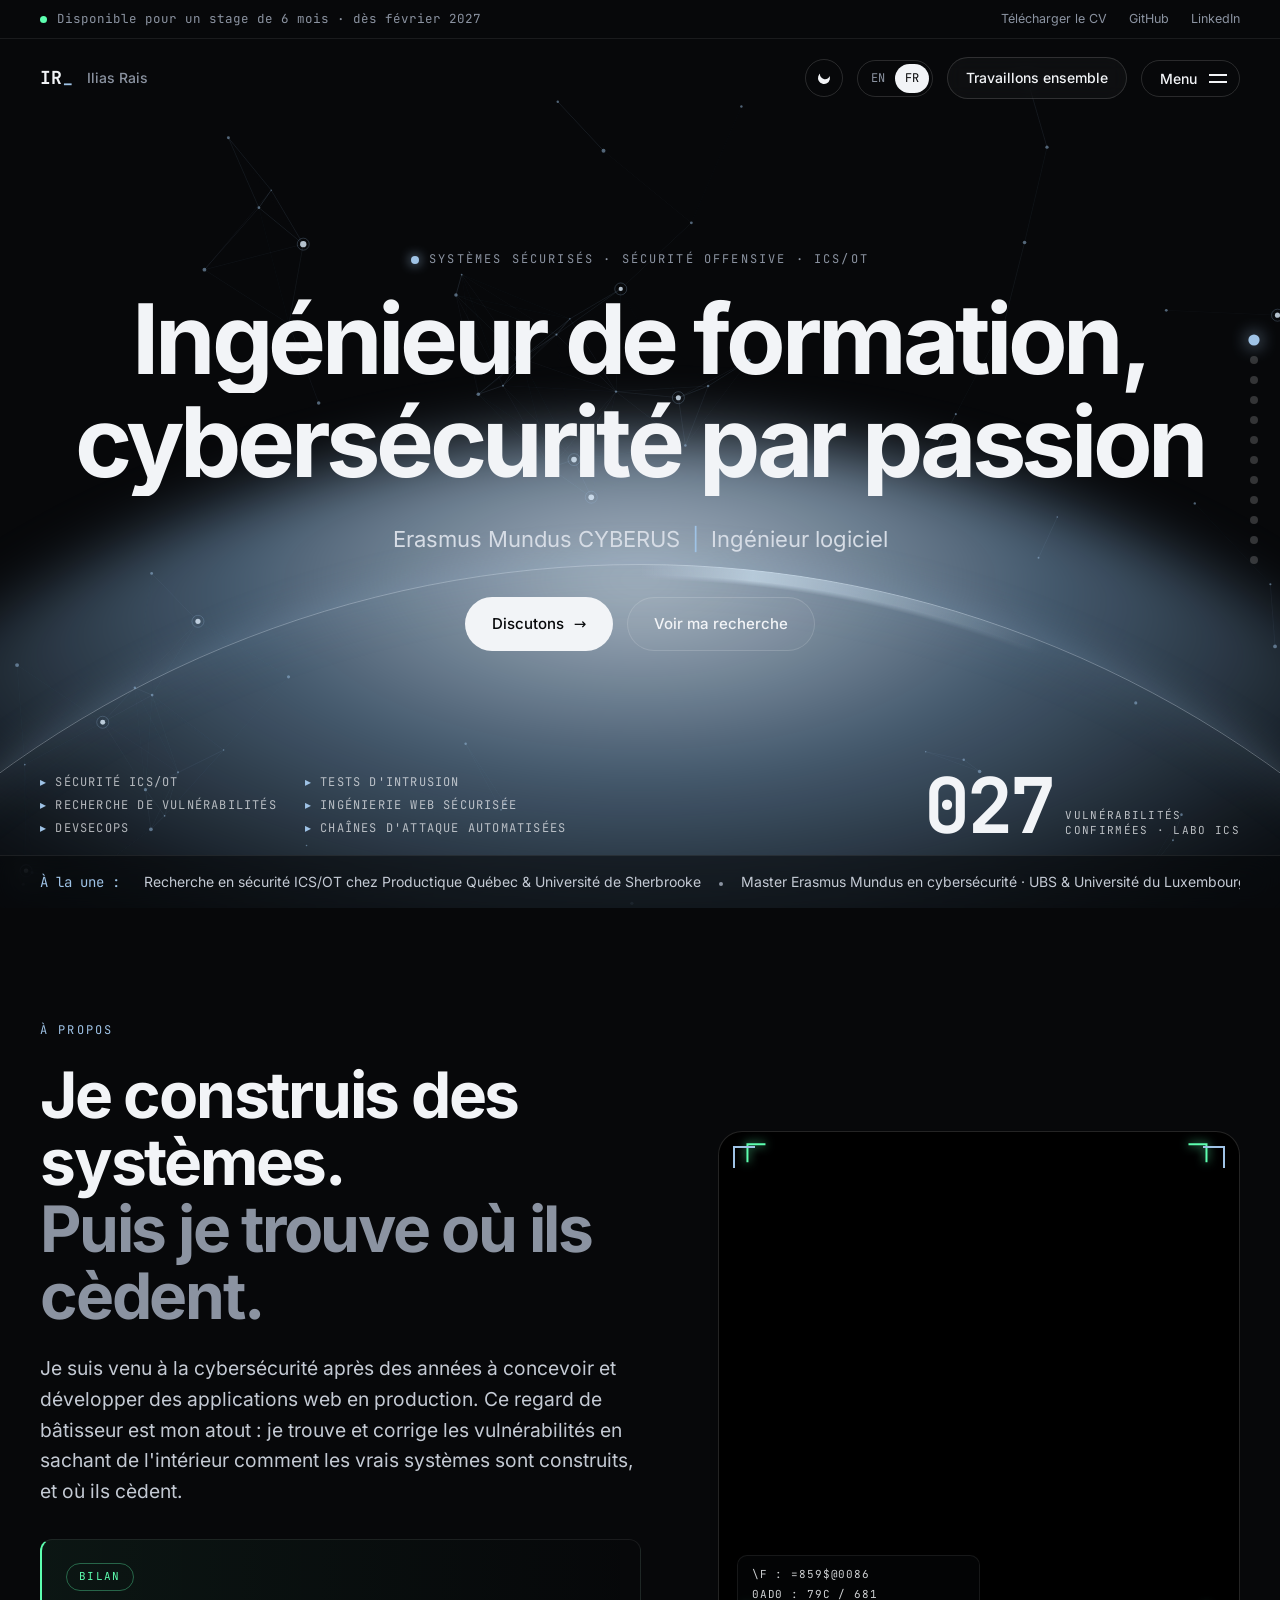
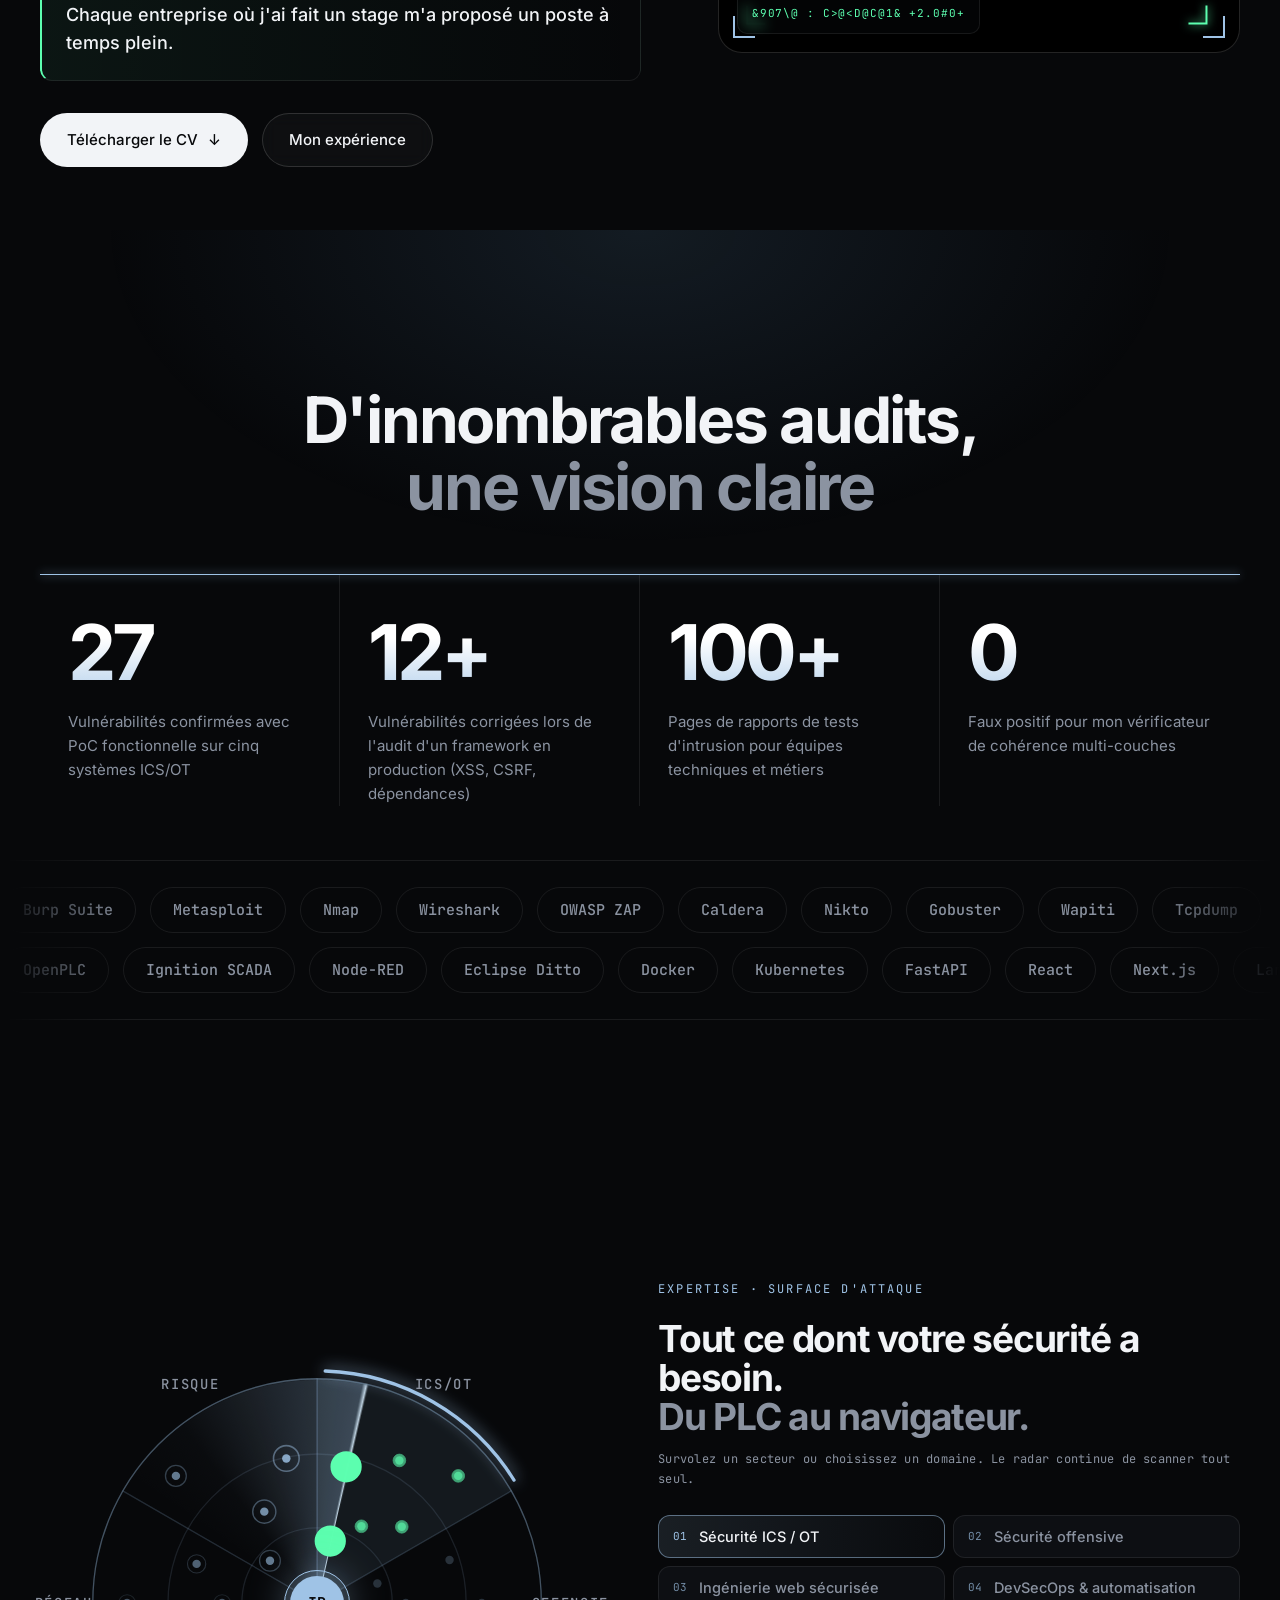
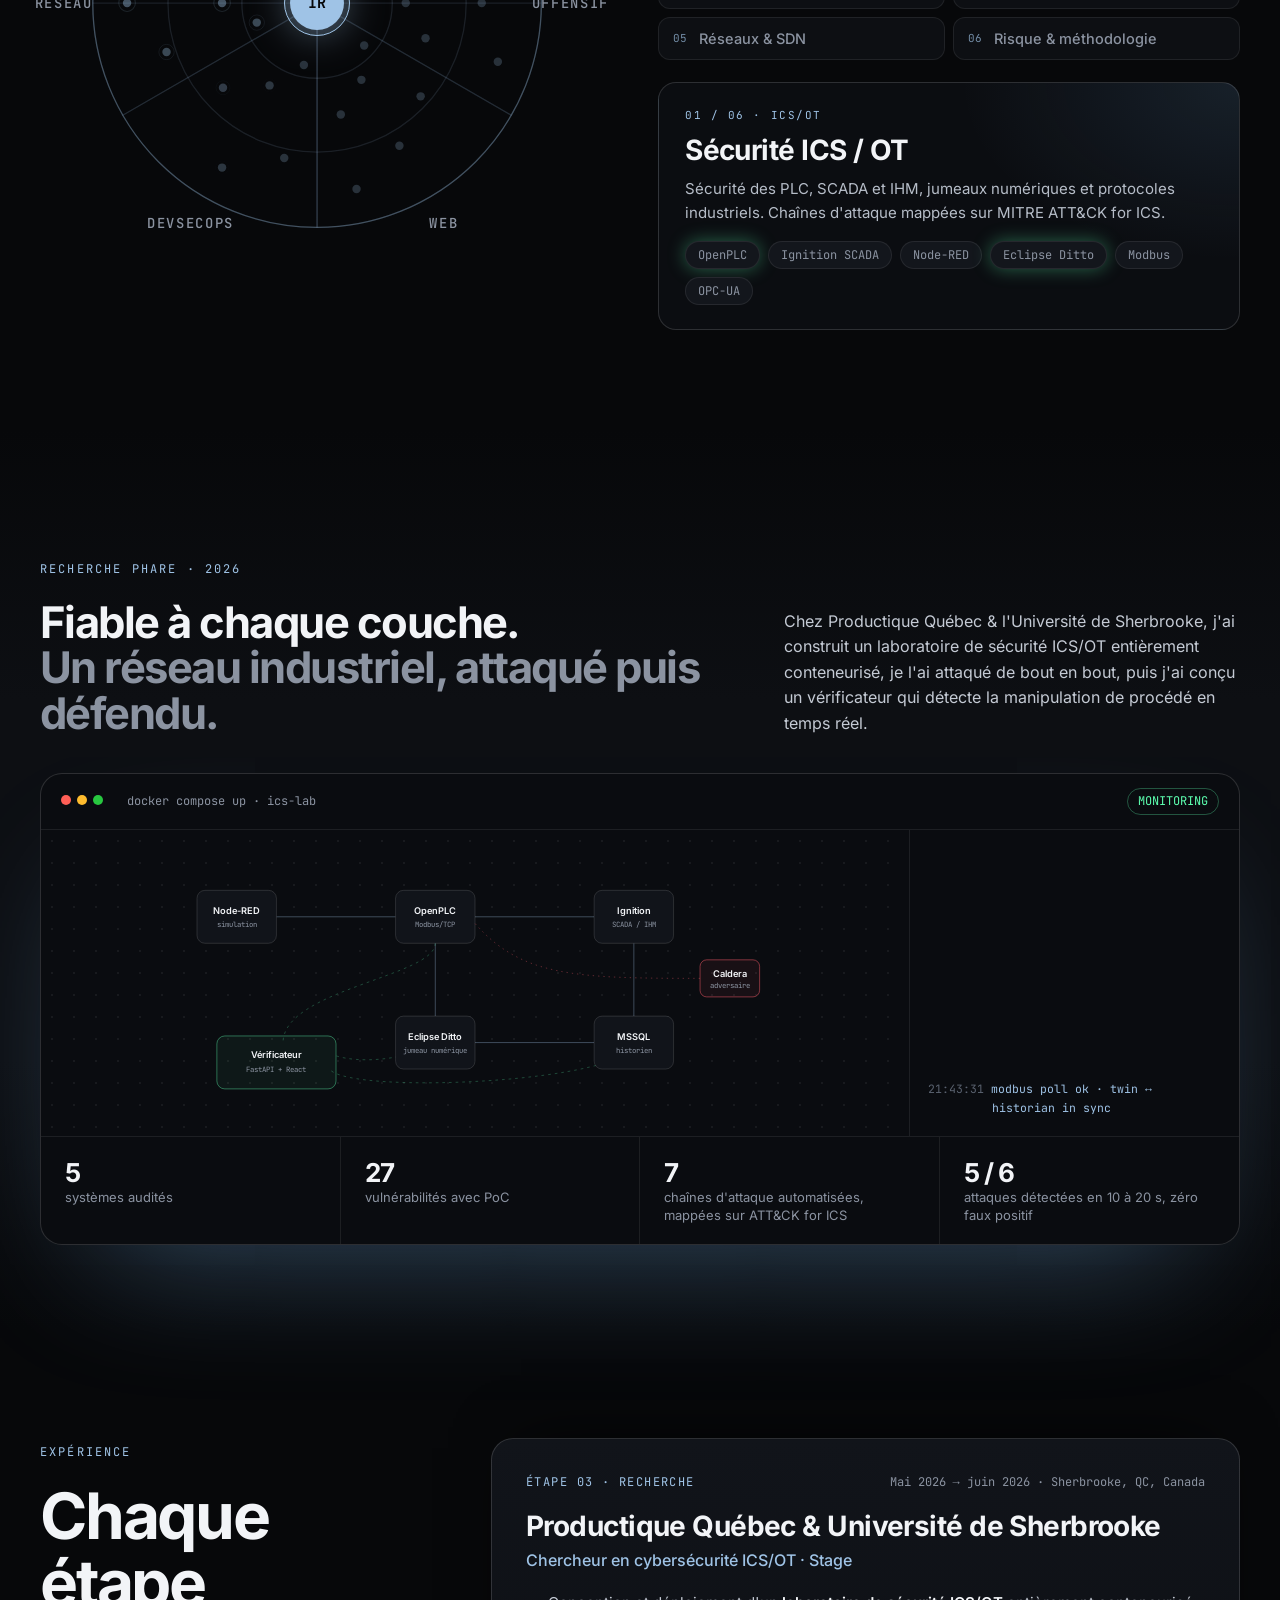
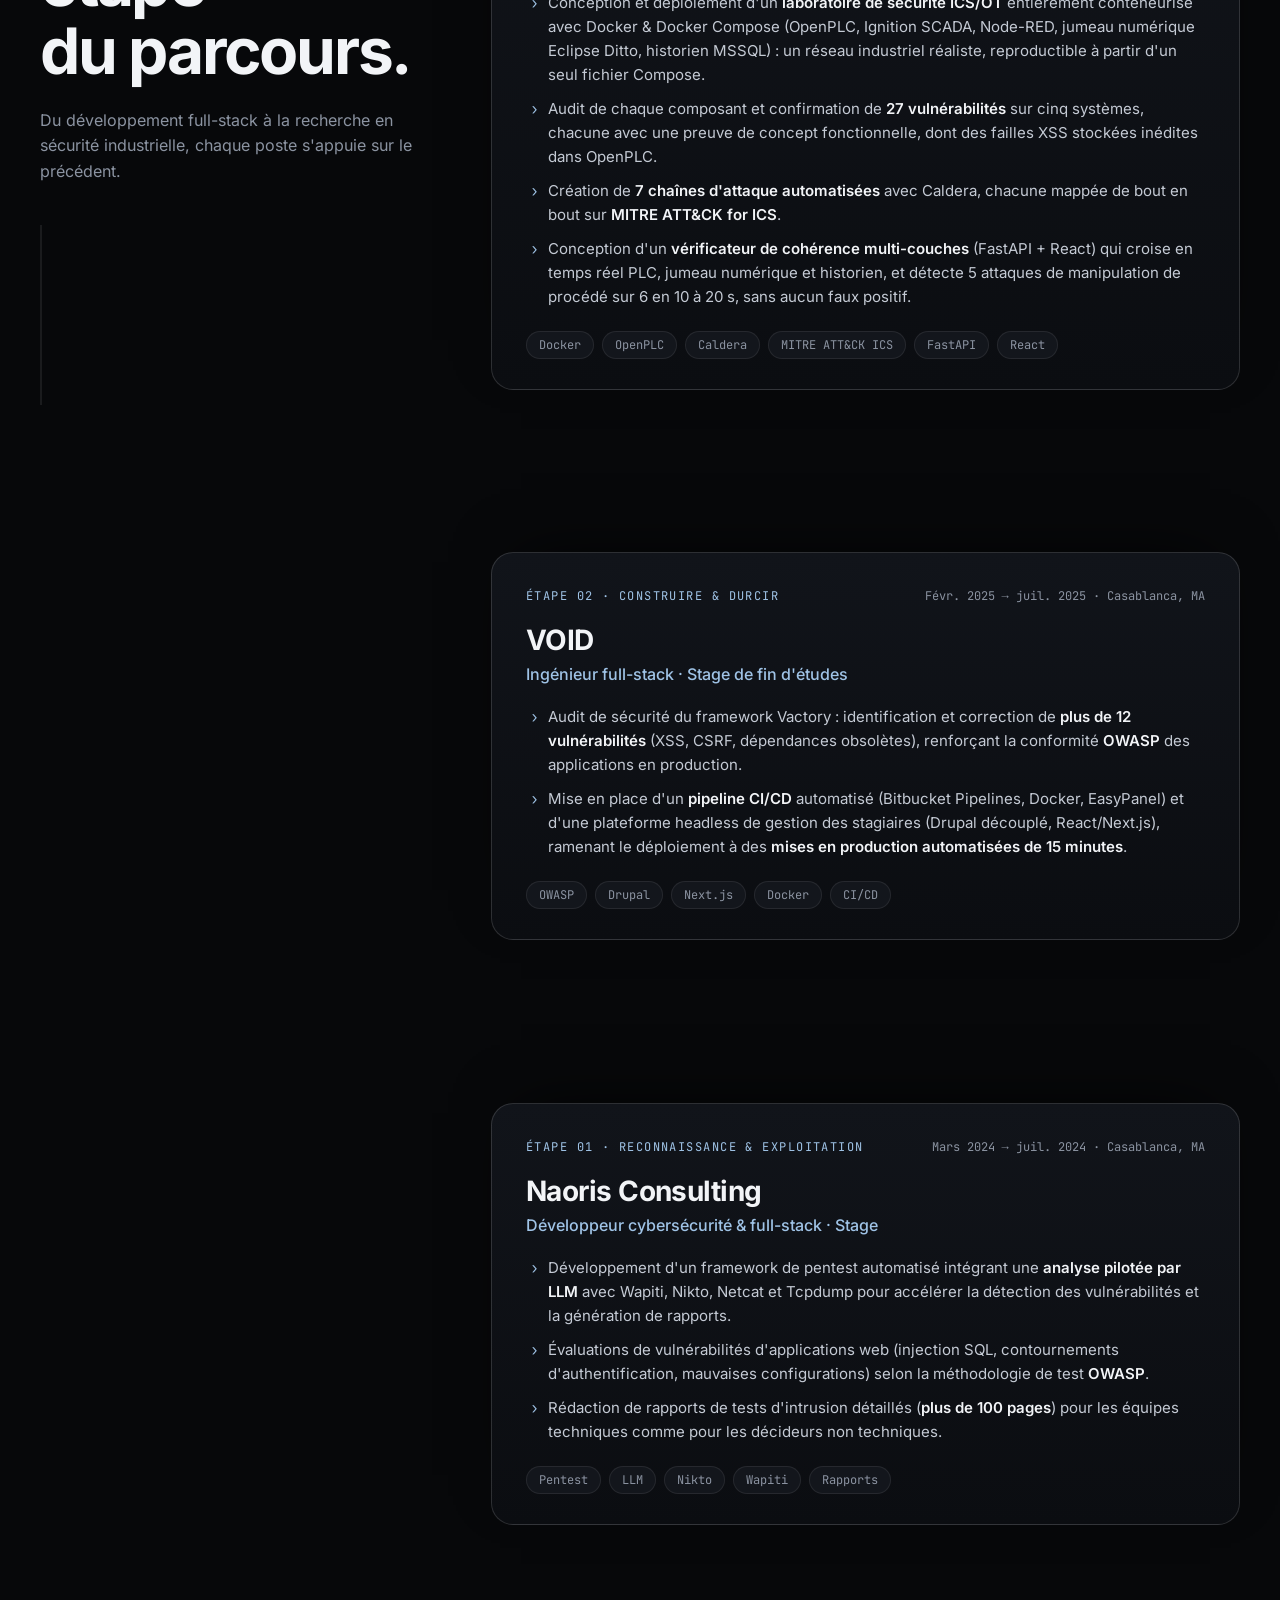
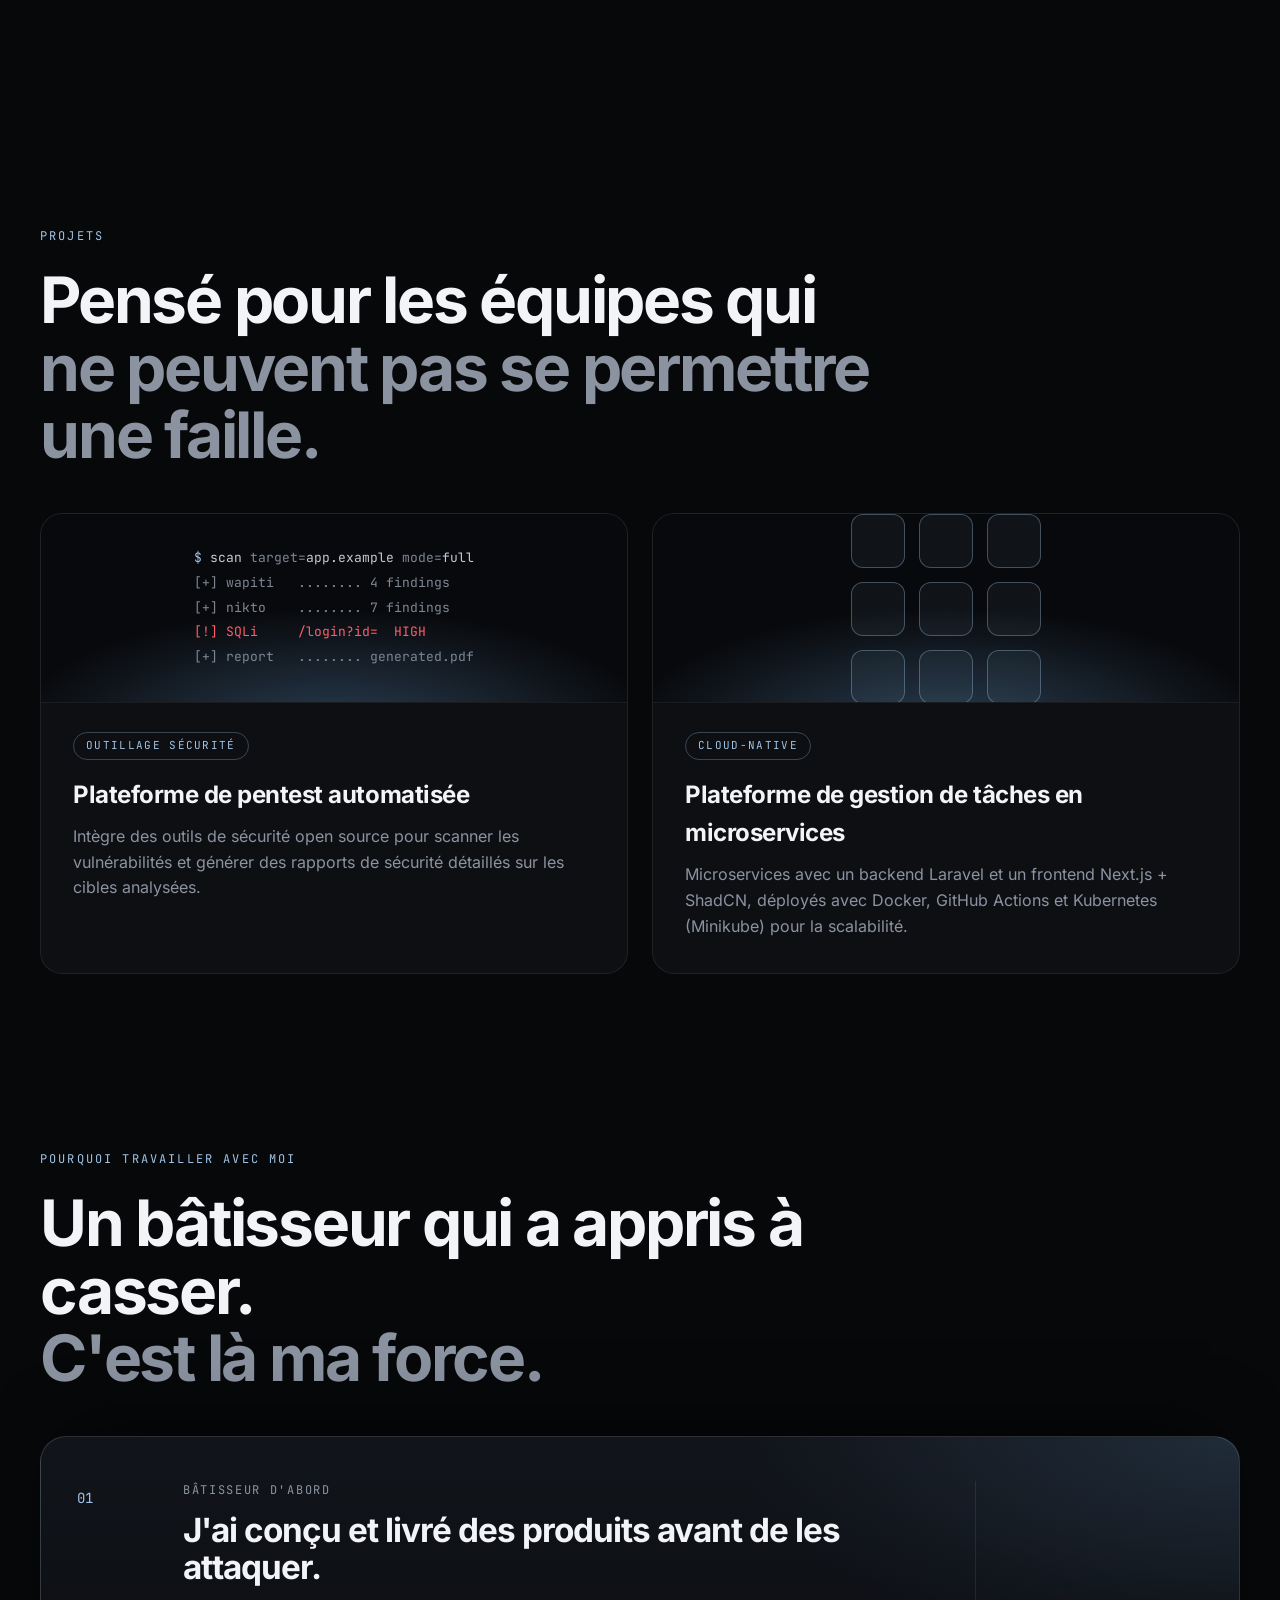
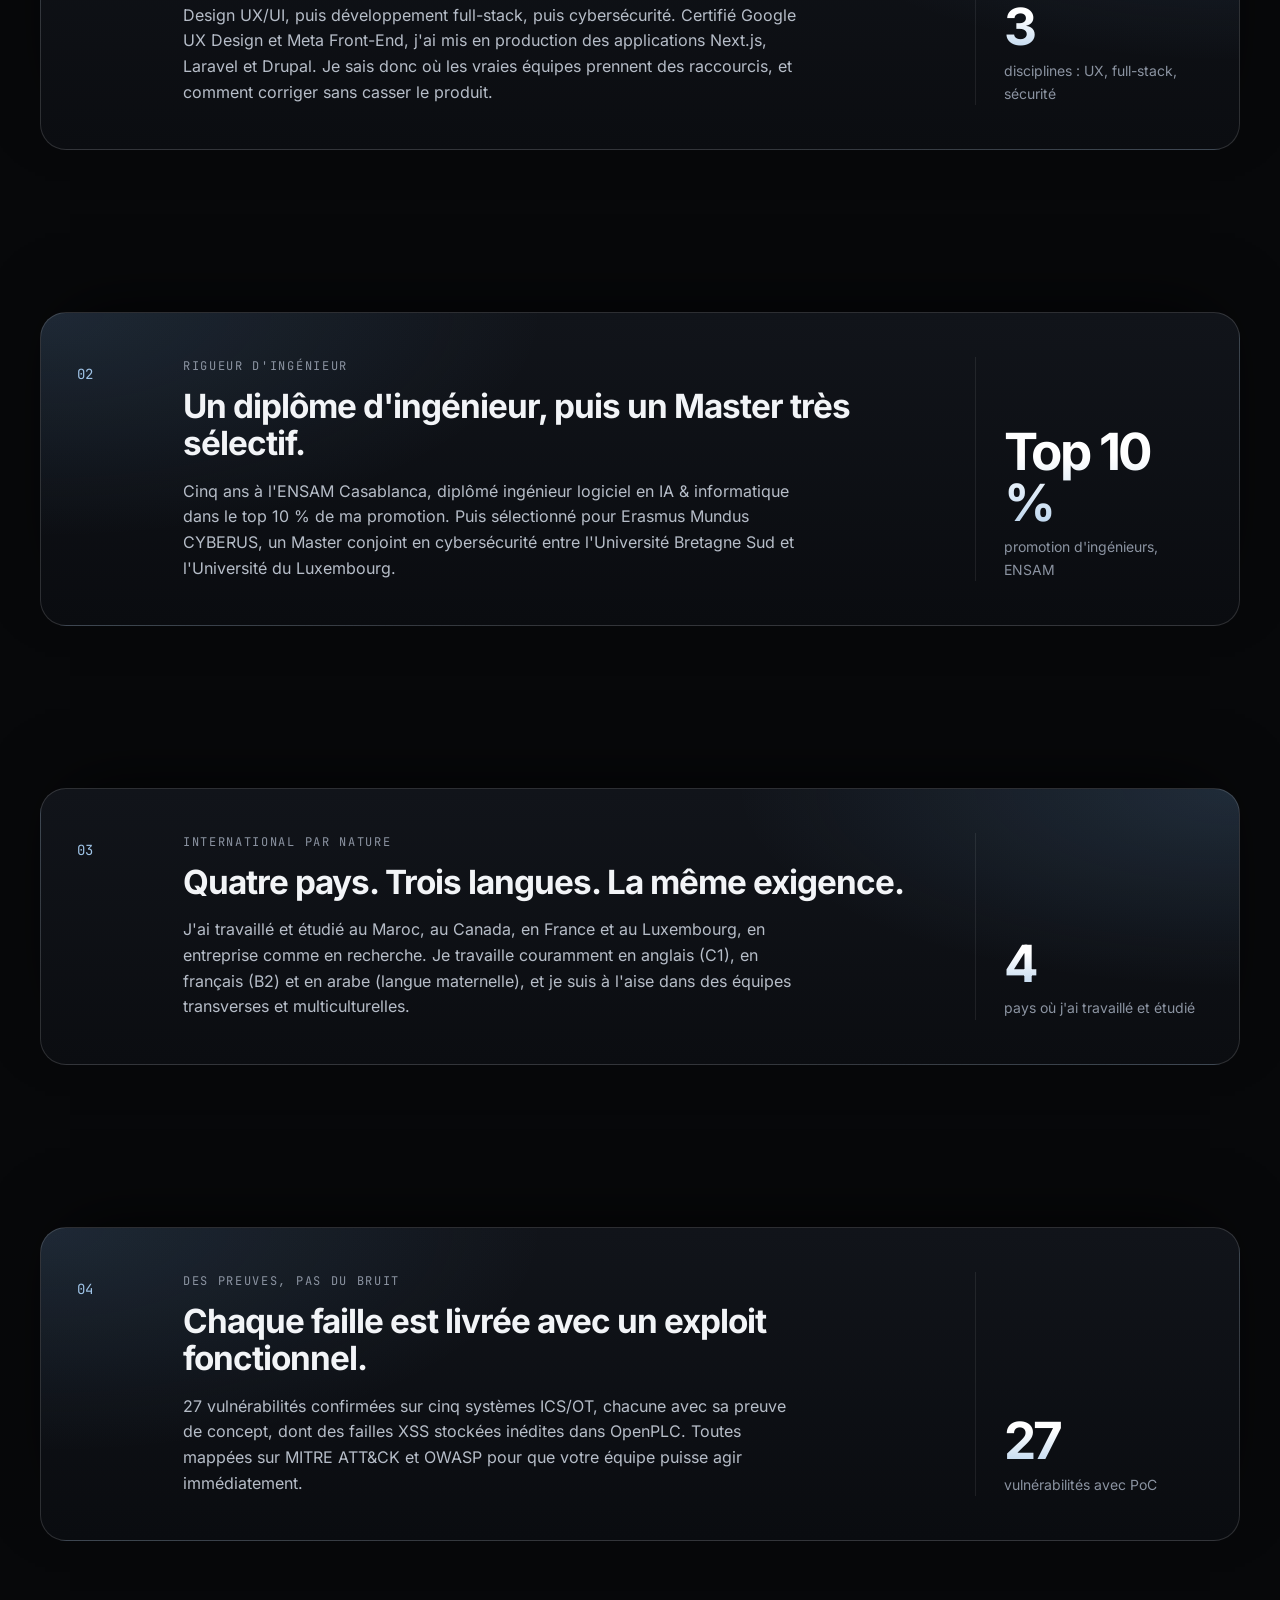
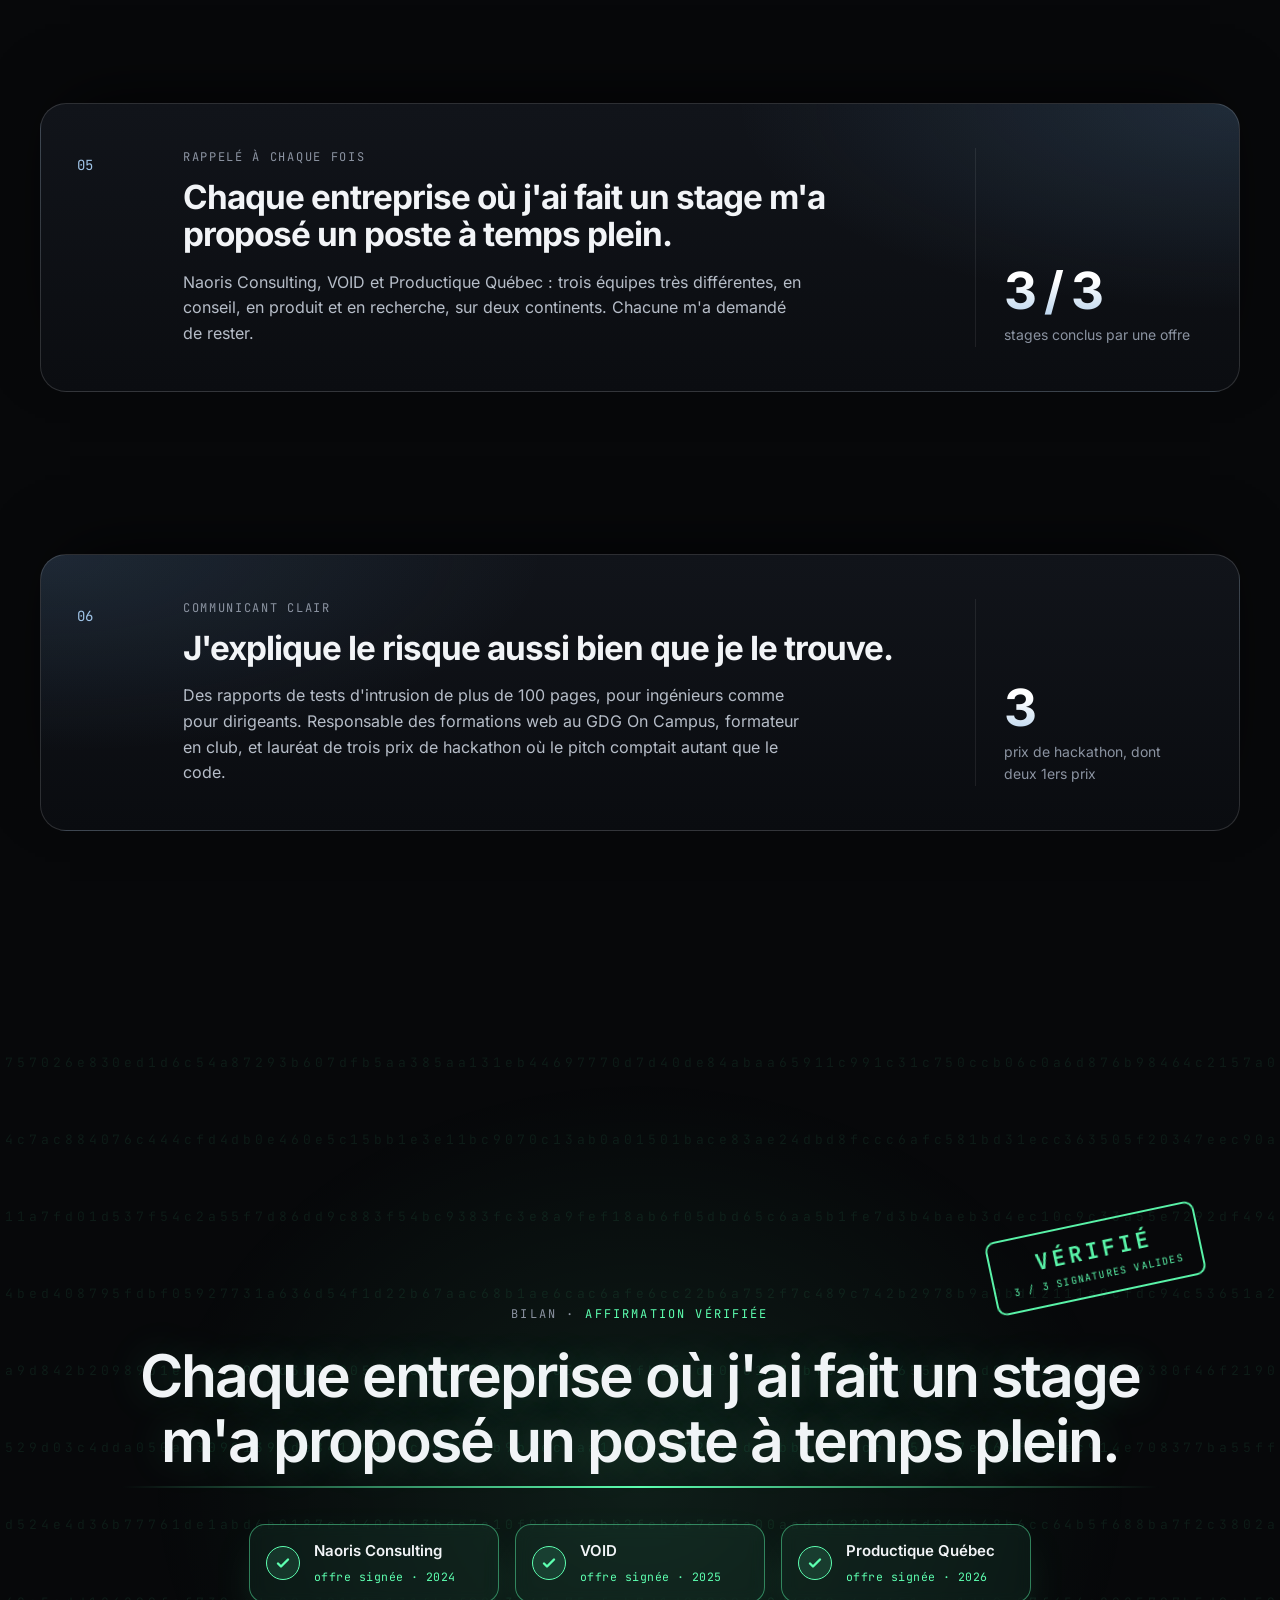
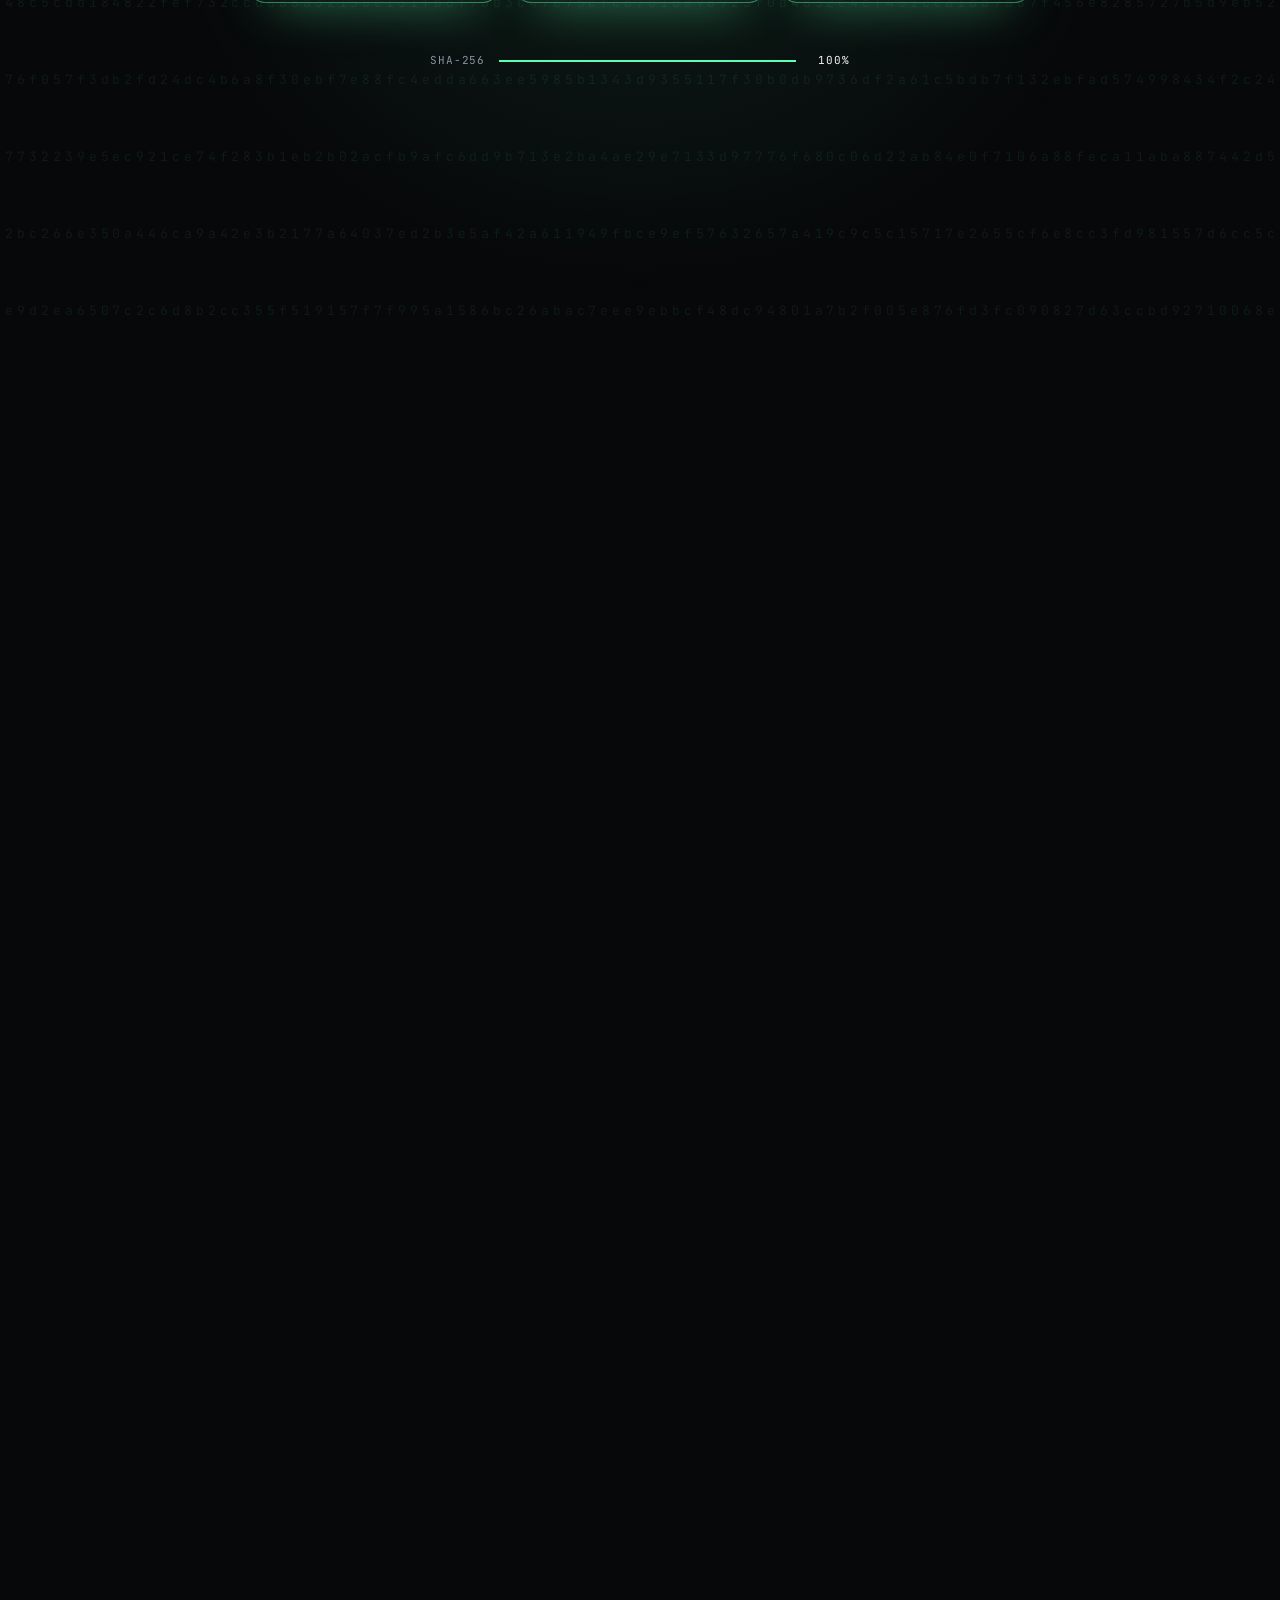
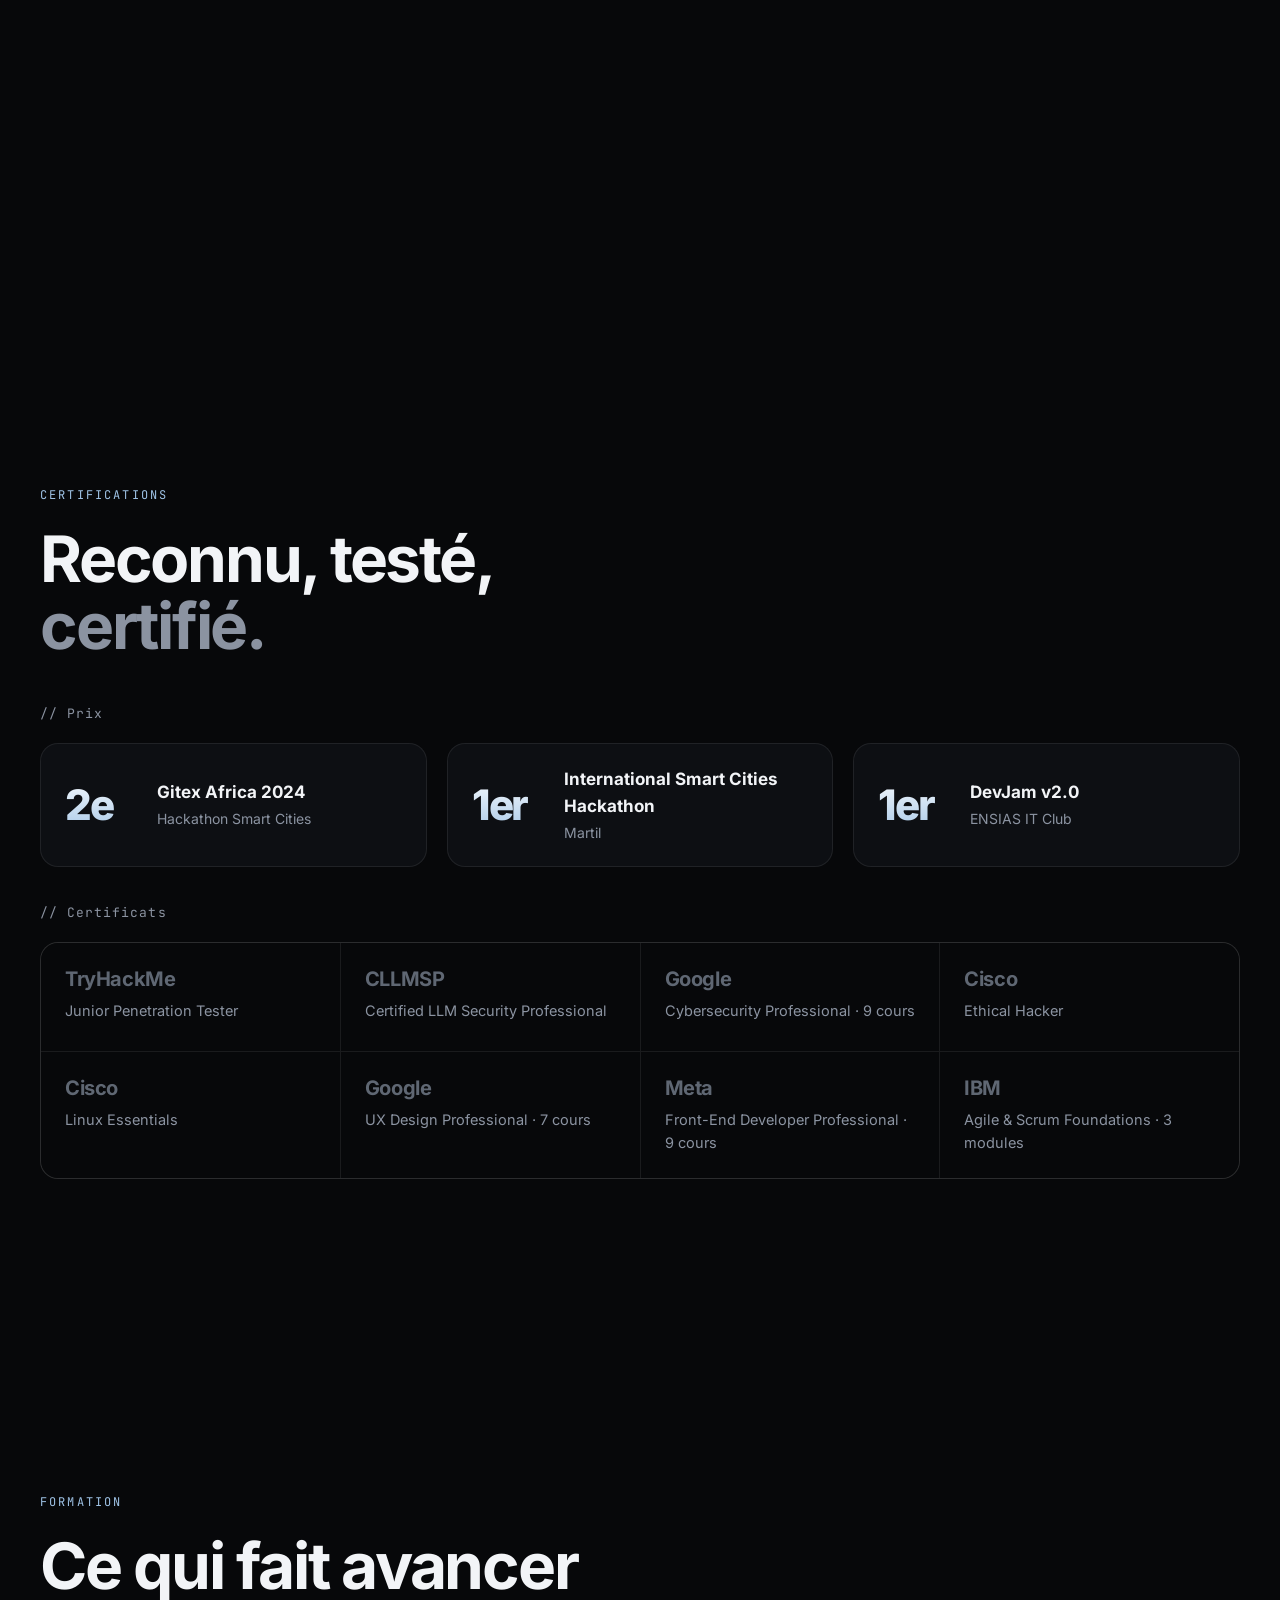
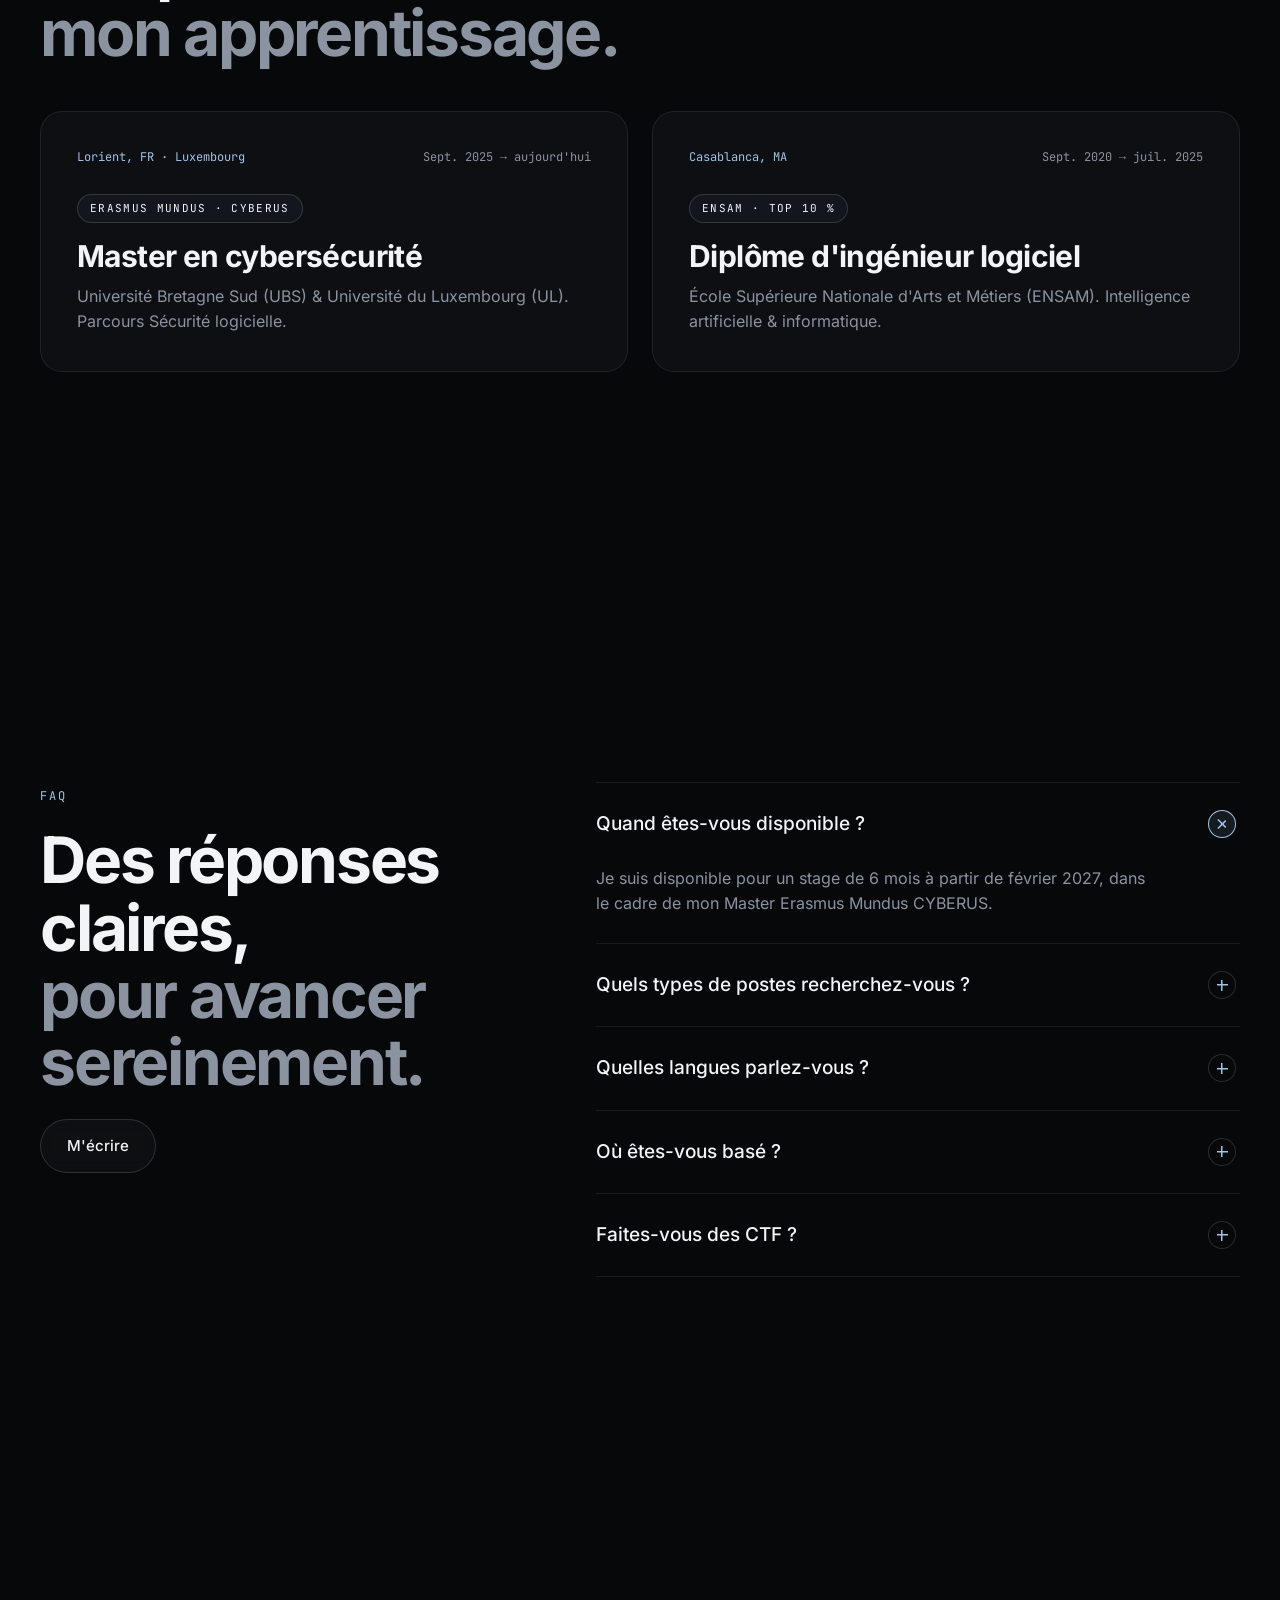
==== commit 566a7038: "Live language wave, light mode, steady expertise panel Language switch now swaps text in place as th" ====
--- a/fr/index.html
+++ b/fr/index.html
@@ -37,12 +37,12 @@
   <meta name="twitter:image:alt" content="Ilias Rais, ingénieur de formation, cybersécurité par passion." />
 
   <meta name="theme-color" content="#07080a" />
+  <script>try{if(localStorage.getItem("theme")==="light")document.documentElement.dataset.theme="light"}catch(e){}</script>
   <link rel="preload" href="../assets/fonts/inter-latin.woff2" as="font" type="font/woff2" crossorigin />
   <link rel="icon" href="../favicon.svg" type="image/svg+xml" />
   <link rel="icon" href="../favicon-32.png" type="image/png" sizes="32x32" />
   <link rel="apple-touch-icon" href="../apple-touch-icon.png" />
-  <link rel="stylesheet" href="../styles.css?v=7" />
-  <link rel="expect" href="#site-end" blocking="render" />
+  <link rel="stylesheet" href="../styles.css?v=8" />
 </head>
 <body>
 
@@ -75,6 +75,13 @@
       <span class="nav__name">Ilias Rais</span>
     </a>
     <div class="nav__right">
+      <button class="theme-toggle" id="themeToggle" type="button" aria-label="Passer en mode clair" data-to-light="Passer en mode clair" data-to-dark="Passer en mode sombre">
+        <svg viewBox="0 0 24 24" aria-hidden="true">
+          <mask id="ttMask"><rect x="-4" y="-4" width="32" height="32" fill="#fff"/><circle class="tt-cut" cx="12" cy="12" r="7" fill="#000"/></mask>
+          <circle class="tt-core" cx="12" cy="12" r="5" fill="currentColor" mask="url(#ttMask)"/>
+          <g class="tt-rays" stroke="currentColor" stroke-width="2" stroke-linecap="round"><path d="M12 1.5v2.2M12 20.3v2.2M1.5 12h2.2M20.3 12h2.2M4.6 4.6l1.5 1.5M17.9 17.9l1.5 1.5M4.6 19.4l1.5-1.5M17.9 6.1l1.5-1.5"/></g>
+        </svg>
+      </button>
       <div class="lang mono" aria-label="Langue">
         <a href="../" class="lang__opt" hreflang="en" lang="en">EN</a>
         <a href="./" class="lang__opt is-active" hreflang="fr" lang="fr" aria-current="page">FR</a>
@@ -640,8 +647,7 @@
     </div>
   </footer>
 
-  <script src="../script.js?v=7"></script>
-  <div id="site-end" hidden></div>
+  <script src="../script.js?v=8"></script>
   <script>window.va = window.va || function () { (window.vaq = window.vaq || []).push(arguments); };</script>
   <script defer src="/_vercel/insights/script.js"></script>
 </body>
--- a/styles.css
+++ b/styles.css
@@ -4,18 +4,6 @@
    ========================================================= */
 
 :root {
-  --bg: #07080a;
-  --bg-2: #0d0f13;
-  --bg-3: #13161c;
-  --line: rgba(255, 255, 255, 0.08);
-  --line-2: rgba(255, 255, 255, 0.14);
-  --text: #f2f4f7;
-  --muted: #8b93a1;
-  --ice: #9fc3e6;
-  --ice-2: #6ea8dc;
-  --ice-deep: #2b4a68;
-  --ok: #5dffb0;
-  --alert: #ff5d6c;
   --radius: 18px;
   --font: "Inter", system-ui, -apple-system, Segoe UI, Roboto, sans-serif;
   --mono: "JetBrains Mono", ui-monospace, SFMono-Regular, Menlo, monospace;
@@ -99,7 +87,7 @@
   font-weight: 700;
   margin: 0 0 24px;
 }
-.lead { font-size: clamp(17px, 1.5vw, 20px); color: #c4cad4; max-width: 640px; }
+.lead { font-size: clamp(17px, 1.5vw, 20px); color: var(--text-2); max-width: 640px; }
 .tag {
   display: inline-block;
   font-size: 11px;
@@ -142,7 +130,7 @@
 }
 .btn--light:hover::before { transform: none; }
 .btn--light:hover { box-shadow: 0 14px 44px -12px rgba(159, 195, 230, 0.75); }
-.btn--ghost { border-color: var(--line-2); color: var(--text); background: rgba(255, 255, 255, 0.03); backdrop-filter: blur(8px); }
+.btn--ghost { border-color: var(--line-2); color: var(--text); background: color-mix(in srgb, var(--fg) 3%, transparent); backdrop-filter: blur(8px); }
 .btn--ghost:hover { border-color: var(--ice); color: var(--ice); background: rgba(159, 195, 230, 0.06); }
 .btn--sm { padding: 9px 18px; font-size: 14px; }
 
@@ -187,7 +175,7 @@
   transition: background 0.5s var(--ease-soft), border-color 0.5s, padding 0.5s var(--ease);
   border-bottom: 1px solid transparent;
 }
-.nav.scrolled { background: rgba(7, 8, 10, 0.72); backdrop-filter: blur(16px) saturate(140%); border-bottom-color: var(--line); }
+.nav.scrolled { background: color-mix(in srgb, var(--bg) 72%, transparent); backdrop-filter: blur(16px) saturate(140%); border-bottom-color: var(--line); }
 .nav__logo { display: flex; align-items: center; gap: 2px; font-weight: 700; }
 .nav__mark { font-family: var(--mono); font-size: 18px; letter-spacing: -0.02em; }
 .nav__cursor { font-family: var(--mono); color: var(--ice); animation: blink 1s steps(1) infinite; }
@@ -223,13 +211,13 @@
   opacity: 0; transition: opacity 0.6s var(--ease-soft);
 }
 .is-ready .dots { opacity: 1; }
-.dots a { position: relative; width: 8px; height: 8px; border-radius: 50%; background: rgba(255, 255, 255, 0.18); transition: background 0.5s var(--ease-soft), transform 0.5s var(--ease); }
+.dots a { position: relative; width: 8px; height: 8px; border-radius: 50%; background: color-mix(in srgb, var(--fg) 18%, transparent); transition: background 0.5s var(--ease-soft), transform 0.5s var(--ease); }
 .dots a::after {
   content: attr(data-label);
   position: absolute; right: 20px; top: 50%;
   transform: translate(8px, -50%);
   font: 11px var(--mono); letter-spacing: 0.08em; text-transform: uppercase; white-space: nowrap;
-  color: var(--text); background: rgba(13, 15, 19, 0.85); border: 1px solid var(--line);
+  color: var(--text); background: color-mix(in srgb, var(--bg-2) 85%, transparent); border: 1px solid var(--line);
   padding: 4px 10px; border-radius: 99px;
   opacity: 0; pointer-events: none;
   transition: opacity 0.45s var(--ease-soft), transform 0.5s var(--ease);
@@ -241,7 +229,7 @@
 /* ---------- Overlay menu ---------- */
 .menu {
   position: fixed; inset: 0; z-index: 55;
-  background: radial-gradient(120% 80% at 50% 120%, rgba(110, 168, 220, 0.25), transparent 60%), rgba(7, 8, 10, 0.97);
+  background: radial-gradient(120% 80% at 50% 120%, rgba(110, 168, 220, 0.25), transparent 60%), color-mix(in srgb, var(--bg) 97%, transparent);
   backdrop-filter: blur(20px);
   clip-path: inset(0 0 100% 0);
   transition: clip-path 0.9s var(--ease);
@@ -318,7 +306,7 @@
 .is-ready .hero__title .line > span { transform: none; }
 .is-ready .hero__title .line:nth-child(2) > span { transition-delay: 0.12s; }
 .decrypt .glitch { color: var(--ice); opacity: 0.85; }
-.hero__sub { font-size: clamp(16px, 1.8vw, 22px); color: #d6dce5; margin: 0 0 40px; opacity: 0; transform: translateY(14px); transition: 1s var(--ease) 0.5s; }
+.hero__sub { font-size: clamp(16px, 1.8vw, 22px); color: var(--text-1); margin: 0 0 40px; opacity: 0; transform: translateY(14px); transition: opacity 1s var(--ease) 0.5s, transform 1s var(--ease) 0.5s; }
 .hero__sub .sep { color: var(--ice); margin: 0 6px; }
 .hero__ctas { display: flex; gap: 14px; flex-wrap: wrap; justify-content: center; }
 .hero .hero__ctas { opacity: 0; transform: translateY(14px); transition: opacity 1s var(--ease) 0.7s, transform 1s var(--ease) 0.7s; }
@@ -329,19 +317,19 @@
   width: min(1200px, 100% - 48px); margin: 0 auto;
   display: flex; justify-content: space-between; align-items: flex-end; gap: 30px;
 }
-.hero__domains { list-style: none; margin: 0; padding: 0; display: grid; grid-template-columns: repeat(2, auto); gap: 4px 28px; font-size: 12px; color: rgba(242, 244, 247, 0.7); text-transform: uppercase; letter-spacing: 0.1em; }
+.hero__domains { list-style: none; margin: 0; padding: 0; display: grid; grid-template-columns: repeat(2, auto); gap: 4px 28px; font-size: 12px; color: color-mix(in srgb, var(--text) 70%, transparent); text-transform: uppercase; letter-spacing: 0.1em; }
 .hero__domains li::before { content: "▸ "; color: var(--ice); }
 .hero__counter { display: flex; align-items: flex-end; gap: 12px; color: var(--text); }
 .hero__counter-num { font-size: clamp(44px, 6vw, 80px); font-weight: 700; line-height: 0.85; letter-spacing: -0.04em; }
 .hero__counter-label { font-size: 11px; text-transform: uppercase; letter-spacing: 0.12em; line-height: 1.4; opacity: 0.75; }
 
 /* ---------- News strip (bottom of hero) ---------- */
-.news { position: absolute; left: 0; right: 0; bottom: 0; border-top: 1px solid var(--line); background: rgba(7, 8, 10, 0.55); backdrop-filter: blur(14px); font-size: 14px; }
+.news { position: absolute; left: 0; right: 0; bottom: 0; border-top: 1px solid var(--line); background: color-mix(in srgb, var(--bg) 55%, transparent); backdrop-filter: blur(14px); font-size: 14px; }
 .news__inner { width: min(1200px, 100% - 48px); margin: 0 auto; display: flex; align-items: center; gap: 24px; padding: 15px 0; overflow: hidden; }
 .news__label { color: var(--ice); flex: none; }
 .news__track { display: flex; gap: 40px; overflow-x: auto; scrollbar-width: none; }
 .news__track::-webkit-scrollbar { display: none; }
-.news__track a { white-space: nowrap; color: #c4cad4; position: relative; }
+.news__track a { white-space: nowrap; color: var(--text-2); position: relative; }
 .news__track a:hover { color: var(--text); }
 .news__track a + a::before { content: ""; position: absolute; left: -22px; top: 50%; width: 4px; height: 4px; border-radius: 50%; background: var(--muted); }
 
@@ -391,7 +379,7 @@
 .stat { padding: 40px 28px 0; border-right: 1px solid var(--line); transition: background 0.6s var(--ease-soft); }
 .stat:last-child { border-right: 0; }
 .stat:hover { background: linear-gradient(180deg, rgba(159, 195, 230, 0.05), transparent); }
-.stat__num { font-size: clamp(54px, 6vw, 88px); font-weight: 700; letter-spacing: -0.05em; line-height: 1; margin: 0 0 18px; background: linear-gradient(180deg, #fff 30%, var(--ice) 130%); -webkit-background-clip: text; background-clip: text; color: transparent; }
+.stat__num { font-size: clamp(54px, 6vw, 88px); font-weight: 700; letter-spacing: -0.05em; line-height: 1; margin: 0 0 18px; background: linear-gradient(180deg, var(--hi) 30%, var(--ice) 130%); -webkit-background-clip: text; background-clip: text; color: transparent; }
 .stat p { color: var(--muted); margin: 0; font-size: 15px; }
 .marquee { margin-top: clamp(36px, 6vh, 72px); padding: 26px 0; border-block: 1px solid var(--line); overflow: hidden; display: flex; flex-direction: column; gap: 14px; -webkit-mask: linear-gradient(90deg, transparent, #000 10%, #000 90%, transparent); mask: linear-gradient(90deg, transparent, #000 10%, #000 90%, transparent); }
 .marquee__track { display: flex; gap: 14px; width: max-content; animation: marquee 50s linear infinite; }
@@ -420,7 +408,7 @@
 .radar__blip { --glow: 0; pointer-events: none; }
 .radar__blip circle { fill: var(--ice); opacity: calc(0.22 + var(--glow) * 0.78); }
 .radar__blip .radar__halo { fill: none; stroke: var(--ice); stroke-width: 1; opacity: calc(var(--glow) * 0.6); transform: scale(calc(0.6 + var(--glow) * 0.8)); transform-box: fill-box; transform-origin: center; }
-.radar__blip text { font: 9.5px var(--mono); fill: var(--text); paint-order: stroke; stroke: #07080a; stroke-width: 3.5px; stroke-linejoin: round; opacity: 0; transition: opacity 0.5s var(--ease-soft); }
+.radar__blip text { font: 9.5px var(--mono); fill: var(--text); paint-order: stroke; stroke: var(--bg); stroke-width: 3.5px; stroke-linejoin: round; opacity: 0; transition: opacity 0.5s var(--ease-soft); }
 .radar__blip.active circle { fill: var(--ok); opacity: calc(0.6 + var(--glow) * 0.4); }
 .radar__blip.active .radar__halo { stroke: var(--ok); }
 .radar__blip.active text { opacity: 0.9; }
@@ -451,10 +439,10 @@
 .radar__item[aria-pressed="true"] { color: var(--text); border-color: rgba(159, 195, 230, 0.5); background: linear-gradient(90deg, rgba(159, 195, 230, 0.12), rgba(159, 195, 230, 0.02)); }
 .radar__item[aria-pressed="true"] .num { opacity: 1; }
 .radar__desc { display: none; }
-.radar__detail { min-height: 190px; padding: 24px 26px; border-radius: 18px; border: 1px solid var(--line-2); background: radial-gradient(80% 120% at 100% 0%, rgba(110, 168, 220, 0.12), transparent 60%), #0b0d11; }
+.radar__detail { min-height: 190px; padding: 24px 26px; border-radius: 18px; border: 1px solid var(--line-2); background: radial-gradient(80% 120% at 100% 0%, rgba(110, 168, 220, 0.12), transparent 60%), var(--panel); }
 .radar__kicker { font-size: 11px; letter-spacing: 0.14em; text-transform: uppercase; color: var(--ice); margin: 0 0 10px; }
 .radar__detail h3 { font-size: clamp(22px, 2.2vw, 28px); letter-spacing: -0.02em; line-height: 1.15; margin: 0 0 10px; }
-.radar__desc-out { color: #b6bdc8; margin: 0 0 16px; font-size: 15px; }
+.radar__desc-out { color: var(--text-3); margin: 0 0 16px; font-size: 15px; }
 .radar__chips span {
   --glow: 0;
   color: color-mix(in srgb, var(--ok) calc(var(--glow) * 100%), var(--muted));
@@ -518,8 +506,8 @@
 .exp__progress i { position: absolute; top: 0; left: 0; width: 100%; height: 0; background: var(--ice); box-shadow: 0 0 10px var(--ice); }
 .job {
   position: relative; border: 1px solid var(--line-2); border-radius: 22px; padding: 34px 34px 30px;
-  background: linear-gradient(180deg, #11141a, #0b0d11);
-  box-shadow: 0 -20px 60px -30px rgba(0, 0, 0, 0.9);
+  background: linear-gradient(180deg, var(--panel-2), var(--panel));
+  box-shadow: 0 -20px 60px -30px var(--shade);
   transition: border-color 0.6s var(--ease-soft);
 }
 .job:hover { border-color: rgba(159, 195, 230, 0.45); }
@@ -528,7 +516,7 @@
 .job h3 { font-size: clamp(22px, 2.2vw, 28px); letter-spacing: -0.02em; line-height: 1.2; margin: 0 0 4px; }
 .job__role { color: var(--ice); margin: 0 0 18px; font-weight: 500; }
 .job ul { margin: 0 0 22px; padding-left: 0; list-style: none; display: flex; flex-direction: column; gap: 10px; }
-.job li { padding-left: 22px; position: relative; color: #c4cad4; font-size: 15px; }
+.job li { padding-left: 22px; position: relative; color: var(--text-2); font-size: 15px; }
 .job li::before { content: "›"; position: absolute; left: 4px; color: var(--ice); font-family: var(--mono); }
 .job b { color: var(--text); font-weight: 600; }
 .chips { display: flex; flex-wrap: wrap; gap: 8px; }
@@ -569,19 +557,19 @@
   border: 1px solid var(--line-2);
   background:
     radial-gradient(70% 120% at 100% 0%, rgba(110, 168, 220, 0.16), transparent 60%),
-    linear-gradient(180deg, #12151b, #0b0d11);
-  box-shadow: 0 -24px 70px -30px rgba(0, 0, 0, 0.95);
+    linear-gradient(180deg, var(--panel-2), var(--panel));
+  box-shadow: 0 -24px 70px -30px var(--shade);
   overflow: hidden;
   transition: border-color 0.6s var(--ease-soft);
 }
-.why-card:nth-child(2n) { background: radial-gradient(70% 120% at 0% 0%, rgba(110, 168, 220, 0.14), transparent 60%), linear-gradient(180deg, #11141a, #0a0c10); }
+.why-card:nth-child(2n) { background: radial-gradient(70% 120% at 0% 0%, rgba(110, 168, 220, 0.14), transparent 60%), linear-gradient(180deg, var(--panel-2), var(--panel-3)); }
 .why-card:hover { border-color: rgba(159, 195, 230, 0.45); }
 .why-card__index { font-size: 14px; color: var(--ice); padding-top: 6px; }
 .why-card__kicker { font-size: 12px; letter-spacing: 0.14em; text-transform: uppercase; color: var(--muted); margin: 0 0 12px; }
 .why-card h3 { font-size: clamp(24px, 2.6vw, 34px); line-height: 1.12; letter-spacing: -0.03em; margin: 0 0 16px; }
-.why-card__main p:last-child { color: #b6bdc8; margin: 0; font-size: 16px; max-width: 620px; }
+.why-card__main p:last-child { color: var(--text-3); margin: 0; font-size: 16px; max-width: 620px; }
 .why-card__proof { border-left: 1px solid var(--line); padding-left: 28px; align-self: stretch; display: flex; flex-direction: column; justify-content: flex-end; }
-.why-card__proof strong { font-size: clamp(40px, 4vw, 56px); line-height: 1; letter-spacing: -0.05em; background: linear-gradient(180deg, #fff 30%, var(--ice) 130%); -webkit-background-clip: text; background-clip: text; color: transparent; }
+.why-card__proof strong { font-size: clamp(40px, 4vw, 56px); line-height: 1; letter-spacing: -0.05em; background: linear-gradient(180deg, var(--hi) 30%, var(--ice) 130%); -webkit-background-clip: text; background-clip: text; color: transparent; }
 .why-card__proof span { color: var(--muted); font-size: 14px; margin-top: 8px; }
 
 /* ---------- Claim verification (scroll-scrubbed quote) ---------- */
@@ -628,12 +616,12 @@
 .sig {
   display: flex; align-items: center; gap: 14px; text-align: left;
   padding: 14px 20px 14px 16px; min-width: 250px;
-  border: 1px solid var(--line-2); border-radius: 16px; background: rgba(13, 15, 19, 0.8); backdrop-filter: blur(8px);
+  border: 1px solid var(--line-2); border-radius: 16px; background: color-mix(in srgb, var(--bg-2) 80%, transparent); backdrop-filter: blur(8px);
   transition: border-color 0.6s var(--ease-soft), background 0.6s var(--ease-soft), transform 0.7s var(--ease), box-shadow 0.7s var(--ease-soft);
 }
 .sig b { display: block; font-size: 15px; font-weight: 600; }
 .sig__state { font-size: 11.5px; color: var(--muted); letter-spacing: 0.04em; }
-.sig__icon { position: relative; flex: none; width: 34px; height: 34px; border-radius: 50%; border: 1.5px dashed rgba(255, 255, 255, 0.2); display: grid; place-items: center; transition: border-color 0.5s, background 0.5s; }
+.sig__icon { position: relative; flex: none; width: 34px; height: 34px; border-radius: 50%; border: 1.5px dashed color-mix(in srgb, var(--fg) 20%, transparent); display: grid; place-items: center; transition: border-color 0.5s, background 0.5s; }
 .sig__icon svg { width: 16px; height: 16px; fill: none; stroke: var(--ok); stroke-width: 2.4; stroke-linecap: round; stroke-linejoin: round; stroke-dasharray: 24; stroke-dashoffset: 24; transition: stroke-dashoffset 0.6s var(--ease) 0.15s; }
 .sig.pending .sig__icon { border-color: var(--ice); border-style: solid; border-right-color: transparent; animation: sweep 0.8s linear infinite; }
 .sig.pending .sig__state { color: var(--ice); }
@@ -665,12 +653,12 @@
 .awards { display: grid; grid-template-columns: repeat(3, 1fr); gap: 20px; margin-bottom: clamp(24px, 4vh, 48px); }
 .award { display: flex; align-items: center; gap: 22px; padding: clamp(16px, 2.4vh, 24px) 24px; border: 1px solid var(--line); border-radius: var(--radius); background: var(--bg-2); transition: border-color 0.6s var(--ease-soft), transform 0.8s var(--ease), background 0.6s var(--ease-soft); }
 .award:not(.reveal):hover { border-color: rgba(159, 195, 230, 0.4); transform: translateY(-5px); background: var(--bg-3); }
-.award__rank { font-size: 42px; font-weight: 800; letter-spacing: -0.05em; background: linear-gradient(180deg, #fff, var(--ice)); -webkit-background-clip: text; background-clip: text; color: transparent; min-width: 70px; }
+.award__rank { font-size: 42px; font-weight: 800; letter-spacing: -0.05em; background: linear-gradient(180deg, var(--hi), var(--ice)); -webkit-background-clip: text; background-clip: text; color: transparent; min-width: 70px; }
 .award h4 { margin: 0; font-size: 17px; }
 .award p { margin: 2px 0 0; color: var(--muted); font-size: 14px; }
 .certs { display: grid; grid-template-columns: repeat(4, 1fr); gap: 1px; background: var(--line); border: 1px solid var(--line); border-radius: var(--radius); overflow: hidden; }
 .cert { background: var(--bg); padding: 24px; display: flex; flex-direction: column; gap: 8px; min-height: clamp(96px, 12vh, 130px); color: var(--muted); font-size: 14.5px; transition: background 0.7s var(--ease-soft), color 0.6s var(--ease-soft); }
-.cert__org { font: 700 20px var(--font); letter-spacing: -0.02em; color: #5f6773; transition: color 0.6s var(--ease-soft), transform 0.7s var(--ease); }
+.cert__org { font: 700 20px var(--font); letter-spacing: -0.02em; color: var(--dim); transition: color 0.6s var(--ease-soft), transform 0.7s var(--ease); }
 .cert:hover { background: var(--bg-3); color: var(--text); }
 .cert:hover .cert__org { color: var(--ice); transform: translateX(4px); }
 
@@ -821,18 +809,146 @@
   .claim__sticky { position: relative; }
 }
 
-/* ---------- Language switch: wave transition between EN and FR ---------- */
-@view-transition { navigation: auto; }
-::view-transition-old(root),
-::view-transition-new(root) { animation: none; mix-blend-mode: normal; }
+/* ---------- Language switch: wave ring ---------- */
 .lang-wave {
-  position: fixed; z-index: 9999; pointer-events: none; border-radius: 50%;
+  position: fixed; z-index: 9999; pointer-events: none; border-radius: 50%; contain: strict;
   transform: translate(-50%, -50%);
   box-shadow:
     inset 0 0 0 1.5px rgba(205, 228, 250, 0.95),
-    inset 0 0 22px 2px rgba(159, 195, 230, 0.55),
-    inset 0 0 90px 18px rgba(110, 168, 220, 0.18);
+    inset 0 0 22px 2px rgba(159, 195, 230, 0.55);
 }
 .lang-wave.trail {
   box-shadow: inset 0 0 0 1px rgba(159, 195, 230, 0.45), inset 0 0 40px 6px rgba(159, 195, 230, 0.12);
 }
+
+/* ---------- Themes: dark (default) and light ----------
+   Colours are registered properties so the whole page can glide between themes. */
+@property --bg { syntax: "<color>"; inherits: true; initial-value: #07080a; }
+@property --bg-2 { syntax: "<color>"; inherits: true; initial-value: #0d0f13; }
+@property --bg-3 { syntax: "<color>"; inherits: true; initial-value: #13161c; }
+@property --line { syntax: "<color>"; inherits: true; initial-value: rgba(255, 255, 255, 0.08); }
+@property --line-2 { syntax: "<color>"; inherits: true; initial-value: rgba(255, 255, 255, 0.14); }
+@property --text { syntax: "<color>"; inherits: true; initial-value: #f2f4f7; }
+@property --muted { syntax: "<color>"; inherits: true; initial-value: #8b93a1; }
+@property --ice { syntax: "<color>"; inherits: true; initial-value: #9fc3e6; }
+@property --ice-2 { syntax: "<color>"; inherits: true; initial-value: #6ea8dc; }
+@property --ice-deep { syntax: "<color>"; inherits: true; initial-value: #2b4a68; }
+@property --ok { syntax: "<color>"; inherits: true; initial-value: #5dffb0; }
+@property --alert { syntax: "<color>"; inherits: true; initial-value: #ff5d6c; }
+@property --fg { syntax: "<color>"; inherits: true; initial-value: #ffffff; }
+@property --hi { syntax: "<color>"; inherits: true; initial-value: #ffffff; }
+@property --text-1 { syntax: "<color>"; inherits: true; initial-value: #d6dce5; }
+@property --text-2 { syntax: "<color>"; inherits: true; initial-value: #c4cad4; }
+@property --text-3 { syntax: "<color>"; inherits: true; initial-value: #b6bdc8; }
+@property --dim { syntax: "<color>"; inherits: true; initial-value: #5f6773; }
+@property --panel { syntax: "<color>"; inherits: true; initial-value: #0b0d11; }
+@property --panel-2 { syntax: "<color>"; inherits: true; initial-value: #11141a; }
+@property --panel-3 { syntax: "<color>"; inherits: true; initial-value: #0a0c10; }
+@property --shade { syntax: "<color>"; inherits: true; initial-value: rgba(0, 0, 0, 0.9); }
+:root {
+  --bg: #07080a;
+  --bg-2: #0d0f13;
+  --bg-3: #13161c;
+  --line: rgba(255, 255, 255, 0.08);
+  --line-2: rgba(255, 255, 255, 0.14);
+  --text: #f2f4f7;
+  --muted: #8b93a1;
+  --ice: #9fc3e6;
+  --ice-2: #6ea8dc;
+  --ice-deep: #2b4a68;
+  --ok: #5dffb0;
+  --alert: #ff5d6c;
+  --fg: #ffffff;
+  --hi: #ffffff;
+  --text-1: #d6dce5;
+  --text-2: #c4cad4;
+  --text-3: #b6bdc8;
+  --dim: #5f6773;
+  --panel: #0b0d11;
+  --panel-2: #11141a;
+  --panel-3: #0a0c10;
+  --shade: rgba(0, 0, 0, 0.9);
+}
+html[data-theme="light"] {
+  color-scheme: light;
+  --bg: #f3f5f8;
+  --bg-2: #e9edf2;
+  --bg-3: #dfe5ec;
+  --line: rgba(14, 24, 38, 0.1);
+  --line-2: rgba(14, 24, 38, 0.17);
+  --text: #0b0e13;
+  --muted: #5a6472;
+  --ice: #2c6aa6;
+  --ice-2: #3b7fc0;
+  --ice-deep: #c3d8ec;
+  --ok: #0b9a5c;
+  --alert: #d93445;
+  --fg: #0b0e13;
+  --hi: #0b0e13;
+  --text-1: #262d37;
+  --text-2: #333b47;
+  --text-3: #46505d;
+  --dim: #9aa3af;
+  --panel: #ffffff;
+  --panel-2: #f8fafc;
+  --panel-3: #ffffff;
+  --shade: rgba(20, 35, 55, 0.2);
+}
+/* consoles and visuals stay dark in both themes */
+html[data-theme="light"] :is(.lab, .proj__visual, .preloader, .portrait) {
+  color: var(--text);
+  --bg: #07080a;
+  --bg-2: #0d0f13;
+  --bg-3: #13161c;
+  --line: rgba(255, 255, 255, 0.08);
+  --line-2: rgba(255, 255, 255, 0.14);
+  --text: #f2f4f7;
+  --muted: #8b93a1;
+  --ice: #9fc3e6;
+  --ice-2: #6ea8dc;
+  --ice-deep: #2b4a68;
+  --ok: #5dffb0;
+  --alert: #ff5d6c;
+  --fg: #ffffff;
+  --hi: #ffffff;
+  --text-1: #d6dce5;
+  --text-2: #c4cad4;
+  --text-3: #b6bdc8;
+  --dim: #5f6773;
+  --panel: #0b0d11;
+  --panel-2: #11141a;
+  --panel-3: #0a0c10;
+  --shade: rgba(0, 0, 0, 0.9);
+}
+html.theme-anim { transition: --bg 0.7s var(--ease-soft), --bg-2 0.7s var(--ease-soft), --bg-3 0.7s var(--ease-soft), --line 0.7s var(--ease-soft), --line-2 0.7s var(--ease-soft), --text 0.7s var(--ease-soft), --muted 0.7s var(--ease-soft), --ice 0.7s var(--ease-soft), --ice-2 0.7s var(--ease-soft), --ice-deep 0.7s var(--ease-soft), --ok 0.7s var(--ease-soft), --alert 0.7s var(--ease-soft), --fg 0.7s var(--ease-soft), --hi 0.7s var(--ease-soft), --text-1 0.7s var(--ease-soft), --text-2 0.7s var(--ease-soft), --text-3 0.7s var(--ease-soft), --dim 0.7s var(--ease-soft), --panel 0.7s var(--ease-soft), --panel-2 0.7s var(--ease-soft), --panel-3 0.7s var(--ease-soft), --shade 0.7s var(--ease-soft); }
+html.theme-anim body { transition: background-color 0.7s var(--ease-soft), color 0.7s var(--ease-soft); }
+
+html[data-theme="light"] .hero__glow {
+  background:
+    radial-gradient(ellipse 34% 16% at 50% 6%, rgba(120, 170, 222, 0.55), rgba(150, 190, 228, 0.3) 50%, transparent 100%),
+    radial-gradient(ellipse 60% 30% at 50% 6%, rgba(110, 168, 220, 0.3), transparent 70%);
+}
+html[data-theme="light"] .hero__arc { border-color: rgba(44, 106, 166, 0.35); box-shadow: 0 0 40px rgba(110, 168, 220, 0.3), inset 0 0 60px rgba(110, 168, 220, 0.12); }
+html[data-theme="light"] .hero__scan { background: conic-gradient(from 0deg, transparent 0deg, rgba(44, 106, 166, 0.5) 6deg, transparent 22deg); }
+html[data-theme="light"] .radar__beam { background: conic-gradient(from -70deg, transparent 0deg, rgba(44, 106, 166, 0.02) 20deg, rgba(44, 106, 166, 0.2) 69deg, rgba(44, 106, 166, 0.7) 70deg, transparent 70.6deg); }
+html[data-theme="light"] .hero__canvas { opacity: 1; }
+
+/* ---------- Theme toggle: a sun that folds into a moon ---------- */
+.theme-toggle {
+  display: grid; place-items: center; width: 38px; height: 38px; padding: 0;
+  border: 1px solid var(--line-2); border-radius: 50%; background: none; color: var(--text); cursor: pointer;
+  transition: border-color 0.5s var(--ease-soft), background 0.5s var(--ease-soft);
+}
+.theme-toggle:hover { border-color: var(--ice); background: rgba(159, 195, 230, 0.08); }
+.theme-toggle svg { width: 18px; height: 18px; overflow: visible; transition: transform 0.7s var(--ease); }
+.theme-toggle .tt-core { transition: r 0.6s var(--ease); }
+.theme-toggle .tt-cut { transition: transform 0.6s var(--ease); transform: translate(9px, -9px); }
+.theme-toggle .tt-rays { transform-origin: 12px 12px; transition: transform 0.6s var(--ease), opacity 0.4s var(--ease-soft); }
+/* dark theme shows the moon (click for light), light theme shows the sun */
+html:not([data-theme="light"]) .theme-toggle .tt-core { r: 8px; }
+html:not([data-theme="light"]) .theme-toggle .tt-cut { transform: translate(4px, -4px); }
+html:not([data-theme="light"]) .theme-toggle .tt-rays { transform: rotate(-45deg) scale(0.4); opacity: 0; }
+html:not([data-theme="light"]) .theme-toggle svg { transform: rotate(-30deg); }
+@media (max-width: 760px) { .theme-toggle { width: 34px; height: 34px; } }
+html[data-theme="light"] .lang-wave { box-shadow: inset 0 0 0 1.5px rgba(44, 106, 166, 0.85), inset 0 0 22px 2px rgba(59, 127, 192, 0.35); }
+html[data-theme="light"] .lang-wave.trail { box-shadow: inset 0 0 0 1px rgba(44, 106, 166, 0.35), inset 0 0 40px 6px rgba(59, 127, 192, 0.1); }
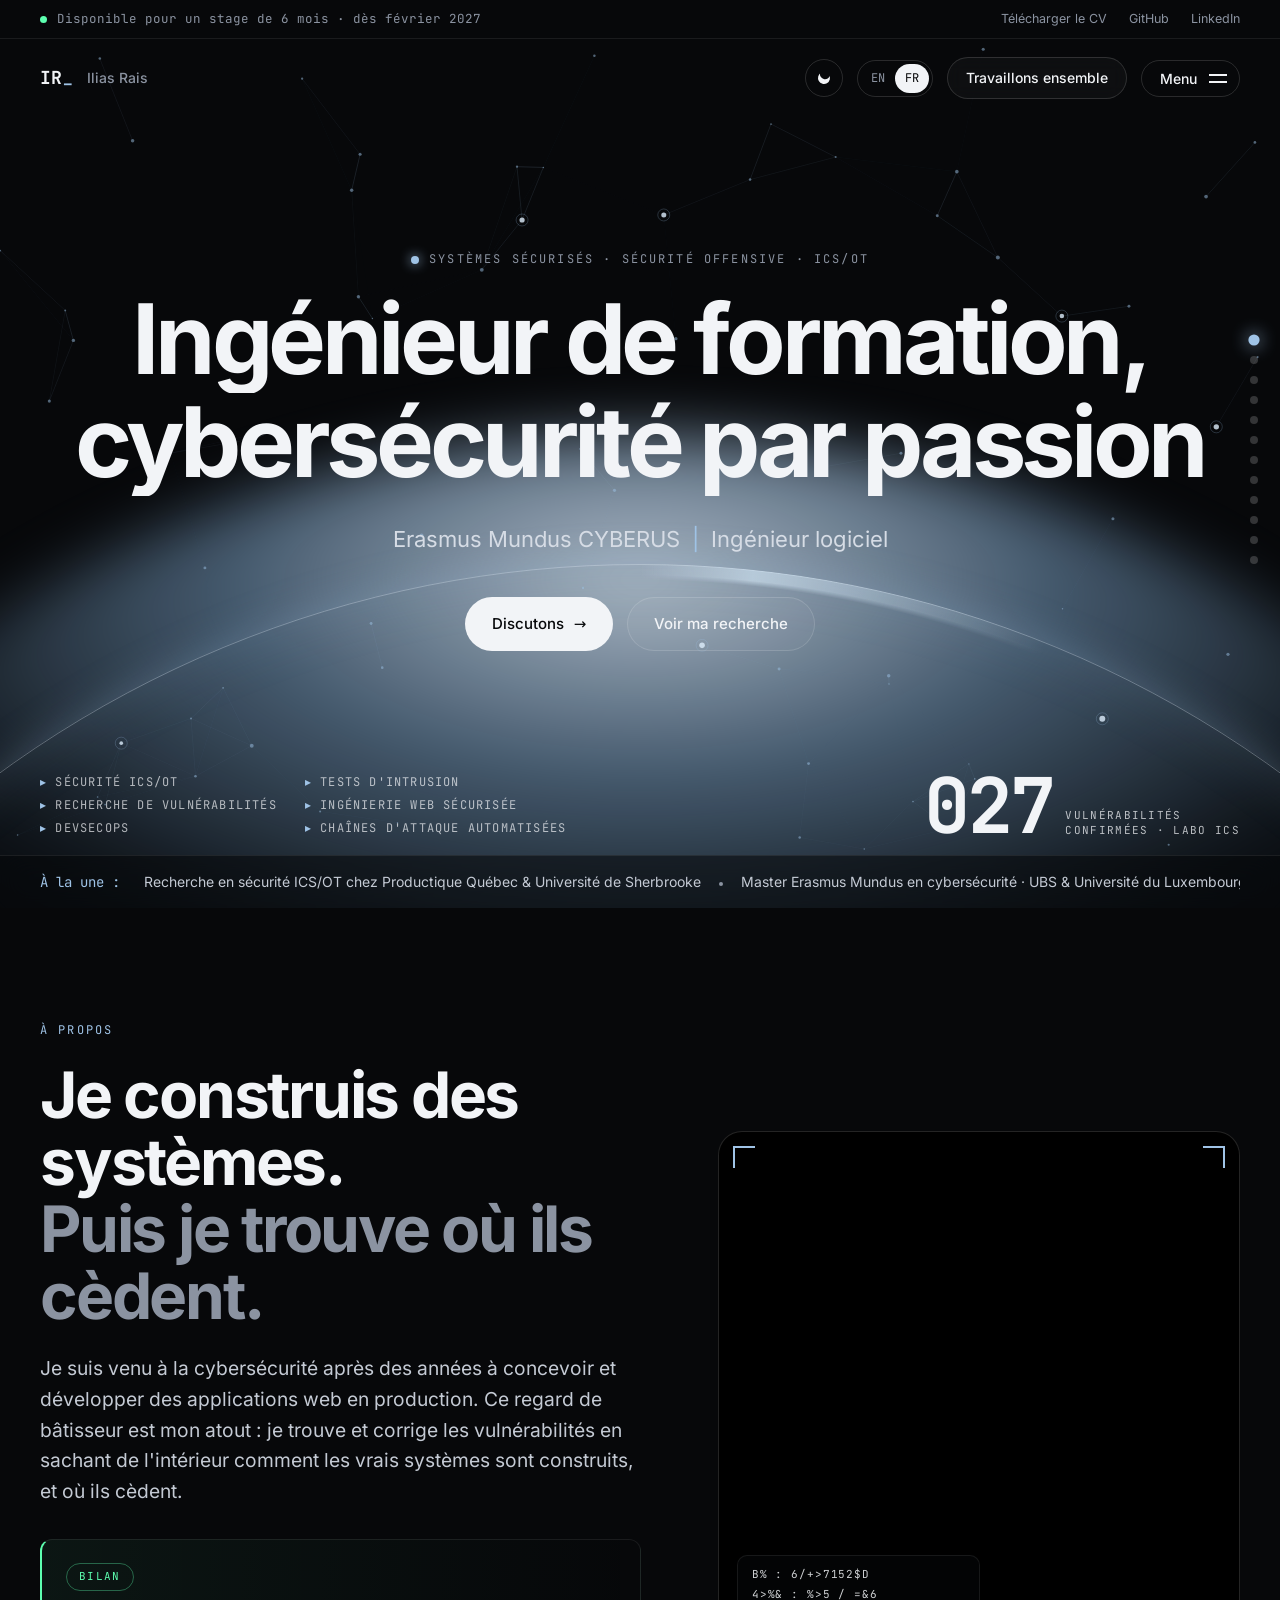
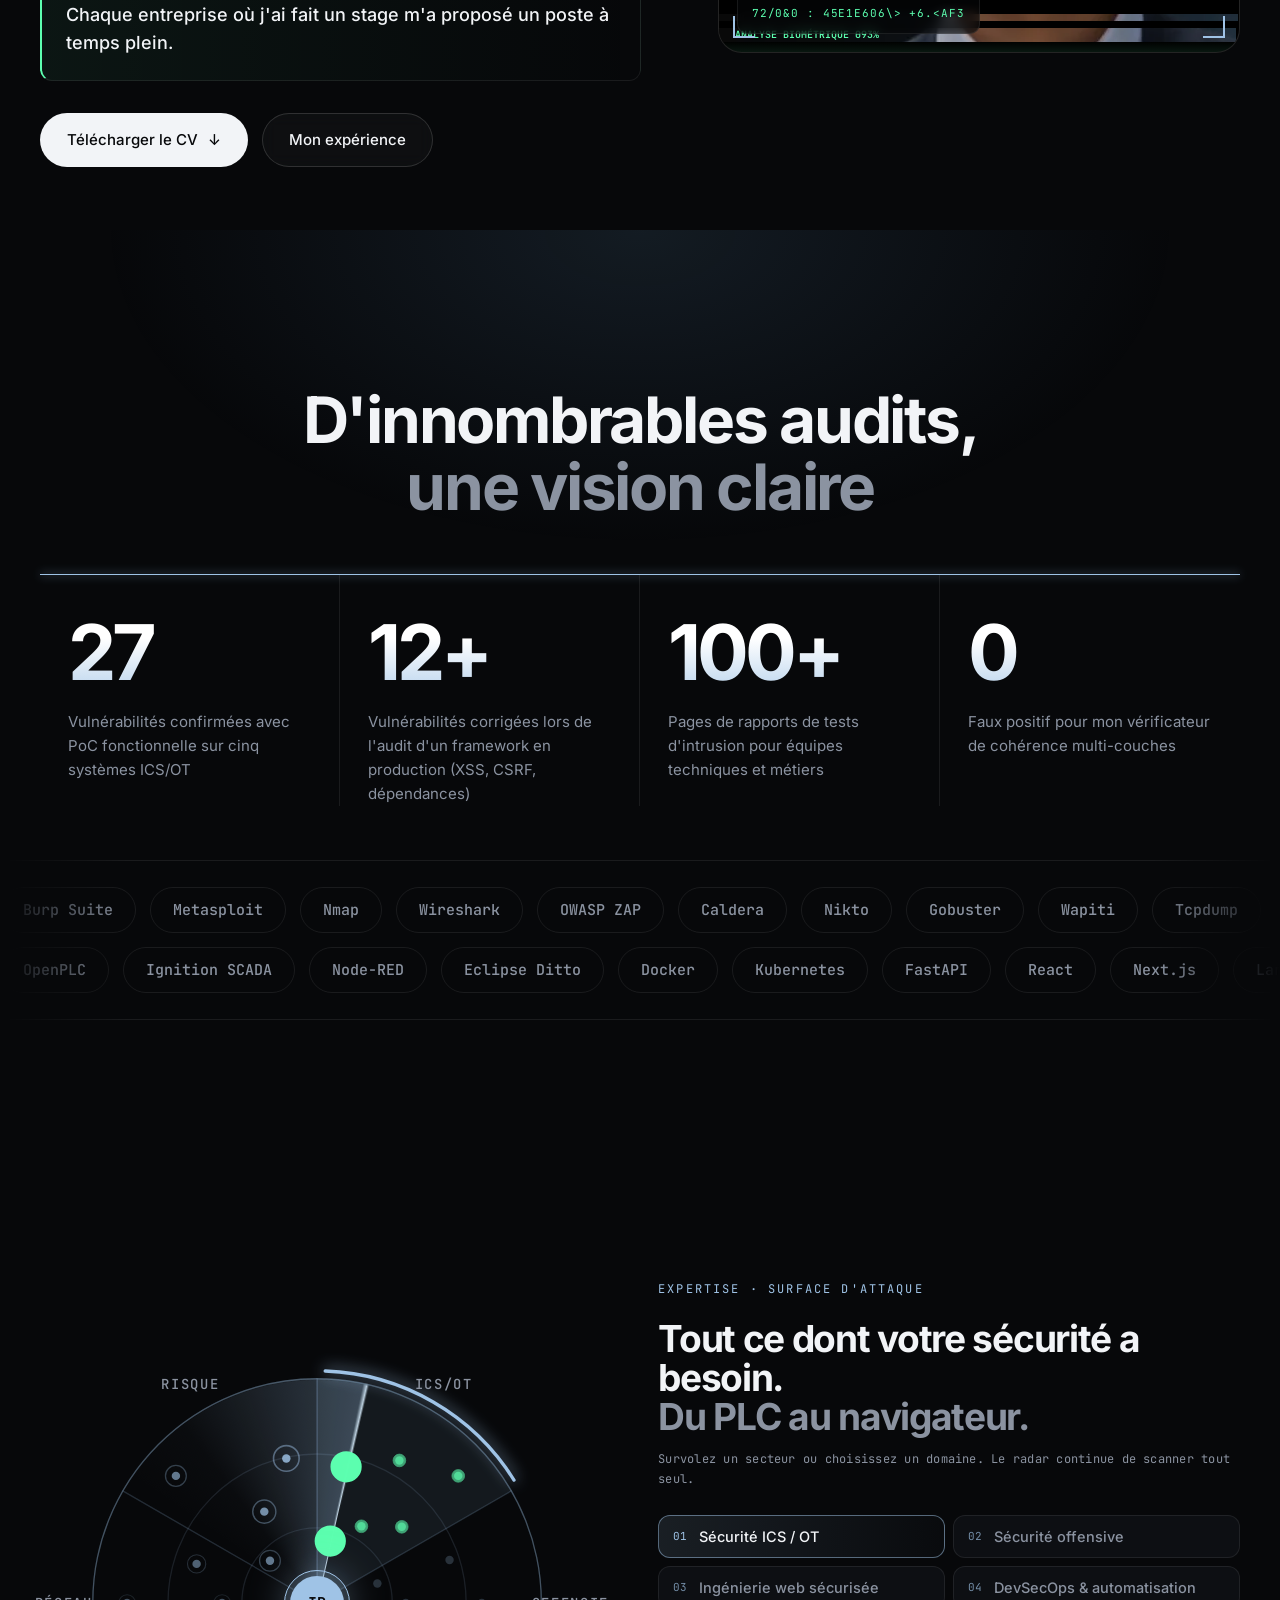
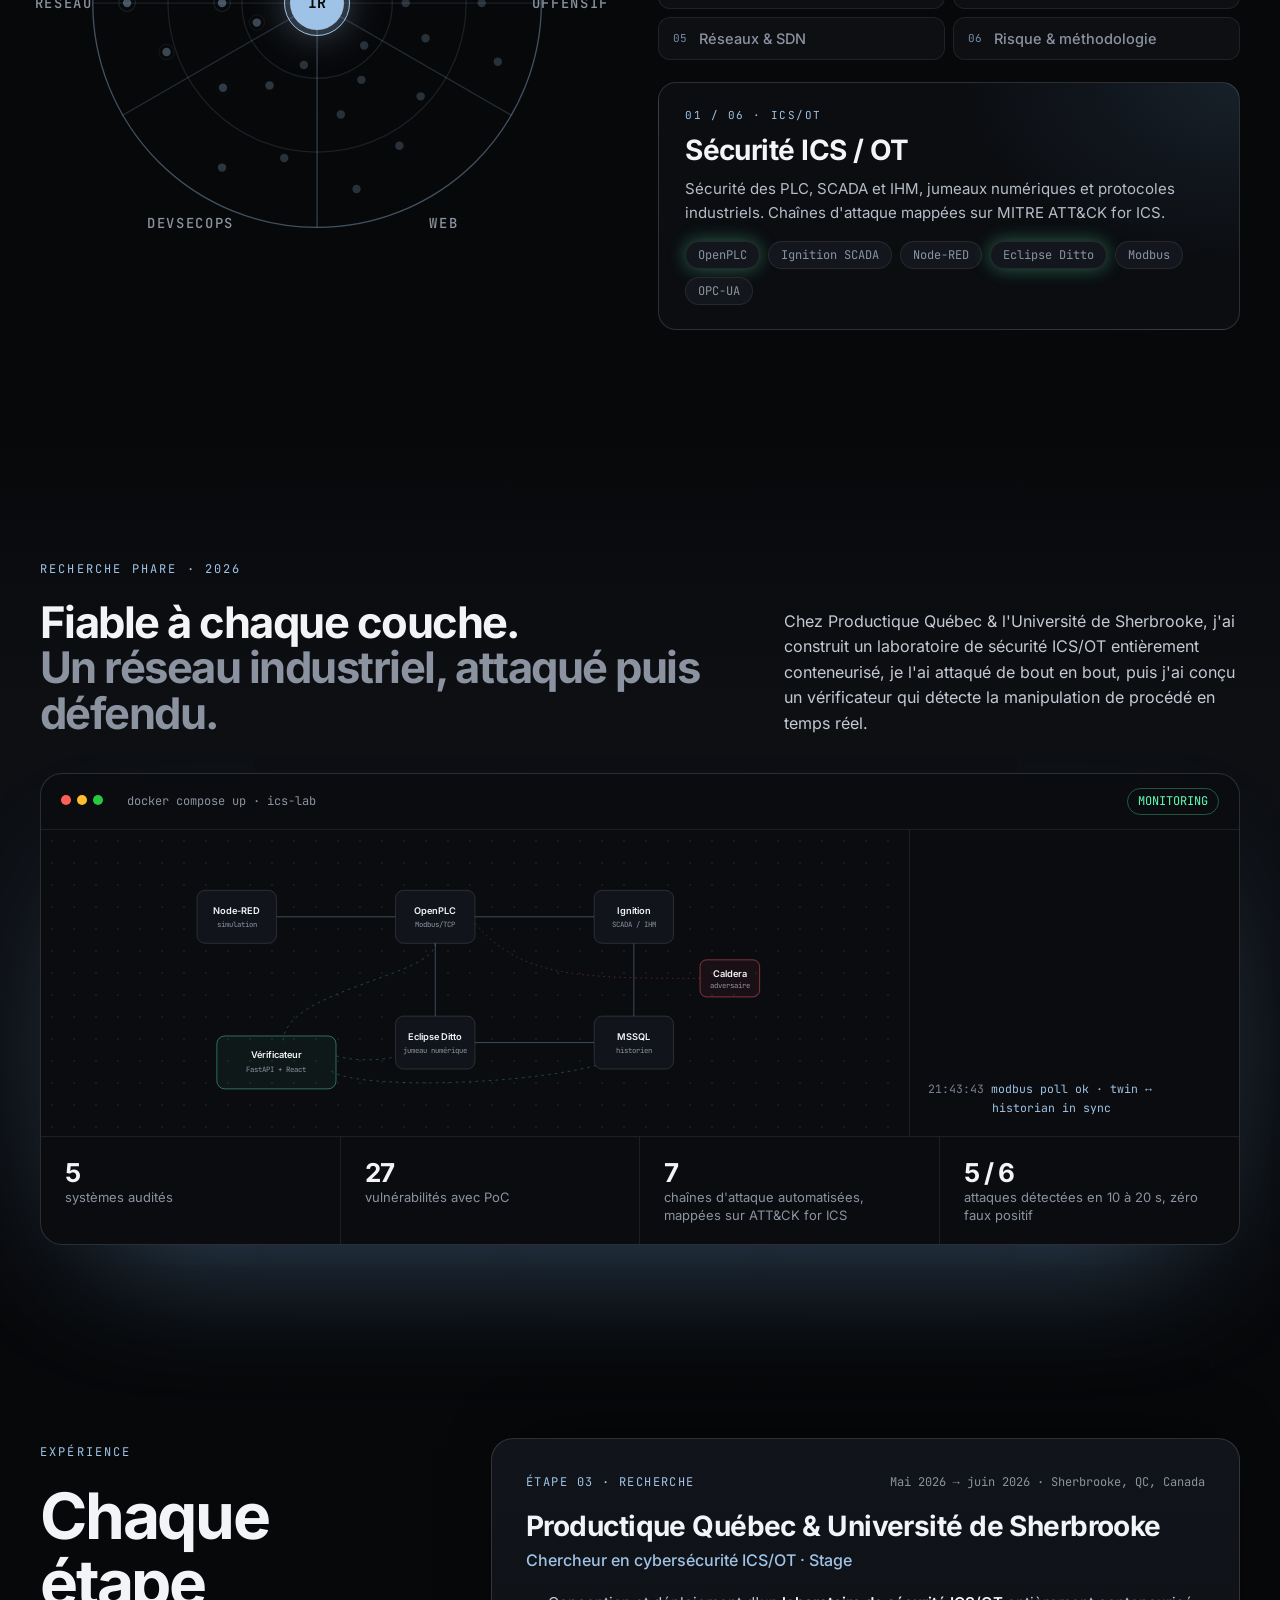
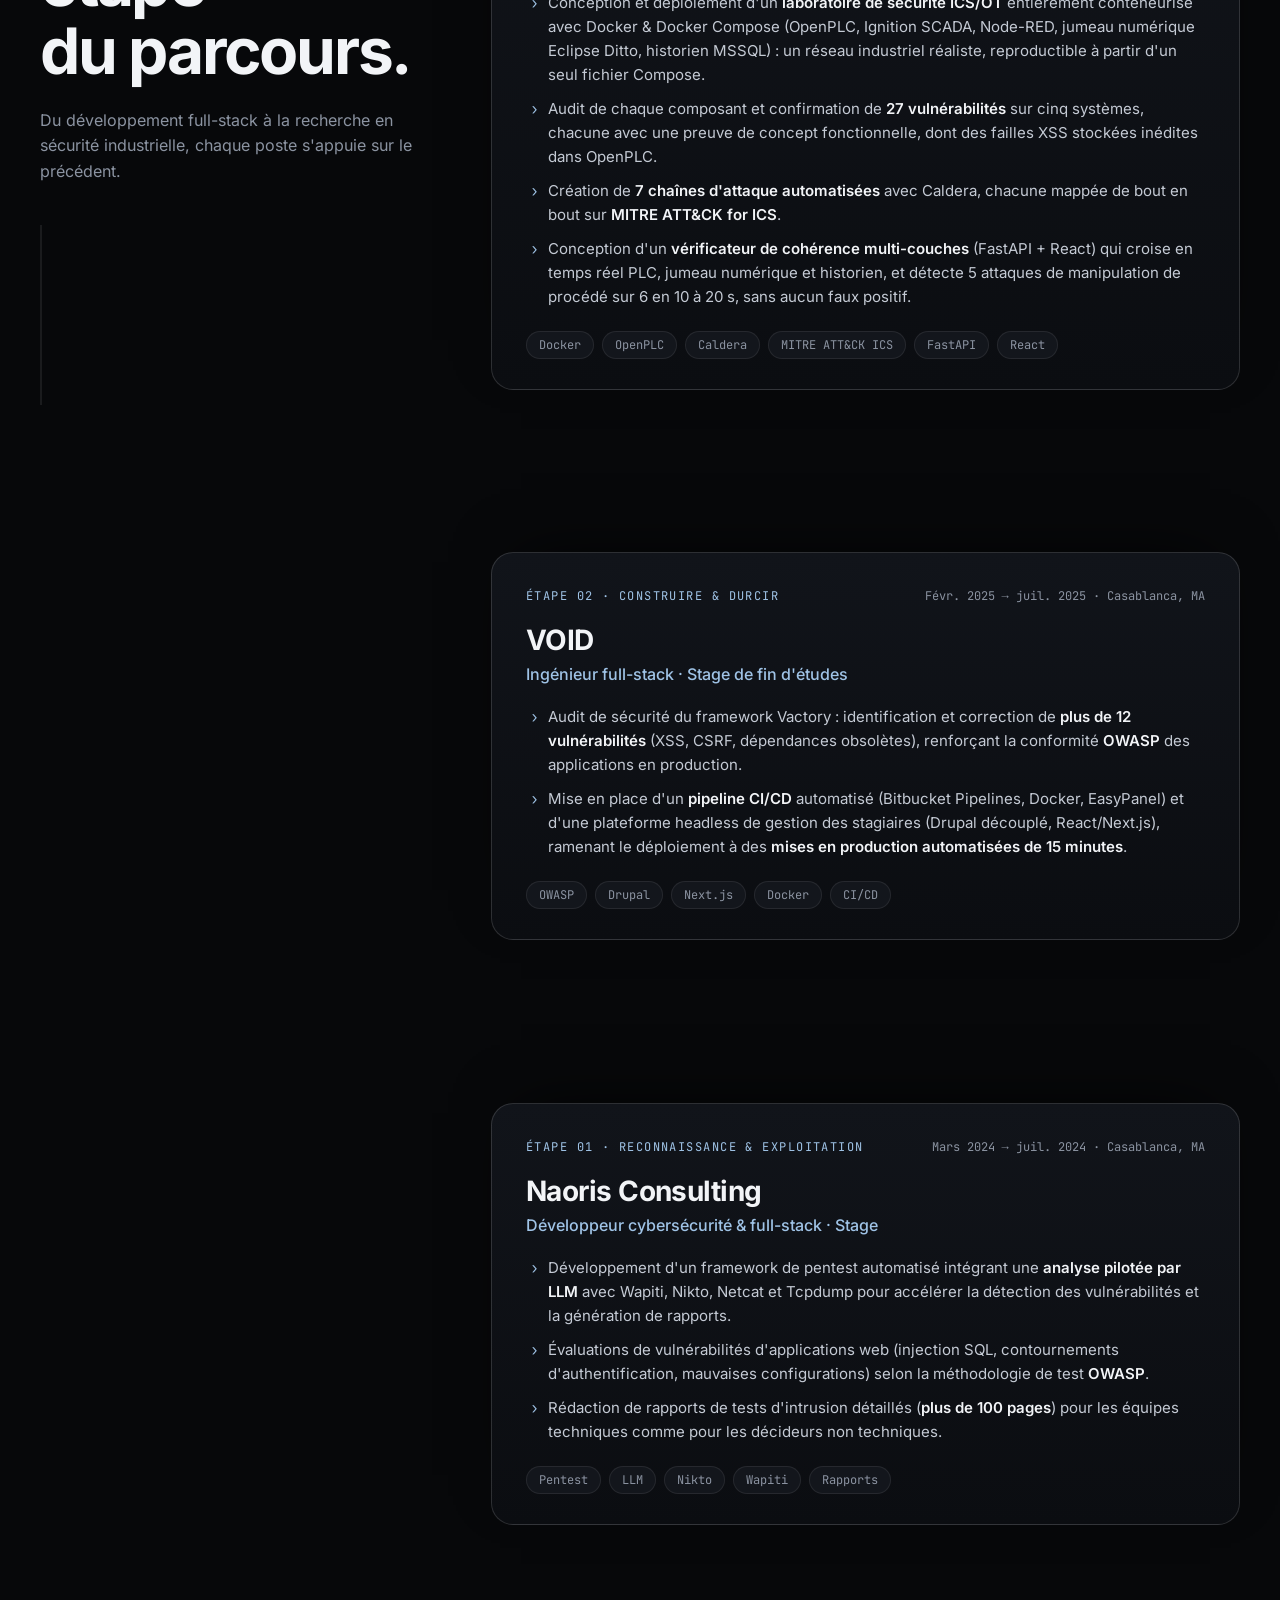
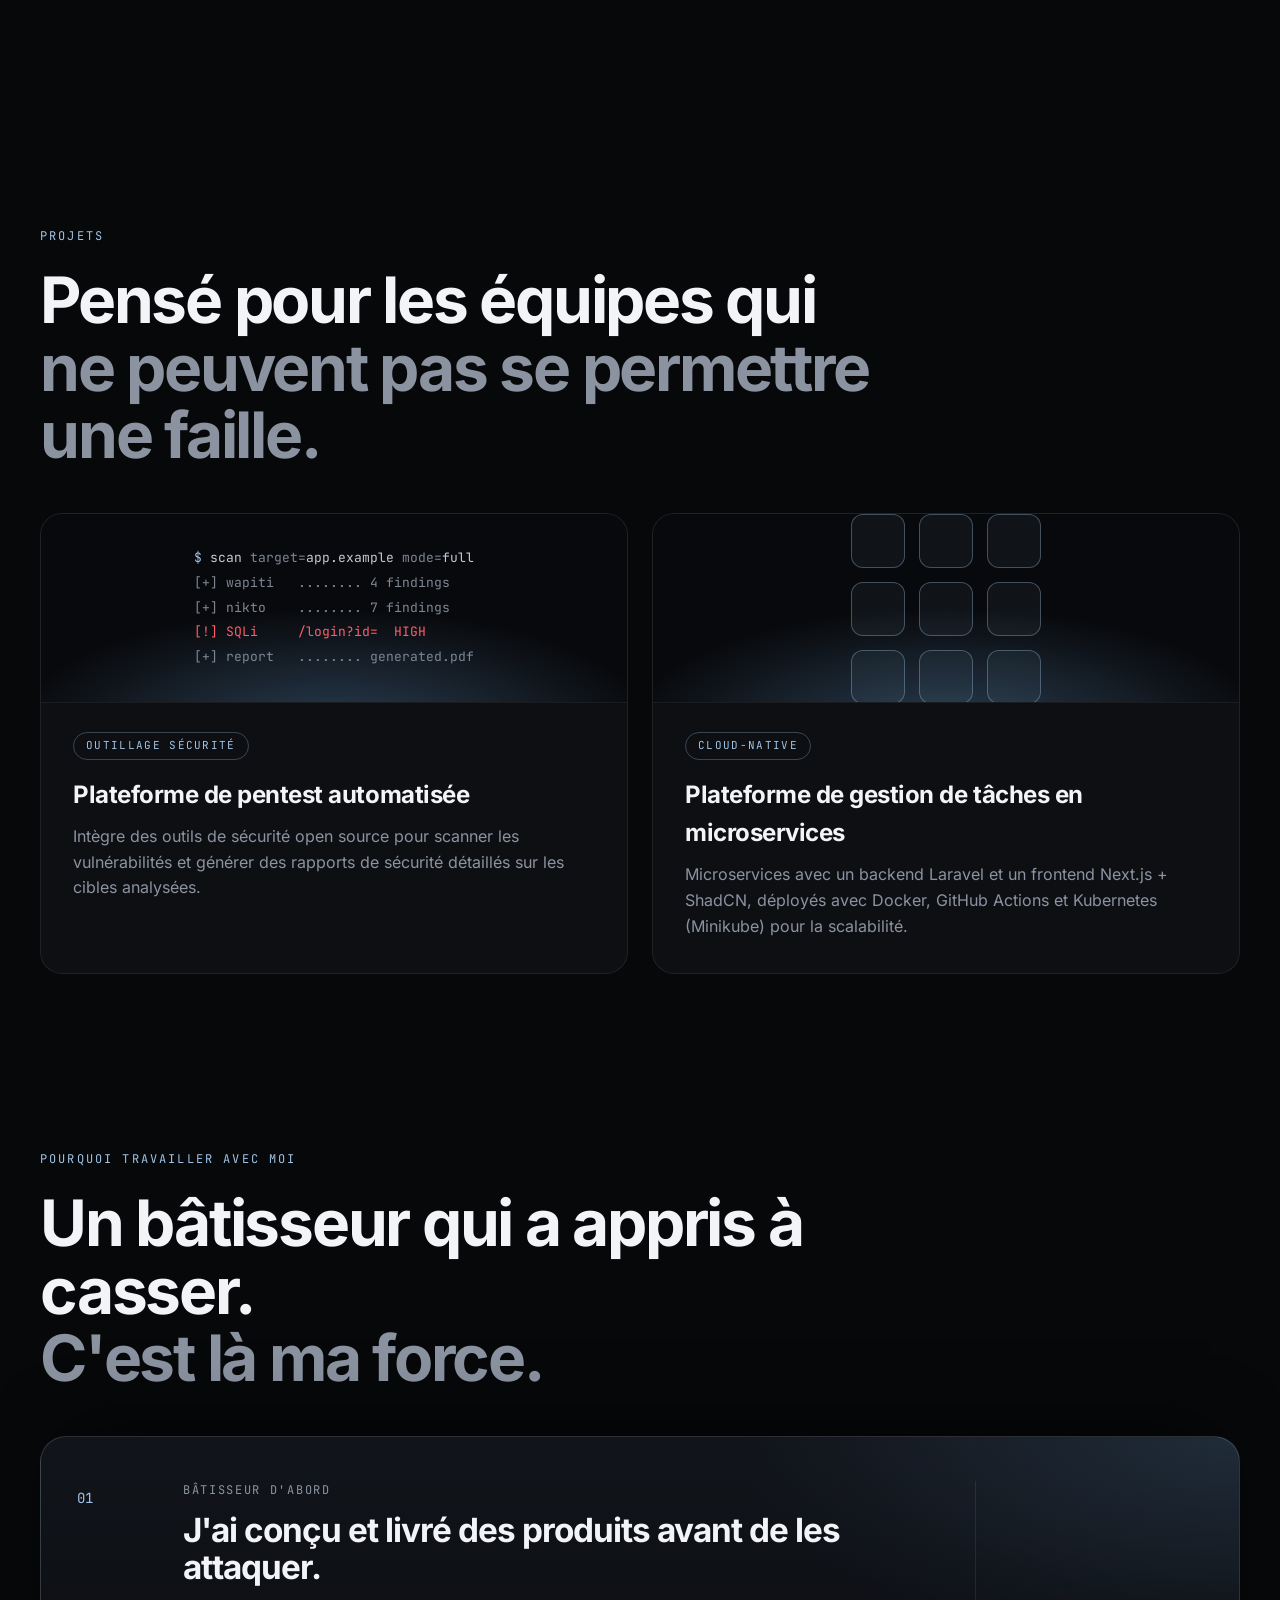
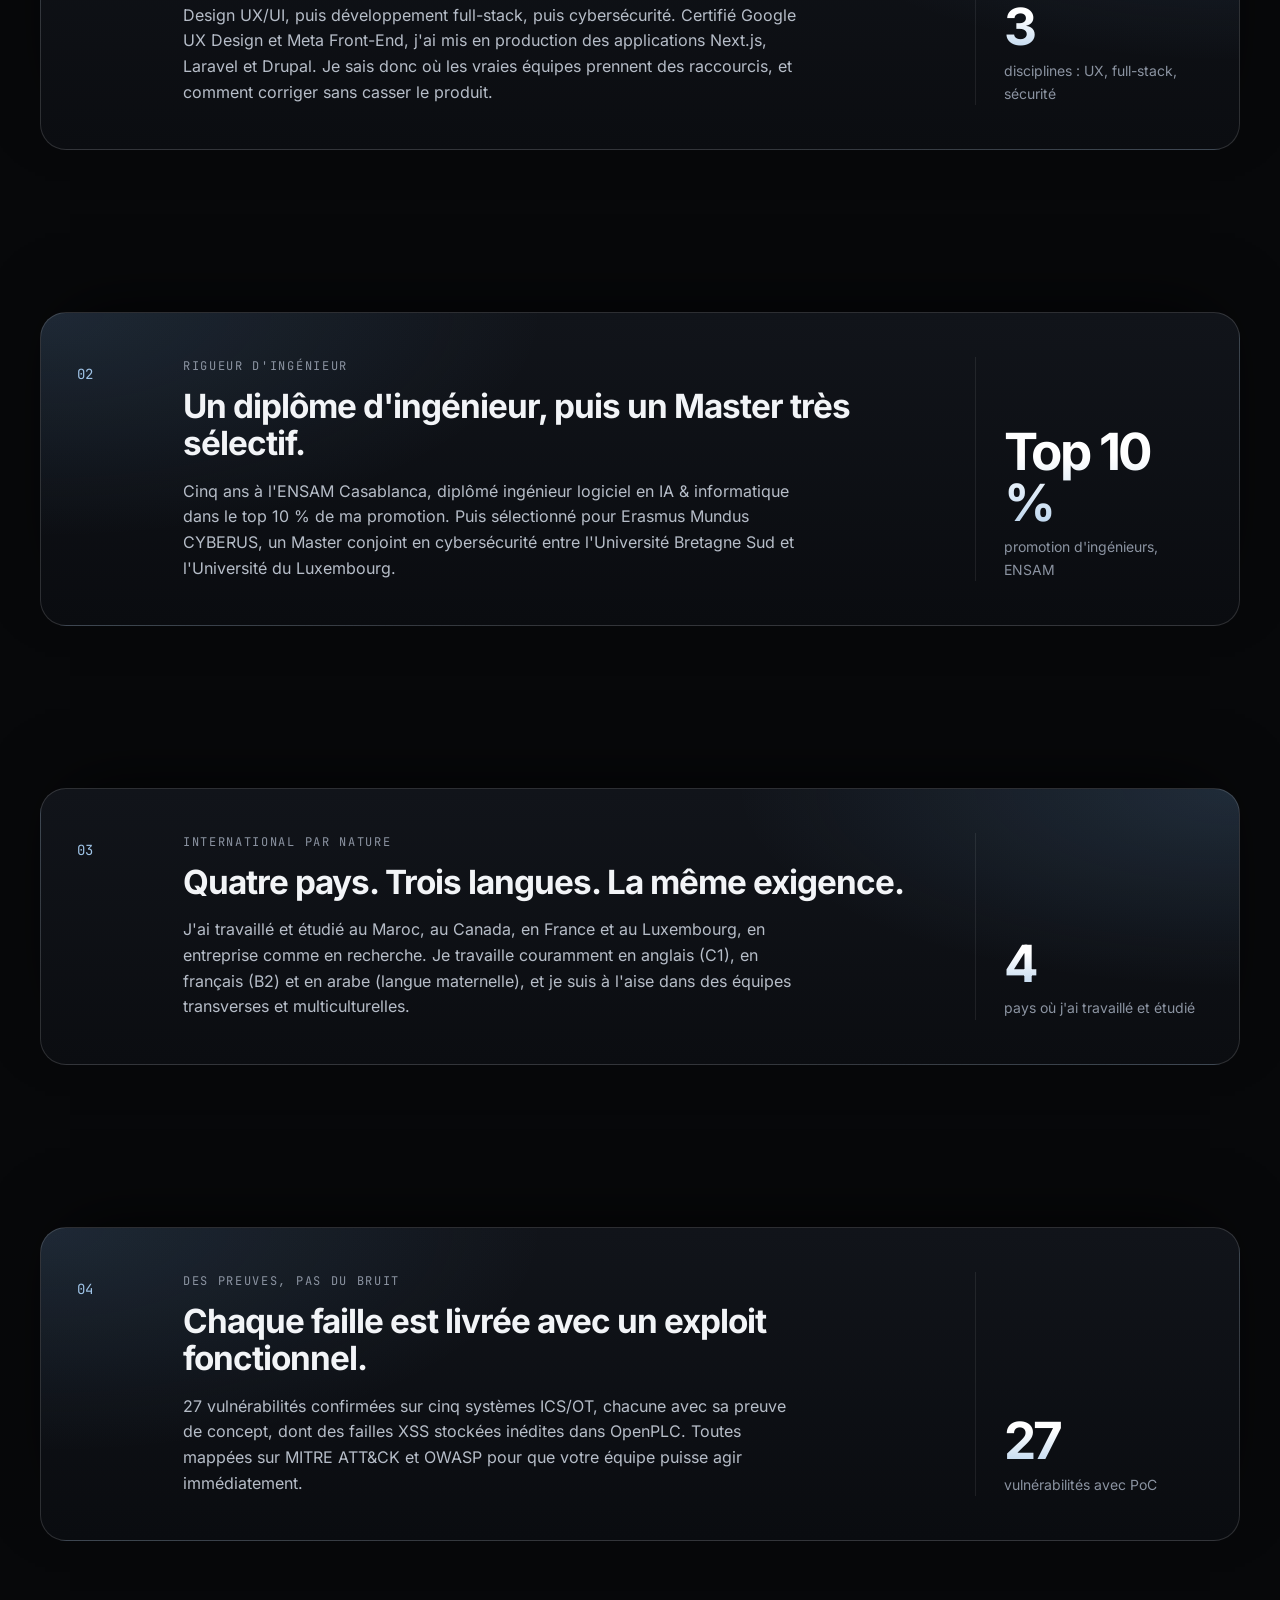
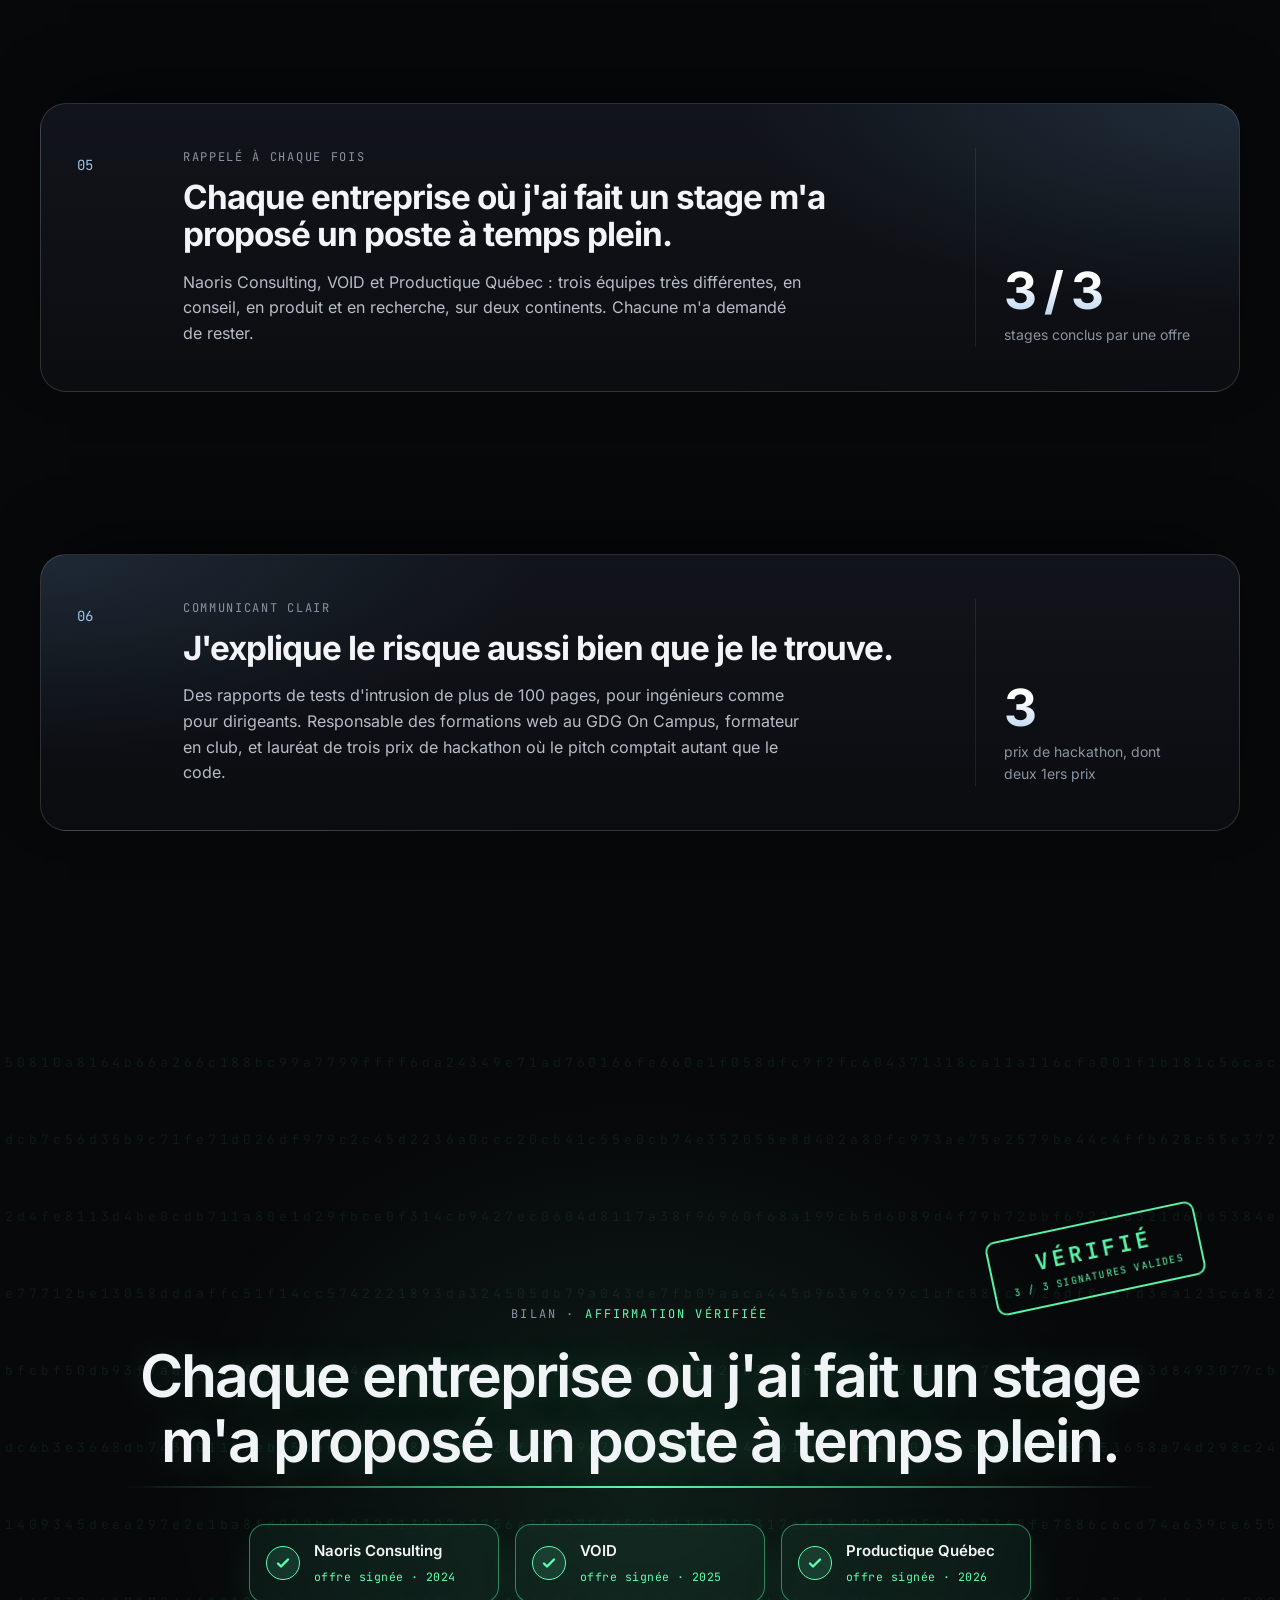
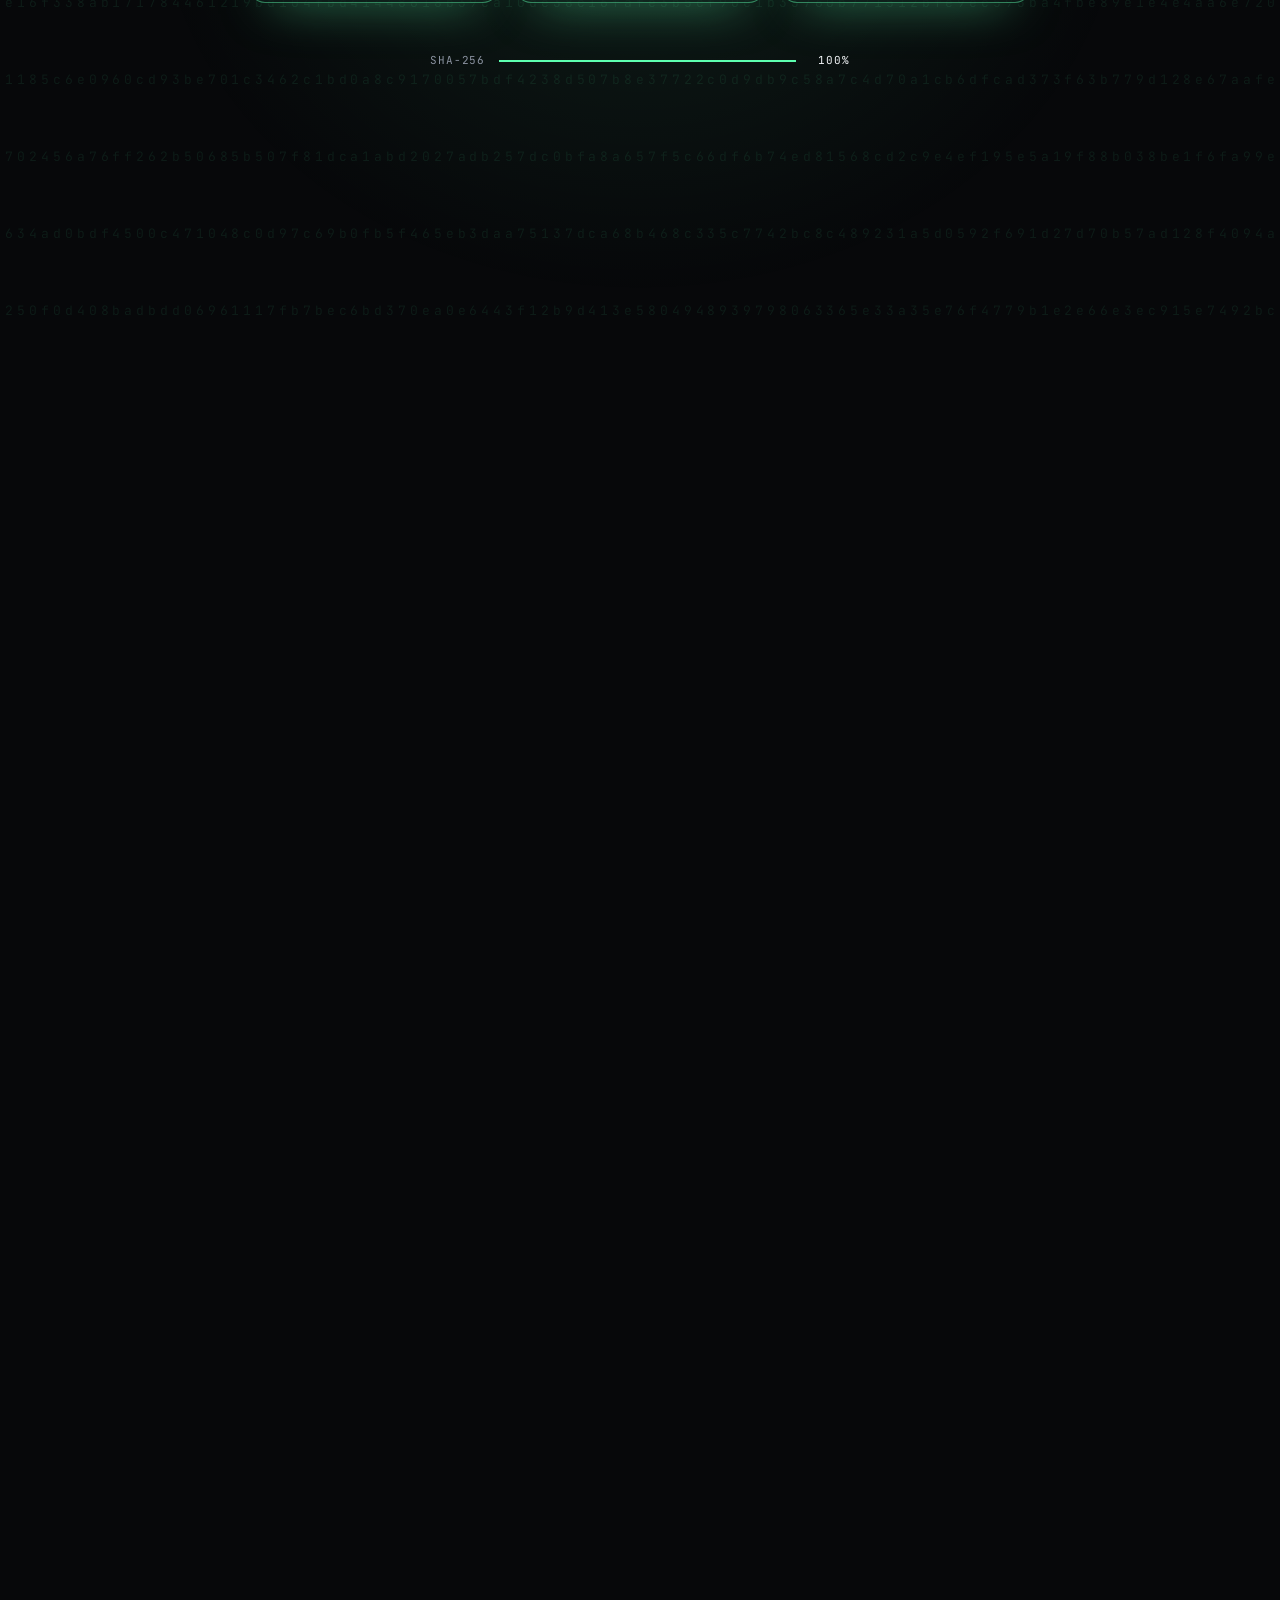
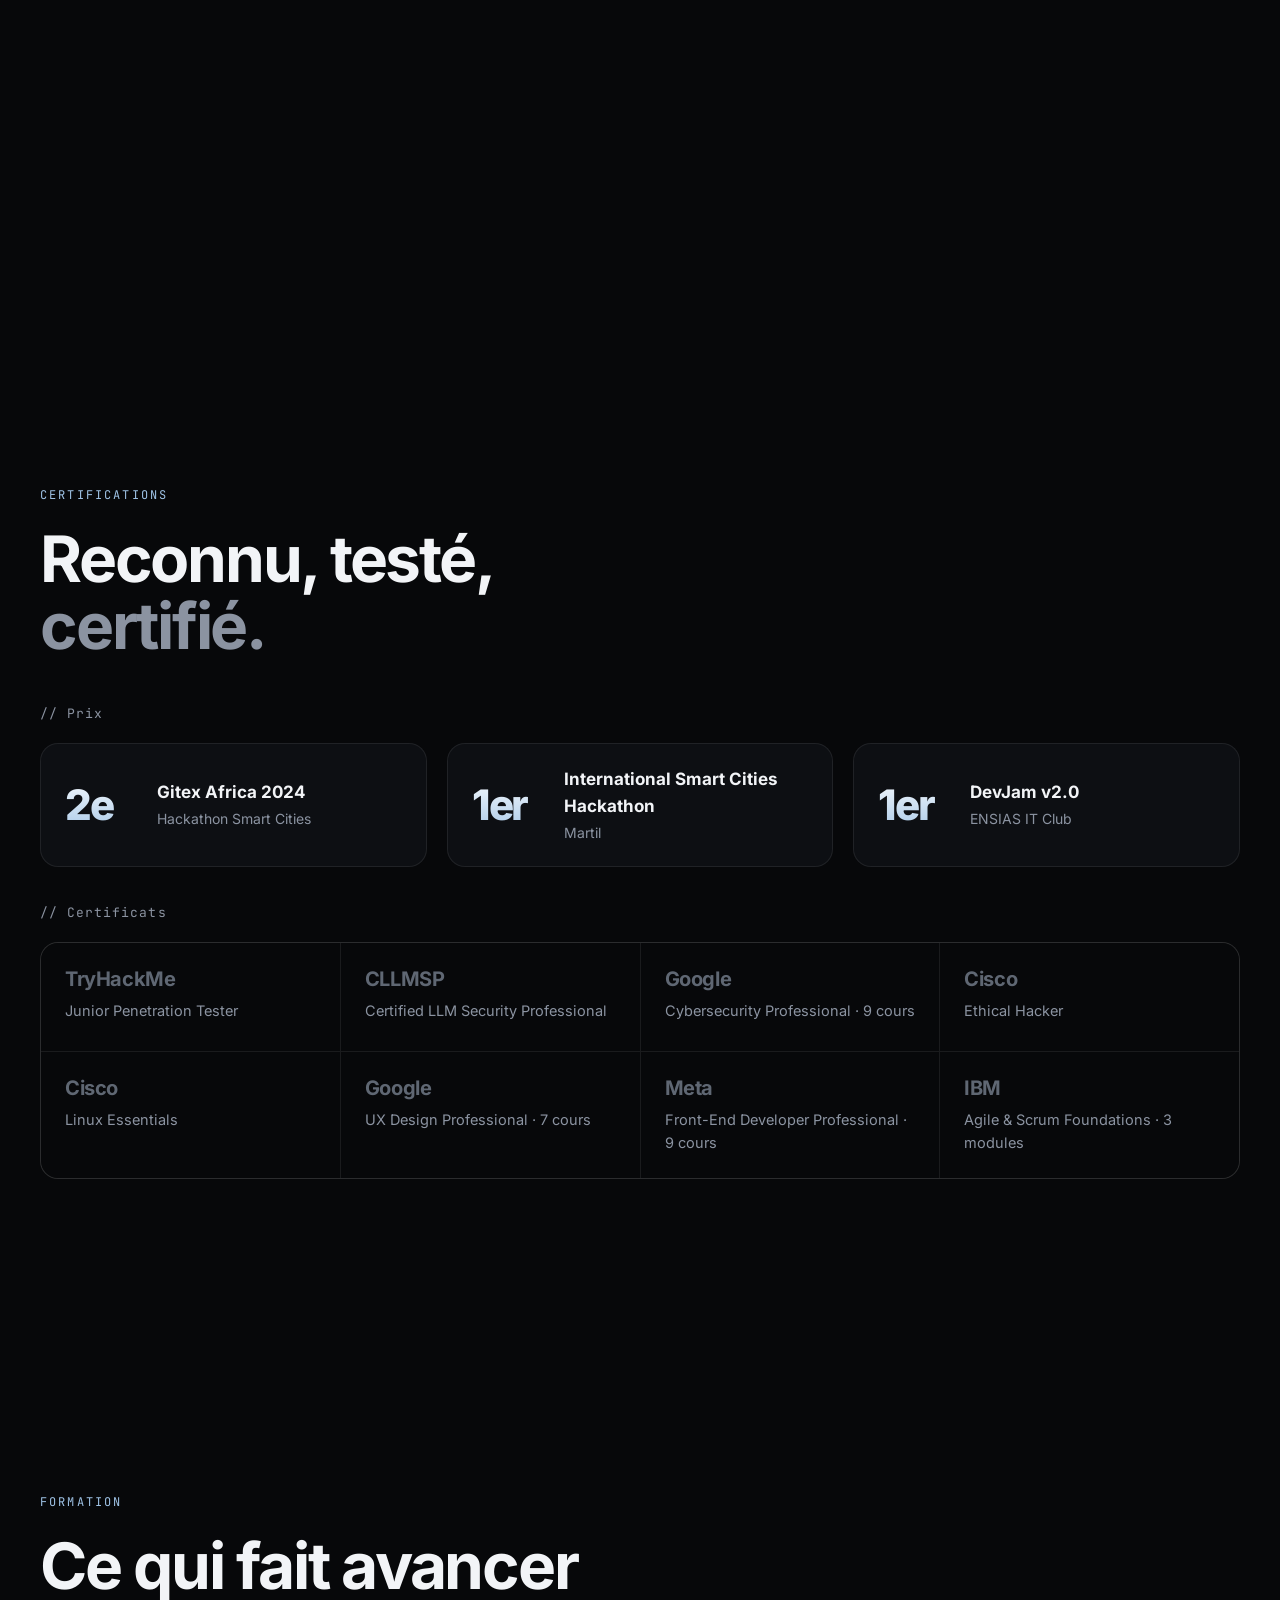
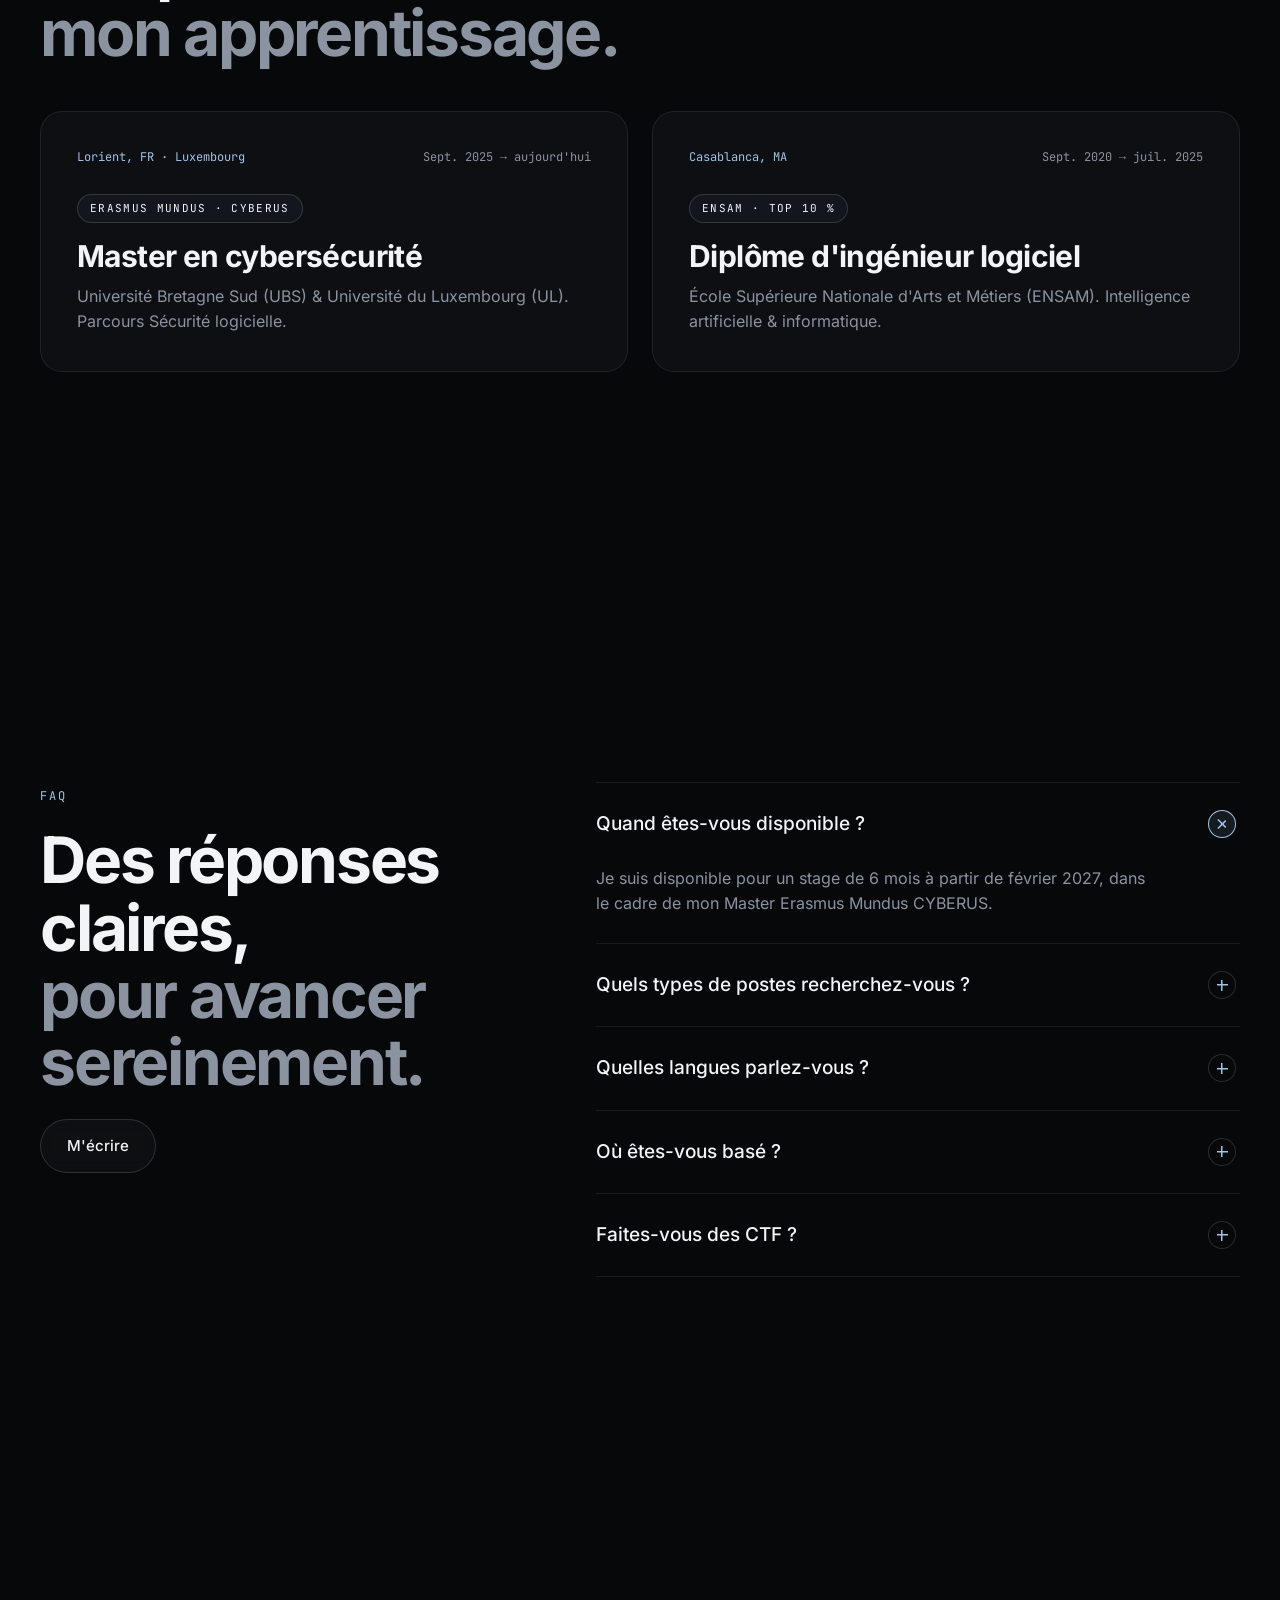
==== commit 3291bafa: "Light mode: AA contrast and white raised surfaces" ====
--- a/fr/index.html
+++ b/fr/index.html
@@ -42,7 +42,7 @@
   <link rel="icon" href="../favicon.svg" type="image/svg+xml" />
   <link rel="icon" href="../favicon-32.png" type="image/png" sizes="32x32" />
   <link rel="apple-touch-icon" href="../apple-touch-icon.png" />
-  <link rel="stylesheet" href="../styles.css?v=8" />
+  <link rel="stylesheet" href="../styles.css?v=9" />
 </head>
 <body>
 
@@ -647,7 +647,7 @@
     </div>
   </footer>
 
-  <script src="../script.js?v=8"></script>
+  <script src="../script.js?v=9"></script>
   <script>window.va = window.va || function () { (window.vaq = window.vaq || []).push(arguments); };</script>
   <script defer src="/_vercel/insights/script.js"></script>
 </body>
--- a/styles.css
+++ b/styles.css
@@ -482,7 +482,7 @@
 .lab__svg .pkt--ver { fill: var(--ok); filter: drop-shadow(0 0 4px var(--ok)); }
 .lab__log { border-left: 1px solid var(--line); padding: 18px; font-size: 11.5px; line-height: 1.7; color: #a9b2bf; height: min(420px, 34vh); overflow: hidden; display: flex; flex-direction: column; justify-content: flex-end; }
 .lab__log div { animation: logIn 0.4s var(--ease); padding-left: 64px; text-indent: -64px; }
-.lab__log .t { color: #5b6370; }
+.lab__log .t { color: #7a8391; }
 .lab__log .a { color: var(--alert); }
 .lab__log .g { color: var(--ok); }
 .lab__log .b { color: var(--ice); }
@@ -871,26 +871,26 @@
 }
 html[data-theme="light"] {
   color-scheme: light;
-  --bg: #f3f5f8;
-  --bg-2: #e9edf2;
-  --bg-3: #dfe5ec;
+  --bg: #eef1f5;
+  --bg-2: #ffffff;
+  --bg-3: #f3f6f9;
   --line: rgba(14, 24, 38, 0.1);
-  --line-2: rgba(14, 24, 38, 0.17);
+  --line-2: rgba(14, 24, 38, 0.16);
   --text: #0b0e13;
-  --muted: #5a6472;
-  --ice: #2c6aa6;
-  --ice-2: #3b7fc0;
+  --muted: #56606e;
+  --ice: #235c93;
+  --ice-2: #2f6fae;
   --ice-deep: #c3d8ec;
-  --ok: #0b9a5c;
-  --alert: #d93445;
+  --ok: #05703f;
+  --alert: #c42b3c;
   --fg: #0b0e13;
   --hi: #0b0e13;
   --text-1: #262d37;
   --text-2: #333b47;
   --text-3: #46505d;
-  --dim: #9aa3af;
+  --dim: #687180;
   --panel: #ffffff;
-  --panel-2: #f8fafc;
+  --panel-2: #ffffff;
   --panel-3: #ffffff;
   --shade: rgba(20, 35, 55, 0.2);
 }
@@ -952,3 +952,17 @@
 @media (max-width: 760px) { .theme-toggle { width: 34px; height: 34px; } }
 html[data-theme="light"] .lang-wave { box-shadow: inset 0 0 0 1.5px rgba(44, 106, 166, 0.85), inset 0 0 22px 2px rgba(59, 127, 192, 0.35); }
 html[data-theme="light"] .lang-wave.trail { box-shadow: inset 0 0 0 1px rgba(44, 106, 166, 0.35), inset 0 0 40px 6px rgba(59, 127, 192, 0.1); }
+
+/* ---------- Light theme polish: depth comes from soft shadows, not grey fills ---------- */
+:where(html[data-theme="light"]) :is(.proj, .award, .edu, .radar__detail, .radar__item, .certs, .intro__record) {
+  box-shadow: 0 1px 2px rgba(16, 28, 45, 0.05), 0 10px 30px -14px rgba(16, 28, 45, 0.16);
+}
+html[data-theme="light"] .btn--ghost { background: rgba(255, 255, 255, 0.75); }
+html[data-theme="light"] .btn--ghost:hover { background: #ffffff; }
+html[data-theme="light"] .radar__item .num { opacity: 1; }
+html[data-theme="light"] .claim__hash { color: rgba(35, 92, 147, 0.06); }
+html[data-theme="light"] .claim.verified .claim__hash { color: rgba(6, 122, 72, 0.07); }
+html[data-theme="light"] .lab { box-shadow: 0 40px 90px -50px rgba(16, 28, 45, 0.45); }
+html[data-theme="light"] ::selection { background: #235c93; color: #fff; }
+html[data-theme="light"] .cert { background: #ffffff; }
+html[data-theme="light"] .cert:hover { background: var(--bg-3); }
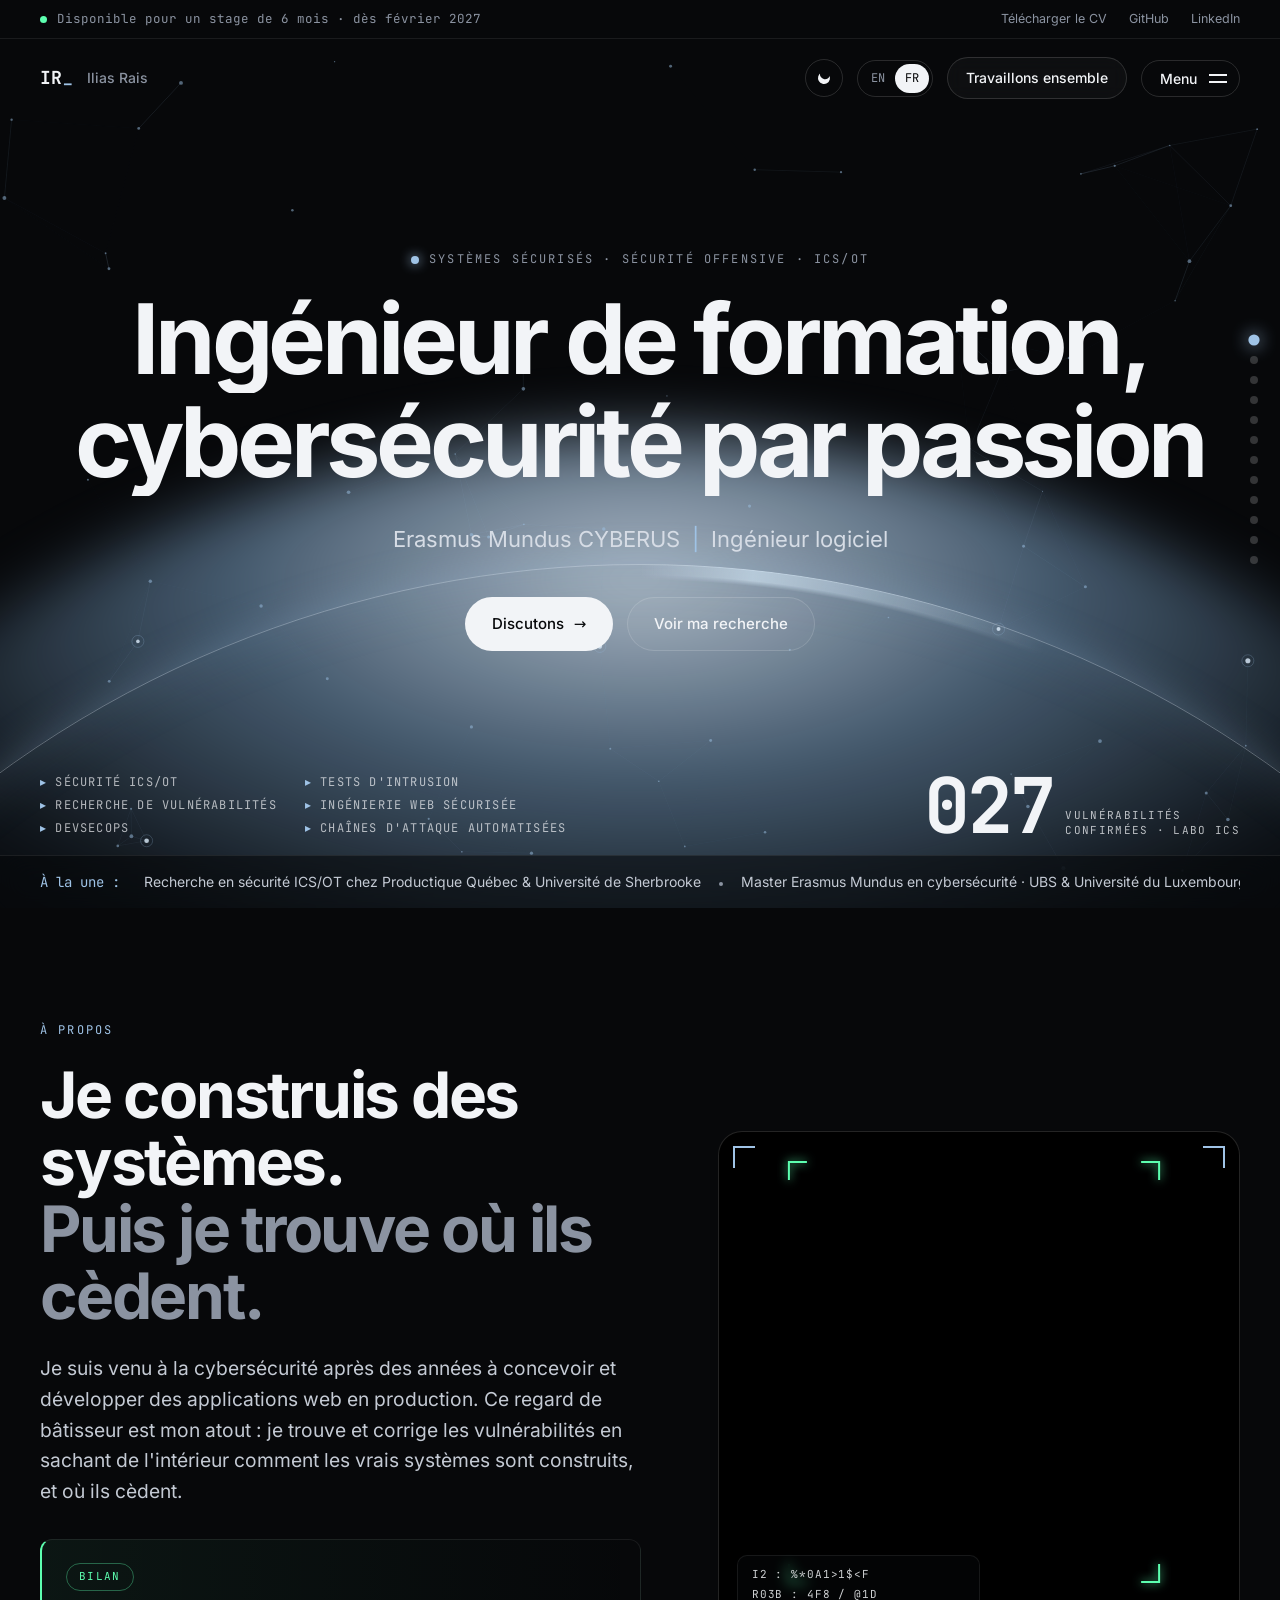
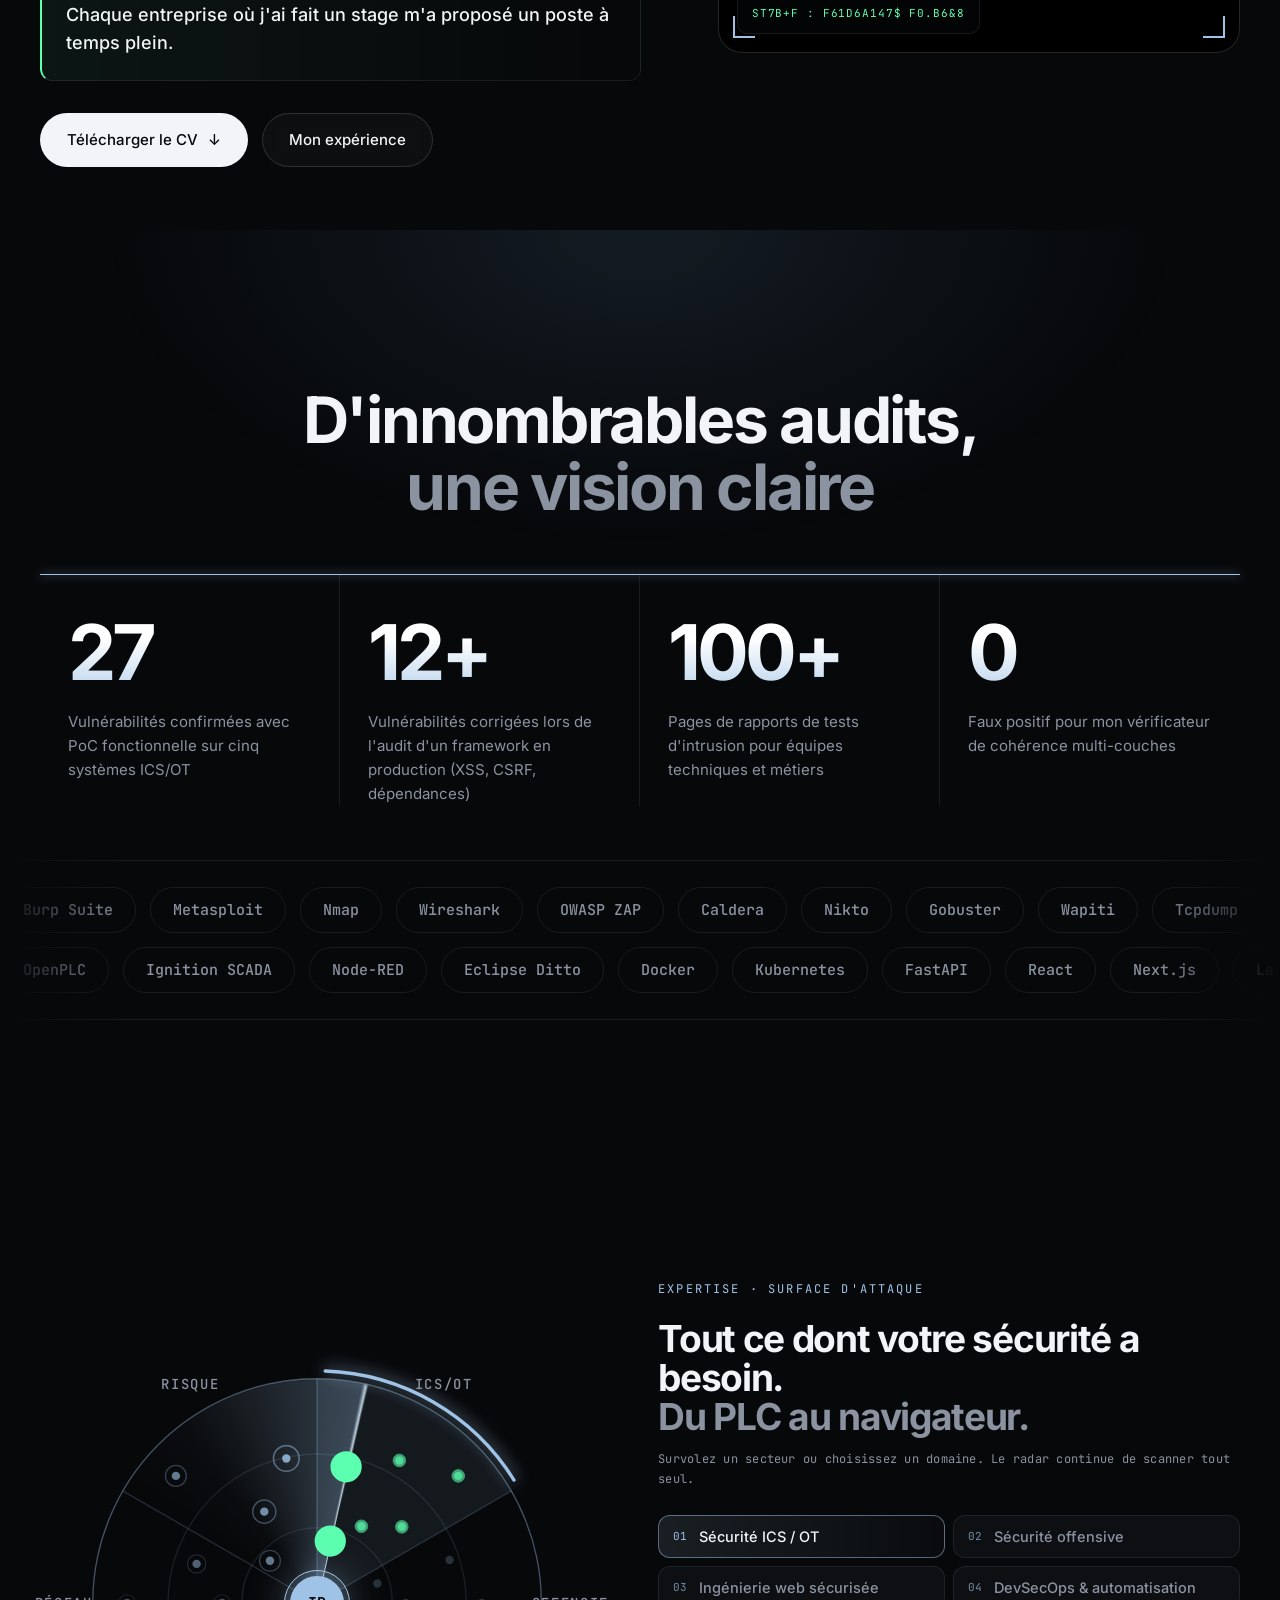
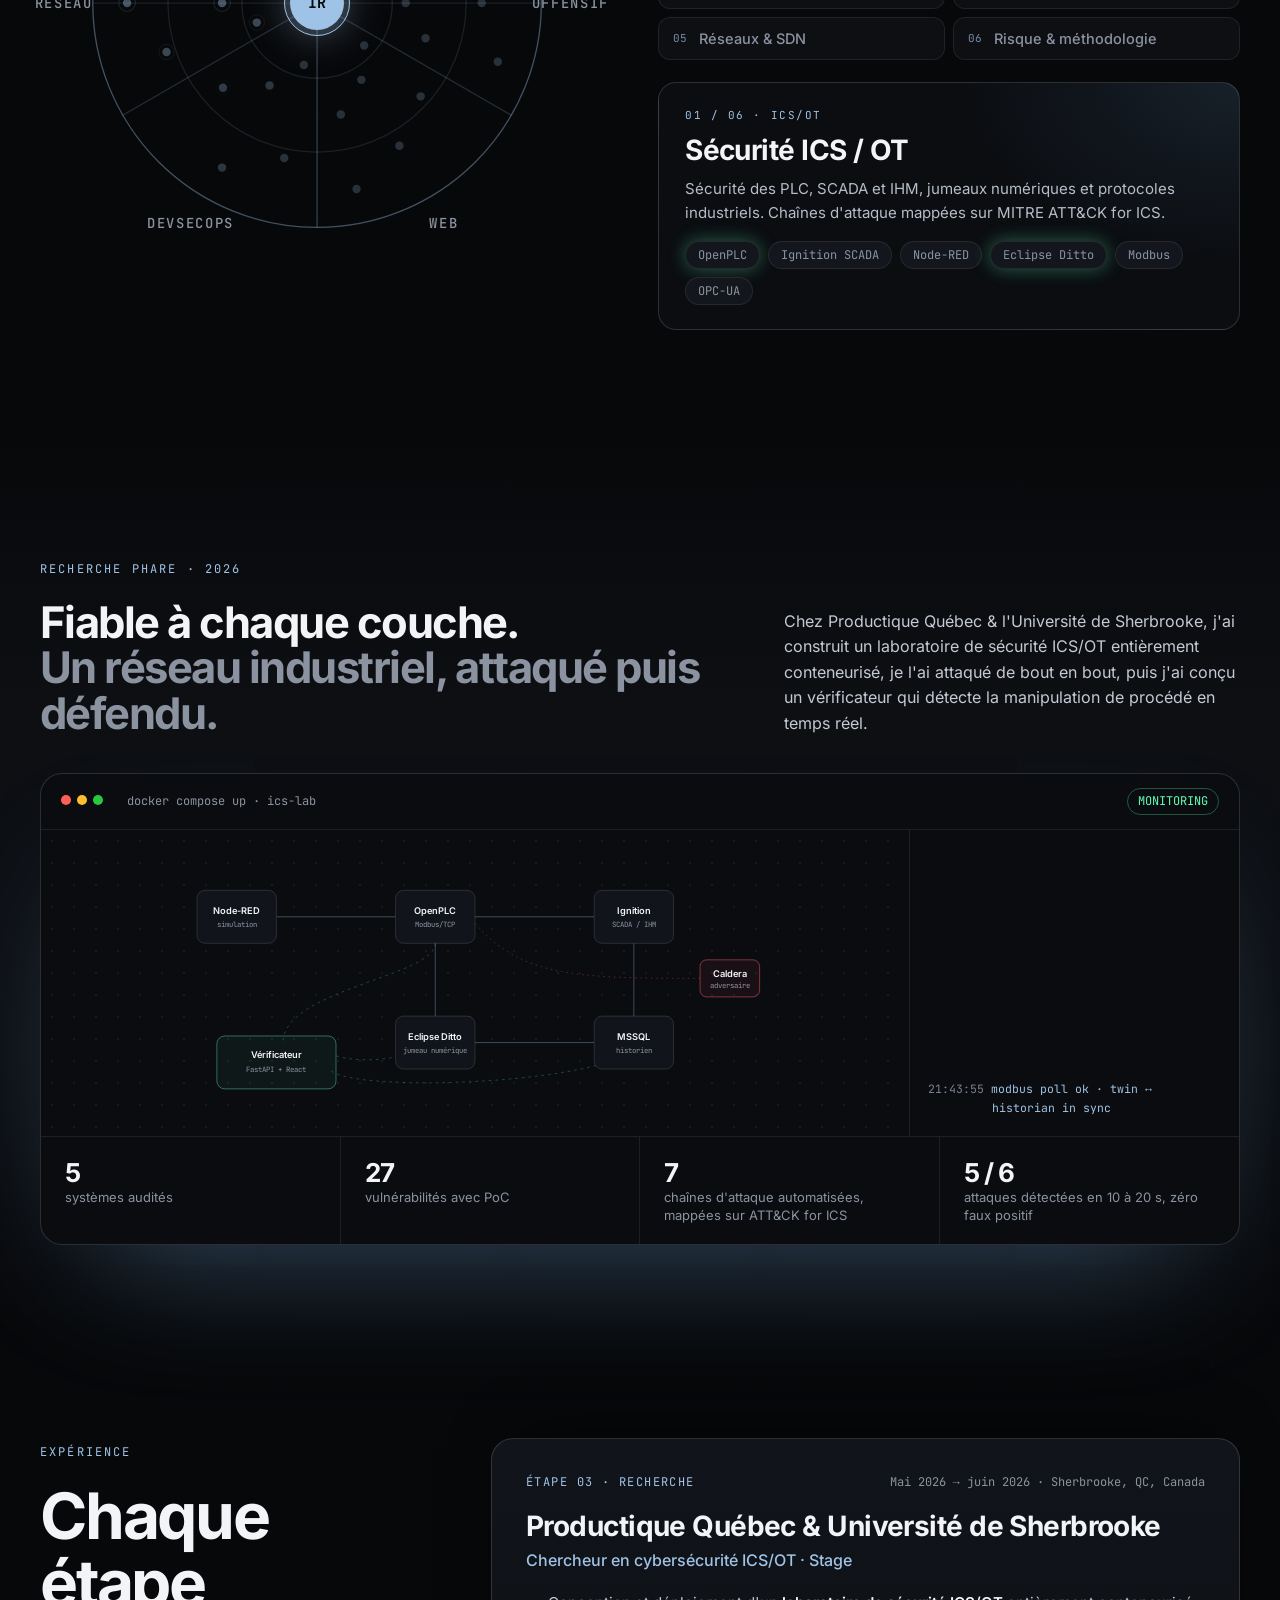
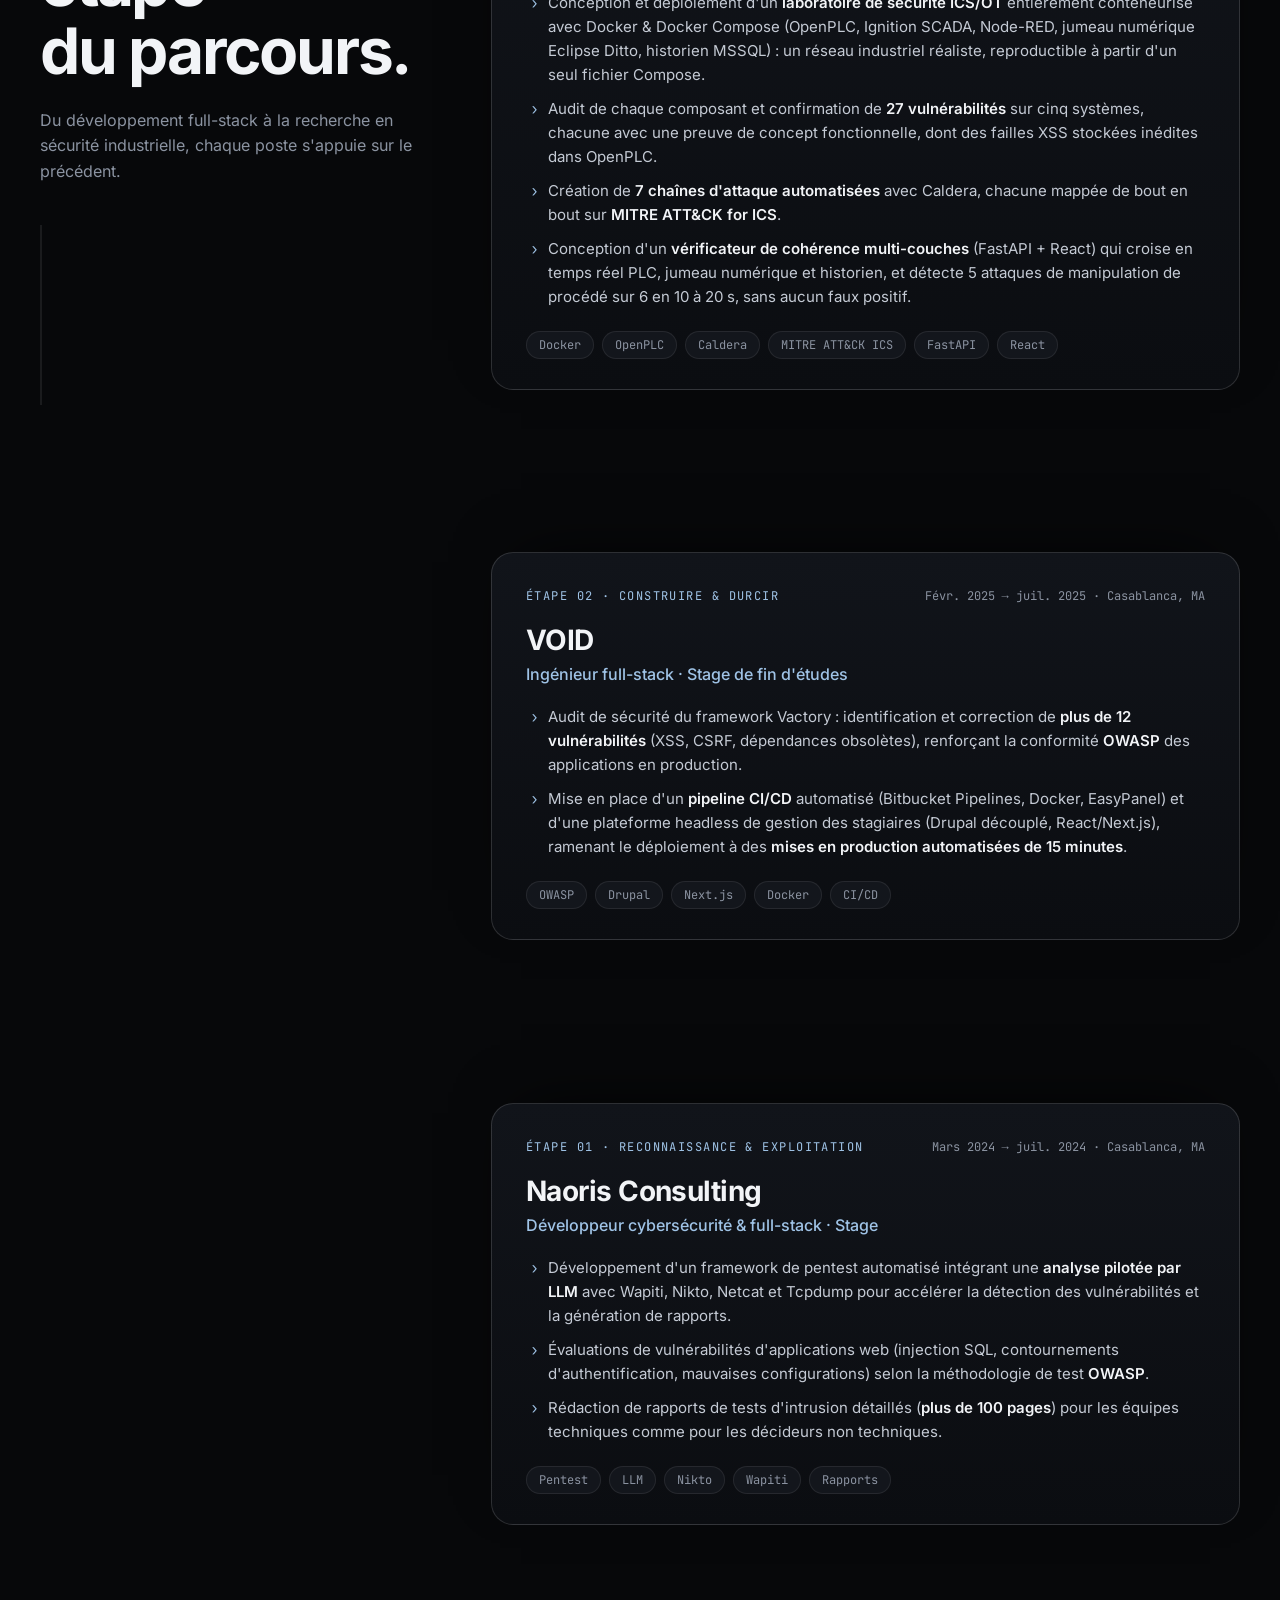
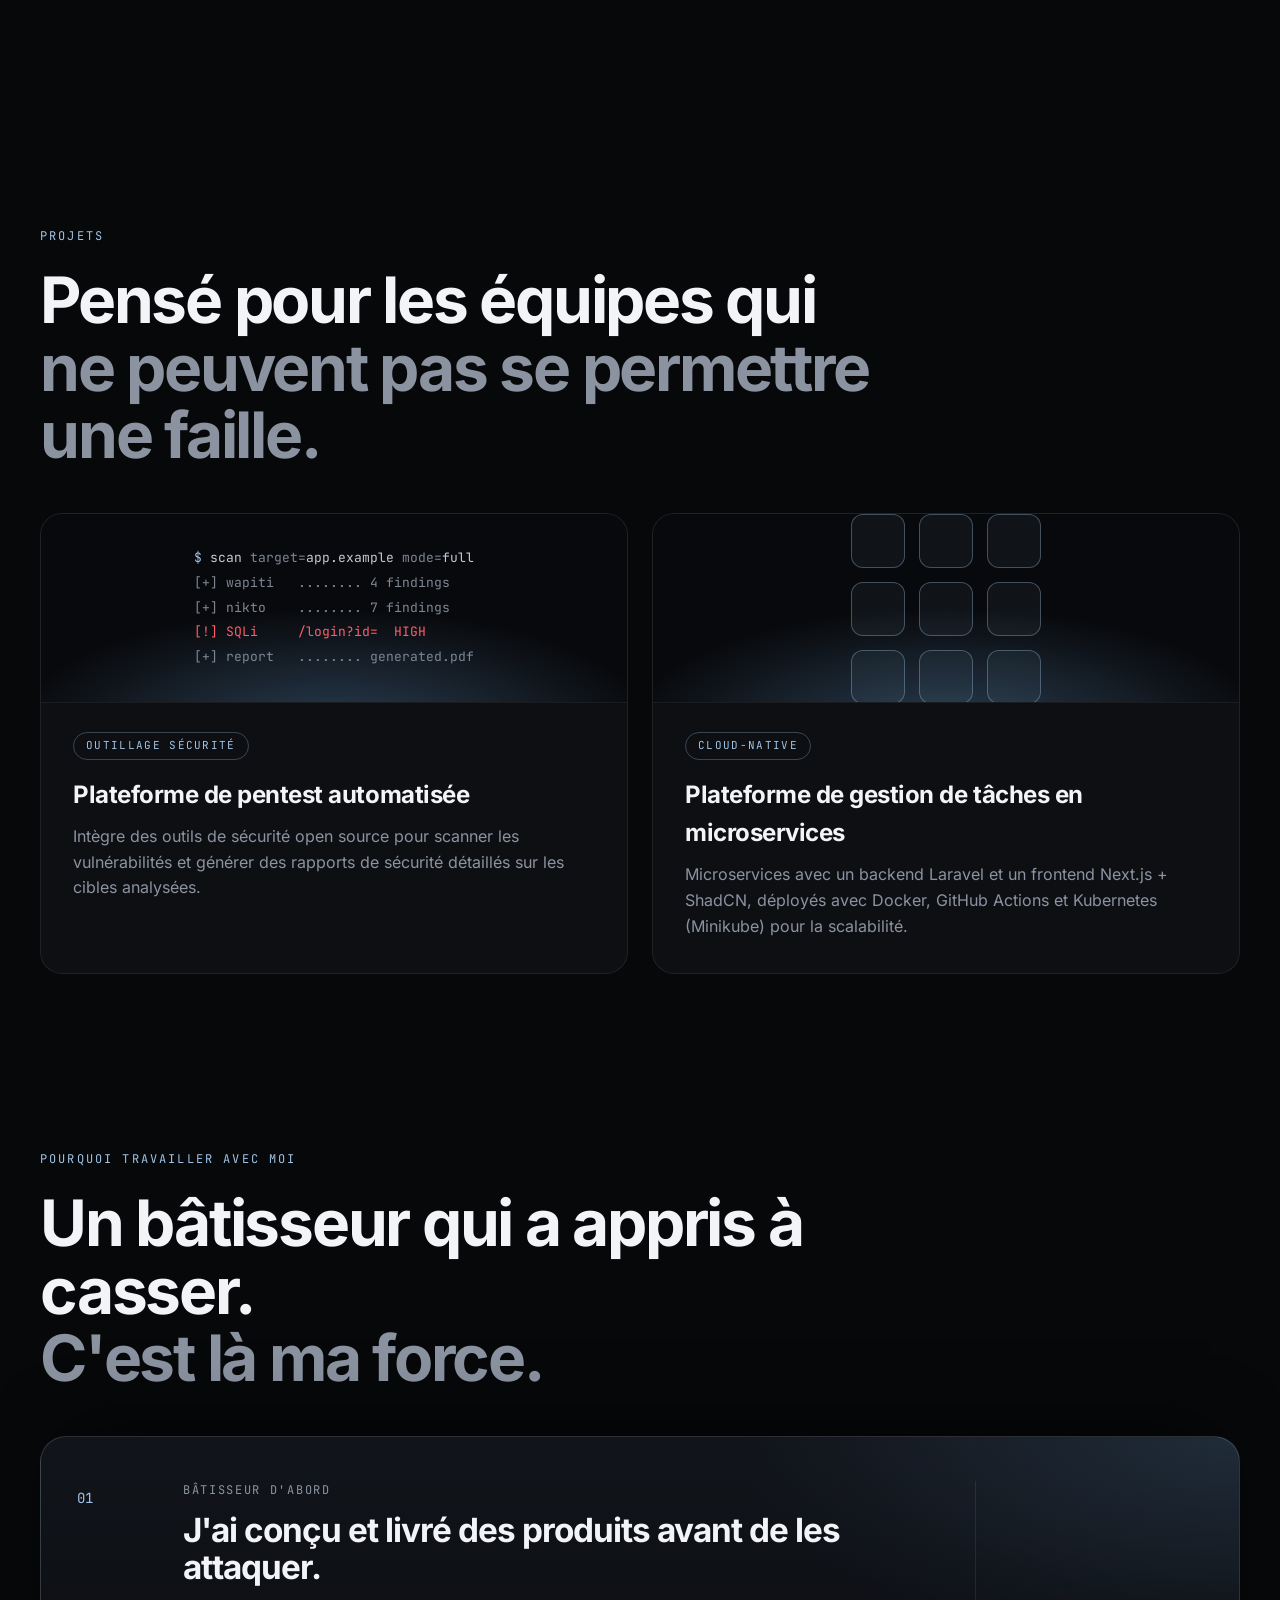
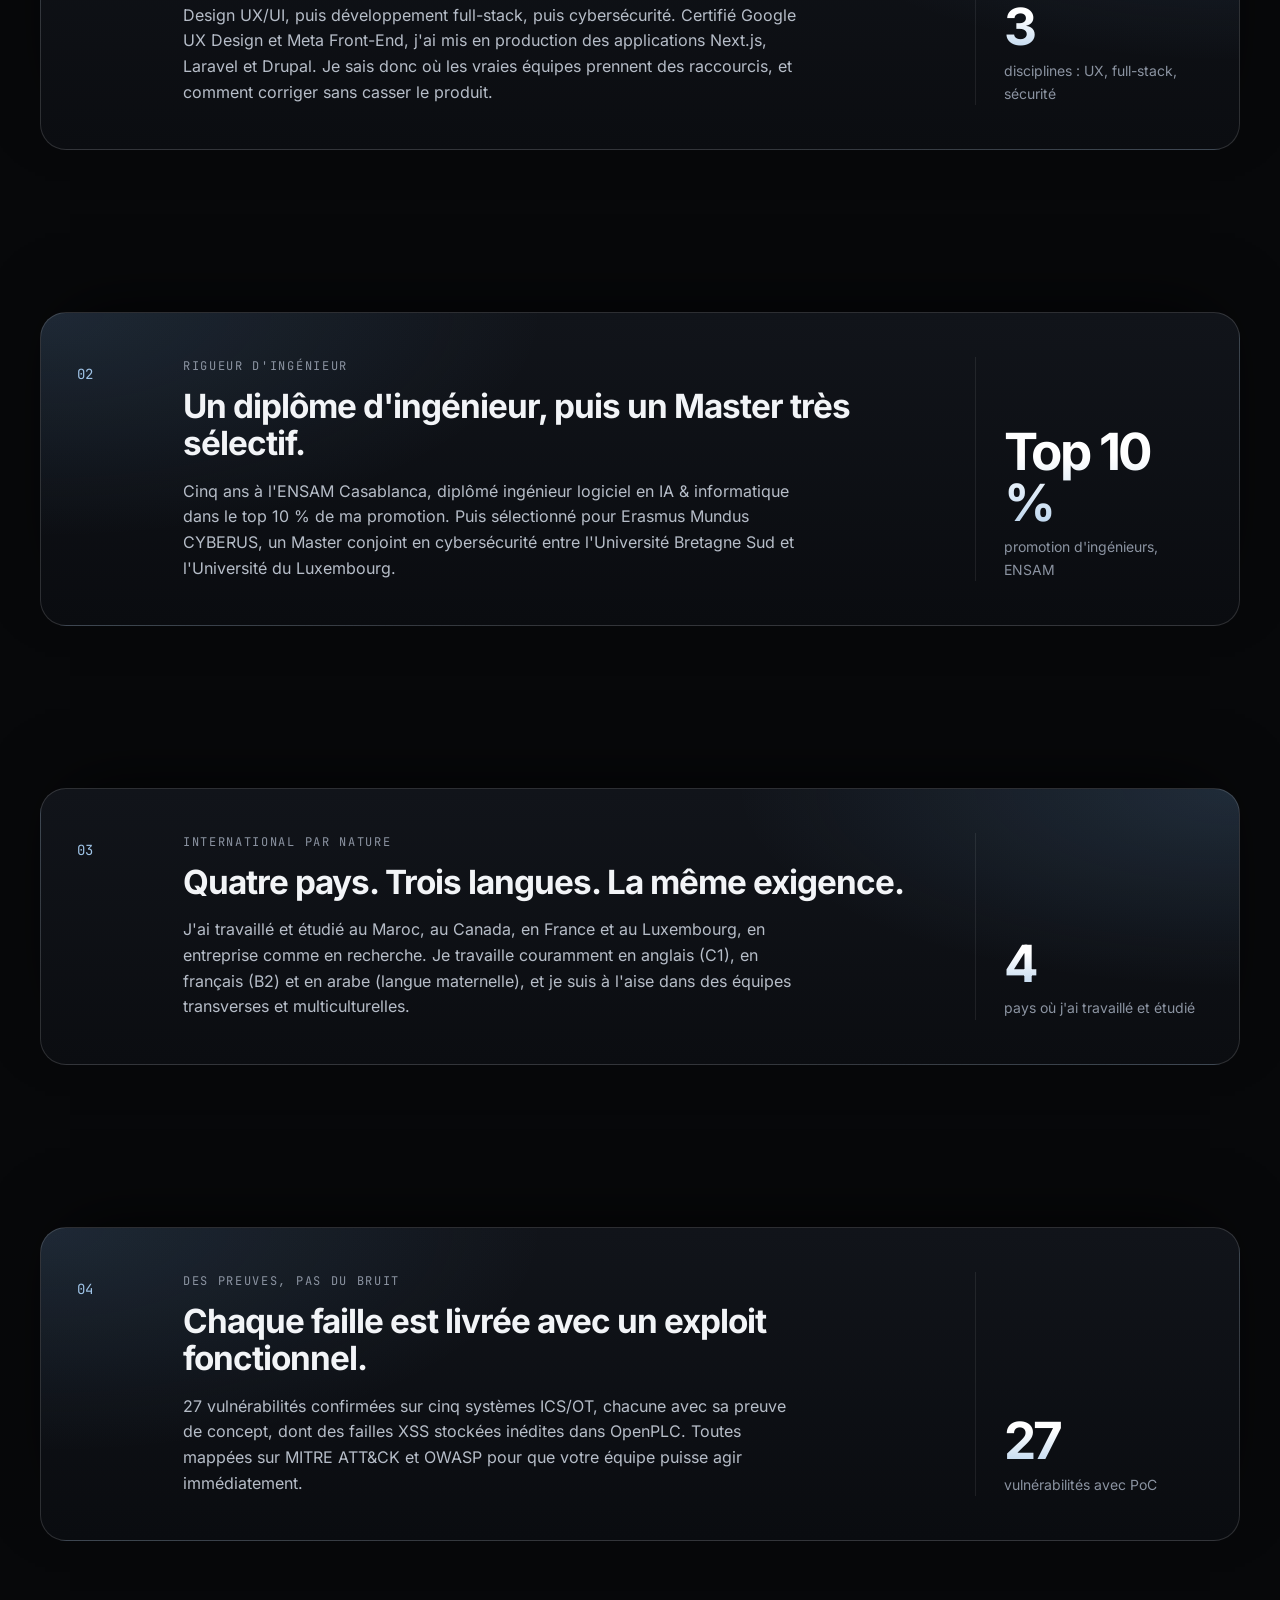
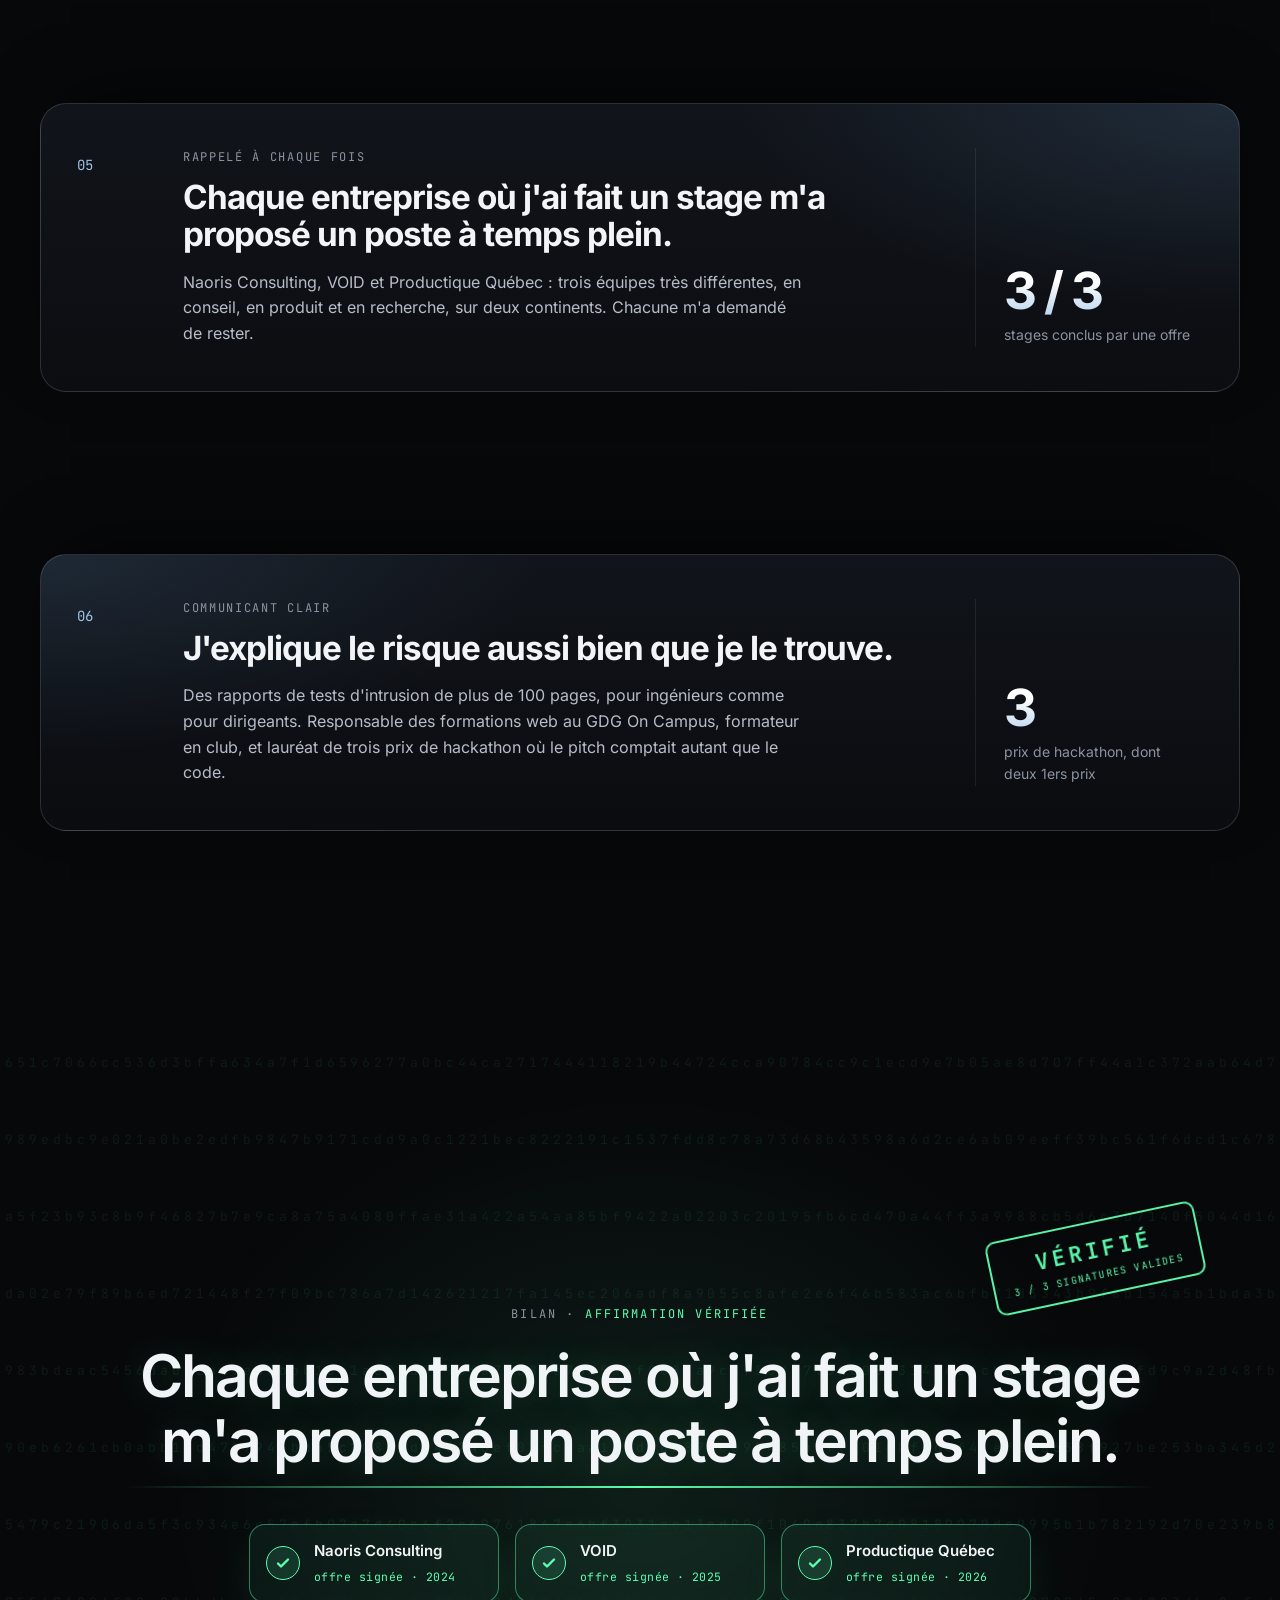
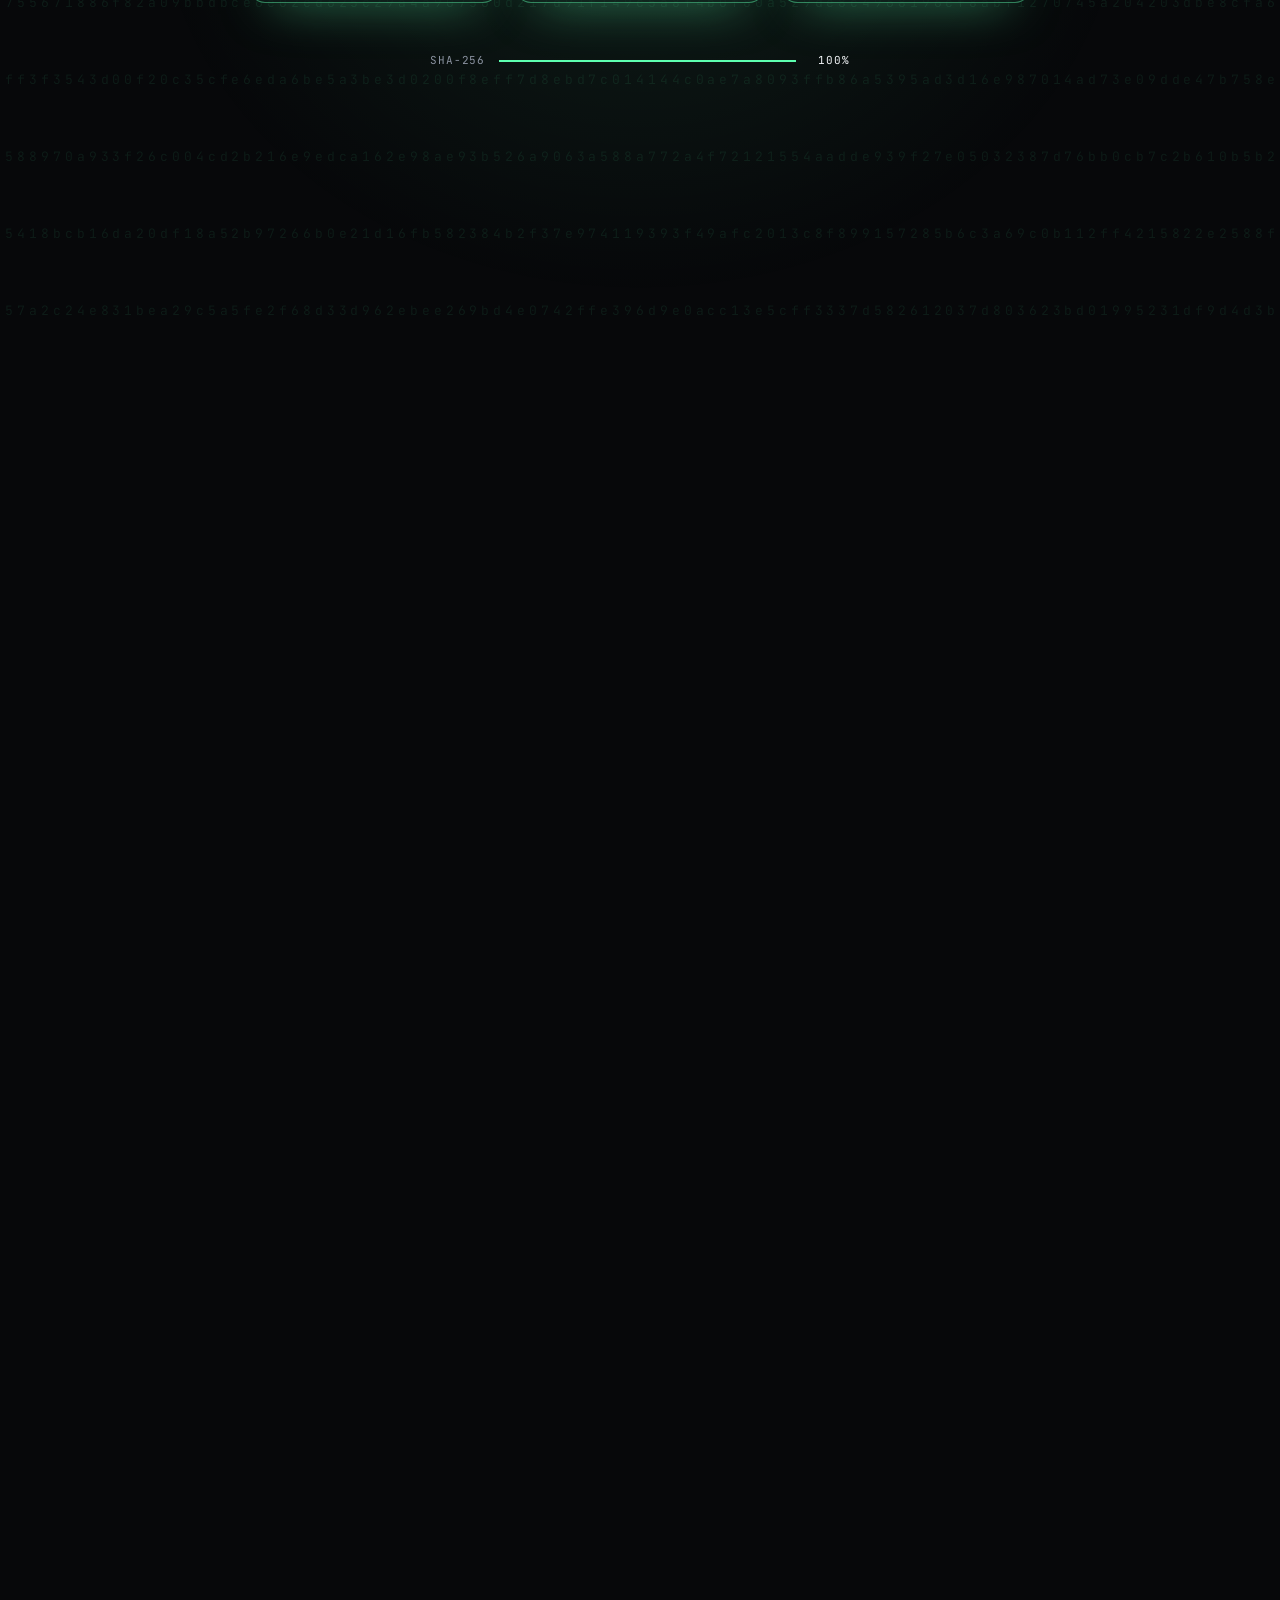
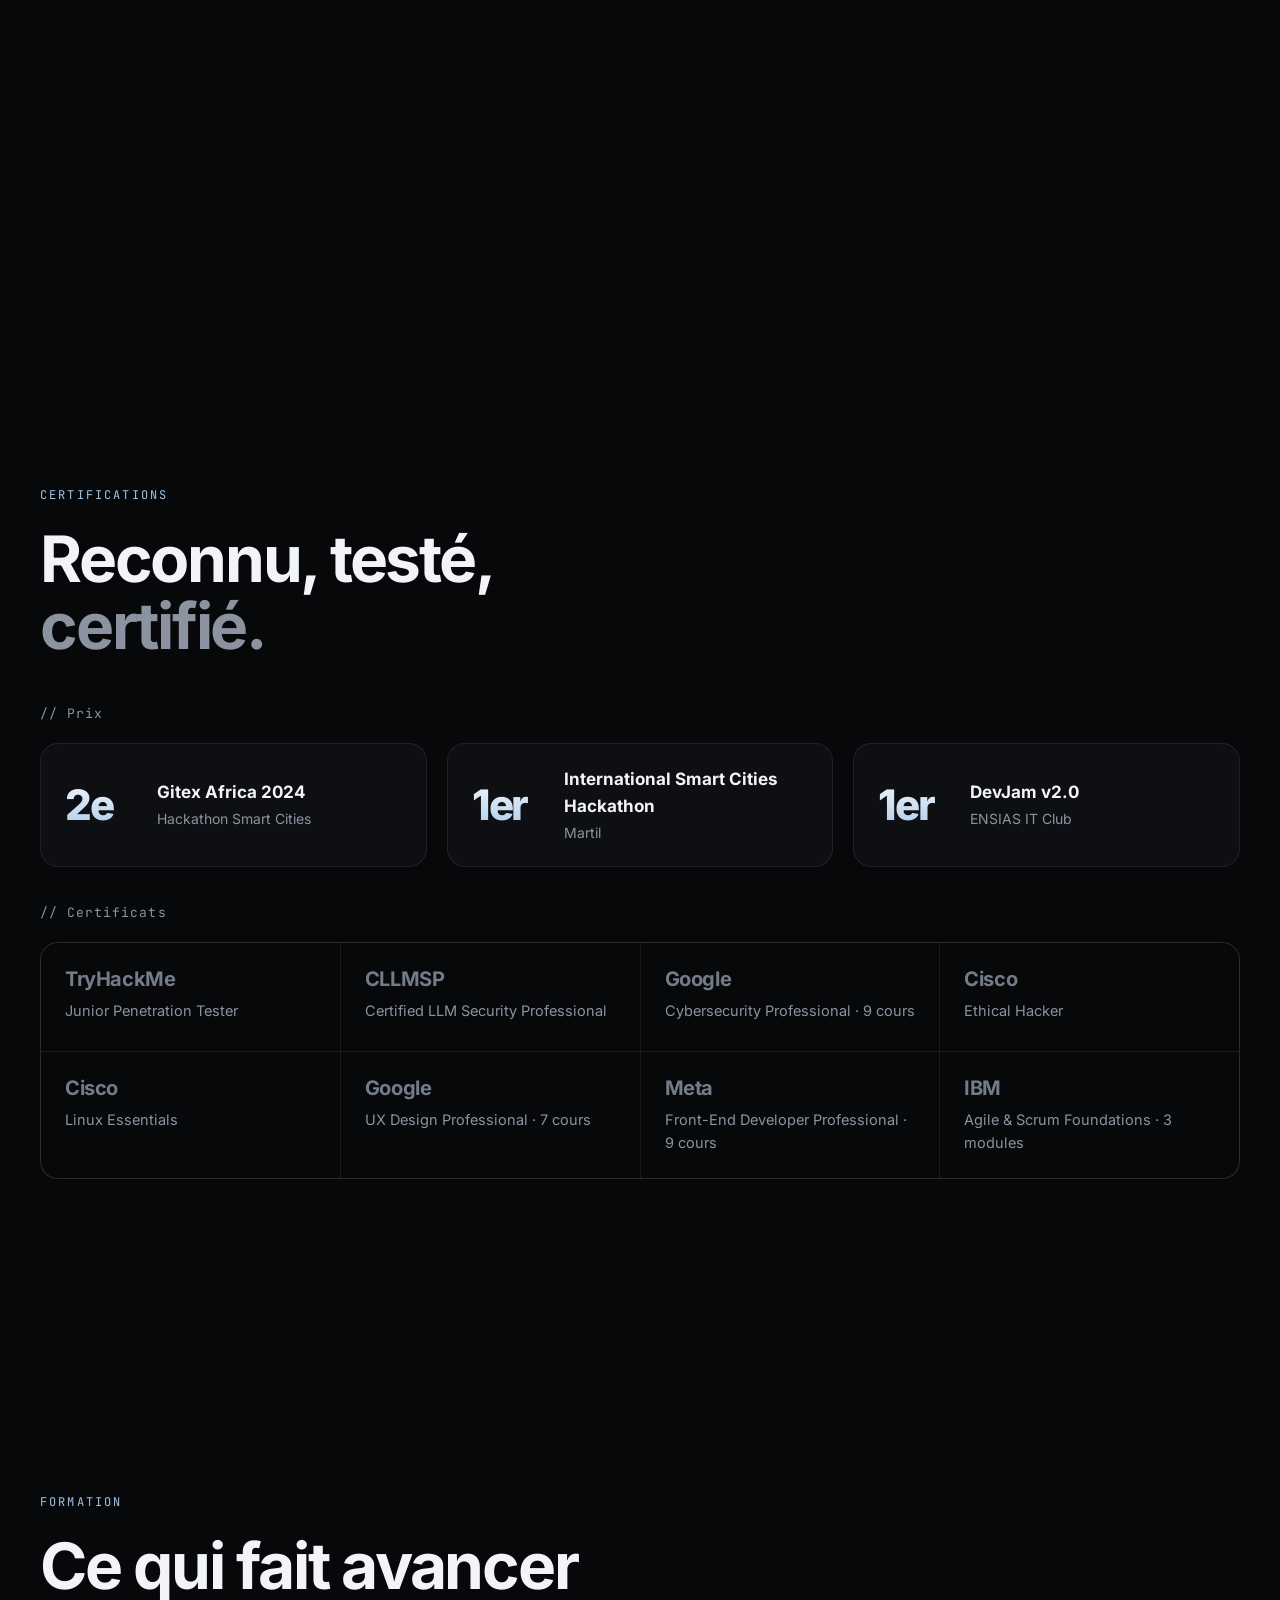
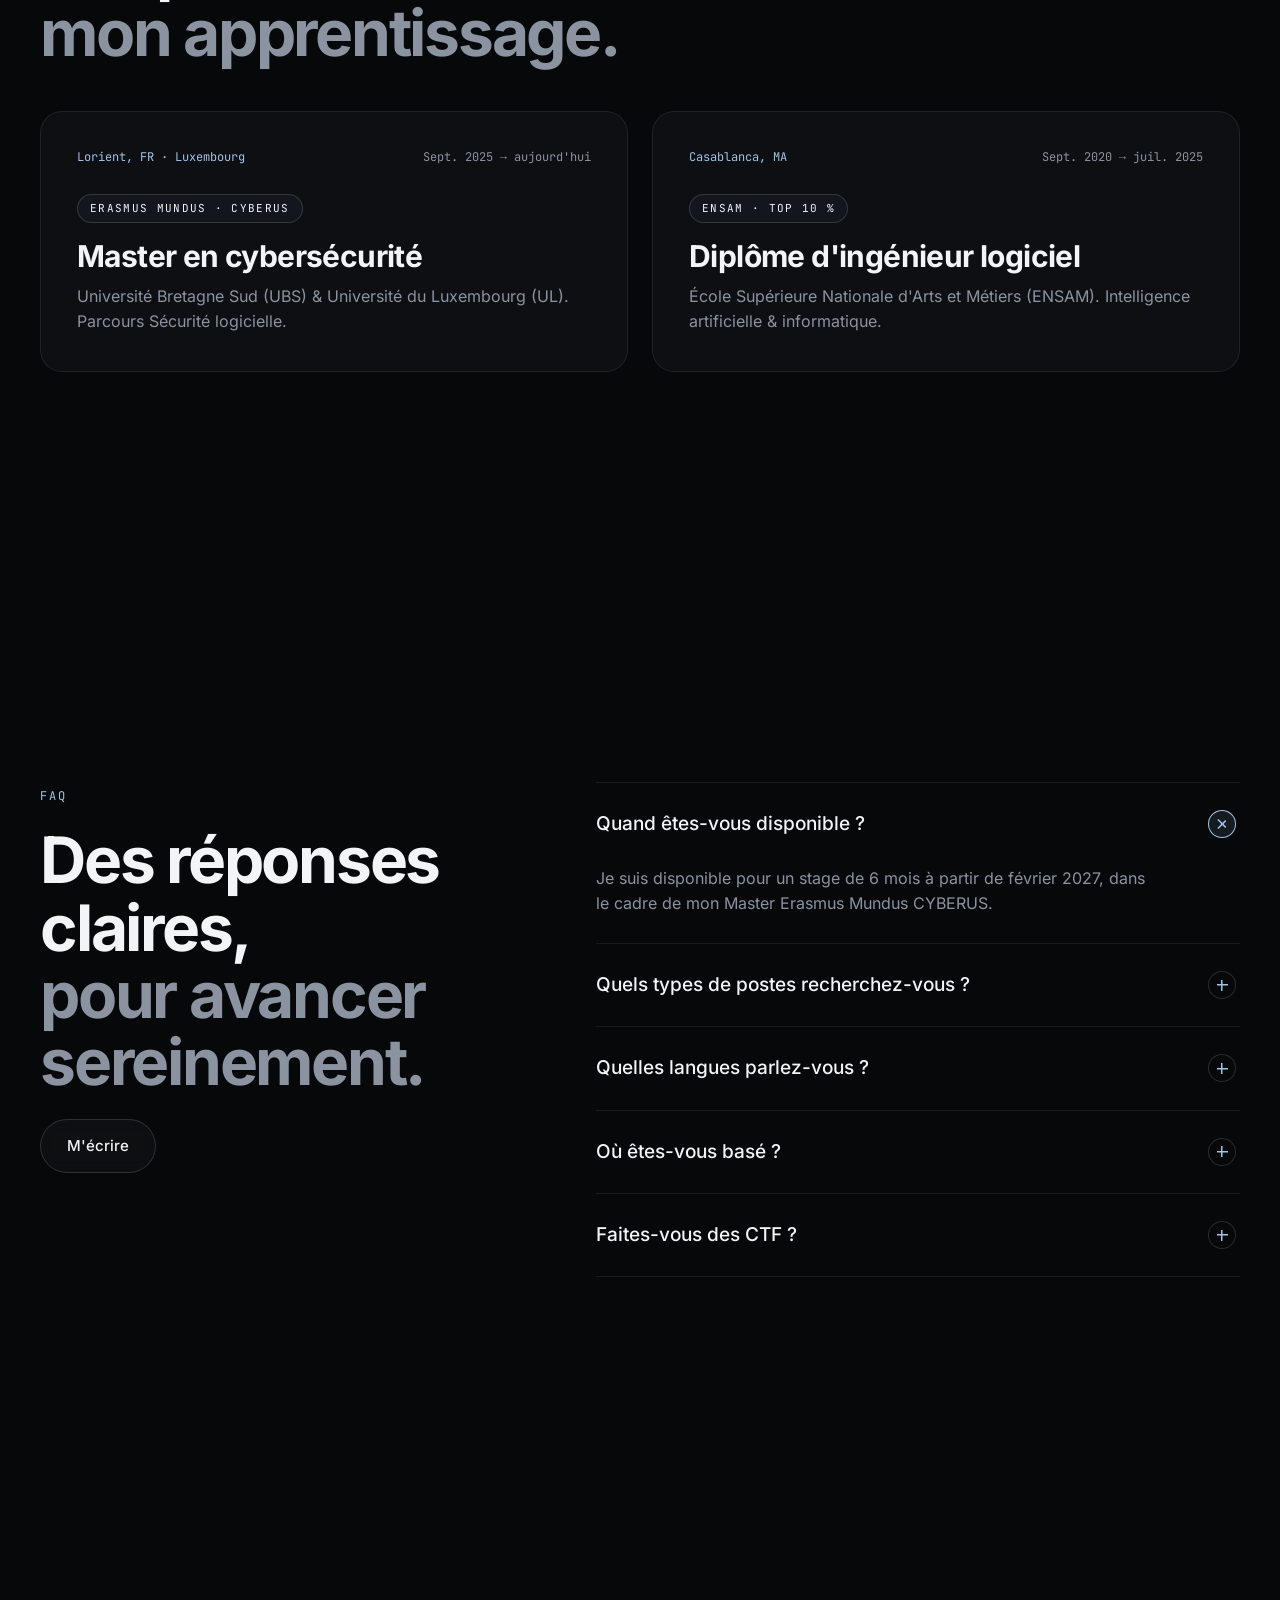
==== commit 4dfd3903: "Dark mode: readable resting certificate names" ====
--- a/fr/index.html
+++ b/fr/index.html
@@ -42,7 +42,7 @@
   <link rel="icon" href="../favicon.svg" type="image/svg+xml" />
   <link rel="icon" href="../favicon-32.png" type="image/png" sizes="32x32" />
   <link rel="apple-touch-icon" href="../apple-touch-icon.png" />
-  <link rel="stylesheet" href="../styles.css?v=9" />
+  <link rel="stylesheet" href="../styles.css?v=10" />
 </head>
 <body>
 
@@ -647,7 +647,7 @@
     </div>
   </footer>
 
-  <script src="../script.js?v=9"></script>
+  <script src="../script.js?v=10"></script>
   <script>window.va = window.va || function () { (window.vaq = window.vaq || []).push(arguments); };</script>
   <script defer src="/_vercel/insights/script.js"></script>
 </body>
--- a/styles.css
+++ b/styles.css
@@ -840,7 +840,7 @@
 @property --text-1 { syntax: "<color>"; inherits: true; initial-value: #d6dce5; }
 @property --text-2 { syntax: "<color>"; inherits: true; initial-value: #c4cad4; }
 @property --text-3 { syntax: "<color>"; inherits: true; initial-value: #b6bdc8; }
-@property --dim { syntax: "<color>"; inherits: true; initial-value: #5f6773; }
+@property --dim { syntax: "<color>"; inherits: true; initial-value: #737c89; }
 @property --panel { syntax: "<color>"; inherits: true; initial-value: #0b0d11; }
 @property --panel-2 { syntax: "<color>"; inherits: true; initial-value: #11141a; }
 @property --panel-3 { syntax: "<color>"; inherits: true; initial-value: #0a0c10; }
@@ -863,7 +863,7 @@
   --text-1: #d6dce5;
   --text-2: #c4cad4;
   --text-3: #b6bdc8;
-  --dim: #5f6773;
+  --dim: #737c89;
   --panel: #0b0d11;
   --panel-2: #11141a;
   --panel-3: #0a0c10;
@@ -914,7 +914,7 @@
   --text-1: #d6dce5;
   --text-2: #c4cad4;
   --text-3: #b6bdc8;
-  --dim: #5f6773;
+  --dim: #737c89;
   --panel: #0b0d11;
   --panel-2: #11141a;
   --panel-3: #0a0c10;
